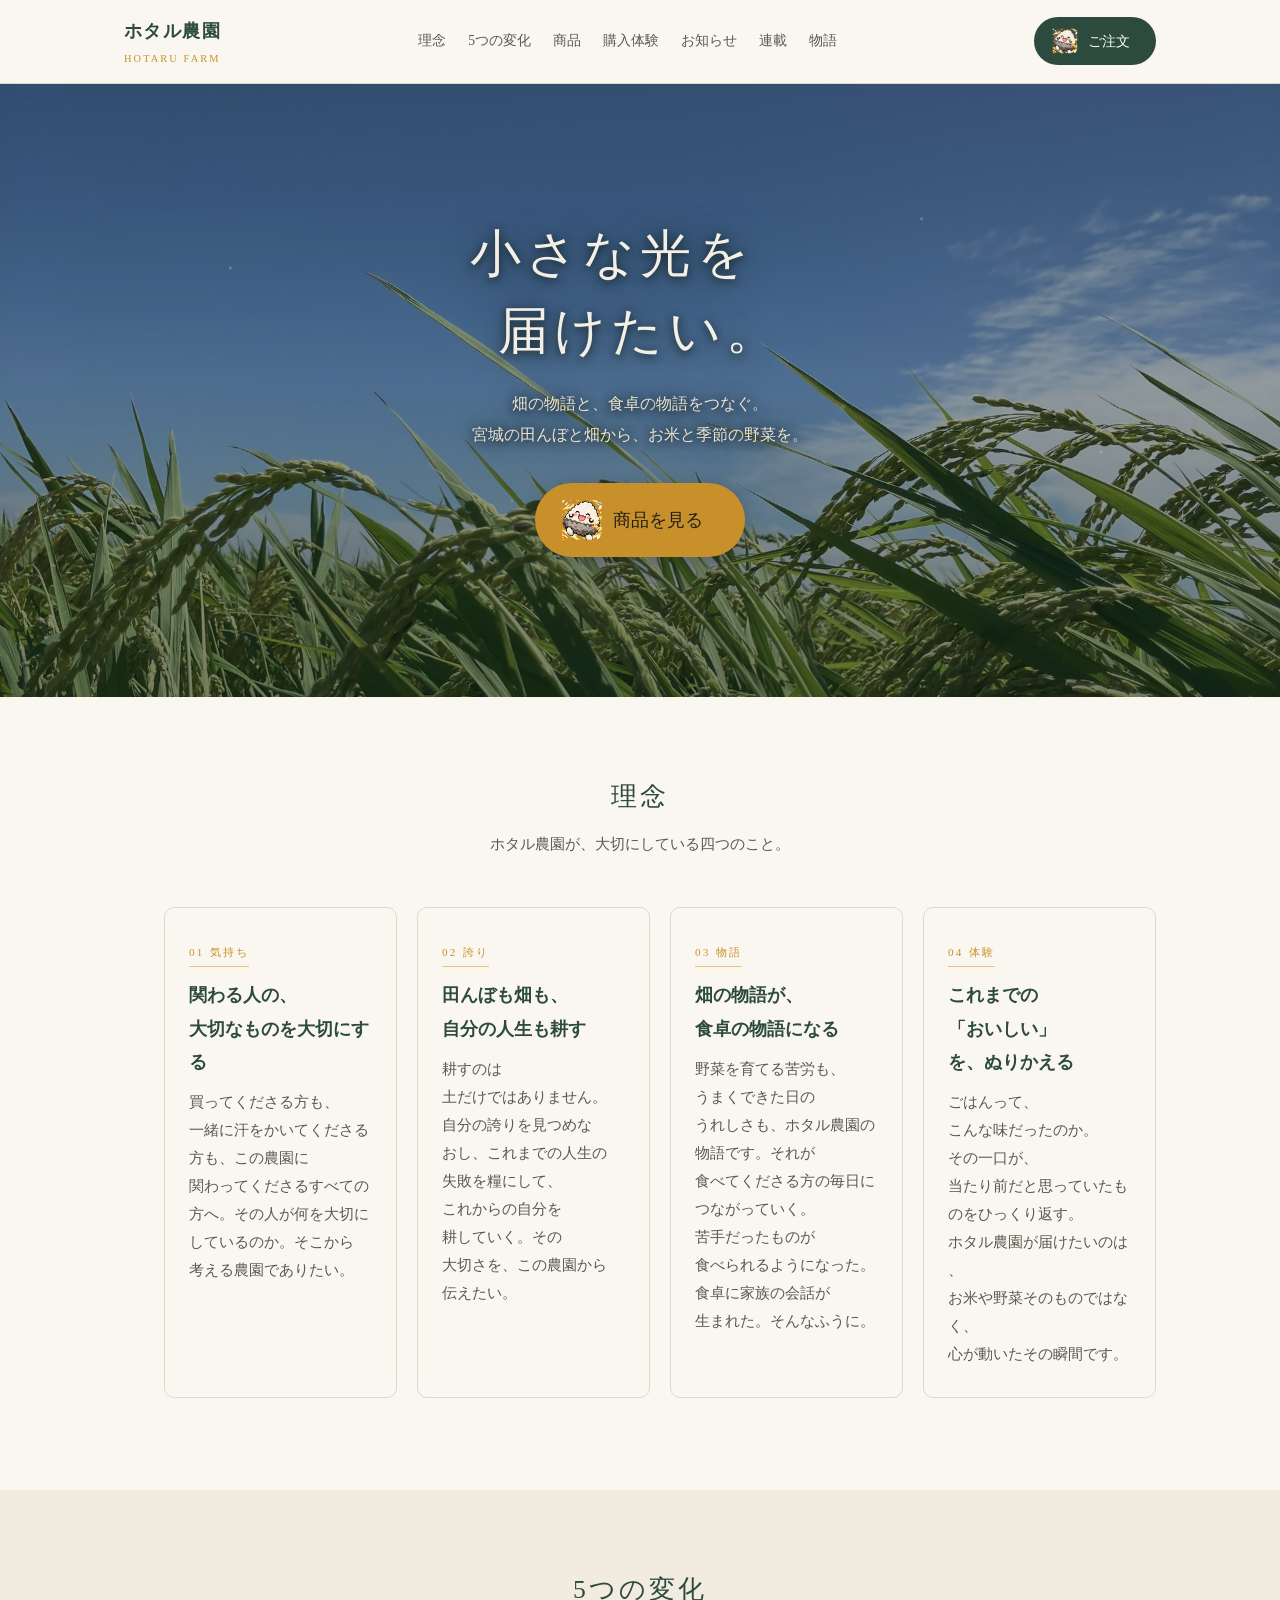
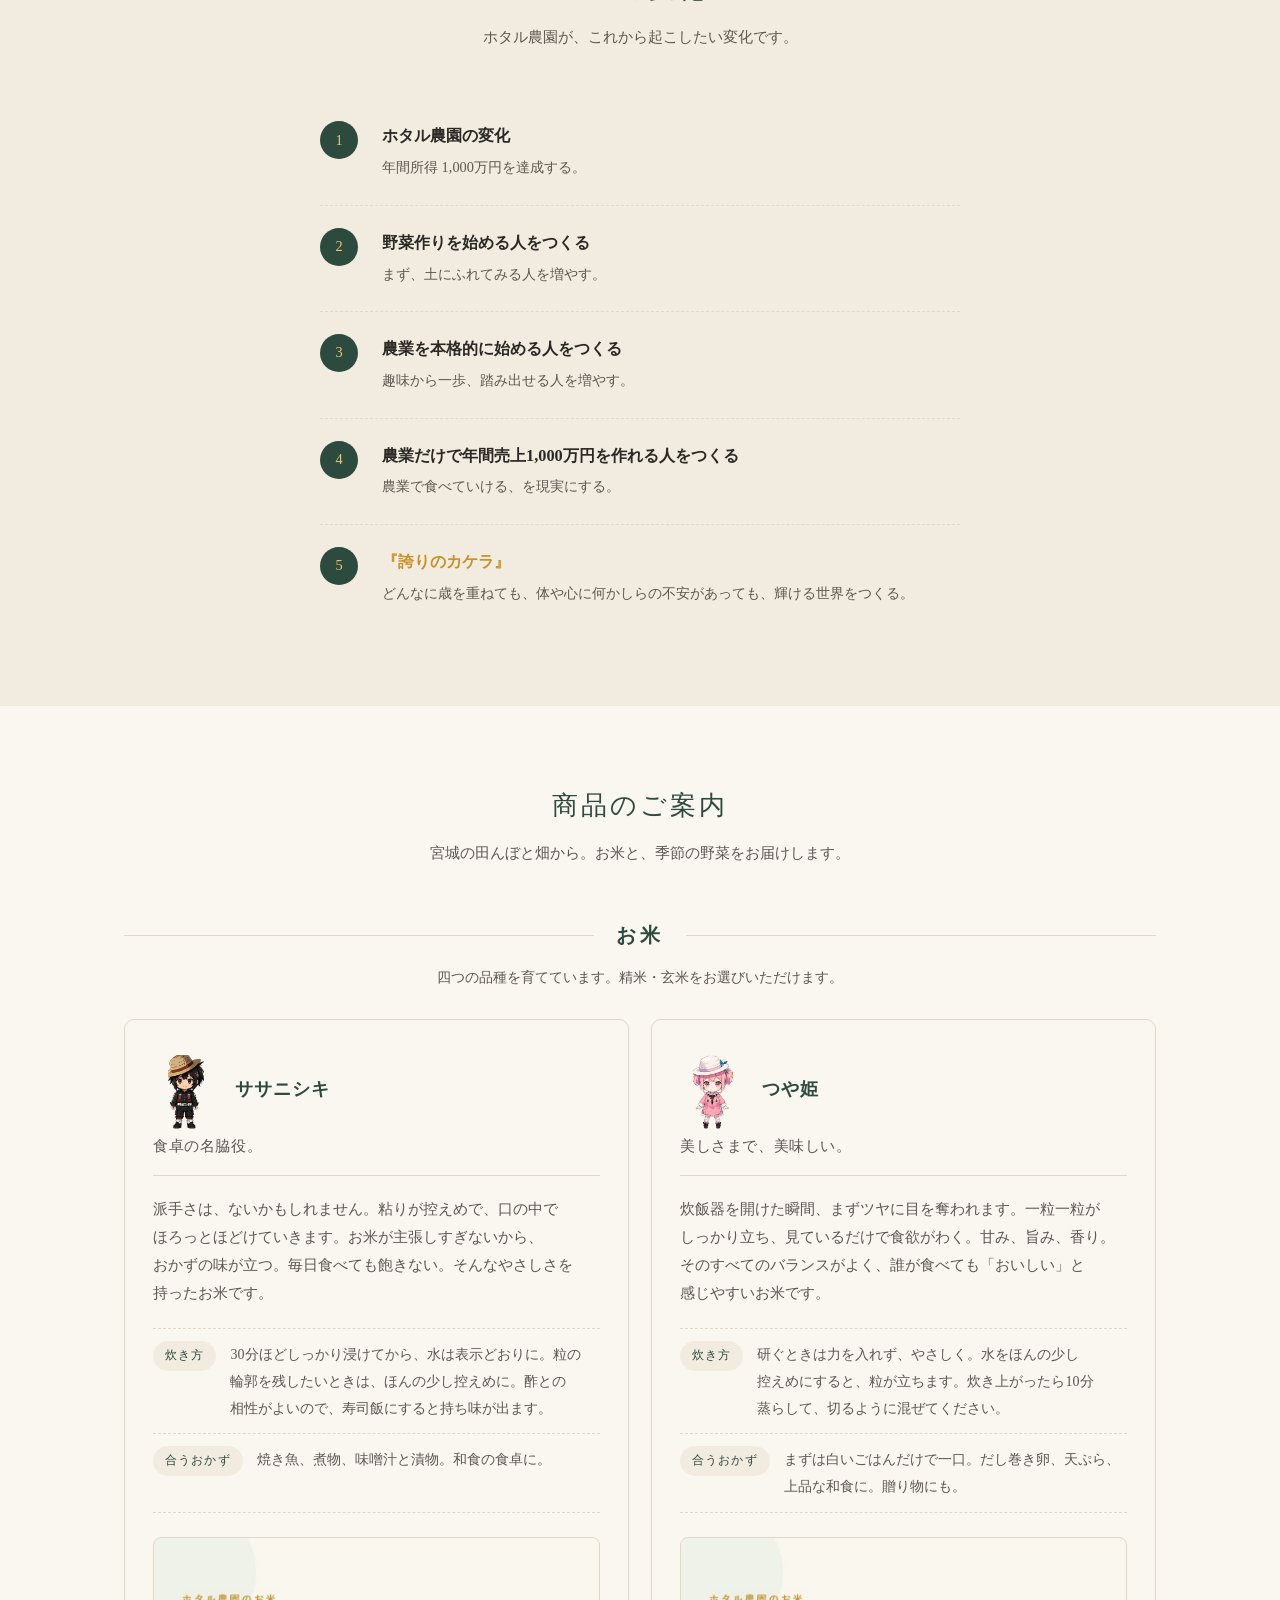
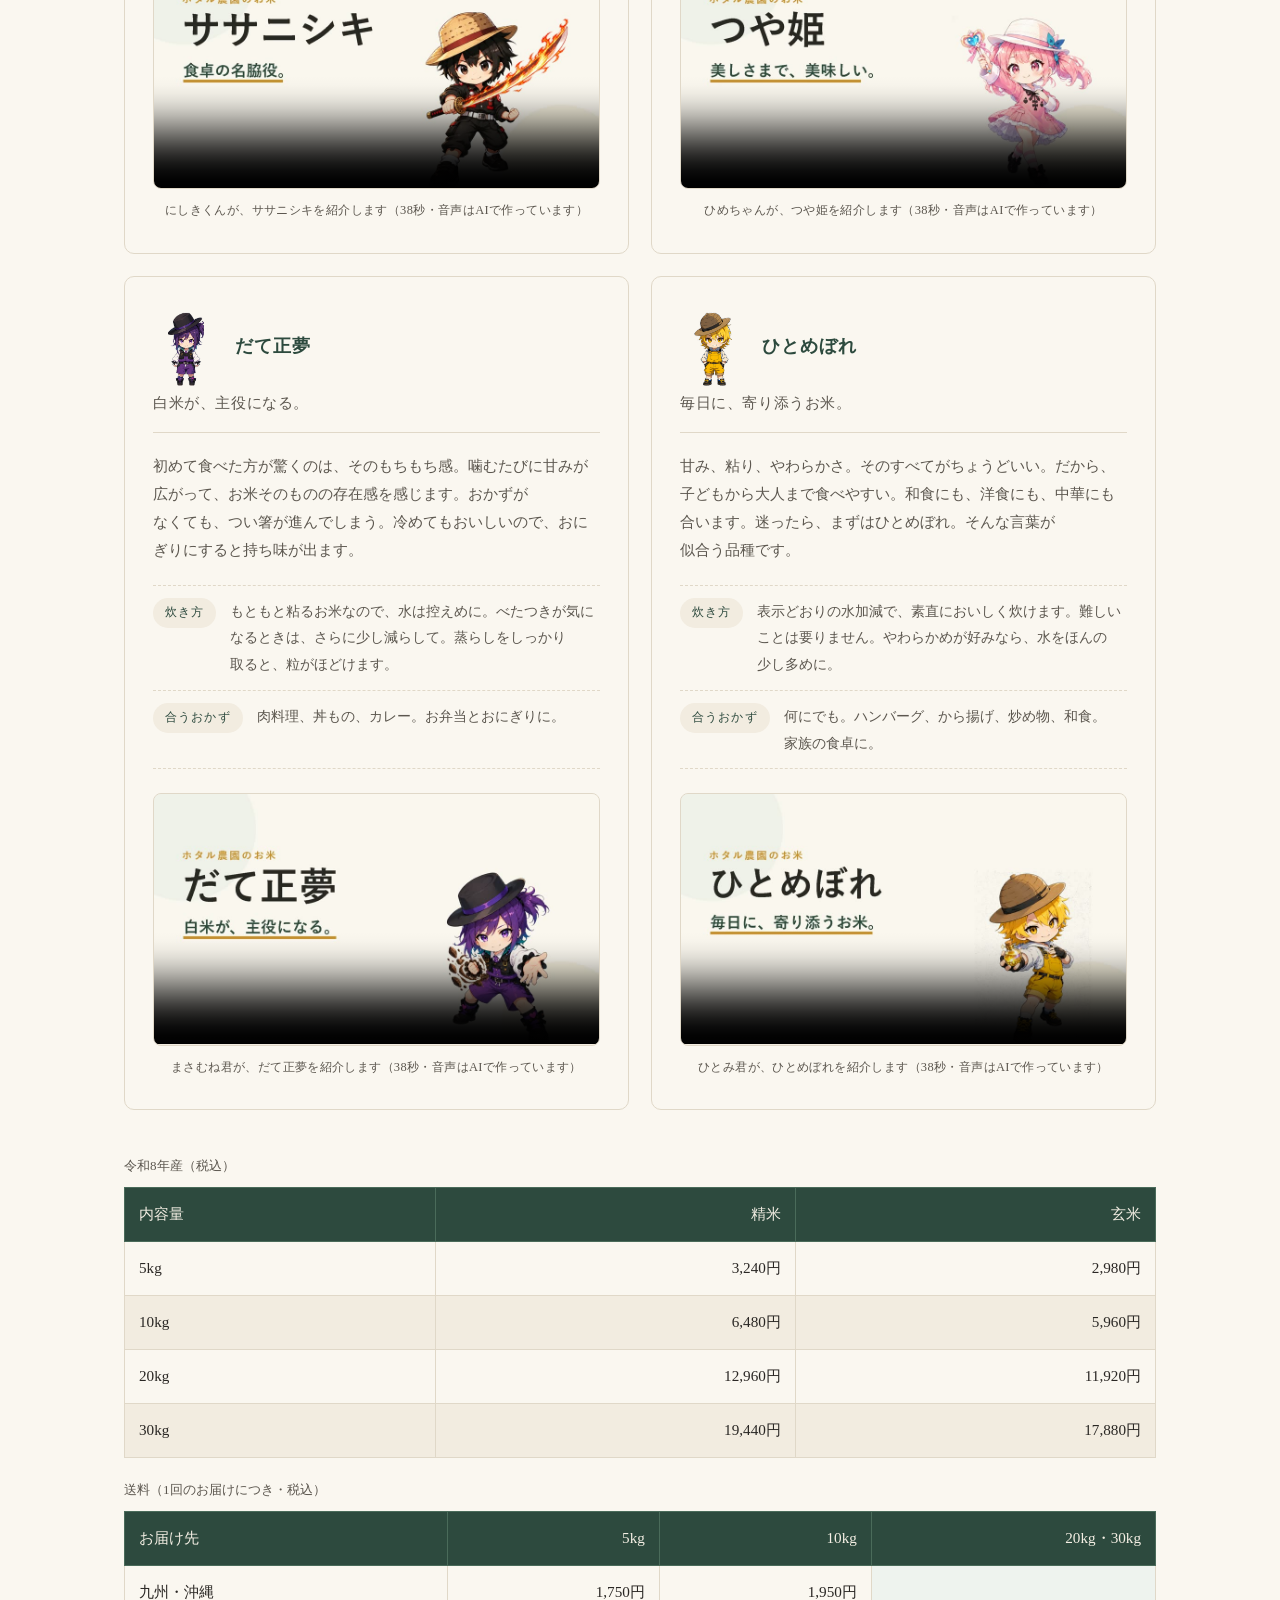
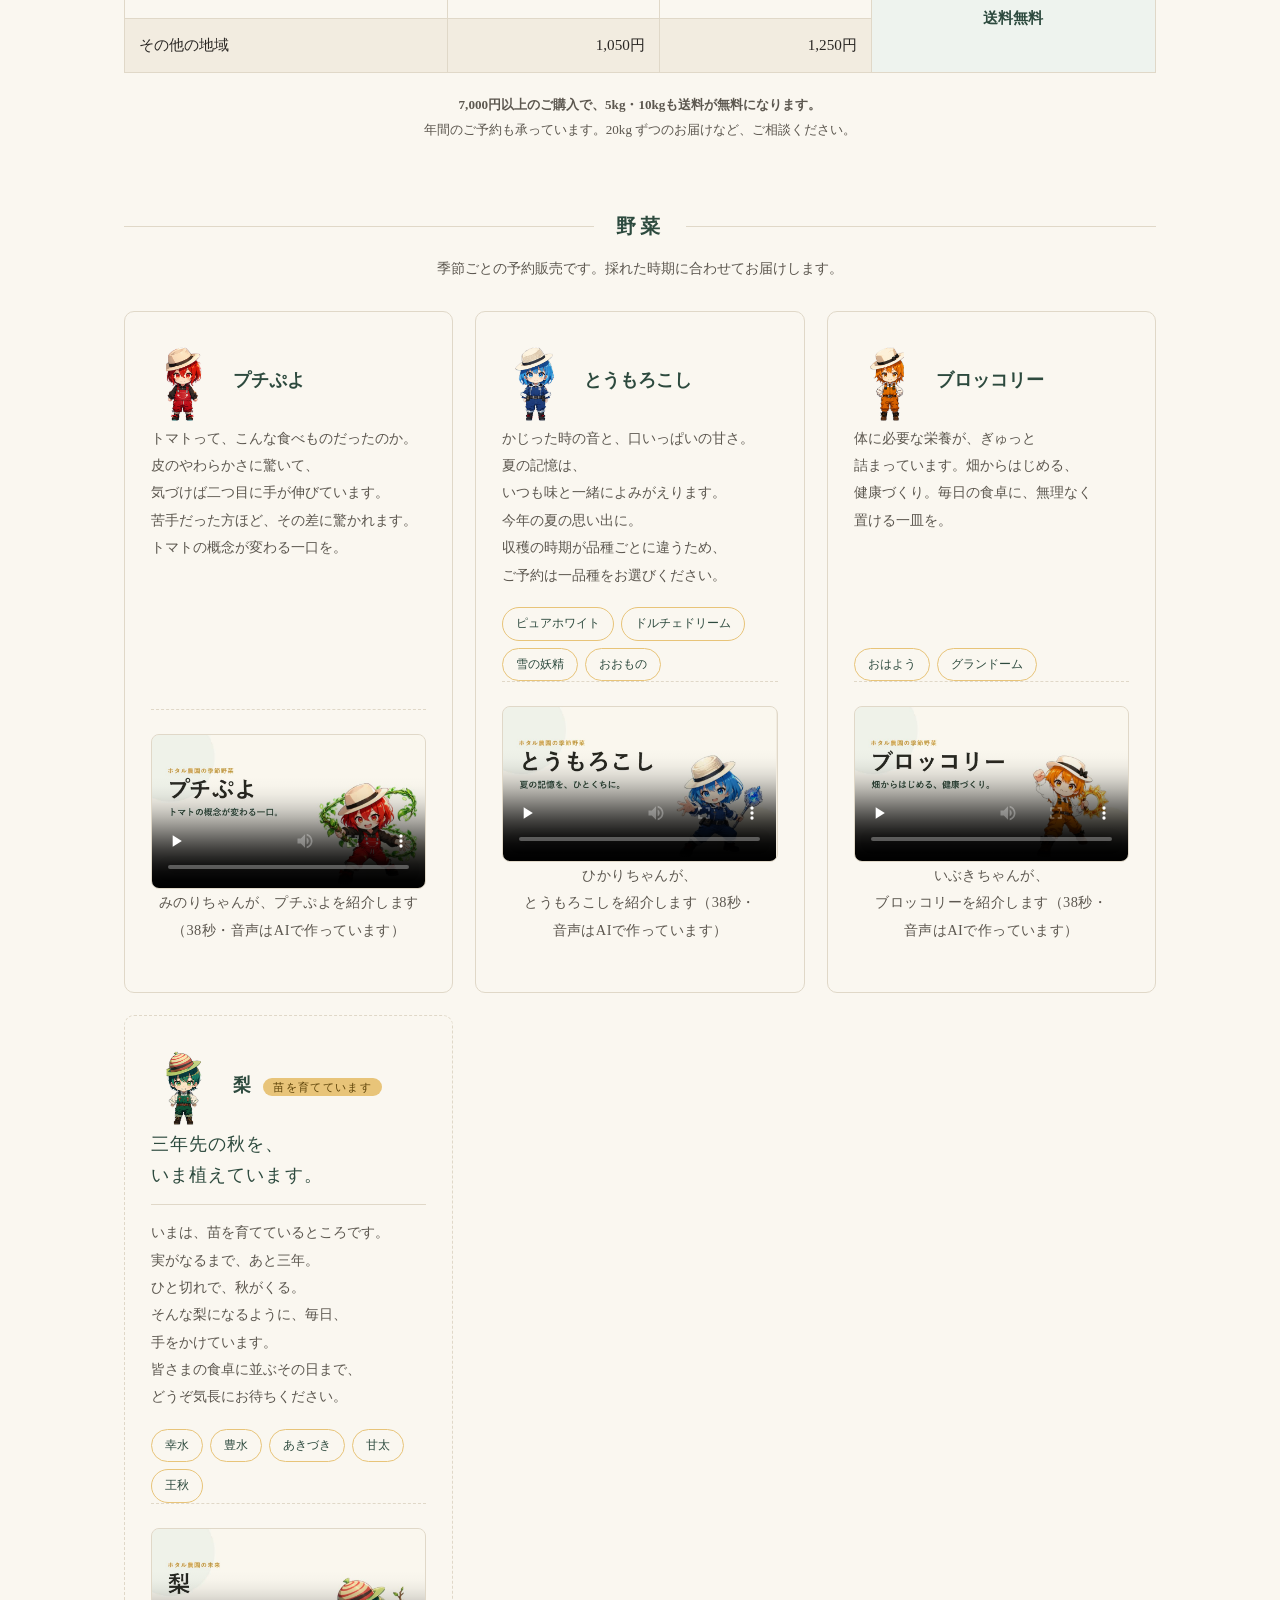
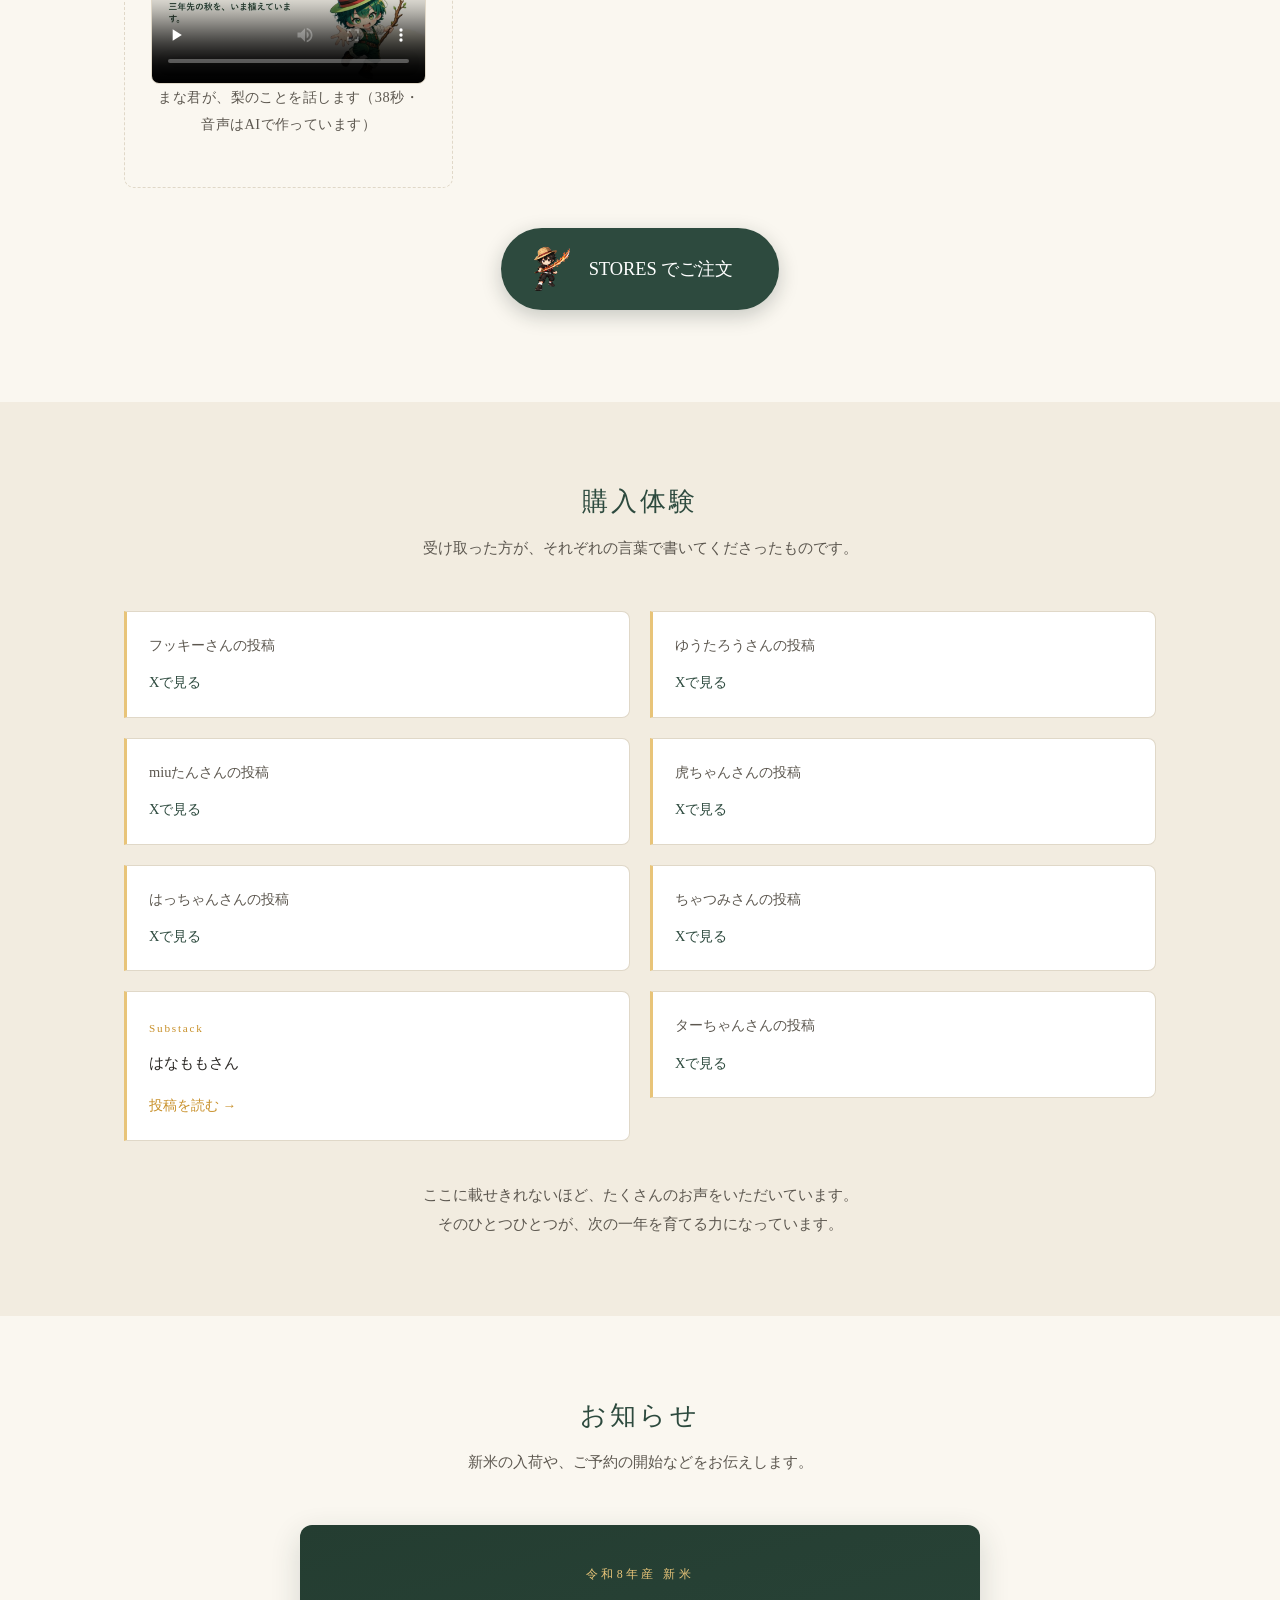
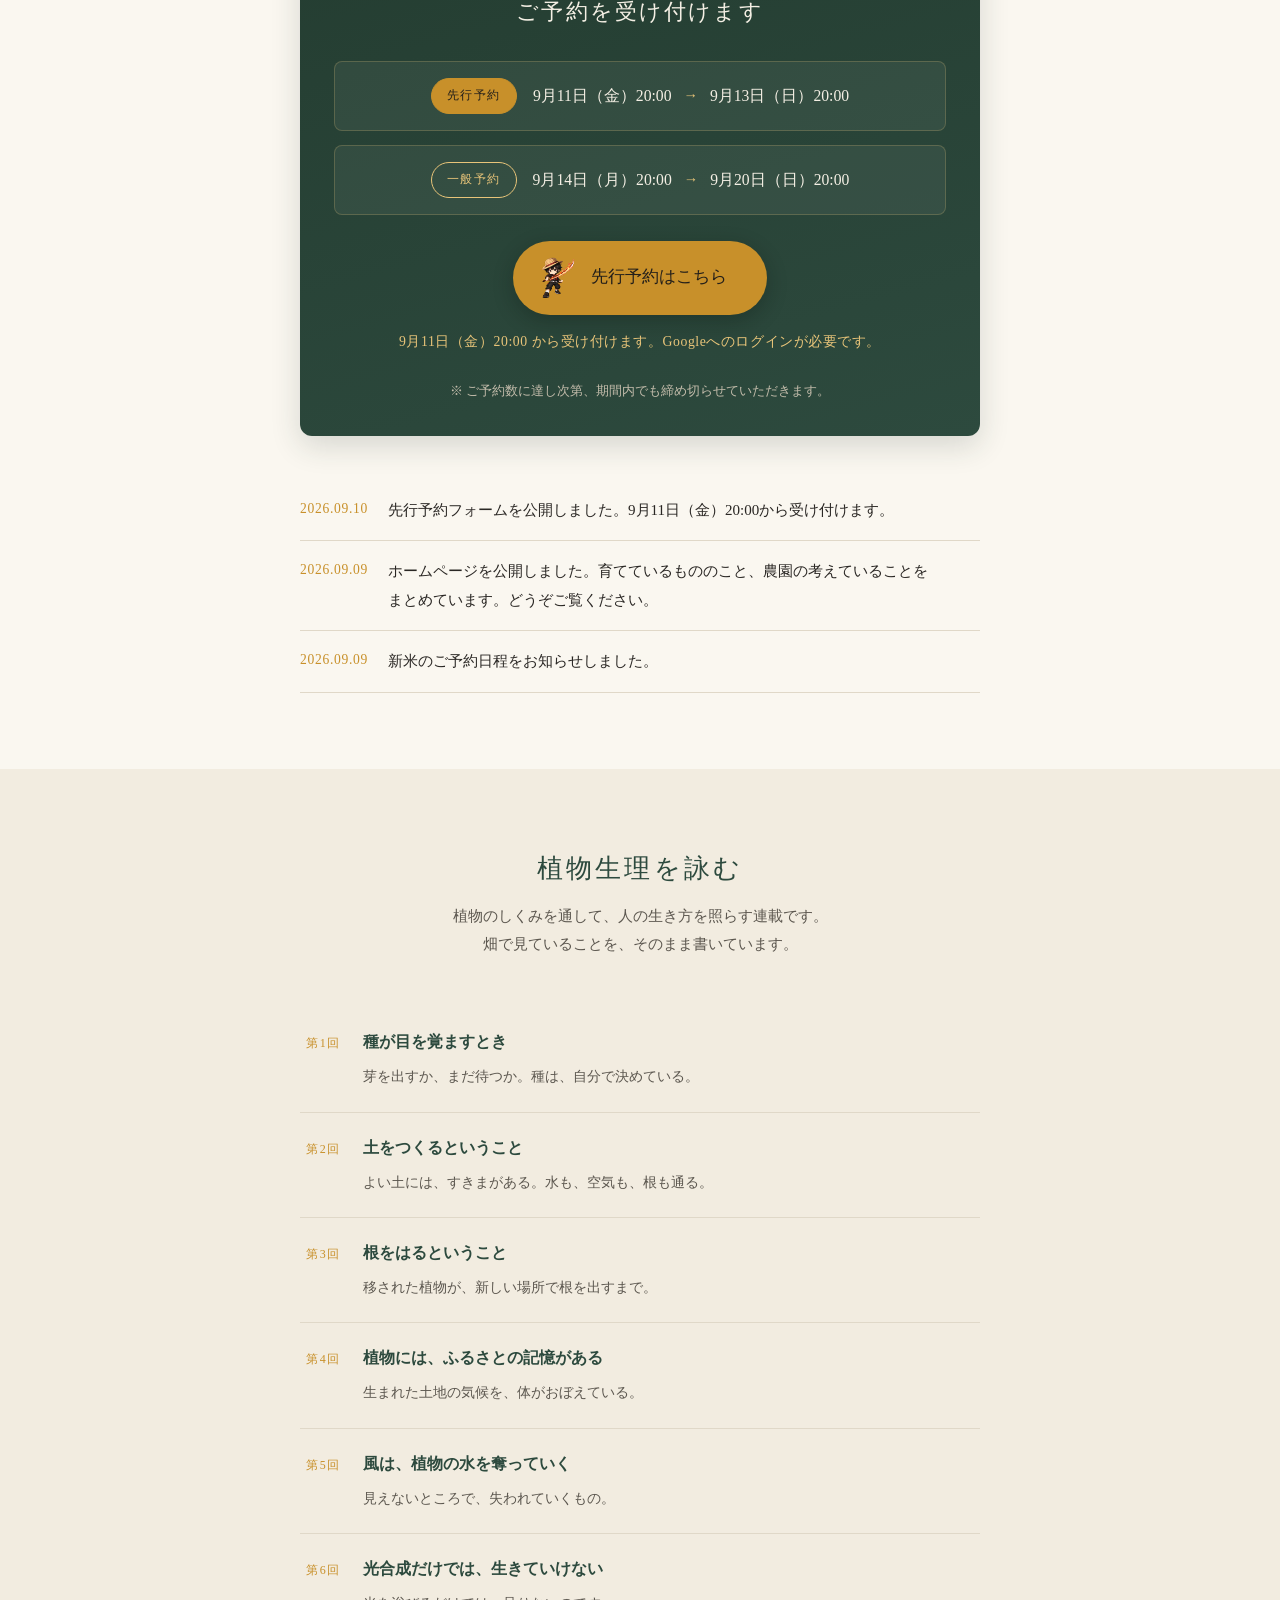
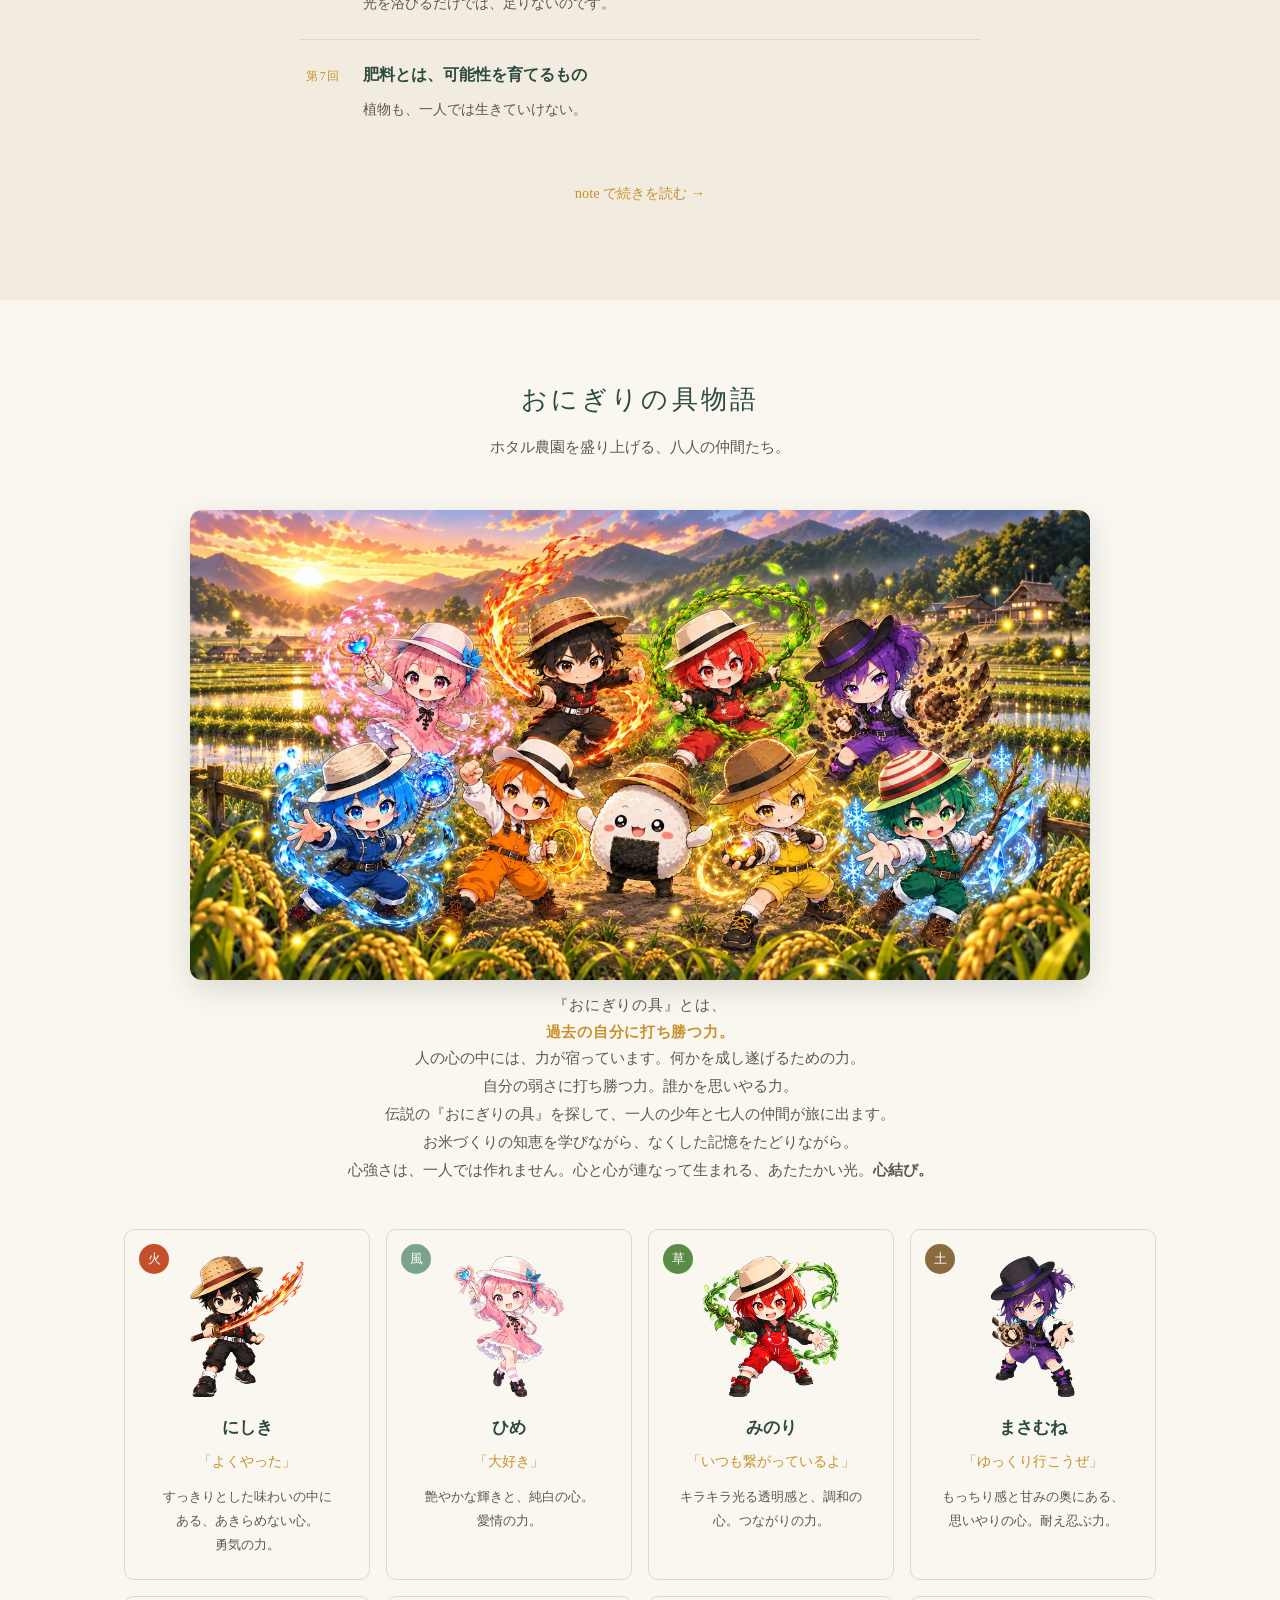
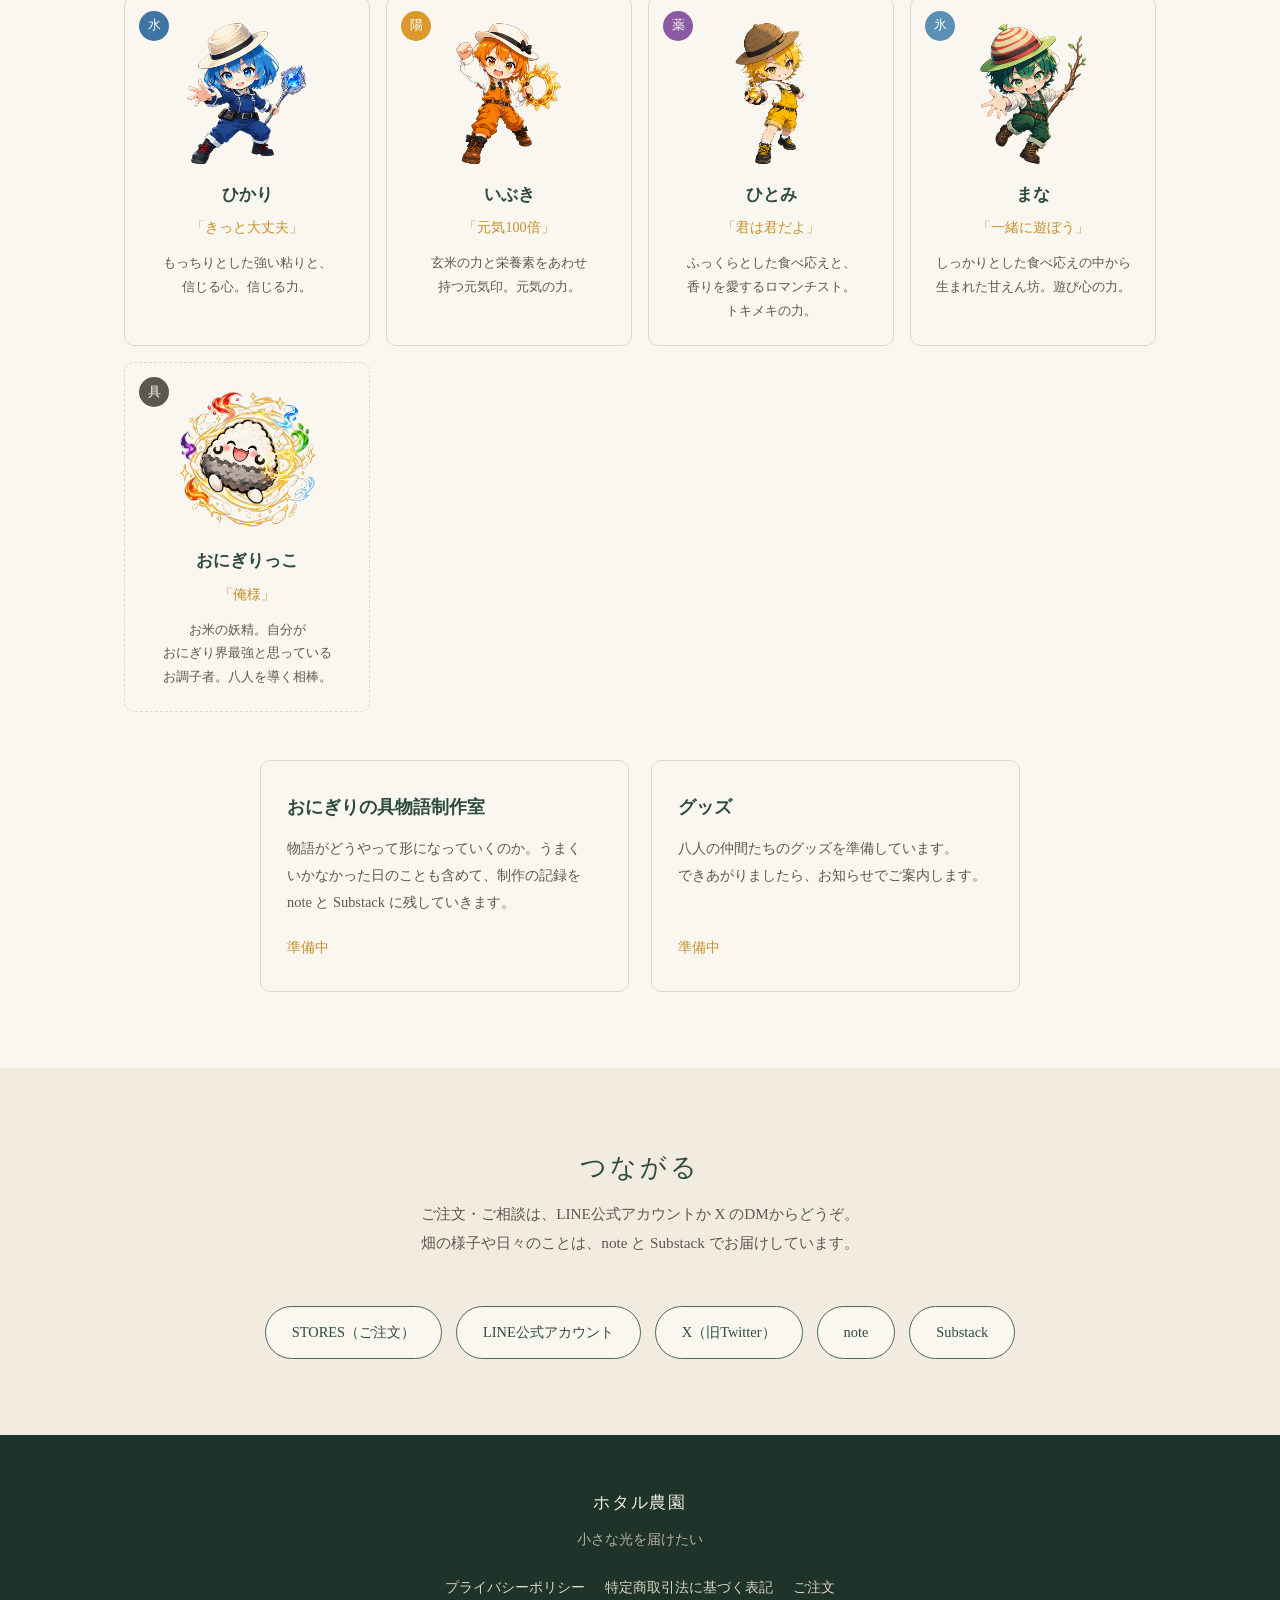
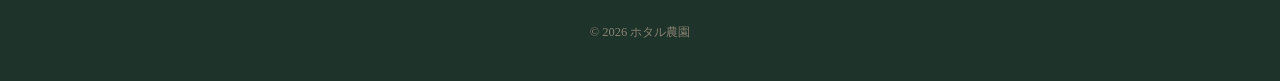
==== index.html @ 4feec62a "野菜と梨の紹介動画4本をホームページに載せた（コーちゃん制作） プチぷよ=みのり、とうもろこし=ひかり、ブロッコリー=いぶき、梨=まな。 4本とも37.6秒・声つき。押したときだけ読み込む形（確認ずみ" ====
<!DOCTYPE html>
<html lang="ja">
<head>
<meta charset="UTF-8">
<meta name="viewport" content="width=device-width, initial-scale=1">
<title>ホタル農園 — 小さな光を届けたい</title>
<meta name="description" content="宮城の田んぼと畑から、お米と季節の野菜をお届けします。畑の物語と食卓の物語をつなぐ、ホタル農園です。">

<!-- SNSに貼ったときに出るカード。画像は必ず「https://」から始まる住所で書く -->
<link rel="canonical" href="https://hotarufarm.github.io/">
<meta property="og:type" content="website">
<meta property="og:site_name" content="ホタル農園">
<meta property="og:locale" content="ja_JP">
<meta property="og:url" content="https://hotarufarm.github.io/">
<meta property="og:title" content="ホタル農園 — 小さな光を届けたい">
<meta property="og:description" content="宮城の田んぼと畑から、お米と季節の野菜をお届けします。畑の物語と食卓の物語をつなぐ、ホタル農園です。">
<meta property="og:image" content="https://hotarufarm.github.io/img/ogp.jpg">
<meta property="og:image:width" content="1200">
<meta property="og:image:height" content="628">
<meta property="og:image:alt" content="田んぼの前に並ぶホタル農園の八人の仲間と、おにぎりっこ">
<meta name="twitter:card" content="summary_large_image">
<meta name="twitter:title" content="ホタル農園 — 小さな光を届けたい">
<meta name="twitter:description" content="宮城の田んぼと畑から、お米と季節の野菜をお届けします。">
<meta name="twitter:image" content="https://hotarufarm.github.io/img/ogp.jpg">
<link rel="icon" href="img/icon.png">
<link rel="apple-touch-icon" href="img/icon.png">
<style>
:root{
  --ink:#2a2724;
  --ink-soft:#5c574f;
  --paper:#faf7f0;
  --paper-2:#f2ece0;
  --green:#2d4a3e;
  --green-soft:#4a6b5a;
  --amber:#c8902a;
  --amber-soft:#e8c479;
  --line:#e0d8c8;
  --max:1080px;
}
*{box-sizing:border-box}
body{
  margin:0;
  background:var(--paper);
  color:var(--ink);
  font-family:"Hiragino Mincho ProN","Yu Mincho",YuMincho,"Noto Serif JP",serif;
  font-size:16px;
  line-height:1.9;
  -webkit-font-smoothing:antialiased;
}
img{max-width:100%;display:block}

/* 日本語が変なところで折り返されないように。
   auto-phrase = 言葉のまとまりで折る／balance・pretty = 行の長さを整える */
h1, h2, h3, h4, .catch, .concept-lead, .notice-title{ text-wrap:balance; }
/* auto-phrase はChromeにしか効かない（iPhoneのSafariでは無視される）。
   どのブラウザでも効かせるため、意味のまとまりを .ph で囲んで
   その中では折り返さないようにする。2026年9月10日、
   スマホで変な位置に折り返すと教えていただいて直した */
/* 日本語の区切り（BudouXで判定）に <wbr> を入れてある。
   keep-all で「区切り以外では折らない」ようにすると、
   どのブラウザでも言葉の途中で切れなくなる。
   長すぎる語がはみ出さないよう anywhere も付ける */
p, dd, dt, li, span, h1, h2, h3, h4, caption, figcaption{
  word-break:keep-all; overflow-wrap:anywhere;
}
/* スマホのときだけ入る改行。最後の行に短い語だけ残る「泣き別れ」を防ぐ */
.sp-br{ display:none; }
@media(max-width:560px){ .sp-br{ display:inline; } }
.kt{ font-style:normal; }
.kt.off{ visibility:hidden; }
.lead, .block-lead, .chara p, .card p, .rice > p, .rice dd,
.series i, .story-concept p, .voices-note, .note{ text-wrap:pretty; }
a{color:var(--green);text-decoration:none}
a:hover{text-decoration:underline}
.wrap{max-width:var(--max);margin:0 auto;padding:0 24px}

/* ── ヘッダー ── */
header{
  position:sticky;top:0;z-index:50;
  background:rgba(250,247,240,.94);
  backdrop-filter:blur(8px);
  border-bottom:1px solid var(--line);
}
.hbar{display:flex;align-items:center;justify-content:space-between;gap:16px;padding:14px 24px;max-width:var(--max);margin:0 auto}
.logo{font-size:1.15rem;font-weight:600;letter-spacing:.08em;color:var(--green);white-space:nowrap}
.logo small{display:block;font-size:.65rem;letter-spacing:.2em;color:var(--amber);font-weight:400}
nav ul{display:flex;gap:22px;list-style:none;margin:0;padding:0;font-size:.85rem;flex-wrap:wrap}
nav a{color:var(--ink-soft)}
.buy-btn{
  background:var(--green);color:#fff;padding:11px 26px 11px 18px;border-radius:999px;
  font-size:.9rem;white-space:nowrap;
  display:inline-flex;align-items:center;justify-content:center;gap:10px;
  line-height:1.2;
}
/* translate3d を最初から掛けておく。これが無いと、環境によっては
   カーソルを乗せるまで絵が描画されないことがある */
.buy-btn img{
  width:26px;height:26px;flex:none;
  transform:translate3d(0,0,0);transition:transform .18s;
}
.buy-btn:hover{background:var(--green-soft);text-decoration:none}
/* カーソルを乗せると、ぴょんぴょん跳ねる。
   大きく跳ねて → 小さく跳ねて → ひと呼吸おく、を繰り返す */
@keyframes oni-hop{
   0%   { transform:translate3d(0,0,0)      scale(1,1); }
   12%  { transform:translate3d(0,0,0)      scale(1.08,0.92); }  /* しゃがむ */
   30%  { transform:translate3d(0,-9px,0)   scale(0.94,1.06); }  /* 跳ぶ */
   45%  { transform:translate3d(0,0,0)      scale(1.05,0.95); }  /* 着地 */
   58%  { transform:translate3d(0,-5px,0)   scale(0.97,1.03); }  /* 小さく2度目 */
   70%  { transform:translate3d(0,0,0)      scale(1,1); }
   100% { transform:translate3d(0,0,0)      scale(1,1); }        /* ひと呼吸 */
}
.buy-btn:hover img{ animation:oni-hop 1.1s ease-in-out infinite; }

/* にしきくんは剣を構えているので、跳ねるより「構え直す」動き。
   ぐっと沈んで、体を傾けながら軽く踏み込む */
@keyframes nishiki-swing{
   0%   { transform:translate3d(0,0,0)    rotate(0deg); }
   15%  { transform:translate3d(0,1px,0)  rotate(-3deg); }   /* 沈む */
   35%  { transform:translate3d(0,-5px,0) rotate(6deg); }    /* 踏み込む */
   55%  { transform:translate3d(0,0,0)    rotate(-2deg); }   /* 戻す */
   70%  { transform:translate3d(0,-2px,0) rotate(2deg); }
   85%  { transform:translate3d(0,0,0)    rotate(0deg); }
   100% { transform:translate3d(0,0,0)    rotate(0deg); }
}
.buy-btn:hover img.swing{ animation:nishiki-swing 1.2s ease-in-out infinite; }

/* 本文のなかの「ご注文」ボタン。ページでいちばん大事なので、いちばん大きくする */
.buy-btn.big{
  font-size:1.15rem;font-weight:500;
  padding:18px 46px 18px 28px;gap:14px;
  box-shadow:0 6px 20px rgba(20,32,26,.22);
}
.buy-btn.big img{width:46px;height:46px}
.buy-btn.big:hover{box-shadow:0 8px 26px rgba(20,32,26,.3)}

/* スマホでは、大きいボタンを画面幅いっぱいに近づけて押しやすくする */
@media(max-width:560px){
  .buy-btn.big, .hero .buy-btn{
    display:flex;width:min(100%,400px);margin-left:auto;margin-right:auto;
  }
}

@media(prefers-reduced-motion:reduce){
  .buy-btn img{transition:none}
  .buy-btn:hover img{animation:none;transform:translate3d(0,0,0)}
}
@media(max-width:820px){ nav{display:none} }

/* ── ヒーロー ── */
.hero{
  position:relative;
  background:#1e3329 url("img/hero-sp.jpg") center/cover no-repeat;
  color:#f4efe4;
  padding:132px 0 140px;
  overflow:hidden;
  text-align:center;
}
@media(min-width:761px){
  .hero{background-image:url("img/hero.jpg")}
}
/* 写真の上に文字を置くための暗がけ。写真は見えたまま、文字だけ読めるようにする */
.hero::before{
  content:"";position:absolute;inset:0;
  background:linear-gradient(180deg,rgba(16,28,22,.5) 0%,rgba(16,28,22,.42) 48%,rgba(16,28,22,.56) 100%);
  pointer-events:none;
}
.hero::after{
  content:"";position:absolute;inset:0;
  background:
    radial-gradient(2px 2px at 18% 30%,var(--amber-soft),transparent),
    radial-gradient(2px 2px at 72% 22%,var(--amber-soft),transparent),
    radial-gradient(1.5px 1.5px at 40% 68%,var(--amber-soft),transparent),
    radial-gradient(2px 2px at 86% 60%,var(--amber-soft),transparent),
    radial-gradient(1.5px 1.5px at 8% 72%,var(--amber-soft),transparent),
    radial-gradient(1.5px 1.5px at 58% 84%,var(--amber-soft),transparent);
  opacity:.55;pointer-events:none;
}
.hero .wrap{position:relative;z-index:1}
.hero h1{
  font-size:clamp(2rem,6vw,3.2rem);
  margin:0 0 20px;letter-spacing:.1em;line-height:1.5;font-weight:500;
  text-shadow:0 2px 10px rgba(12,22,17,.85),0 2px 34px rgba(12,22,17,.6);
}
.hero p{
  max-width:34em;margin:0 auto 32px;color:#ece5d6;font-size:1.02rem;
  text-shadow:0 1px 8px rgba(12,22,17,.9),0 1px 22px rgba(12,22,17,.6);
}
.hero .buy-btn{
  background:var(--amber);color:#231f1a;font-size:1.1rem;font-weight:500;
  padding:16px 42px 16px 26px;box-shadow:0 6px 20px rgba(20,32,26,.28);
}
.hero .buy-btn img{width:42px;height:42px}
.hero .buy-btn:hover{background:var(--amber-soft)}

/* ── 共通セクション ── */
section{padding:76px 0}
section:nth-of-type(even){background:var(--paper-2)}
h2{
  font-size:1.6rem;font-weight:500;letter-spacing:.12em;
  color:var(--green);margin:0 0 8px;text-align:center;
}
.lead{text-align:center;color:var(--ink-soft);margin:0 auto 48px;max-width:38em;font-size:.95rem}
h3{font-size:1.1rem;font-weight:600;margin:0 0 10px;color:var(--green)}

/* ── 理念 ── */
.creed{display:grid;grid-template-columns:repeat(auto-fit,minmax(230px,1fr));gap:20px}
.creed li{
  list-style:none;background:var(--paper);border:1px solid var(--line);
  border-radius:10px;padding:28px 24px;
}
section:nth-of-type(even) .creed li{background:#fff}
.creed .num{
  display:inline-block;font-size:.7rem;letter-spacing:.2em;color:var(--amber);
  border-bottom:1px solid var(--amber-soft);padding-bottom:3px;margin-bottom:12px;
}
.creed p{margin:0;font-size:.92rem;color:var(--ink-soft)}
.creed ul{margin:0;padding:0}

/* ── 5つの変化 ── */
.changes{list-style:none;margin:0 auto;padding:0;max-width:640px;counter-reset:ch}
.changes li{
  counter-increment:ch;position:relative;
  padding:22px 0 22px 62px;border-bottom:1px dashed var(--line);
}
.changes li:last-child{border-bottom:none}
.changes li::before{
  content:counter(ch);position:absolute;left:0;top:22px;
  width:38px;height:38px;border-radius:50%;
  background:var(--green);color:var(--amber-soft);
  display:grid;place-items:center;font-size:.9rem;
}
.changes strong{display:block;font-weight:600;font-size:1.02rem}
.changes span{font-size:.9rem;color:var(--ink-soft)}
.changes .final strong{color:var(--amber)}

/* ── 商品 ── */
.product-block{margin-bottom:64px}
.product-block:last-of-type{margin-bottom:40px}
.block-title{
  text-align:center;font-size:1.25rem;letter-spacing:.18em;color:var(--green);
  margin:0 0 10px;position:relative;
}
.block-title span{
  background:var(--paper);padding:0 22px;position:relative;z-index:1;
}
section:nth-of-type(even) .block-title span{background:var(--paper-2)}
.block-title::before{
  content:"";position:absolute;left:0;right:0;top:50%;height:1px;background:var(--line);
}
.block-lead{text-align:center;color:var(--ink-soft);font-size:.9rem;margin:0 0 28px}
.varieties{display:flex;flex-wrap:wrap;gap:10px;justify-content:center;margin:0 0 36px;padding:0;list-style:none}
.varieties.small{margin:0;justify-content:flex-start;gap:7px}
.varieties.small li{font-size:.78rem;padding:4px 13px}
.card.coming{border-style:dashed;background:transparent}
.catch{
  font-size:1.12rem !important;color:var(--green) !important;
  letter-spacing:.06em;line-height:1.7;margin:0 0 14px !important;flex:none !important;
  padding-bottom:14px;border-bottom:1px solid var(--line);
}
section:nth-of-type(even) .card.coming{background:transparent}
.badge{
  font-size:.68rem;letter-spacing:.12em;vertical-align:middle;
  background:var(--amber-soft);color:#5c4208;
  padding:3px 10px;border-radius:999px;margin-left:8px;font-weight:400;
}
.varieties li{
  border:1px solid var(--amber-soft);color:var(--green);
  border-radius:999px;padding:6px 18px;font-size:.88rem;background:var(--paper);
}
/* ── お米の品種 ── */
.rice-list{
  display:grid;grid-template-columns:repeat(auto-fit,minmax(min(430px,100%),1fr));
  gap:22px;margin:0 0 44px;
}
.rice{
  background:var(--paper);border:1px solid var(--line);
  border-radius:10px;padding:30px 28px;
  /* 説明の長さが品種ごとに違うので、動画だけは下端に揃える */
  display:flex;flex-direction:column;
}
section:nth-of-type(even) .rice{background:#fff}
.rice h4{
  font-size:1.15rem;font-weight:600;color:var(--green);
  margin:0 0 4px;letter-spacing:.06em;
}
/* 品種・野菜のカードに立つキャラクター */
.rice-head{display:flex;align-items:center;gap:16px;margin-bottom:4px}
.rice-head h3,.rice-head h4{margin:0}
.pin{width:66px;flex:none}
@media(max-width:400px){ .pin{width:54px} }
.rice-catch{
  font-size:.9rem;color:var(--amber);margin:0 0 16px;letter-spacing:.04em;
  padding-bottom:14px;border-bottom:1px solid var(--line);
}
.rice > p{font-size:.92rem;color:var(--ink-soft);margin:0 0 20px}
.rice dl{margin:0}
.rice dl > div{
  display:flex;gap:14px;align-items:baseline;
  padding:12px 0;border-top:1px dashed var(--line);
}
.rice dt{
  font-size:.72rem;letter-spacing:.1em;color:var(--green);
  background:var(--paper-2);border-radius:999px;padding:4px 12px;
  white-space:nowrap;flex:none;
}
section:nth-of-type(even) .rice dt{background:var(--paper)}
.rice dd{margin:0;font-size:.88rem;color:var(--ink-soft)}
/* 品種ごとの紹介動画。押したときだけ読み込む（preload="none"）ので、
   ページを開いただけでは通信が発生しない */
.rice-video{margin-top:auto;padding-top:24px;border-top:1px dashed var(--line)}
.rice-video video{
  width:100%;display:block;border-radius:8px;
  background:var(--paper-2);border:1px solid var(--line);
}
.video-cap{
  font-size:.78rem;color:var(--ink-soft);margin:10px 0 0;text-align:center;
  letter-spacing:.03em;
}
@media(max-width:480px){
  .rice{padding:26px 22px}
  .rice dl > div{flex-direction:column;gap:7px}
}

.table-scroll{overflow-x:auto;-webkit-overflow-scrolling:touch;margin:0 0 20px}
table{border-collapse:collapse;width:100%;min-width:380px;background:var(--paper);font-size:.95rem}
caption{caption-side:top;text-align:left;font-size:.82rem;color:var(--ink-soft);padding-bottom:8px}
th,td{border:1px solid var(--line);padding:12px 14px;text-align:right}
th:first-child,td:first-child{text-align:left}
thead th{background:var(--green);color:#f4efe4;font-weight:500;border-color:var(--green-soft)}
tbody tr:nth-child(even){background:var(--paper-2)}
td.free{text-align:center;color:var(--green);font-weight:600;background:#eef3ee}
.note{font-size:.82rem;color:var(--ink-soft);text-align:center;margin:0 0 32px}
.center{text-align:center}

/* ── お知らせ ── */
.notice{
  max-width:680px;margin:0 auto 44px;
  background:linear-gradient(165deg,#243d31,#2d4a3e);
  color:#f4efe4;border-radius:12px;padding:38px 34px 32px;text-align:center;
  box-shadow:0 10px 30px rgba(30,51,41,.16);
}
.notice-eyebrow{
  font-size:.75rem;letter-spacing:.28em;color:var(--amber-soft);
  margin:0 0 6px;
}
.notice-title{
  font-size:1.35rem;font-weight:500;letter-spacing:.1em;color:#f4efe4;
  margin:0 0 28px;
}
.schedule{list-style:none;margin:0;padding:0;display:grid;gap:14px}
.schedule li{
  display:flex;align-items:center;gap:16px;flex-wrap:wrap;justify-content:center;
  background:rgba(255,255,255,.06);border:1px solid rgba(232,196,121,.22);
  border-radius:8px;padding:16px 20px;
}
.tag{
  font-size:.78rem;letter-spacing:.12em;padding:5px 15px;border-radius:999px;
  border:1px solid var(--amber-soft);color:var(--amber-soft);white-space:nowrap;
}
.tag-first{background:var(--amber);border-color:var(--amber);color:#231f1a}
.when{display:flex;align-items:center;gap:12px;flex-wrap:wrap;justify-content:center}
.when b{font-weight:500;font-size:.98rem;white-space:nowrap}
.when i{font-style:normal;color:var(--amber-soft);font-size:.9rem}
/* お知らせの中の予約ボタン。緑地の上に置くので、金色にして目立たせる */
.notice-btn{
  display:inline-flex;align-items:center;justify-content:center;gap:12px;
  margin:26px auto 0;padding:16px 40px 16px 24px;border-radius:999px;
  background:var(--amber);color:#231f1a;font-size:1.05rem;font-weight:500;
  white-space:nowrap;line-height:1.2;text-decoration:none;
  box-shadow:0 6px 20px rgba(12,22,17,.3);
}
.notice-btn img{width:42px;height:42px;flex:none;transform:translate3d(0,0,0);transition:transform .18s}
.notice-btn:hover{background:var(--amber-soft);text-decoration:none}
.notice-btn:hover img{animation:nishiki-swing 1.2s ease-in-out infinite}
.notice-when{font-size:.86rem;color:var(--amber-soft);margin:14px 0 0;letter-spacing:.04em}
@media(max-width:520px){
  .notice-btn{display:flex;width:100%;font-size:1rem;padding:15px 24px}
}
@media(prefers-reduced-motion:reduce){
  .notice-btn:hover img{animation:none}
}
.notice-note{font-size:.82rem;color:#c3bcab;margin:24px 0 0}
@media(max-width:520px){
  .notice{padding:30px 20px 26px}
  .when{flex-direction:column;gap:4px}
  .when i{transform:rotate(90deg)}
}
.news{list-style:none;margin:0 auto;padding:0;max-width:680px}
.news li{display:flex;gap:20px;padding:16px 0;border-bottom:1px solid var(--line);font-size:.94rem}
.news time{color:var(--amber);font-size:.85rem;white-space:nowrap;letter-spacing:.05em}
@media(max-width:560px){ .news li{flex-direction:column;gap:4px} }

/* ── おにぎりの具物語 ── */
.chara-hero{
  /* height:auto を書かないと、幅だけ縮んで高さが元のまま残り、
     スマホで縦に引き伸ばされる（2026年9月10日にそうなっていた） */
  display:block;width:100%;height:auto;max-width:900px;margin:0 auto;
  border-radius:12px;box-shadow:0 10px 30px rgba(30,51,41,.14);
  cursor:zoom-in;
}
.chara-hero-wrap{margin:0 0 12px;padding:0;border:0;background:none;display:block;width:100%}
.chara-hero-hint{
  font-size:.8rem;color:var(--ink-soft);text-align:center;margin:0 0 40px;
  letter-spacing:.04em;
}
/* 押したときに開く大きい表示。横長の絵なので、指で横になぞって見てもらう */
/* hidden より display:flex のほうが強いので、消す指定を必ず書く。
   これが無いと最初から開いたままになる（2026年9月10日にそうなった） */
.lightbox[hidden]{display:none}
.lightbox{
  position:fixed;inset:0;z-index:100;
  background:rgba(18,28,23,.94);
  display:flex;align-items:center;justify-content:flex-start;
  overflow:auto;-webkit-overflow-scrolling:touch;
  padding:0;
}
.lightbox img{
  height:62vh;width:auto;max-width:none;display:block;margin:auto;
  border-radius:6px;
}
.lightbox-close{
  position:fixed;top:14px;right:14px;z-index:101;
  width:46px;height:46px;border-radius:50%;border:0;
  background:rgba(250,247,240,.92);color:#2a2724;
  font-size:1.4rem;line-height:1;cursor:pointer;
}
.lightbox-tip{
  position:fixed;left:0;right:0;bottom:18px;z-index:101;text-align:center;
  color:#f4efe4;font-size:.82rem;letter-spacing:.06em;
  text-shadow:0 1px 6px rgba(0,0,0,.8);pointer-events:none;
}
@media(min-width:761px){
  .lightbox{align-items:center;justify-content:center;padding:30px}
  .lightbox img{height:auto;width:auto;max-width:92vw;max-height:86vh}
  .lightbox-tip{display:none}
  .chara-hero-hint{display:none}
}
.story-concept{
  max-width:620px;margin:0 auto 44px;text-align:center;
}
.concept-lead{
  font-size:1.25rem;line-height:1.8;color:var(--green);margin:0 0 20px;letter-spacing:.05em;
}
.concept-lead b{color:var(--amber)}
.story-concept p{font-size:.92rem;color:var(--ink-soft);margin:0}
.chara-grid{
  display:grid;grid-template-columns:repeat(auto-fill,minmax(220px,1fr));
  gap:16px;margin:0 0 48px;
}
.chara{
  background:var(--paper);border:1px solid var(--line);border-radius:10px;
  padding:22px 20px;position:relative;
}
section:nth-of-type(even) .chara{background:#fff}
.chara.buddy{border-style:dashed}
.el{
  display:inline-grid;place-items:center;width:30px;height:30px;border-radius:50%;
  font-size:.8rem;color:#fff;margin-bottom:10px;
}
.el-fire{background:#c4502a}.el-wind{background:#7aa38c}.el-grass{background:#5b8c46}
.el-earth{background:#8a6a3f}.el-water{background:#3f74a3}.el-sun{background:#d99a2b}
.el-med{background:#8a5ba3}.el-ice{background:#5b8fb5}.el-rice{background:#5c574f}
.chara{text-align:center}
.chara .el{position:absolute;top:14px;left:14px;margin:0}
.face{width:150px;margin:0 auto 10px}
.chara h4{font-size:1.05rem;font-weight:600;color:var(--green);margin:0 0 4px}
.chara .word{font-size:.88rem;color:var(--amber);margin:0 0 10px}
.chara p:last-child{font-size:.83rem;color:var(--ink-soft);margin:0;line-height:1.8}
.story-cards{max-width:760px;margin:0 auto}
.story-cards .more{color:var(--amber);font-size:.85rem}

/* ── 連載 ── */
.series{list-style:none;margin:0 auto;padding:0;max-width:680px}
.series li{border-bottom:1px solid var(--line)}
.series li:last-child{border-bottom:none}
.series a{
  display:flex;gap:22px;align-items:baseline;padding:20px 6px;
  text-decoration:none;transition:background .15s;
}
.series a:hover{background:rgba(200,144,42,.07);text-decoration:none}
.series .ep{
  font-size:.75rem;letter-spacing:.14em;color:var(--amber);
  white-space:nowrap;padding-top:3px;
}
.series .body{display:block}
.series b{display:block;font-weight:600;font-size:1.02rem;color:var(--green);margin-bottom:3px}
.series i{font-style:normal;font-size:.88rem;color:var(--ink-soft)}
.series-more{margin-top:34px}
.series-more a{font-size:.9rem;color:var(--amber)}
@media(max-width:520px){
  .series a{flex-direction:column;gap:6px;padding:18px 4px}
  .series .ep{padding-top:0}
}

/* ── カード（商品等） ── */
.cards{display:grid;grid-template-columns:repeat(auto-fit,minmax(260px,1fr));gap:22px}
.card{
  background:var(--paper);border:1px solid var(--line);border-radius:10px;
  padding:30px 26px;display:flex;flex-direction:column;
}
section:nth-of-type(even) .card{background:#fff}
.card p{font-size:.9rem;color:var(--ink-soft);flex:1;margin:0 0 18px}
.block-img{
  width:100%;max-width:680px;height:280px;object-fit:cover;
  margin:0 auto 30px;border-radius:10px;display:block;
}
@media(max-width:560px){ .block-img{height:200px} }
.card .more{font-size:.85rem;color:var(--amber);align-self:flex-start}

/* ── 声 ── */
/* 投稿は高さがあとから決まる。段組み（column）だと途中で切れ、
   grid だと行の高さが揃って大きな空きが出る。
   なので、縦に流れる列を2本ならべて、それぞれ独立して積み上げる */
.voices{display:flex;gap:20px;align-items:flex-start;justify-content:center;margin-bottom:8px}
.vcol{flex:1 1 0;min-width:0;max-width:560px;display:flex;flex-direction:column;gap:20px}
.vcol > *{margin:0;width:100%}
.vcol iframe{margin:0 auto !important}
@media(max-width:720px){ .voices{flex-direction:column;align-items:stretch} }
.voices blockquote{
  background:var(--paper);border:1px solid var(--line);border-left:3px solid var(--amber-soft);
  padding:20px 22px;font-size:.9rem;color:var(--ink-soft);border-radius:0 8px 8px 0;
}
section:nth-of-type(even) .voices blockquote{background:#fff}
.voices blockquote p{margin:0 0 10px;font-size:.9rem}
.voice-link{
  background:var(--paper);border:1px solid var(--line);border-left:3px solid var(--amber-soft);
  padding:20px 22px;border-radius:0 8px 8px 0;
}
section:nth-of-type(even) .voice-link{background:#fff}
.voice-src{font-size:.7rem;letter-spacing:.16em;color:var(--amber)}
.voice-link p{margin:6px 0 12px;font-size:.95rem;color:var(--ink)}
.voice-link a{font-size:.85rem;color:var(--amber)}
.voices-note{
  text-align:center;margin:40px auto 0;max-width:32em;
  font-size:.92rem;color:var(--ink-soft);line-height:2;
}

/* ── つながる ── */
.links{display:flex;flex-wrap:wrap;gap:14px;justify-content:center}
.links a{
  border:1px solid var(--green-soft);color:var(--green);
  padding:12px 26px;border-radius:999px;font-size:.9rem;background:var(--paper);
}
.links a:hover{background:var(--green);color:#fff;text-decoration:none}

/* ── フッター ── */
footer{background:#1e3329;color:#b8b0a0;padding:52px 0 36px;font-size:.85rem;text-align:center}
footer a{color:#dcd4c2}
footer .flogo{color:#f4efe4;font-size:1.05rem;letter-spacing:.1em;margin-bottom:8px}
footer nav{margin:22px 0 18px}
footer ul{display:flex;gap:20px;justify-content:center;flex-wrap:wrap;list-style:none;padding:0;margin:0}
.copy{font-size:.78rem;color:#8a8375;margin-top:20px}

/* ── 未確定マーク（公開前に消す） ── */
.todo{
  background:#fff6dd;border:1px dashed var(--amber);color:#7a5a10;
  font-family:system-ui,sans-serif;font-size:.8rem;line-height:1.7;
  padding:10px 14px;border-radius:6px;margin:14px auto;max-width:640px;
}
.todo b{color:#5c4208}
</style>
</head>
<body>

<header>
  <div class="hbar">
    <a class="logo" href="#top">ホタル農園<small>HOTARU FARM</small></a>
    <nav>
      <ul>
        <li><a href="#creed">理念</a></li>
        <li><a href="#changes">5つの変化</a></li>
        <li><a href="#products">商品</a></li>
        <li><a href="#voices">購入体験</a></li>
        <li><a href="#news">お知らせ</a></li>
        <li><a href="#read">連載</a></li>
        <li><a href="#story">物語</a></li>
      </ul>
    </nav>
    <a class="buy-btn" href="https://hotarufarm.stores.jp/" target="_blank" rel="noopener"><img src="[data-uri]" alt="" aria-hidden="true">ご注文</a>
  </div>
</header>

<main id="top">

  <!-- ヒーロー -->
  <div class="hero">
    <div class="wrap">
      <h1>小さな光を<i class="kt">、</i><wbr><br>届けたい。</h1>
      <p>畑の<wbr>物語と<i class="kt">、</i><wbr>食卓の<wbr>物語を<wbr>つなぐ。<br>宮城の<wbr>田んぼと<wbr>畑から<i class="kt">、</i><wbr><br class="sp-br">お米と<wbr>季節の<wbr>野菜を。</p>
      <a class="buy-btn" href="https://hotarufarm.stores.jp/" target="_blank" rel="noopener"><img src="[data-uri]" alt="" aria-hidden="true">商品を見る</a>
    </div>
  </div>

  <!-- 理念 -->
  <section id="creed">
    <div class="wrap">
      <h2>理念</h2>
      <p class="lead">ホタル農園が<i class="kt">、</i><wbr>大切に<wbr>している<wbr>四つの<wbr>こと。</p>
      <ul class="creed">
        <li>
          <span class="num">01 気持ち</span>
          <h3>関わる人の、大切なものを大切にする</h3>
          <p>買ってくださる<wbr>方も、<wbr>一緒に<wbr>汗を<wbr>かいてくださる<wbr>方も、<wbr>この<wbr>農園に<wbr>関わってくださる<wbr>すべての<wbr>方へ。<wbr>その<wbr>人が<wbr>何を<wbr>大切に<wbr>しているのか。<wbr>そこから<wbr>考える<wbr>農園でありたい。</p>
        </li>
        <li>
          <span class="num">02 誇り</span>
          <h3>田んぼも畑も、自分の人生も耕す</h3>
          <p>耕すのは<wbr>土だけではありません。<wbr>自分の<wbr>誇りを<wbr>見つめな<wbr>おし、<wbr>これまでの<wbr>人生の<wbr>失敗を<wbr>糧に<wbr>して、<wbr>これからの<wbr>自分を<wbr>耕していく。<wbr>その<wbr>大切さを、<wbr>この<wbr>農園から<wbr>伝えたい。</p>
        </li>
        <li>
          <span class="num">03 物語</span>
          <h3>畑の物語が、食卓の物語になる</h3>
          <p>野菜を<wbr>育てる<wbr>苦労も、<wbr>うまく<wbr>できた<wbr>日の<wbr>うれしさも、<wbr>ホタル農園の<wbr>物語です。<wbr>それが<wbr>食べてくださる<wbr>方の<wbr>毎日に<wbr>つながっていく。<wbr>苦手だった<wbr>ものが<wbr>食べられるようになった。<wbr>食卓に<wbr>家族の<wbr>会話が<wbr>生まれた。<wbr>そんな<wbr>ふうに。</p>
        </li>
        <li>
          <span class="num">04 体験</span>
          <h3>これまでの「おいしい」を、ぬりかえる</h3>
          <p>ごはんって、こんな味だったのか。<br>その一口が、当たり前だと思っていたものをひっくり返す。ホタル農園が届けたいのは、お米や野菜そのものではなく、心が動いたその瞬間です。</p>
        </li>
      </ul>
    </div>
  </section>

  <!-- 5つの変化 -->
  <section id="changes">
    <div class="wrap">
      <h2>5つの変化</h2>
      <p class="lead">ホタル農園が<i class="kt">、</i><wbr>これから<wbr>起こしたい<wbr>変化です。</p>
      <ol class="changes">
        <li>
          <strong>ホタル農園の変化</strong>
          <span>年間所得 1,000万円を<wbr>達成する。</span>
        </li>
        <li>
          <strong>野菜作りを始める人をつくる</strong>
          <span>まず、<wbr>土に<wbr>ふれてみる<wbr>人を<wbr>増やす。</span>
        </li>
        <li>
          <strong>農業を本格的に始める人をつくる</strong>
          <span>趣味から<wbr>一歩、<wbr>踏み出せる<wbr>人を<wbr>増やす。</span>
        </li>
        <li>
          <strong>農業だけで年間売上1,000万円を作れる人をつくる</strong>
          <span>農業で<wbr>食べていける、を<wbr>現実に<wbr>する。</span>
        </li>
        <li class="final">
          <strong>『誇りのカケラ』</strong>
          <span>どんなに<wbr>歳を<wbr>重ねても、<wbr>体や<wbr>心に<wbr>何かしらの<wbr>不安が<wbr>あっても、<wbr>輝ける<wbr>世界を<wbr>つくる。</span>
        </li>
      </ol>
    </div>
  </section>

  <!-- 商品 -->
  <section id="products">
    <div class="wrap">
      <h2>商品のご案内</h2>
      <p class="lead">宮城の<wbr>田んぼと<wbr>畑から。<wbr>お米と<i class="kt">、</i><wbr>季節の<wbr>野菜を<wbr>お届けします。</p>

      <!-- お米 -->
      <div class="product-block">
        <h3 class="block-title"><span>お米</span></h3>
        <p class="block-lead">四つの<wbr>品種を<wbr>育てています。<wbr>精米・玄米を<wbr>お選びいただけます。</p>

        <div class="rice-list">

          <article class="rice">
            <div class="rice-head">
              <img class="pin" src="img/c-nishiki.png" alt="ササニシキのにしき" loading="lazy">
              <h4>ササニシキ</h4>
            </div>
            <p class="rice-catch">食卓の名脇役。</p>
            <p>派手さは、<wbr>ないかもしれません。<wbr>粘りが<wbr>控えめで、<wbr>口の<wbr>中で<wbr>ほろっと<wbr>ほどけて<wbr>いきます。<wbr>お米が<wbr>主張しすぎないから、<wbr>おかずの<wbr>味が<wbr>立つ。<wbr>毎日<wbr>食べても<wbr>飽きない。<wbr>そんな<wbr>やさしさを<wbr>持った<wbr>お米です。</p>
            <dl>
              <div><dt>炊き方</dt><dd>30分ほど<wbr>しっかり<wbr>浸けてから、<wbr>水は<wbr>表示どおりに。<wbr>粒の<wbr>輪郭を<wbr>残したい<wbr>ときは、<wbr>ほんの<wbr>少し<wbr>控えめに。<wbr>酢との<wbr>相性が<wbr>よいので、<wbr>寿司飯に<wbr>すると<wbr>持ち味が<wbr>出ます。</dd></div>
              <div><dt>合うおかず</dt><dd>焼き魚、<wbr>煮物、<wbr>味噌汁と<wbr>漬物。<wbr>和食の<wbr>食卓に。</dd></div>
            </dl>
          
            <div class="rice-video">
              <video controls preload="none" playsinline poster="img/v-nishiki.jpg">
                <source src="video/nishiki.mp4" type="video/mp4">
              </video>
              <p class="video-cap">に<wbr>しきくんが、<wbr>ササニシキを<wbr>紹介します<wbr>（38秒・<wbr>音声は<wbr>AIで<wbr>作っています）</p>
            </div>
          </article>

          <article class="rice">
            <div class="rice-head">
              <img class="pin" src="img/c-hime.png" alt="つや姫のひめ" loading="lazy">
              <h4>つや姫</h4>
            </div>
            <p class="rice-catch">美しさまで<i class="kt">、</i><wbr>美味しい。</p>
            <p>炊飯器を<wbr>開けた<wbr>瞬間、<wbr>まず<wbr>ツヤに<wbr>目を<wbr>奪われます。<wbr>一粒<wbr>一粒が<wbr>しっかり<wbr>立ち、<wbr>見ているだけで<wbr>食欲が<wbr>わく。<wbr>甘み、<wbr>旨み、<wbr>香り。<wbr>その<wbr>すべての<wbr>バランスが<wbr>よく、<wbr>誰が<wbr>食べても<wbr>「おいしい」と<wbr>感じやすい<wbr>お米です。</p>
            <dl>
              <div><dt>炊き方</dt><dd>研ぐ<wbr>ときは<wbr>力を<wbr>入れず、<wbr>やさしく。<wbr>水を<wbr>ほんの<wbr>少し<wbr>控えめに<wbr>すると、<wbr>粒が<wbr>立ちます。<wbr>炊き<wbr>上がったら<wbr>10分<wbr>蒸らして、<wbr>切るように<wbr>混ぜてください。</dd></div>
              <div><dt>合うおかず</dt><dd>まずは<wbr>白い<wbr>ごはんだけで<wbr>一口。<wbr>だし<wbr>巻き卵、<wbr>天ぷら、<wbr>上品な<wbr>和食に。<wbr>贈り物にも。</dd></div>
            </dl>
          
            <div class="rice-video">
              <video controls preload="none" playsinline poster="img/v-hime.jpg">
                <source src="video/hime.mp4" type="video/mp4">
              </video>
              <p class="video-cap">ひめちゃんが、<wbr>つや姫を<wbr>紹介します<wbr>（38秒・<wbr>音声は<wbr>AIで<wbr>作っています）</p>
            </div>
          </article>

          <article class="rice">
            <div class="rice-head">
              <img class="pin" src="img/c-masamune.png" alt="だて正夢のまさむね" loading="lazy">
              <h4>だて正夢</h4>
            </div>
            <p class="rice-catch">白米が<i class="kt">、</i><wbr>主役に<wbr>なる。</p>
            <p>初めて<wbr>食べた<wbr>方が<wbr>驚くのは、<wbr>そのもちもち感。<wbr>噛むたびに<wbr>甘みが<wbr>広がって、<wbr>お米その<wbr>ものの<wbr>存在感を<wbr>感じます。<wbr>おかずが<wbr>なくても、<wbr>つい箸が<wbr>進んでしまう。<wbr>冷めても<wbr>おいしいので、<wbr>おに<wbr>ぎりに<wbr>すると<wbr>持ち味が<wbr>出ます。</p>
            <dl>
              <div><dt>炊き方</dt><dd>もともと<wbr>粘る<wbr>お米なので、<wbr>水は<wbr>控えめに。<wbr>べた<wbr>つきが<wbr>気に<wbr>なる<wbr>ときは、<wbr>さらに<wbr>少し<wbr>減らして。<wbr>蒸らしを<wbr>しっかり<wbr>取ると、<wbr>粒が<wbr>ほどけます。</dd></div>
              <div><dt>合うおかず</dt><dd>肉料理、<wbr>丼もの、<wbr>カレー。<wbr>お弁当とおに<wbr>ぎりに。</dd></div>
            </dl>
          
            <div class="rice-video">
              <video controls preload="none" playsinline poster="img/v-masamune.jpg">
                <source src="video/masamune.mp4" type="video/mp4">
              </video>
              <p class="video-cap">まさむね君が、<wbr>だて<wbr>正夢を<wbr>紹介します<wbr>（38秒・<wbr>音声は<wbr>AIで<wbr>作っています）</p>
            </div>
          </article>

          <article class="rice">
            <div class="rice-head">
              <img class="pin" src="img/c-hitomi.png" alt="ひとめぼれのひとみ" loading="lazy">
              <h4>ひとめぼれ</h4>
            </div>
            <p class="rice-catch">毎日に<i class="kt">、</i><wbr>寄り添う<wbr>お米。</p>
            <p>甘み、<wbr>粘り、<wbr>やわらかさ。<wbr>その<wbr>すべてが<wbr>ちょうどいい。<wbr>だから、<wbr>子どもから<wbr>大人まで<wbr>食べやすい。<wbr>和食にも、<wbr>洋食にも、<wbr>中華にも<wbr>合います。<wbr>迷ったら、<wbr>まずは<wbr>ひとめぼれ。<wbr>そんな<wbr>言葉が<wbr>似合う<wbr>品種です。</p>
            <dl>
              <div><dt>炊き方</dt><dd>表示ど<wbr>おりの<wbr>水加減で、<wbr>素直に<wbr>おいしく<wbr>炊けます。<wbr>難しい<wbr>ことは<wbr>要りません。<wbr>やわらかめが<wbr>好みなら、<wbr>水を<wbr>ほんの<wbr>少し<wbr>多めに。</dd></div>
              <div><dt>合うおかず</dt><dd>何に<wbr>でも。<wbr>ハンバーグ、から<wbr>揚げ、<wbr>炒め物、<wbr>和食。<wbr>家族の<wbr>食卓に。</dd></div>
            </dl>
          
            <div class="rice-video">
              <video controls preload="none" playsinline poster="img/v-hitomi.jpg">
                <source src="video/hitomi.mp4" type="video/mp4">
              </video>
              <p class="video-cap">ひとみ君が、<wbr>ひとめぼれを<wbr>紹介します<wbr>（38秒・<wbr>音声は<wbr>AIで<wbr>作っています）</p>
            </div>
          </article>

        </div>

        <div class="table-scroll">
          <table>
            <caption>令和8年産（税込）</caption>
            <thead>
              <tr><th>内容量</th><th>精米</th><th>玄米</th></tr>
            </thead>
            <tbody>
              <tr><td>5kg</td><td>3,240円</td><td>2,980円</td></tr>
              <tr><td>10kg</td><td>6,480円</td><td>5,960円</td></tr>
              <tr><td>20kg</td><td>12,960円</td><td>11,920円</td></tr>
              <tr><td>30kg</td><td>19,440円</td><td>17,880円</td></tr>
            </tbody>
          </table>
        </div>
        <div class="table-scroll">
          <table>
            <caption>送料（1回のお届けにつき・税込）</caption>
            <thead>
              <tr><th>お届け先</th><th>5kg</th><th>10kg</th><th>20kg・30kg</th></tr>
            </thead>
            <tbody>
              <tr><td>九州・沖縄</td><td>1,750円</td><td>1,950円</td><td rowspan="2" class="free">送料無料</td></tr>
              <tr><td>その他の地域</td><td>1,050円</td><td>1,250円</td></tr>
            </tbody>
          </table>
        </div>
        <p class="note">
          <b>7,000円以上のご購入で、5kg・10kgも送料が無料になります。</b><br>
          年間のご予約も承っています。20kg ずつのお届けなど、ご相談ください。
        </p>

      </div>

      <!-- 野菜 -->
      <div class="product-block">
        <h3 class="block-title"><span>野菜</span></h3>
        <p class="block-lead">季節ごとの<wbr>予約販売です。<wbr>採れた<wbr>時期に<wbr>合わせてお届けします。</p>

        <div class="cards">
          <div class="card">
            <div class="rice-head">
              <img class="pin" src="img/c-minori.png" alt="みのり" loading="lazy">
              <h3>プチぷよ</h3>
            </div>
            <p>トマトって、こんな食べものだったのか。<br>皮のやわらかさに驚いて、気づけば二つ目に手が伸びています。苦手だった方ほど、その差に驚かれます。トマトの概念が変わる一口を。</p>
          <div class="rice-video">
              <video controls preload="none" playsinline poster="img/v-minori.jpg">
                <source src="video/minori.mp4" type="video/mp4">
              </video>
              <p class="video-cap">みのりちゃんが、プチぷよを紹介します（38秒・音声はAIで作っています）</p>
            </div>
          </div>
          <div class="card">
            <div class="rice-head">
              <img class="pin" src="img/c-hikari.png" alt="ひかり" loading="lazy">
              <h3>とうもろこし</h3>
            </div>
            <p>かじった時の音と、口いっぱいの甘さ。夏の記憶は、いつも味と一緒によみがえります。今年の夏の思い出に。<br>収穫の時期が品種ごとに違うため、ご予約は一品種をお選びください。</p>
            <ul class="varieties small">
              <li>ピュアホワイト</li>
              <li>ドルチェドリーム</li>
              <li>雪の妖精</li>
              <li>おおもの</li>
            </ul>
          <div class="rice-video">
              <video controls preload="none" playsinline poster="img/v-hikari.jpg">
                <source src="video/hikari.mp4" type="video/mp4">
              </video>
              <p class="video-cap">ひかりちゃんが、とうもろこしを紹介します（38秒・音声はAIで作っています）</p>
            </div>
          </div>
          <div class="card">
            <div class="rice-head">
              <img class="pin" src="img/c-ibuki.png" alt="いぶき" loading="lazy">
              <h3>ブロッコリー</h3>
            </div>
            <p>体に<wbr>必要な<wbr>栄養が、<wbr>ぎゅっと<wbr>詰まっています。<wbr>畑から<wbr>はじめる、<wbr>健康づくり。<wbr>毎日の<wbr>食卓に、<wbr>無理なく<wbr>置ける<wbr>一皿を。</p>
            <ul class="varieties small">
              <li>おはよう</li>
              <li>グランドーム</li>
            </ul>
          <div class="rice-video">
              <video controls preload="none" playsinline poster="img/v-ibuki.jpg">
                <source src="video/ibuki.mp4" type="video/mp4">
              </video>
              <p class="video-cap">いぶきちゃんが、ブロッコリーを紹介します（38秒・音声はAIで作っています）</p>
            </div>
          </div>
          <div class="card coming">
            <div class="rice-head">
              <img class="pin" src="img/c-mana.png" alt="まな" loading="lazy">
              <h3>梨 <span class="badge">苗を育てています</span></h3>
            </div>
            <p class="catch">三年先の秋を、<br>いま植えています。</p>
            <p>いまは、苗を育てているところです。実がなるまで、あと三年。<br>ひと切れで、秋がくる。そんな梨になるように、毎日、手をかけています。<br>皆さまの食卓に並ぶその日まで、どうぞ気長にお待ちください。</p>
            <ul class="varieties small">
              <li>幸水</li>
              <li>豊水</li>
              <li>あきづき</li>
              <li>甘太</li>
              <li>王秋</li>
            </ul>
            <div class="rice-video">
              <video controls preload="none" playsinline poster="img/v-mana.jpg">
                <source src="video/mana.mp4" type="video/mp4">
              </video>
              <p class="video-cap">まな君が、梨のことを話します（38秒・音声はAIで作っています）</p>
            </div>
          </div>
        </div>

      </div>

      <p class="center">
        <a class="buy-btn big" href="https://hotarufarm.stores.jp/" target="_blank" rel="noopener"><img class="swing" src="[data-uri]" alt="" aria-hidden="true">STORES でご注文</a>
      </p>
    </div>
  </section>

  <!-- 購入体験 -->
  <section id="voices">
    <div class="wrap">
      <h2>購入体験</h2>
      <p class="lead">受け取った<wbr>方が<i class="kt">、</i><wbr>それぞれの<wbr>言葉で<wbr>書いてくださった<wbr>ものです。</p>

      <div class="voices">
        <div class="vcol">
          <blockquote class="twitter-tweet"><p lang="ja" dir="ltr">フッキーさんの投稿</p><a href="https://twitter.com/ken_myself_ken/status/2096093365146419560">Xで見る</a></blockquote>
          <blockquote class="twitter-tweet"><p lang="ja" dir="ltr">miuたんさんの投稿</p><a href="https://twitter.com/miumiu_nft/status/2090768139978264933">Xで見る</a></blockquote>
          <blockquote class="twitter-tweet"><p lang="ja" dir="ltr">はっちゃんさんの投稿</p><a href="https://twitter.com/hata0811wanwan/status/2086403635274256516">Xで見る</a></blockquote>

          <div class="voice-link">
            <span class="voice-src">Substack</span>
            <p>はなももさん</p>
            <a href="https://substack.com/@hanamomototonoeru/note/c-312527053" target="_blank" rel="noopener">投稿を読む →</a>
          </div>
        </div>

        <div class="vcol">
          <blockquote class="twitter-tweet"><p lang="ja" dir="ltr">ゆうたろうさんの投稿</p><a href="https://twitter.com/kma4w7hayke7ovw/status/2082415706415784258">Xで見る</a></blockquote>
          <blockquote class="twitter-tweet"><p lang="ja" dir="ltr">虎ちゃんさんの投稿</p><a href="https://twitter.com/toratora202501/status/2086276481429410051">Xで見る</a></blockquote>
          <blockquote class="twitter-tweet"><p lang="ja" dir="ltr">ちゃつみさんの投稿</p><a href="https://twitter.com/chatsumi897/status/2083092703265640906">Xで見る</a></blockquote>
          <blockquote class="twitter-tweet"><p lang="ja" dir="ltr">ターちゃんさんの投稿</p><a href="https://twitter.com/naonaotti/status/2082044737067033054">Xで見る</a></blockquote>
        </div>
      </div>

      <p class="voices-note">
        ここに載せきれないほど、たくさんのお声をいただいています。<br>
        そのひとつひとつが、次の一年を育てる力になっています。
      </p>

    </div>
  </section>

  <!-- お知らせ -->
  <section id="news">
    <div class="wrap">
      <h2>お知らせ</h2>
      <p class="lead">新米の<wbr>入荷や<i class="kt">、</i><wbr>ご予約の<wbr>開始などを<wbr>お伝えします。</p>

      <!-- 新米予約 -->
      <div class="notice">
        <p class="notice-eyebrow">令和8年産 新米</p>
        <h3 class="notice-title">ご予約を<wbr>受け付けます</h3>

        <ol class="schedule">
          <li>
            <span class="tag tag-first">先行予約</span>
            <span class="when">
              <b>9月11日（金）20:00</b>
              <i>→</i>
              <b>9月13日（日）20:00</b>
            </span>
          </li>
          <li>
            <span class="tag">一般予約</span>
            <span class="when">
              <b>9月14日（月）20:00</b>
              <i>→</i>
              <b>9月20日（日）20:00</b>
            </span>
          </li>
        </ol>

        <a class="notice-btn" href="https://docs.google.com/forms/d/e/1FAIpQLSf2KV2rl5uVMGT14zDY3ZvAK51r1RXcnZHvi18IJThL0VQPSw/viewform" target="_blank" rel="noopener"><img class="swing" src="[data-uri]" alt="" aria-hidden="true">先行予約はこちら</a>
        <p class="notice-when">9月11日<wbr>（金）<wbr>20:00 から<wbr>受け付けます。<wbr>Googleへの<wbr>ログインが<wbr>必要です。</p>
        <p class="notice-note">※ ご予約数に<wbr>達し次第、<wbr>期間内でも<wbr>締め切らせていただきます。</p>
      </div>

      <ul class="news">
        <li><time datetime="2026-09-10">2026.09.10</time><span>先行予約フォームを<wbr>公開しました。<wbr>9月11日<wbr>（金）<wbr>20:00から<wbr>受け付けます。</span></li>
        <li><time datetime="2026-09-09">2026.09.09</time><span>ホームページを<wbr>公開しました。<wbr>育てている<wbr>ものの<wbr>こと、<wbr>農園の<wbr>考えている<wbr>ことを<wbr>まとめています。<wbr>どうぞご覧ください。</span></li>
        <li><time datetime="2026-09-09">2026.09.09</time><span>新米の<wbr>ご予約日程を<wbr>お知らせしました。</span></li>
      </ul>

    </div>
  </section>

  <!-- 読み物・活動 -->
  <section id="read">
    <div class="wrap">
      <h2>植物生理を詠む</h2>
      <p class="lead">植物のしくみを通して、人の生き方を照らす連載です。<br>畑で見ていることを、そのまま書いています。</p>

      <ol class="series">
        <li>
          <a href="https://note.com/quiet_newt7726/n/n943a83c1babd" target="_blank" rel="noopener">
            <span class="ep">第1回</span>
            <span class="body">
              <b>種が目を覚ますとき</b>
              <i>芽を出すか、まだ待つか。種は、自分で決めている。</i>
            </span>
          </a>
        </li>
        <li>
          <a href="https://note.com/quiet_newt7726/n/nef54e1ace648" target="_blank" rel="noopener">
            <span class="ep">第2回</span>
            <span class="body">
              <b>土をつくるということ</b>
              <i>よい土には、すきまがある。水も、空気も、根も通る。</i>
            </span>
          </a>
        </li>
        <li>
          <a href="https://note.com/quiet_newt7726/n/n83b688132cb6" target="_blank" rel="noopener">
            <span class="ep">第3回</span>
            <span class="body">
              <b>根をはるということ</b>
              <i>移された植物が、新しい場所で根を出すまで。</i>
            </span>
          </a>
        </li>
        <li>
          <a href="https://note.com/quiet_newt7726/n/nca1ea20b4e12" target="_blank" rel="noopener">
            <span class="ep">第4回</span>
            <span class="body">
              <b>植物には、ふるさとの記憶がある</b>
              <i>生まれた土地の気候を、体がおぼえている。</i>
            </span>
          </a>
        </li>
        <li>
          <a href="https://note.com/quiet_newt7726/n/n37a8308f478e" target="_blank" rel="noopener">
            <span class="ep">第5回</span>
            <span class="body">
              <b>風は、植物の水を奪っていく</b>
              <i>見えないところで、失われていくもの。</i>
            </span>
          </a>
        </li>
        <li>
          <a href="https://note.com/quiet_newt7726/n/nb705521a2465" target="_blank" rel="noopener">
            <span class="ep">第6回</span>
            <span class="body">
              <b>光合成だけでは、生きていけない</b>
              <i>光を浴びるだけでは、足りないのです。</i>
            </span>
          </a>
        </li>
        <li>
          <a href="https://note.com/quiet_newt7726/n/n308b821b1415" target="_blank" rel="noopener">
            <span class="ep">第7回</span>
            <span class="body">
              <b>肥料とは、可能性を育てるもの</b>
              <i>植物も、一人では生きていけない。</i>
            </span>
          </a>
        </li>
      </ol>

      <p class="center series-more">
        <a href="https://note.com/quiet_newt7726" target="_blank" rel="noopener">note で続きを読む →</a>
      </p>

    </div>
  </section>

  <!-- おにぎりの具物語 -->
  <section id="story">
    <div class="wrap">
      <h2>おにぎりの具物語</h2>
      <p class="lead">ホタル農園を<wbr>盛り上げる<i class="kt">、</i><wbr>八人の<wbr>仲間たち。</p>

      <button type="button" class="chara-hero-wrap" id="charaOpen" aria-label="全員集合の絵を大きく見る">
        <img class="chara-hero" src="img/chara.jpg" alt="夕暮れの田んぼで、それぞれの力を放つ八人とおにぎりっこ" loading="lazy" width="1400" height="732">
      </button>
      <p class="chara-hero-hint">絵を<wbr>押すと<i class="kt">、</i><wbr>大きく<wbr>見られます</p>

      <div class="story-concept">
        <p class="concept-lead">『おにぎりの具』とは、<br><b>過去の自分に打ち勝つ力。</b></p>
        <p>人の心の中には、力が宿っています。何かを成し遂げるための力。自分の弱さに打ち勝つ力。誰かを思いやる力。<br>
        伝説の『おにぎりの具』を探して、一人の少年と七人の仲間が旅に出ます。お米づくりの知恵を学びながら、なくした記憶をたどりながら。<br>
        心強さは、一人では作れません。心と心が連なって生まれる、あたたかい光。<b>心結び。</b></p>
      </div>

      <div class="chara-grid">
        <div class="chara"><span class="el el-fire">火</span><img class="face" src="img/f-nishiki.png" alt="にしき" loading="lazy"><h4>にしき</h4><p class="word">「よくやった」</p><p>すっきりとした<wbr>味わいの<wbr>中に<wbr>ある、<wbr>あきらめない心。<wbr>勇気の<wbr>力。</p></div>
        <div class="chara"><span class="el el-wind">風</span><img class="face" src="img/f-hime.png" alt="ひめ" loading="lazy"><h4>ひめ</h4><p class="word">「大好き」</p><p>艶やかな<wbr>輝きと、<wbr>純白の<wbr>心。<wbr>愛情の<wbr>力。</p></div>
        <div class="chara"><span class="el el-grass">草</span><img class="face" src="img/f-minori.png" alt="みのり" loading="lazy"><h4>みのり</h4><p class="word">「いつも繋がっているよ」</p><p>キラキラ光る<wbr>透明感と、<wbr>調和の<wbr>心。<wbr>つながりの力。</p></div>
        <div class="chara"><span class="el el-earth">土</span><img class="face" src="img/f-masamune.png" alt="まさむね" loading="lazy"><h4>まさむね</h4><p class="word">「ゆっくり行こうぜ」</p><p>もっちり感と<wbr>甘みの<wbr>奥に<wbr>ある、<wbr>思いやりの<wbr>心。<wbr>耐え忍ぶ力。</p></div>
        <div class="chara"><span class="el el-water">水</span><img class="face" src="img/f-hikari.png" alt="ひかり" loading="lazy"><h4>ひかり</h4><p class="word">「きっと大丈夫」</p><p>もっちりとした<wbr>強い<wbr>粘りと、<wbr>信じる心。<wbr>信じる力。</p></div>
        <div class="chara"><span class="el el-sun">陽</span><img class="face" src="img/f-ibuki.png" alt="いぶき" loading="lazy"><h4>いぶき</h4><p class="word">「元気100倍」</p><p>玄米の<wbr>力と<wbr>栄養素を<wbr>あわせ<wbr>持つ元気印。<wbr>元気の<wbr>力。</p></div>
        <div class="chara"><span class="el el-med">薬</span><img class="face" src="img/f-hitomi.png" alt="ひとみ" loading="lazy"><h4>ひとみ</h4><p class="word">「君は君だよ」</p><p>ふっくらとした<wbr>食べ応えと、<wbr>香りを<wbr>愛する<wbr>ロマンチスト。<wbr>トキメキの<wbr>力。</p></div>
        <div class="chara"><span class="el el-ice">氷</span><img class="face" src="img/f-mana.png" alt="まな" loading="lazy"><h4>まな</h4><p class="word">「一緒に遊ぼう」</p><p>しっかりとした<wbr>食べ応えの<wbr>中から<wbr>生まれた<wbr>甘えん坊。<wbr>遊び心の<wbr>力。</p></div>
        <div class="chara buddy"><span class="el el-rice">具</span><img class="face" src="img/f-onigirikko.png" alt="おにぎりっこ" loading="lazy"><h4>おにぎりっこ</h4><p class="word">「俺様」</p><p>お米の<wbr>妖精。<wbr>自分が<wbr>おにぎり界最強と<wbr>思っている<wbr>お調子者。<wbr>八人を<wbr>導く<wbr>相棒。</p></div>
      </div>

      <div class="cards story-cards">
        <div class="card">
          <h3>おにぎりの具物語制作室</h3>
          <p>物語が<wbr>どうやって<wbr>形に<wbr>なっていくのか。<wbr>うまく<wbr>いかなかった<wbr>日の<wbr>ことも<wbr>含めて、<wbr>制作の<wbr>記録を<wbr> note と<wbr> Substack に<wbr>残していきます。</p>
          <span class="more">準備中</span>
        </div>
        <div class="card">
          <h3>グッズ</h3>
          <p>八人の<wbr>仲間たちの<wbr>グッズを<wbr>準備しています。<wbr>できあがりましたら、<wbr>お知らせで<wbr>ご案内します。</p>
          <span class="more">準備中</span>
        </div>
      </div>

    </div>
  </section>

  <!-- つながる -->
  <section id="contact">
    <div class="wrap">
      <h2>つながる</h2>
      <p class="lead">ご注文・ご相談は、LINE公式アカウントか X のDMからどうぞ。<br>畑の様子や日々のことは、note と Substack でお届けしています。</p>
      <div class="links">
        <a href="https://hotarufarm.stores.jp/" target="_blank" rel="noopener">STORES（ご注文）</a>
        <a href="https://lin.ee/ZSRq8Va" target="_blank" rel="noopener">LINE公式アカウント</a>
        <a href="https://x.com/chosen_2022" target="_blank" rel="noopener">X（旧Twitter）</a>
        <a href="https://note.com/quiet_newt7726" target="_blank" rel="noopener">note</a>
        <a href="https://hotarufarm.substack.com/" target="_blank" rel="noopener">Substack</a>
      </div>
    </div>
  </section>

</main>

<footer>
  <div class="wrap">
    <div class="flogo">ホタル農園</div>
    <div>小さな光を届けたい</div>
    <nav>
      <ul>
        <li><a href="privacy.html">プライバシーポリシー</a></li>
        <li><a href="tokushoho.html">特定商取引法に基づく表記</a></li>
        <li><a href="https://hotarufarm.stores.jp/" target="_blank" rel="noopener">ご注文</a></li>
      </ul>
    </nav>
    <div class="copy">© 2026 ホタル農園</div>
  </div>
</footer>

<script async src="https://platform.twitter.com/widgets.js" charset="utf-8"></script>

<div class="lightbox" id="charaBox" hidden>
  <button type="button" class="lightbox-close" id="charaClose" aria-label="閉じる">&times;</button>
  <img alt="夕暮れの田んぼで、それぞれの力を放つ八人とおにぎりっこ">
  <p class="lightbox-tip">指で横になぞると、みんなが見られます</p>
</div>
<script>
/* 行の終わりに来た「、」を見えなくする。改行そのものが間になるので、
   点が残ると重なって見える。
   注意: ページを開いた直後は、まだ文字の位置が決まっていない。
   そこで測ると「全部が行末」と誤判定する（2026年9月10日にそうなった）。
   だから、写真や書体が出そろってから何度か測り直す */
(function () {
  var marks = [].slice.call(document.querySelectorAll(".kt"));
  if (!marks.length) return;

  /* 「、」の次に来る文字が、どの行にあるかを測る。
     ・数値 … その文字の高さの真ん中
     ・null … 後ろに文字が無い（＝行の終わり）
     ・NaN  … まだ測れない（＝何もしない） */
  function nextCharCenter(el) {
    var block = el.closest("p,h1,h2,h3,h4,dd,dt,li,span,figcaption");
    if (!block) return NaN;
    var walker = document.createTreeWalker(block, NodeFilter.SHOW_TEXT);
    var passed = false, node;
    while ((node = walker.nextNode())) {
      if (!passed) { if (el.contains(node)) passed = true; continue; }
      if (!node.data.trim()) continue;
      var r = document.createRange();
      r.setStart(node, 0); r.setEnd(node, 1);
      var box = r.getBoundingClientRect();
      return box.height ? box.top + box.height / 2 : NaN;
    }
    return null;
  }

  function update() {
    marks.forEach(function (m) { m.classList.remove("off"); });
    marks.forEach(function (m) {
      var a = m.getBoundingClientRect();
      if (!a.height || !a.width) return;          /* まだ描かれていない。触らない */
      var next = nextCharCenter(m);
      if (next === null) { m.classList.add("off"); return; }
      if (isNaN(next)) return;                    /* まだ測れない。触らない */
      var lh = parseFloat(getComputedStyle(m.parentElement).lineHeight);
      if (!lh) lh = a.height * 1.6;
      if (next - (a.top + a.height / 2) > lh * 0.5) {
        m.classList.add("off");                   /* 次の文字が下の行にある */
      }
    });
  }

  var timer;
  function later() { clearTimeout(timer); timer = setTimeout(update, 120); }

  update();                                        /* とりあえず一度 */
  window.addEventListener("load", update);         /* 写真が出そろったら */
  window.addEventListener("resize", later);
  window.addEventListener("orientationchange", later);
  setTimeout(update, 300);                         /* 念のため2回 */
  setTimeout(update, 1200);
  if (document.fonts && document.fonts.ready) document.fonts.ready.then(update);
})();
(function () {
  var open = document.getElementById("charaOpen");
  var box  = document.getElementById("charaBox");
  if (!open || !box) return;
  var big = box.querySelector("img");
  var close = document.getElementById("charaClose");
  var thumb = open.querySelector("img");

  function show() {
    if (!big.src) big.src = thumb.currentSrc || thumb.src;   /* 押されるまで読み込まない */
    box.hidden = false;
    document.body.style.overflow = "hidden";
    close.focus();
  }
  function hide() {
    box.hidden = true;
    document.body.style.overflow = "";
    open.focus();
  }
  open.addEventListener("click", show);
  close.addEventListener("click", hide);
  box.addEventListener("click", function (e) { if (e.target !== big) hide(); });
  document.addEventListener("keydown", function (e) {
    if (e.key === "Escape" && !box.hidden) hide();
  });
})();
</script>
</body>
</html>
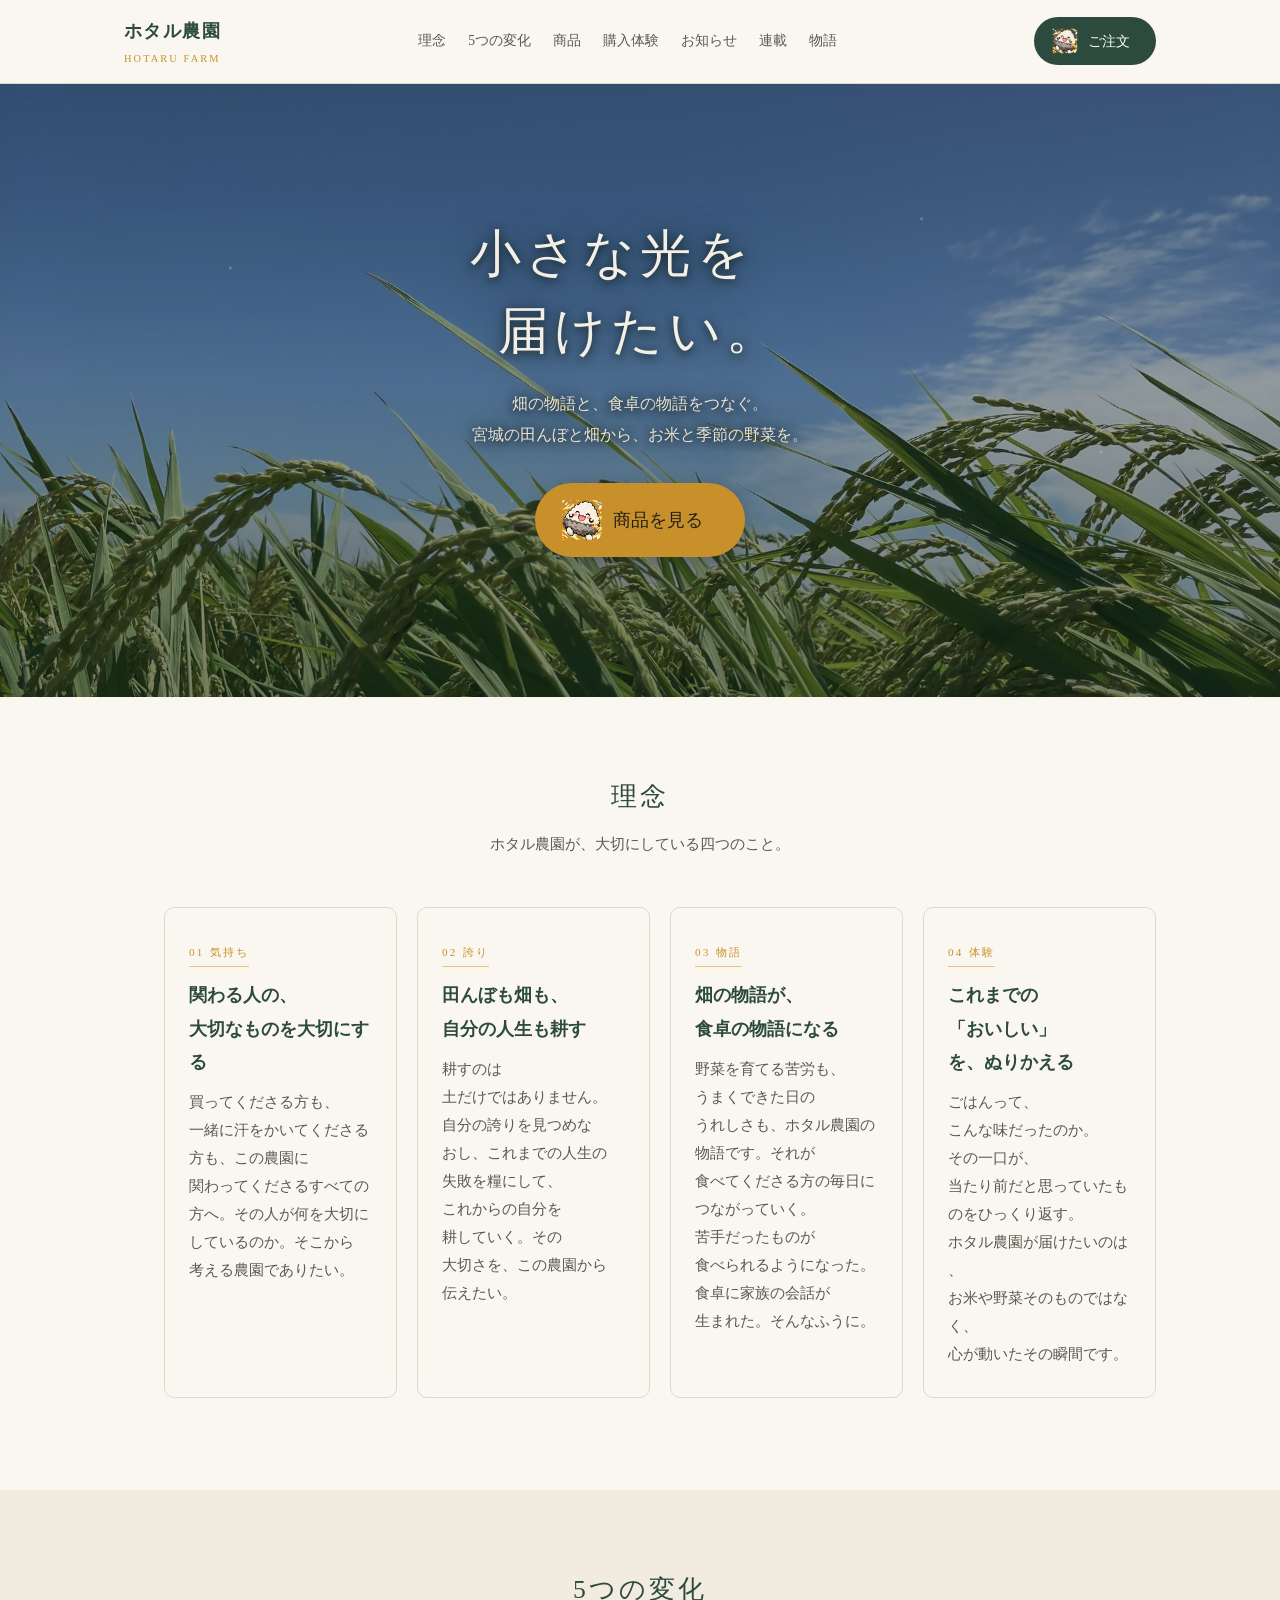
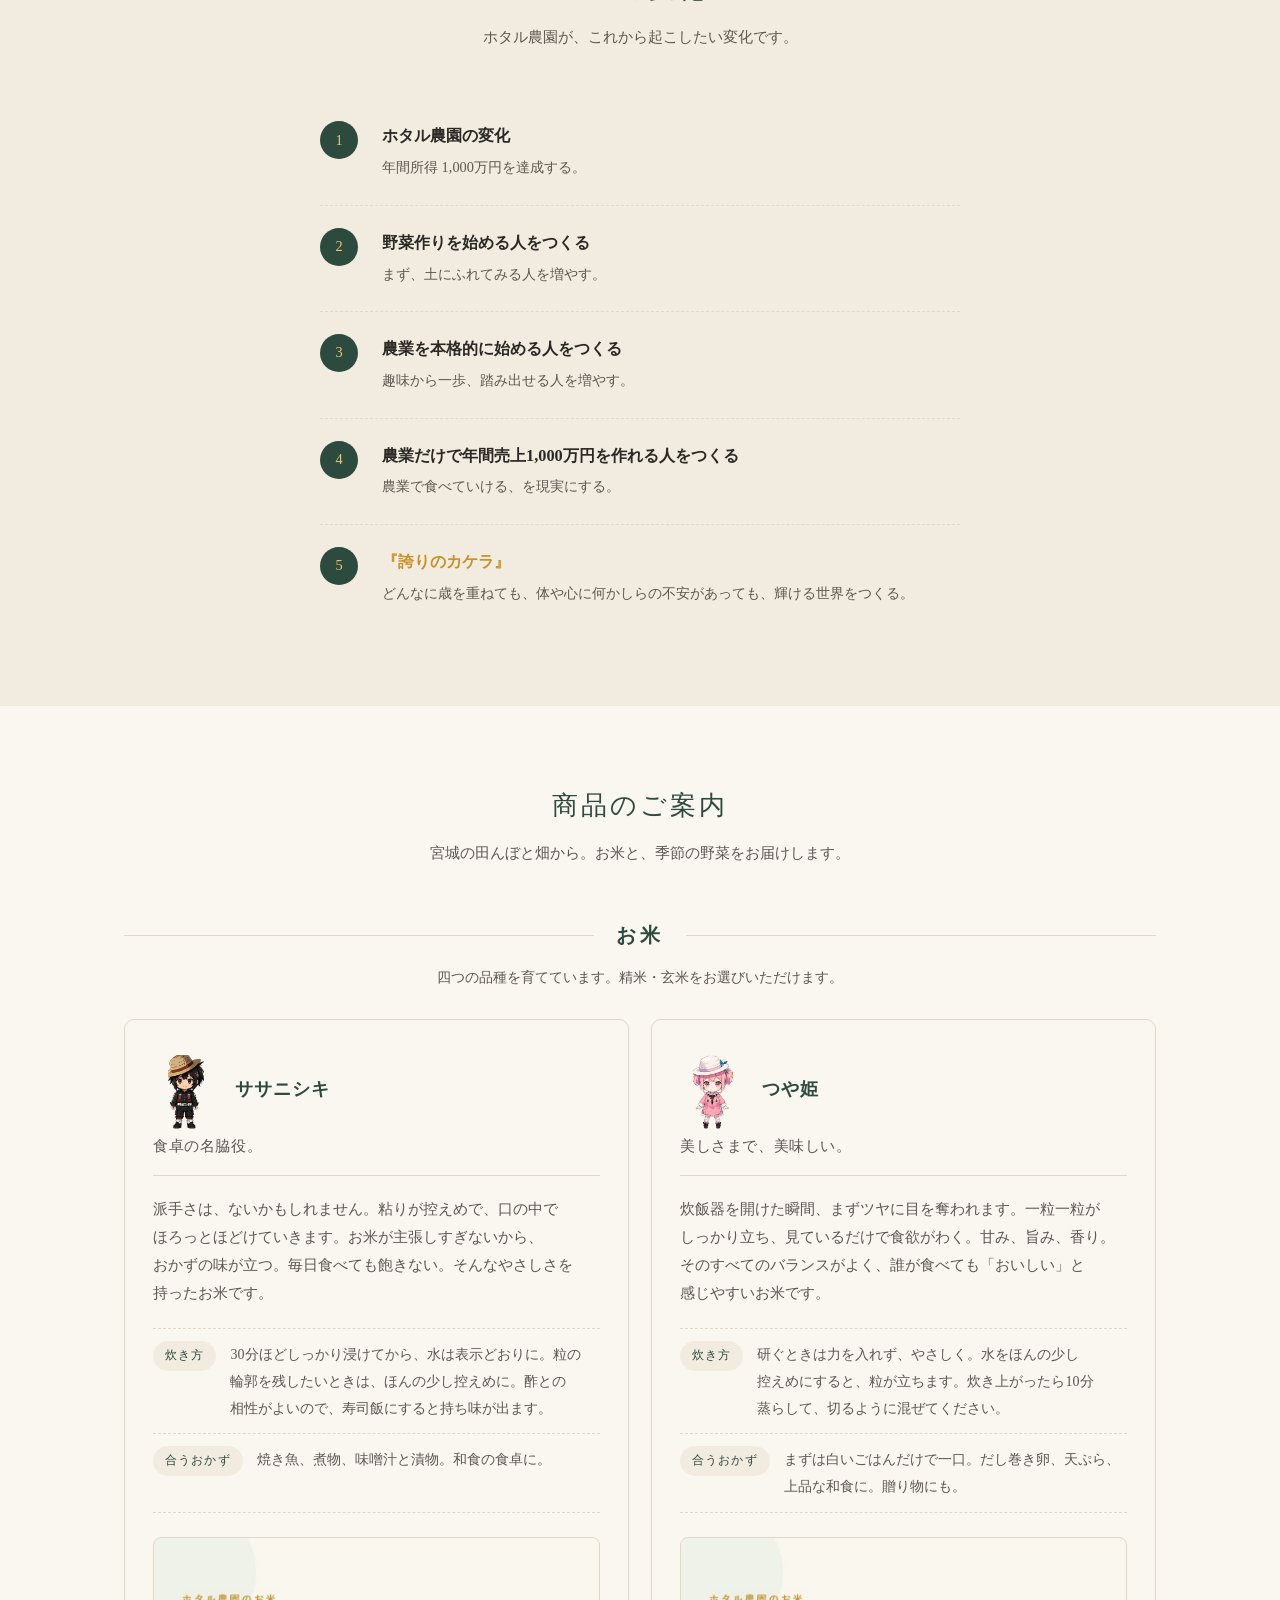
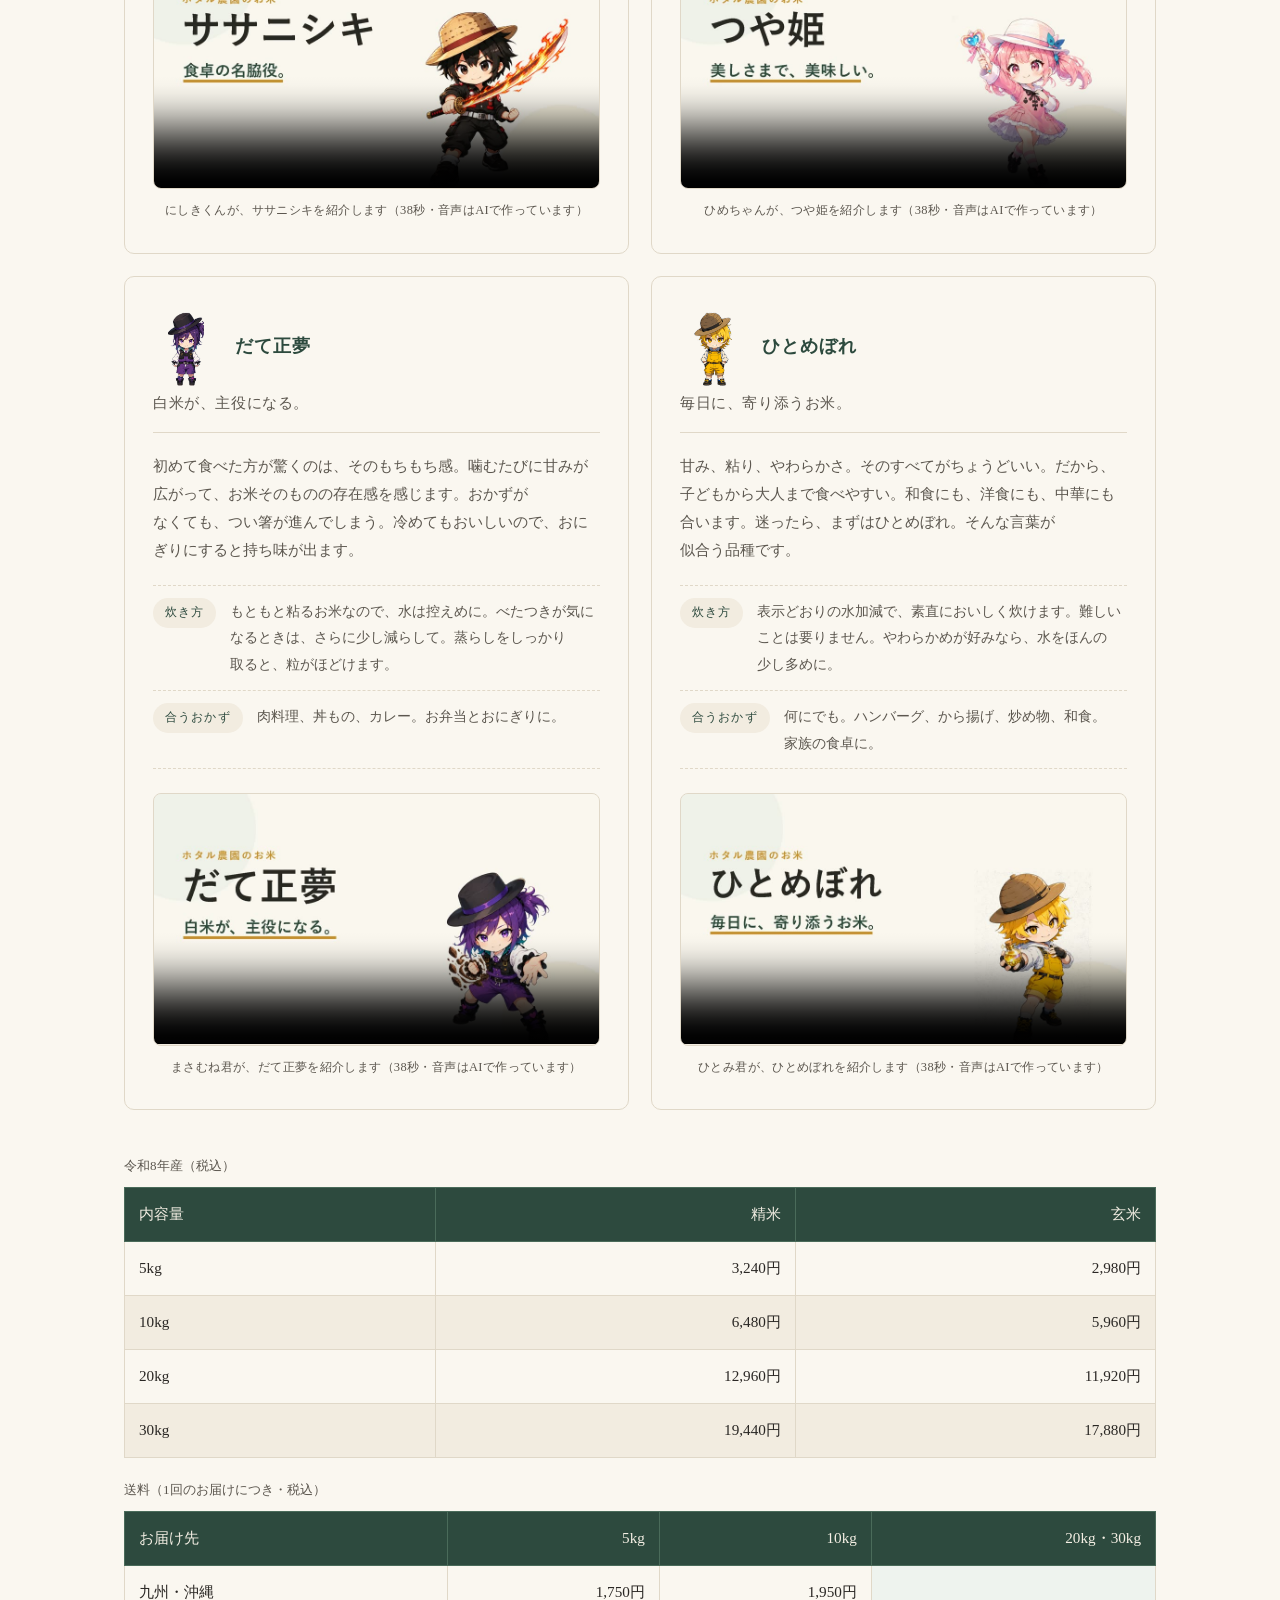
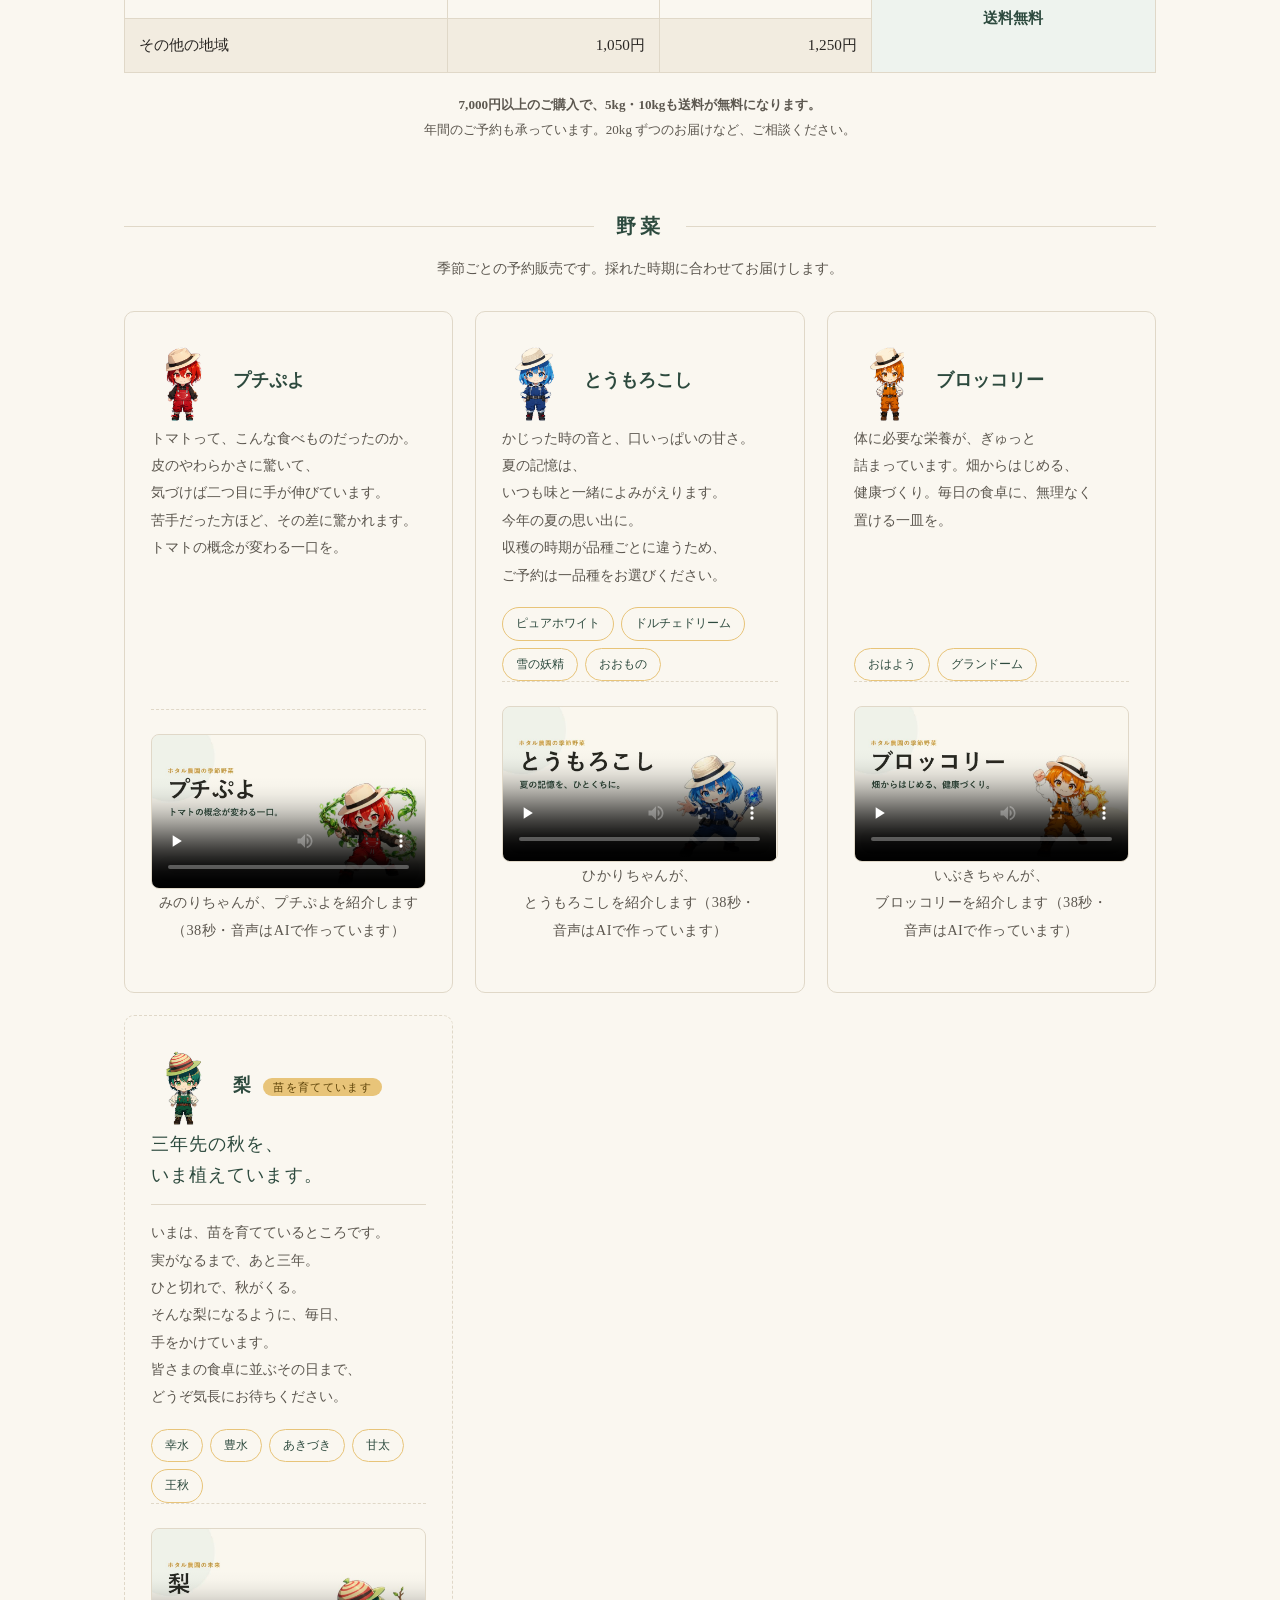
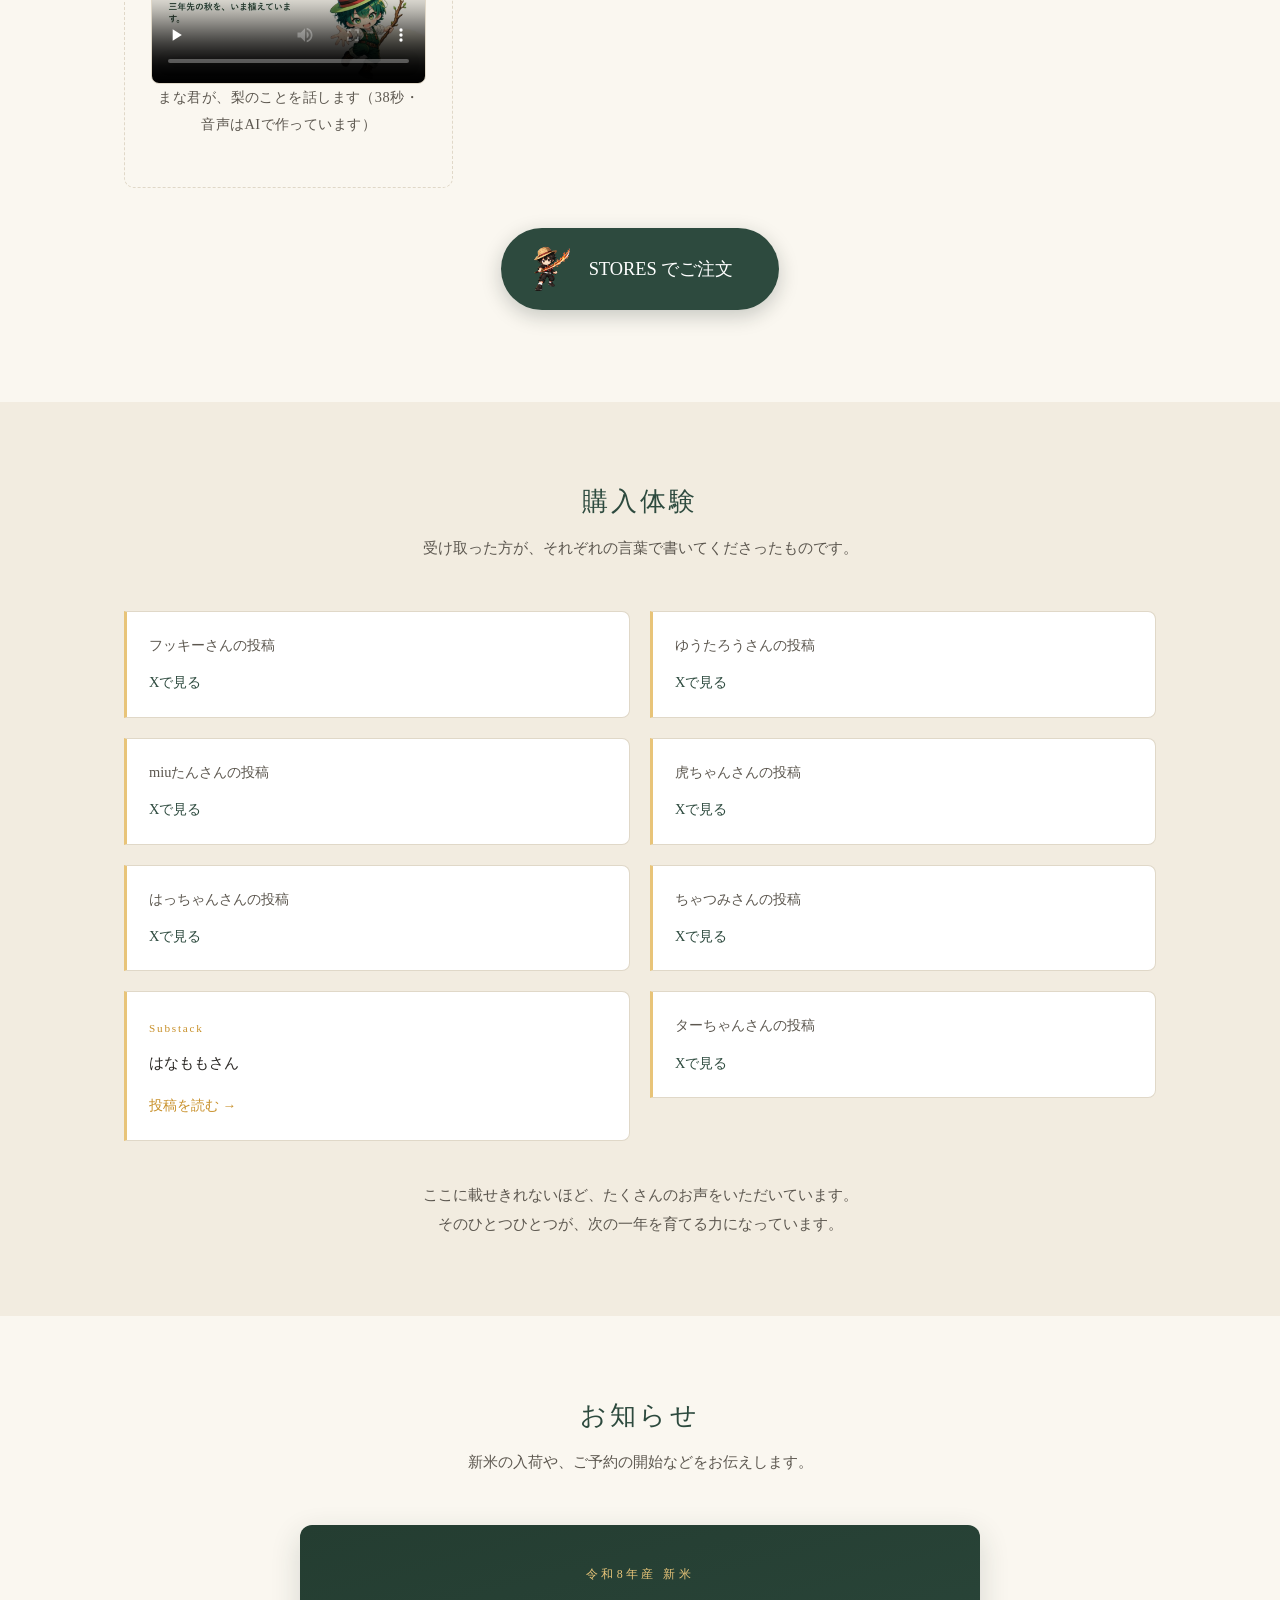
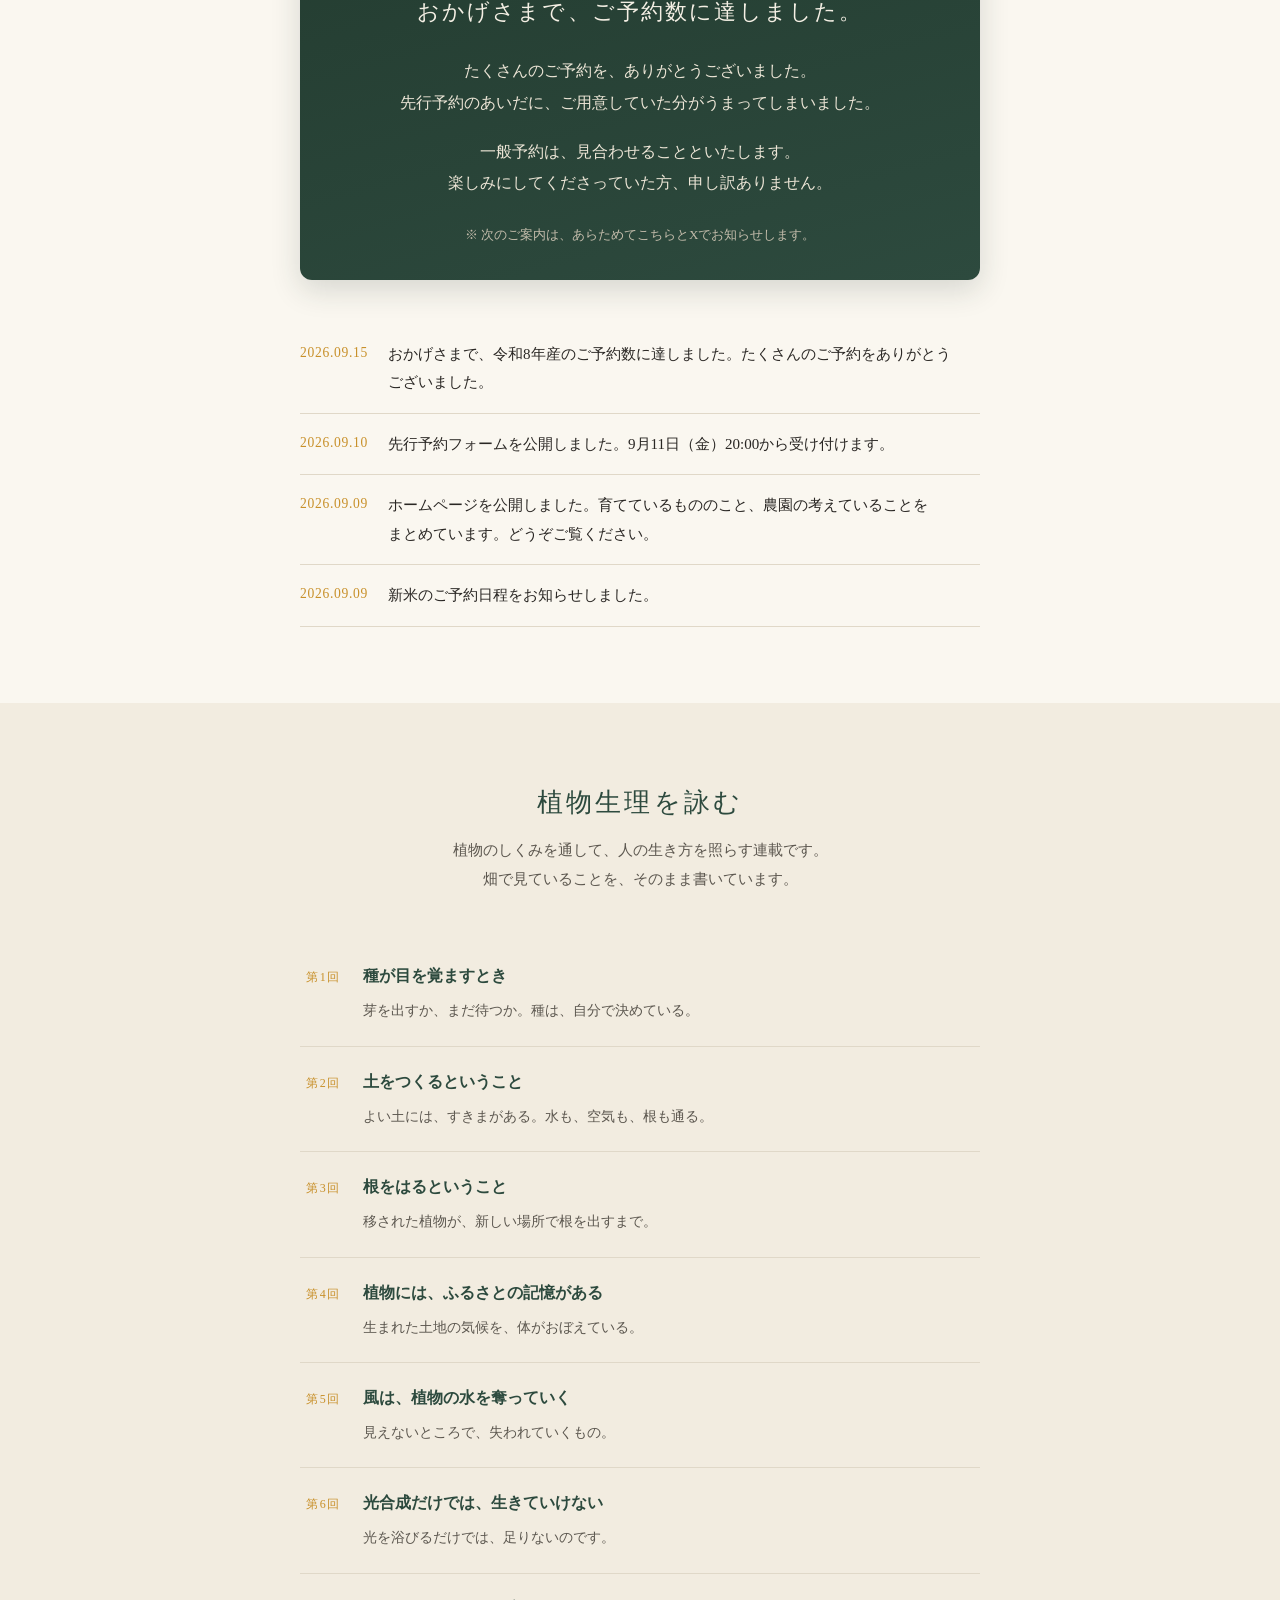
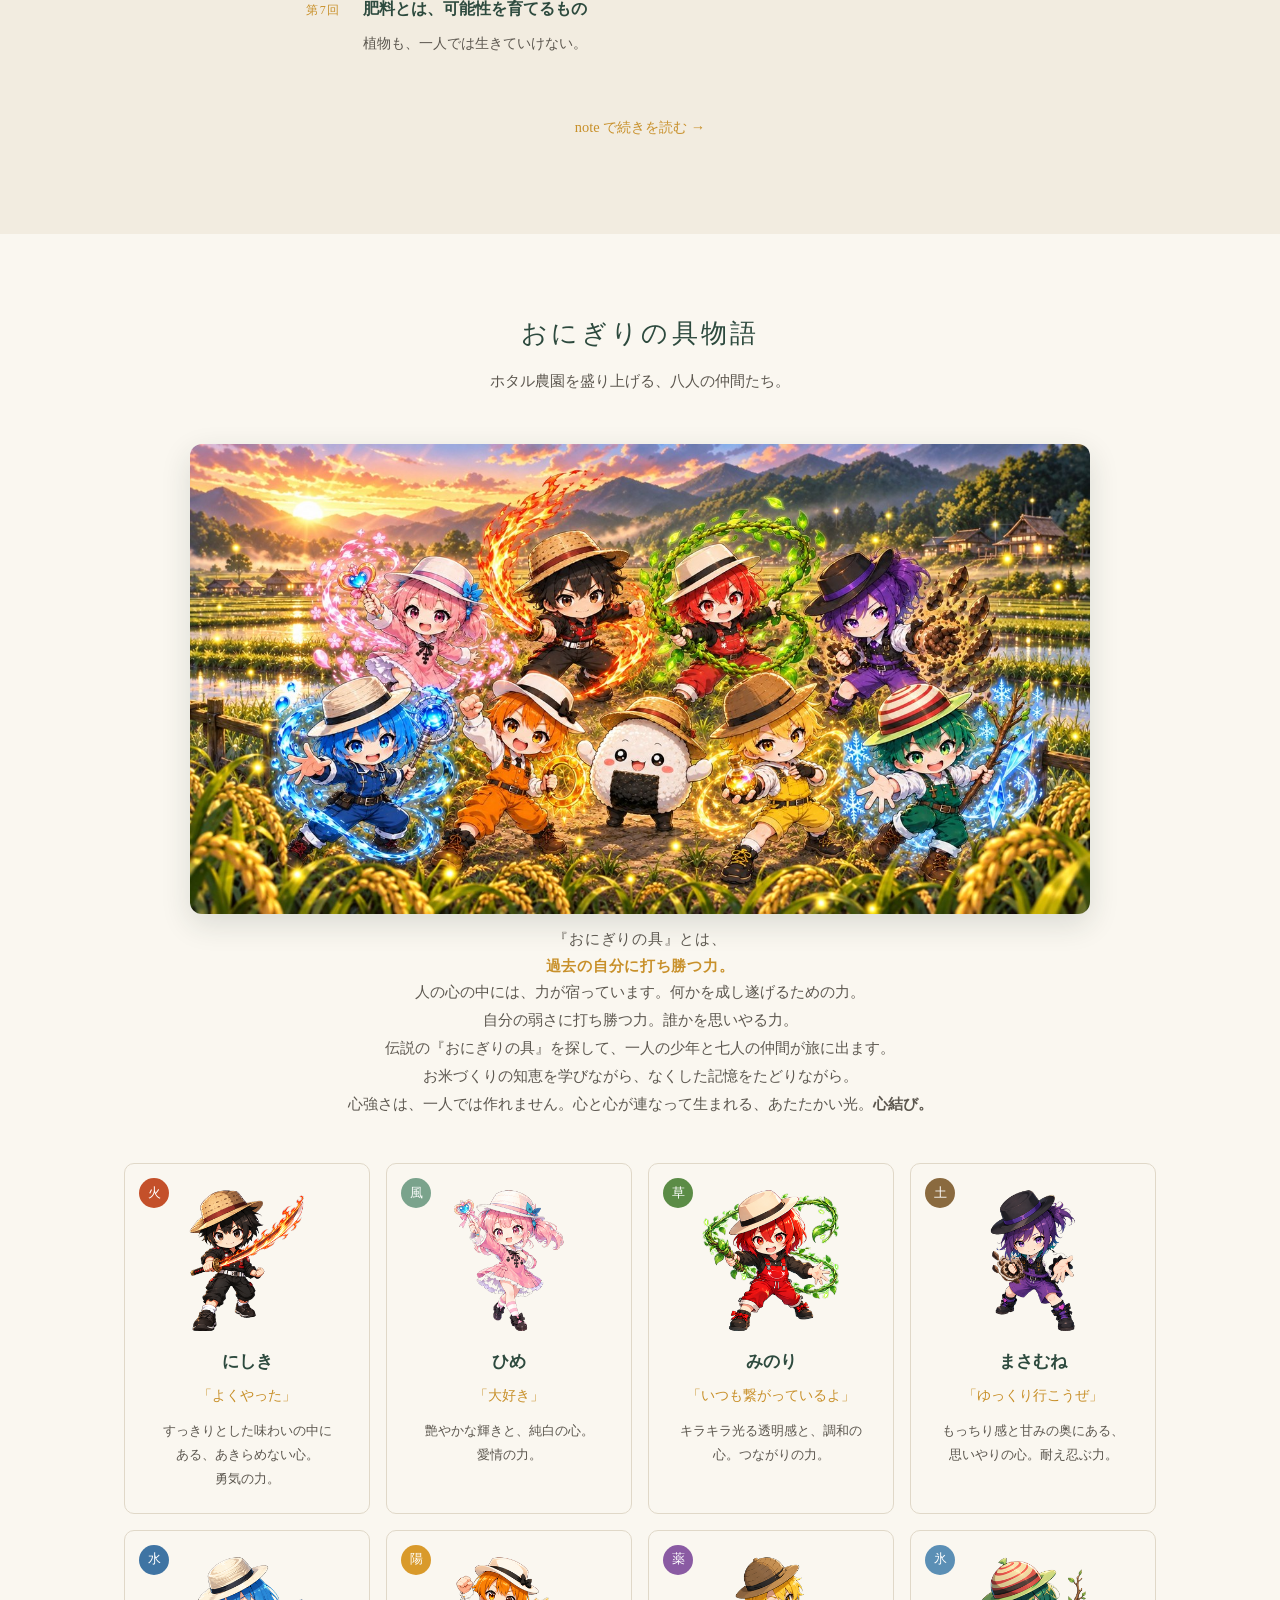
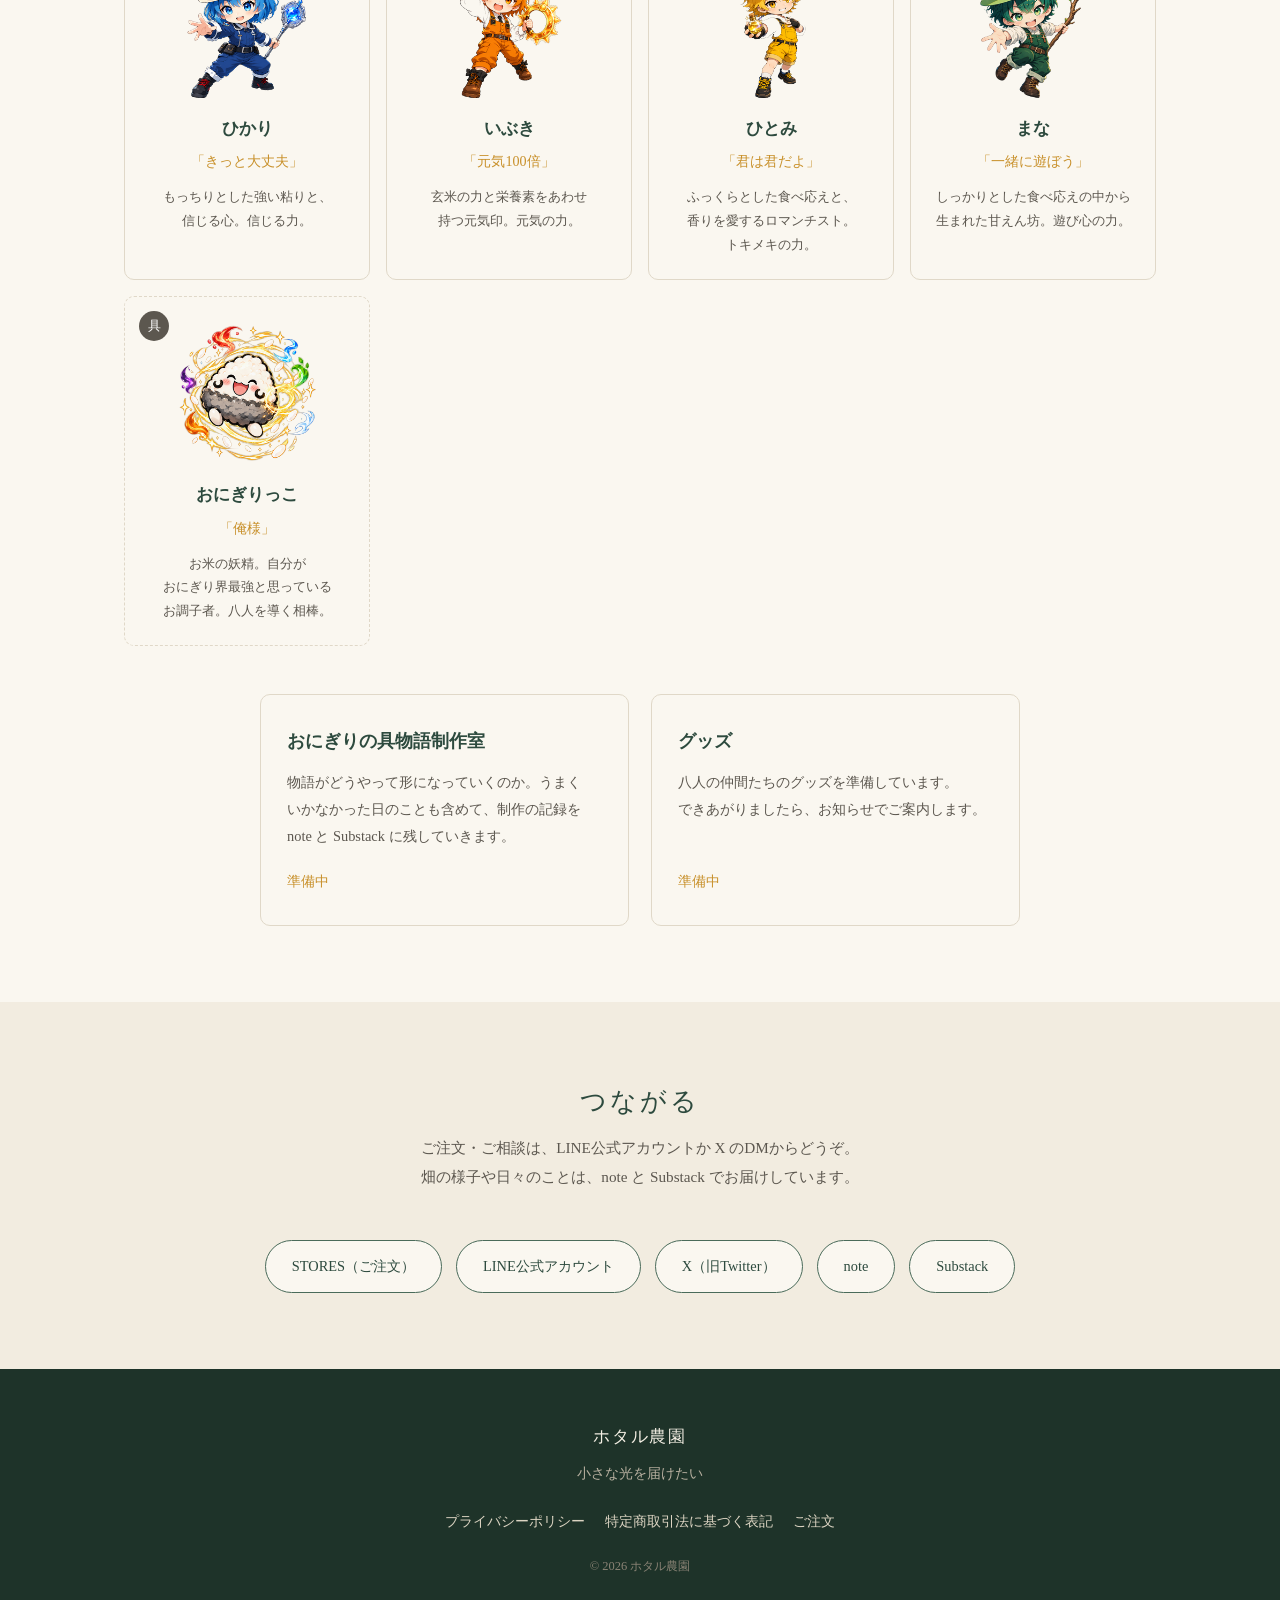
==== commit c9eb8807: "完売のお知らせに差し替えた 先行予約だけでご予約数に達したため、一般予約は見合わせ。  - 予約日程の表と「先行予約はこちら」ボタンを外した - 「おかげさまで、ご予約数に達しました。」の枠に - お" ====
--- a/index.html
+++ b/index.html
@@ -381,6 +381,12 @@
   .notice-btn:hover img{animation:none}
 }
 .notice-note{font-size:.82rem;color:#c3bcab;margin:24px 0 0}
+/* 完売のお知らせ。飾りを減らして、言葉だけで伝える */
+.notice-soldout .notice-title{margin-bottom:22px}
+.soldout-lead{
+  font-size:.98rem;line-height:2;color:#ece5d6;margin:0 0 18px;
+}
+.soldout-lead:last-of-type{margin-bottom:0}
 @media(max-width:520px){
   .notice{padding:30px 20px 26px}
   .when{flex-direction:column;gap:4px}
@@ -907,36 +913,17 @@
       <h2>お知らせ</h2>
       <p class="lead">新米の<wbr>入荷や<i class="kt">、</i><wbr>ご予約の<wbr>開始などを<wbr>お伝えします。</p>
 
-      <!-- 新米予約 -->
-      <div class="notice">
+      <!-- 新米予約 ── 完売 -->
+      <div class="notice notice-soldout">
         <p class="notice-eyebrow">令和8年産 新米</p>
-        <h3 class="notice-title">ご予約を<wbr>受け付けます</h3>
-
-        <ol class="schedule">
-          <li>
-            <span class="tag tag-first">先行予約</span>
-            <span class="when">
-              <b>9月11日（金）20:00</b>
-              <i>→</i>
-              <b>9月13日（日）20:00</b>
-            </span>
-          </li>
-          <li>
-            <span class="tag">一般予約</span>
-            <span class="when">
-              <b>9月14日（月）20:00</b>
-              <i>→</i>
-              <b>9月20日（日）20:00</b>
-            </span>
-          </li>
-        </ol>
-
-        <a class="notice-btn" href="https://docs.google.com/forms/d/e/1FAIpQLSf2KV2rl5uVMGT14zDY3ZvAK51r1RXcnZHvi18IJThL0VQPSw/viewform" target="_blank" rel="noopener"><img class="swing" src="[data-uri]" alt="" aria-hidden="true">先行予約はこちら</a>
-        <p class="notice-when">9月11日<wbr>（金）<wbr>20:00 から<wbr>受け付けます。<wbr>Googleへの<wbr>ログインが<wbr>必要です。</p>
-        <p class="notice-note">※ ご予約数に<wbr>達し次第、<wbr>期間内でも<wbr>締め切らせていただきます。</p>
+        <h3 class="notice-title">おかげさまで<i class="kt">、</i><wbr>ご予約数に<wbr>達しました。</h3>
+        <p class="soldout-lead">たくさんの<wbr>ご予約を<i class="kt">、</i><wbr>ありがとう<wbr>ございました。<br>先行予約の<wbr>あいだに<i class="kt">、</i><wbr>ご用意していた<wbr>分が<wbr>うまってしまいました。</p>
+        <p class="soldout-lead">一般予約は<i class="kt">、</i><wbr>見合わせる<wbr>ことと<wbr>いたします。<br>楽しみに<wbr>してくださっていた方<i class="kt">、</i><wbr>申し訳ありません。</p>
+        <p class="notice-note">※ 次の<wbr>ご案内は、<wbr>あらためて<wbr>こちらと<wbr>Xで<wbr>お知らせします。</p>
       </div>
 
       <ul class="news">
+        <li><time datetime="2026-09-15">2026.09.15</time><span>おかげさまで<i class="kt">、</i><wbr>令和8年産の<wbr>ご予約数に<wbr>達しました。<wbr>たくさんの<wbr>ご予約を<wbr>ありがとう<wbr>ございました。</span></li>
         <li><time datetime="2026-09-10">2026.09.10</time><span>先行予約フォームを<wbr>公開しました。<wbr>9月11日<wbr>（金）<wbr>20:00から<wbr>受け付けます。</span></li>
         <li><time datetime="2026-09-09">2026.09.09</time><span>ホームページを<wbr>公開しました。<wbr>育てている<wbr>ものの<wbr>こと、<wbr>農園の<wbr>考えている<wbr>ことを<wbr>まとめています。<wbr>どうぞご覧ください。</span></li>
         <li><time datetime="2026-09-09">2026.09.09</time><span>新米の<wbr>ご予約日程を<wbr>お知らせしました。</span></li>
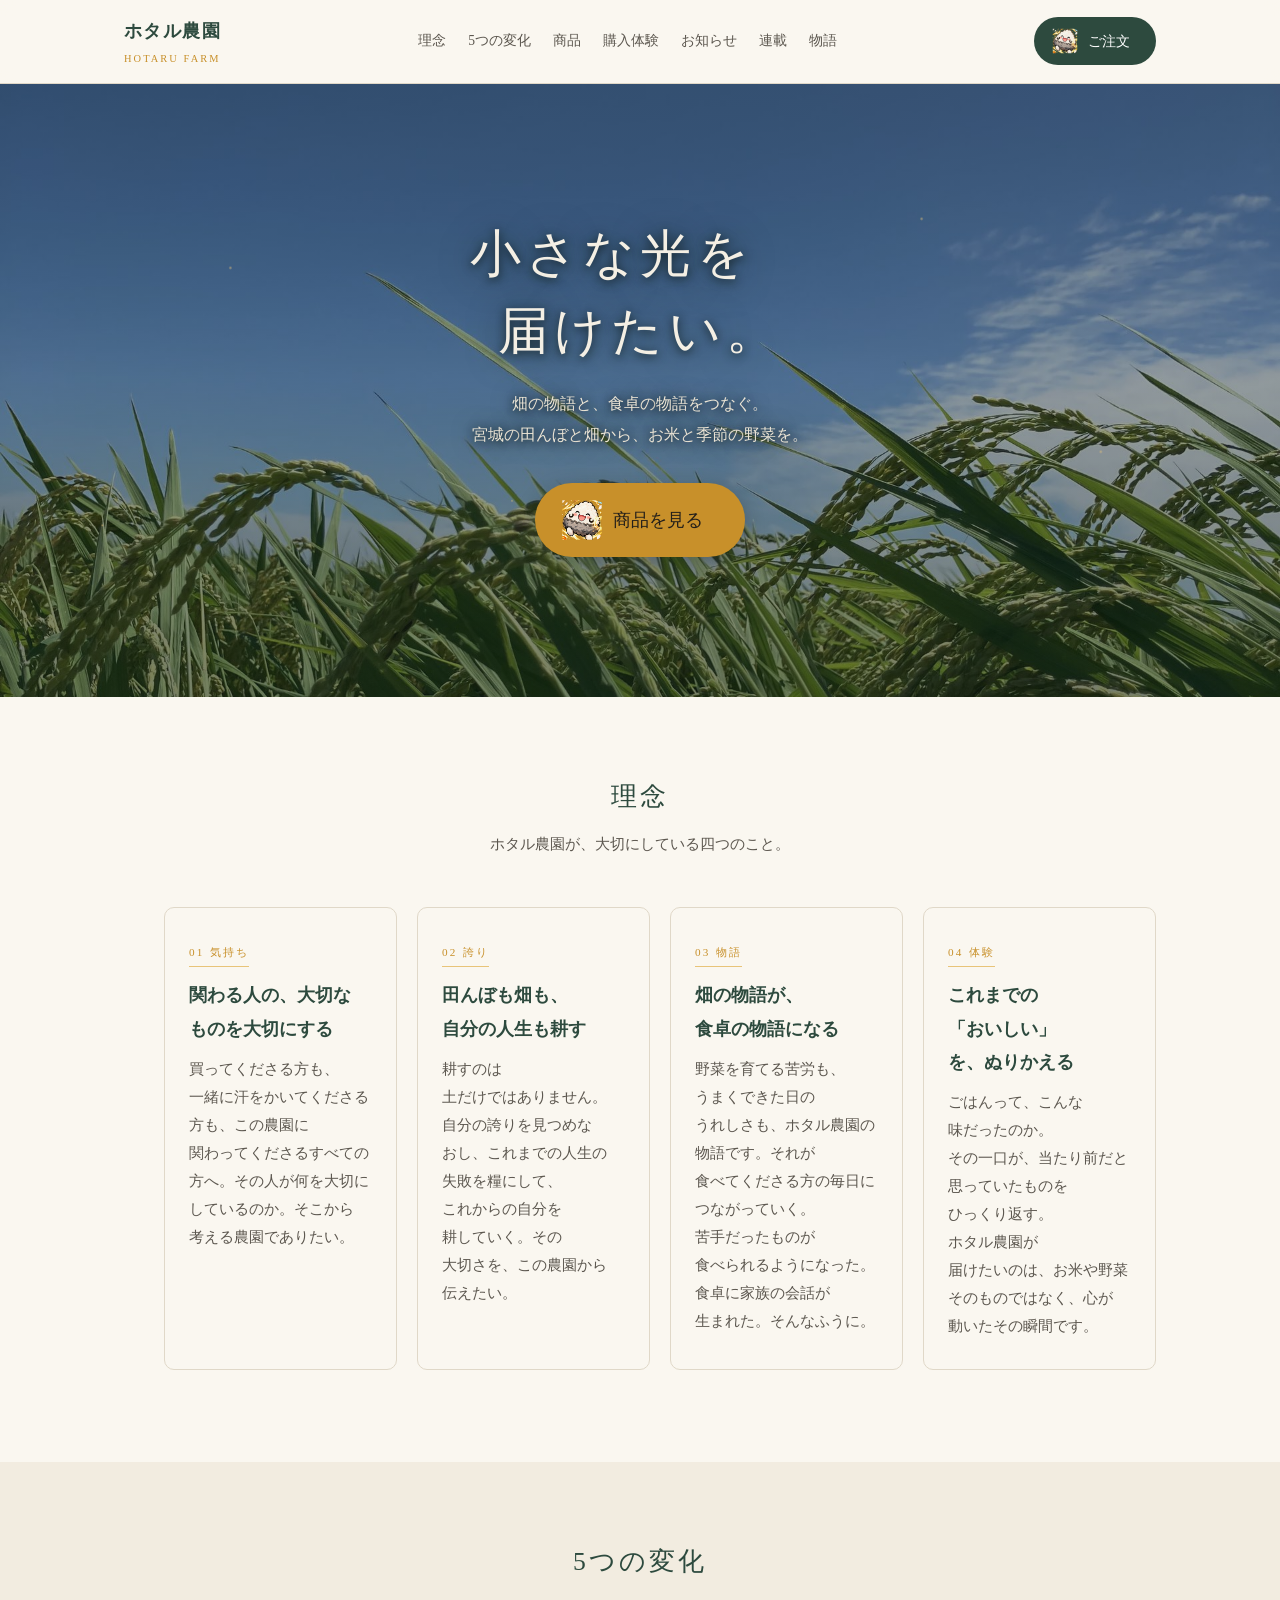
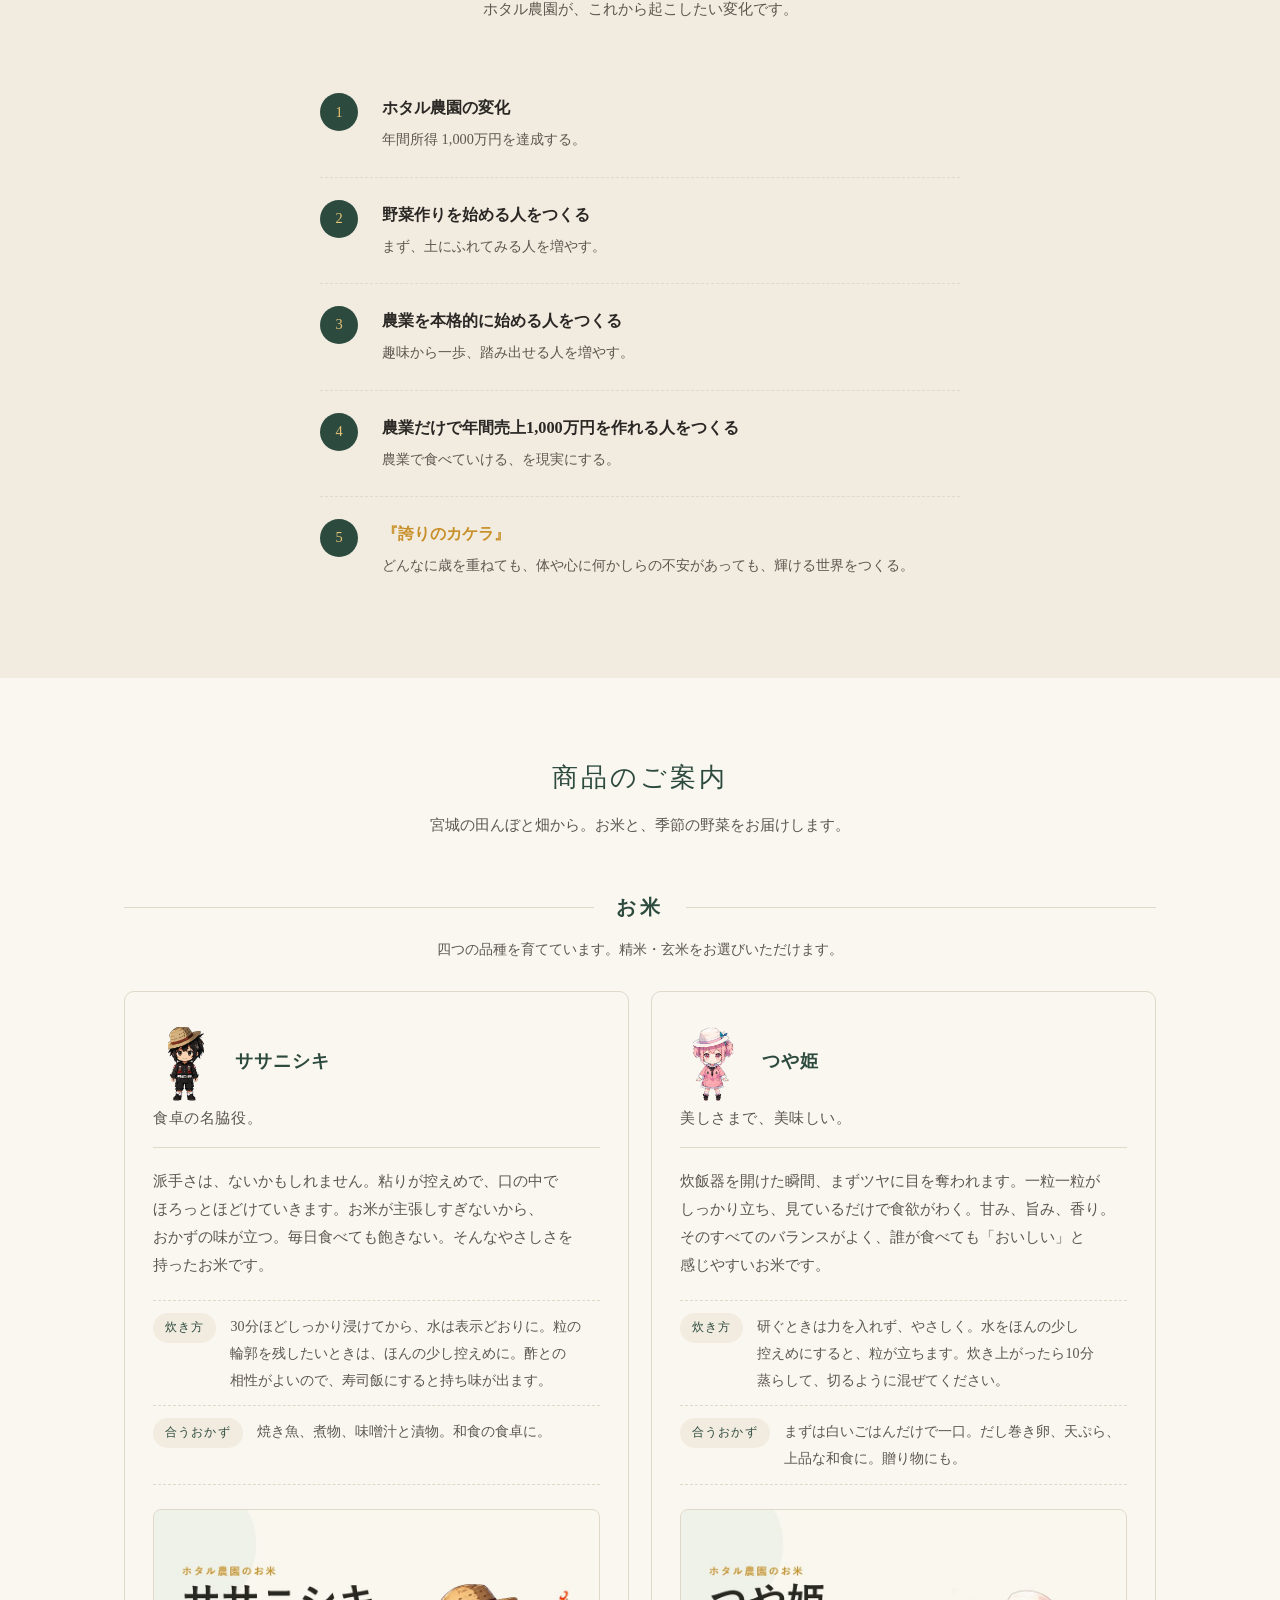
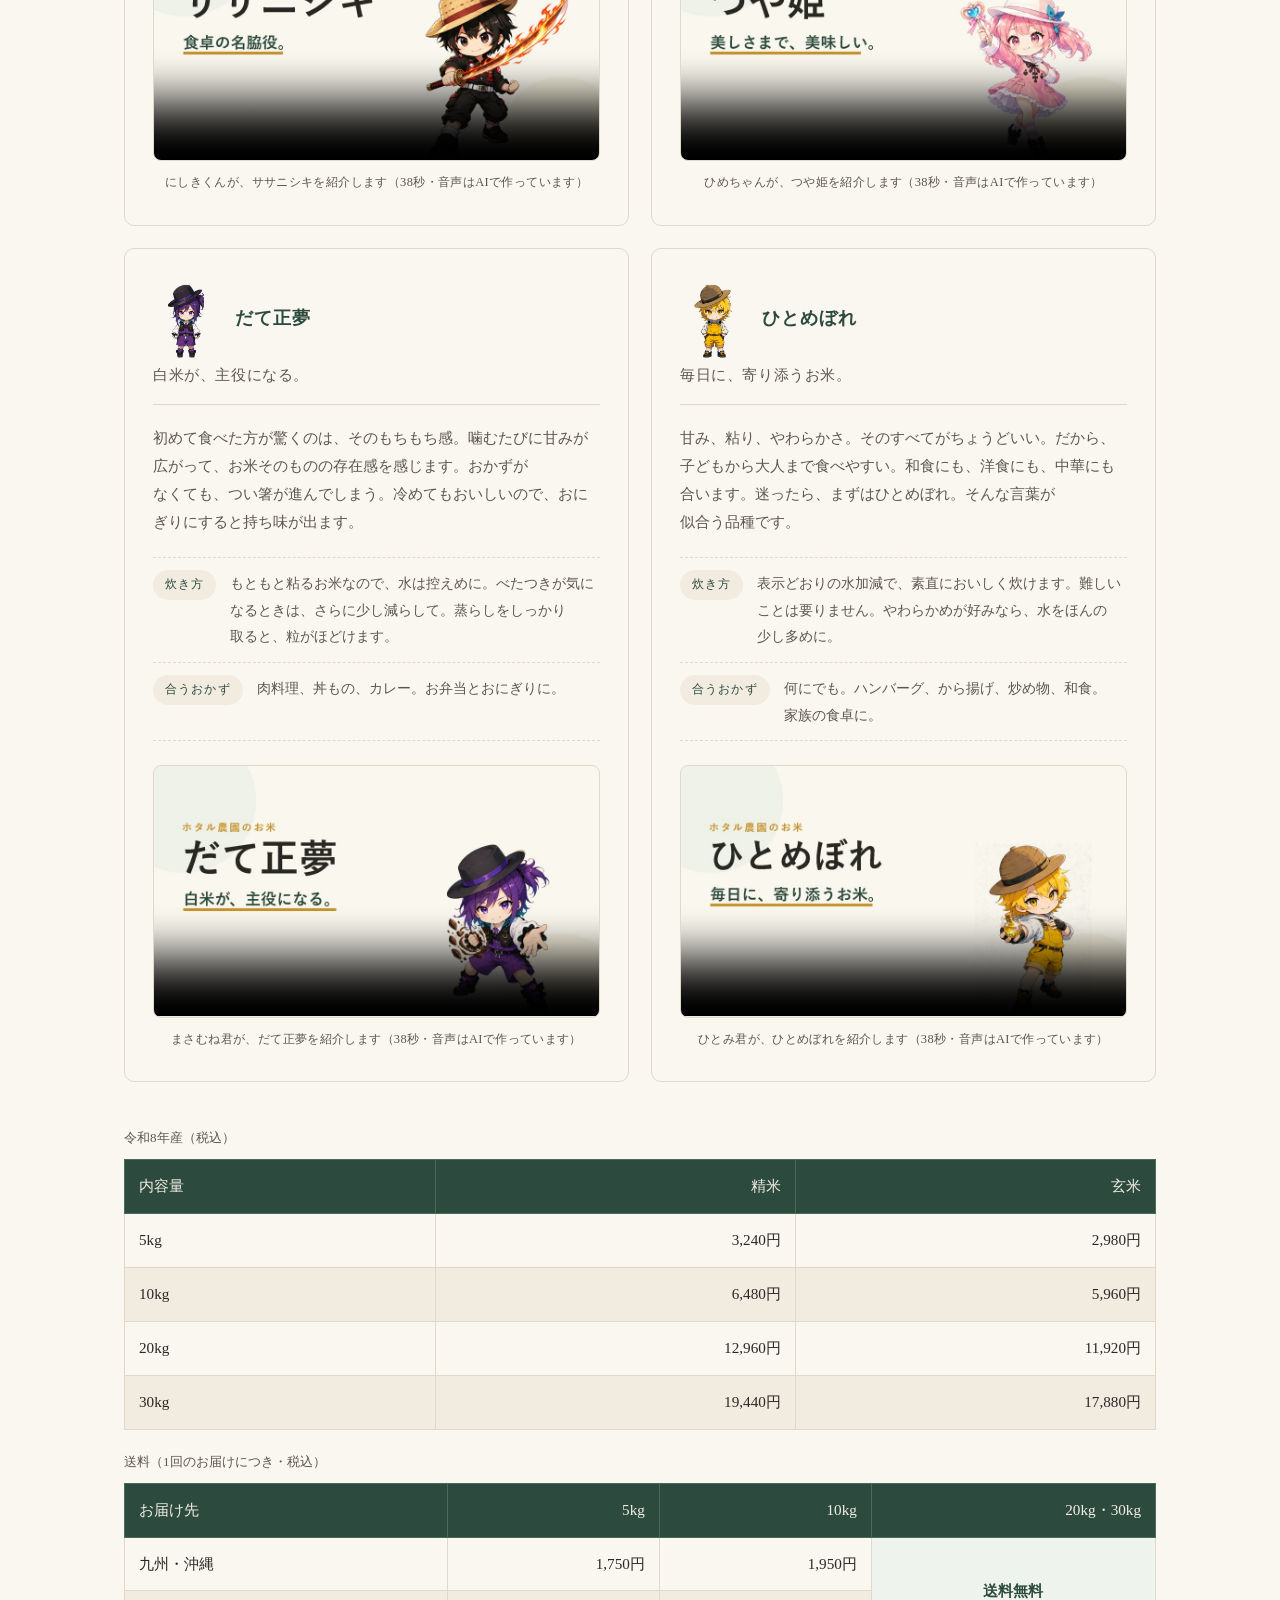
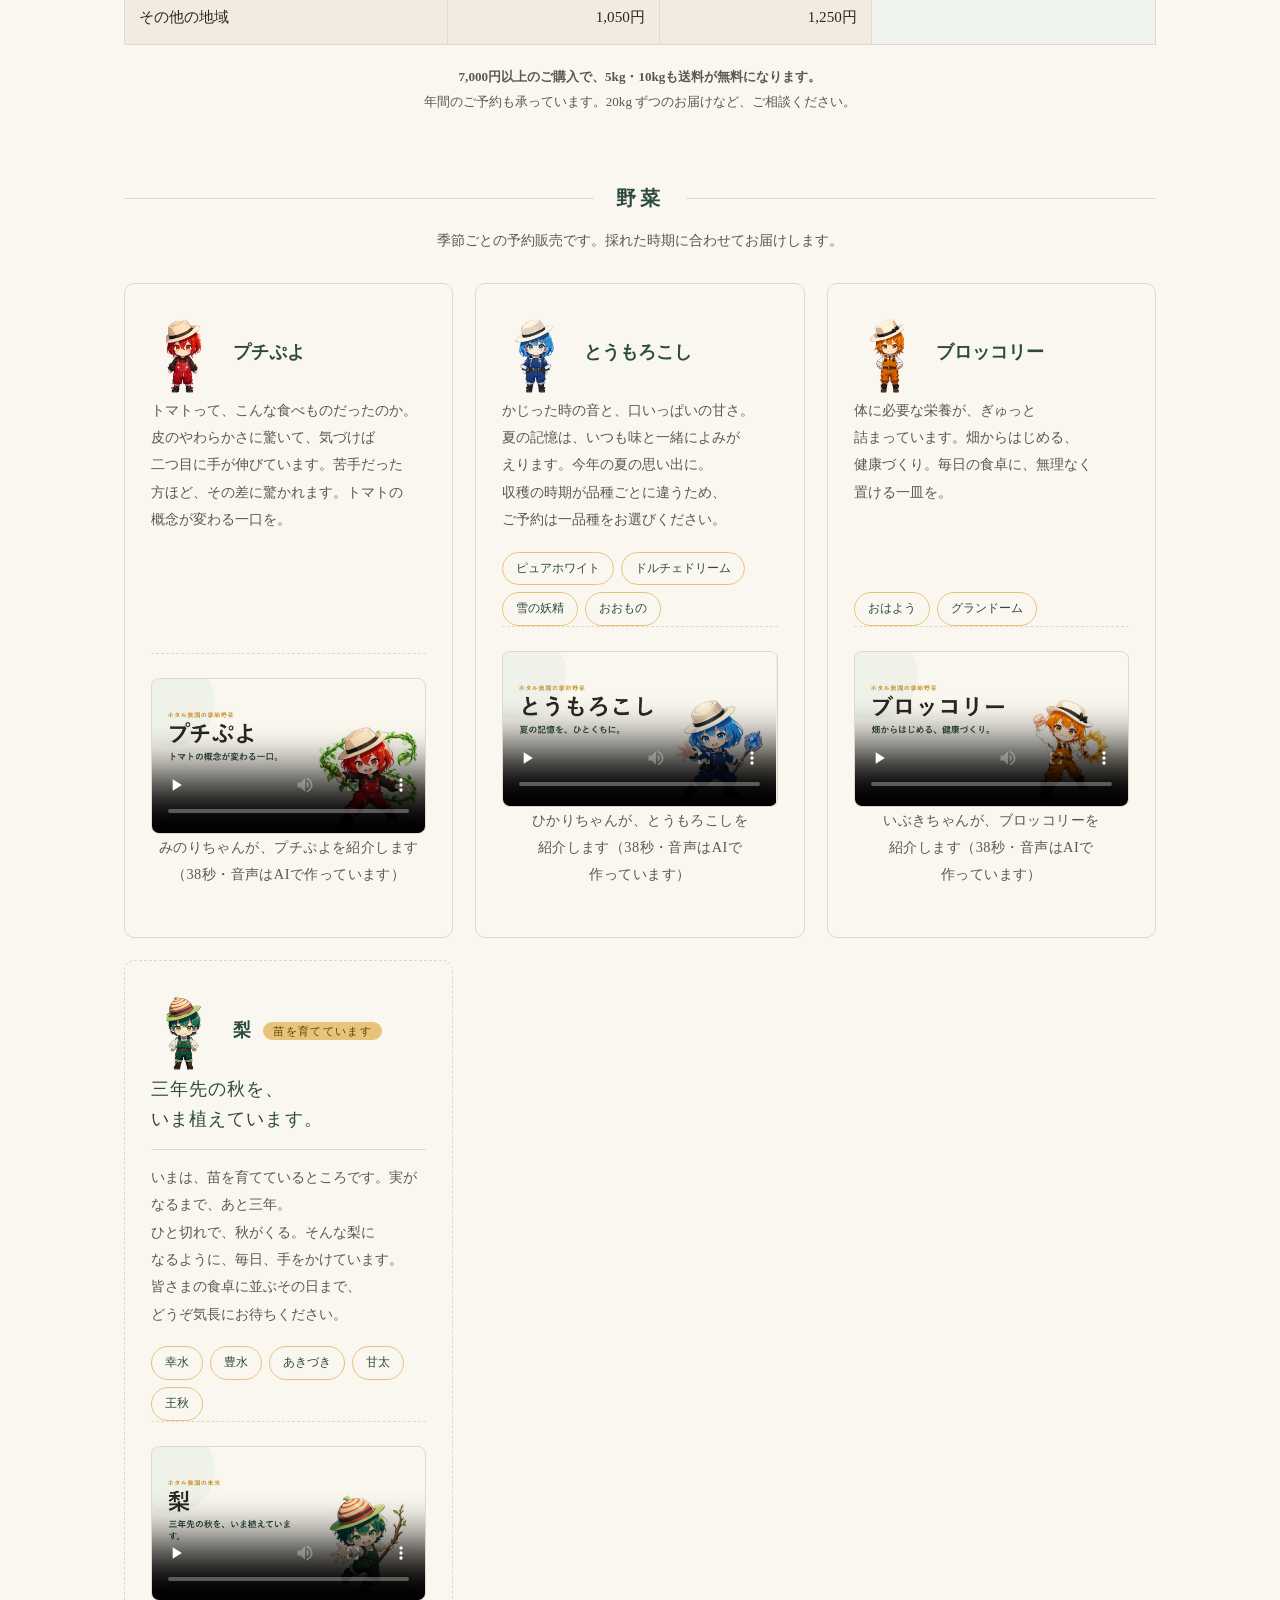
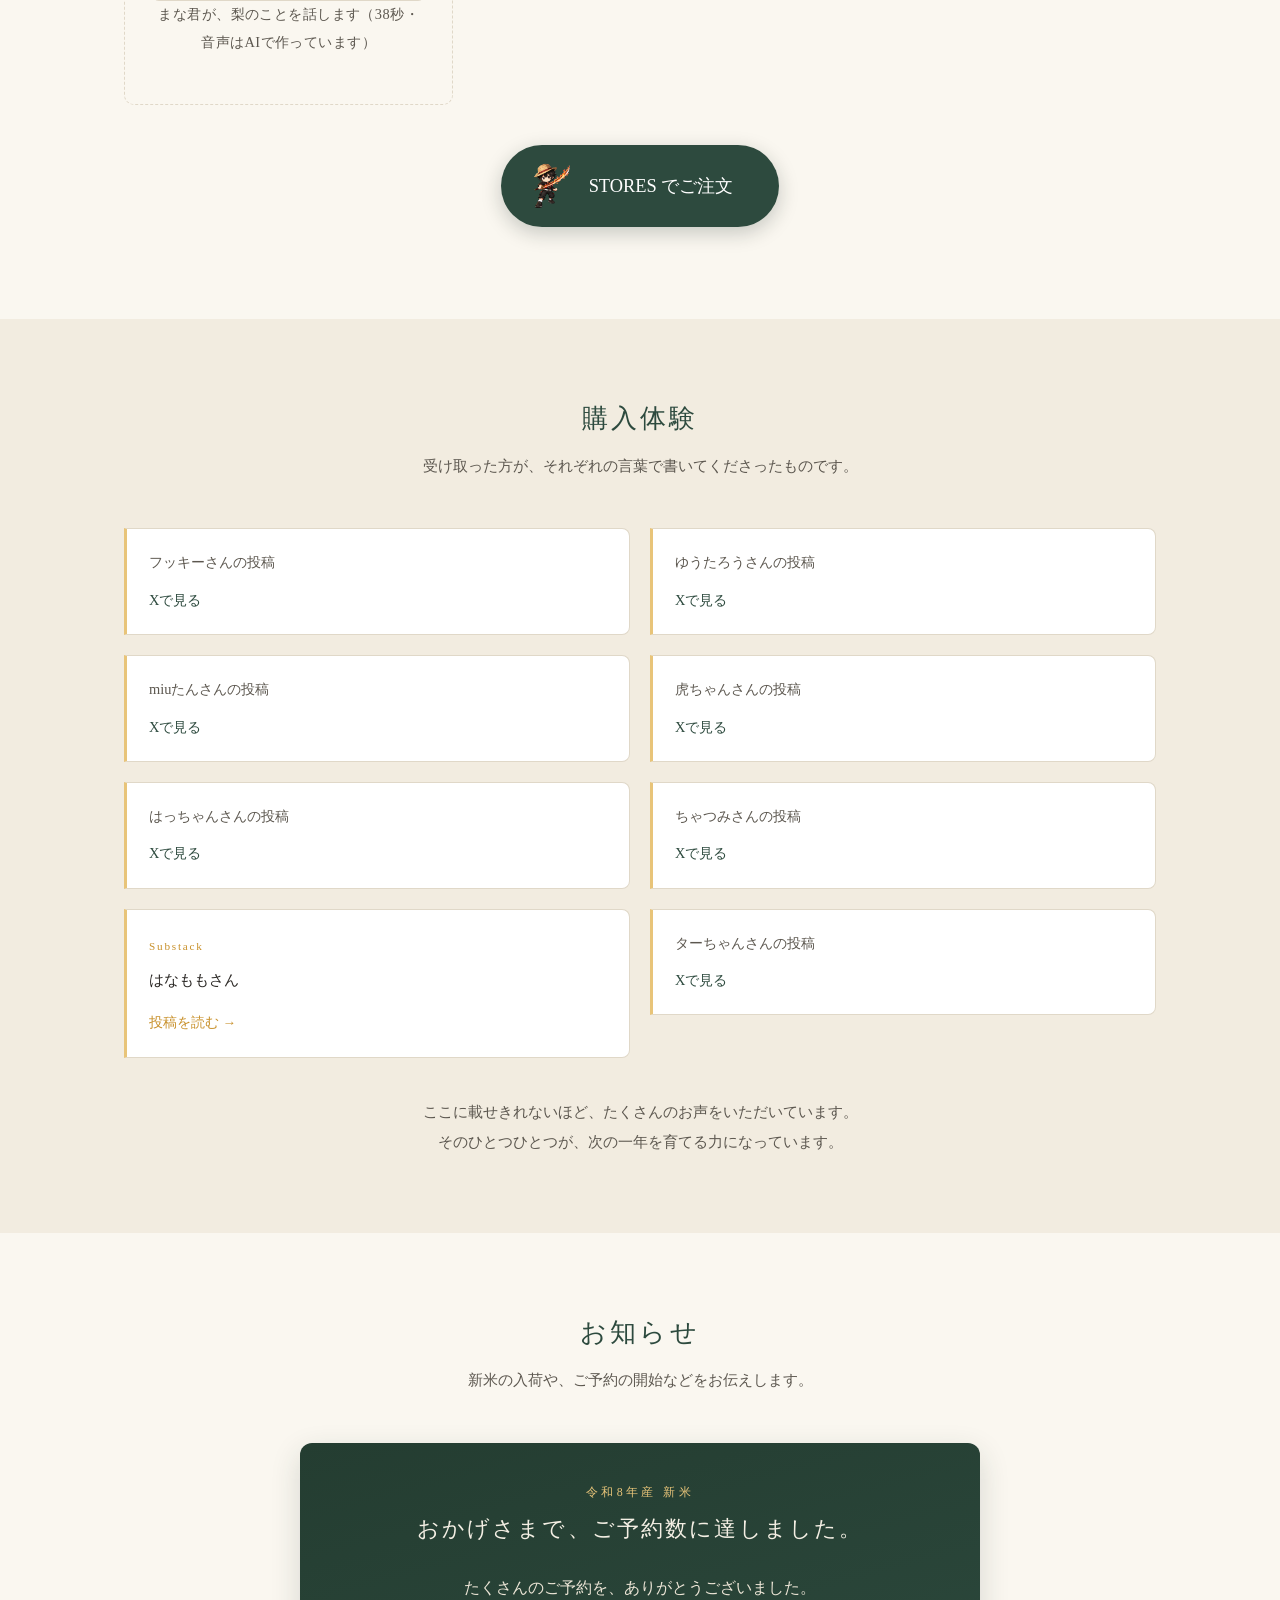
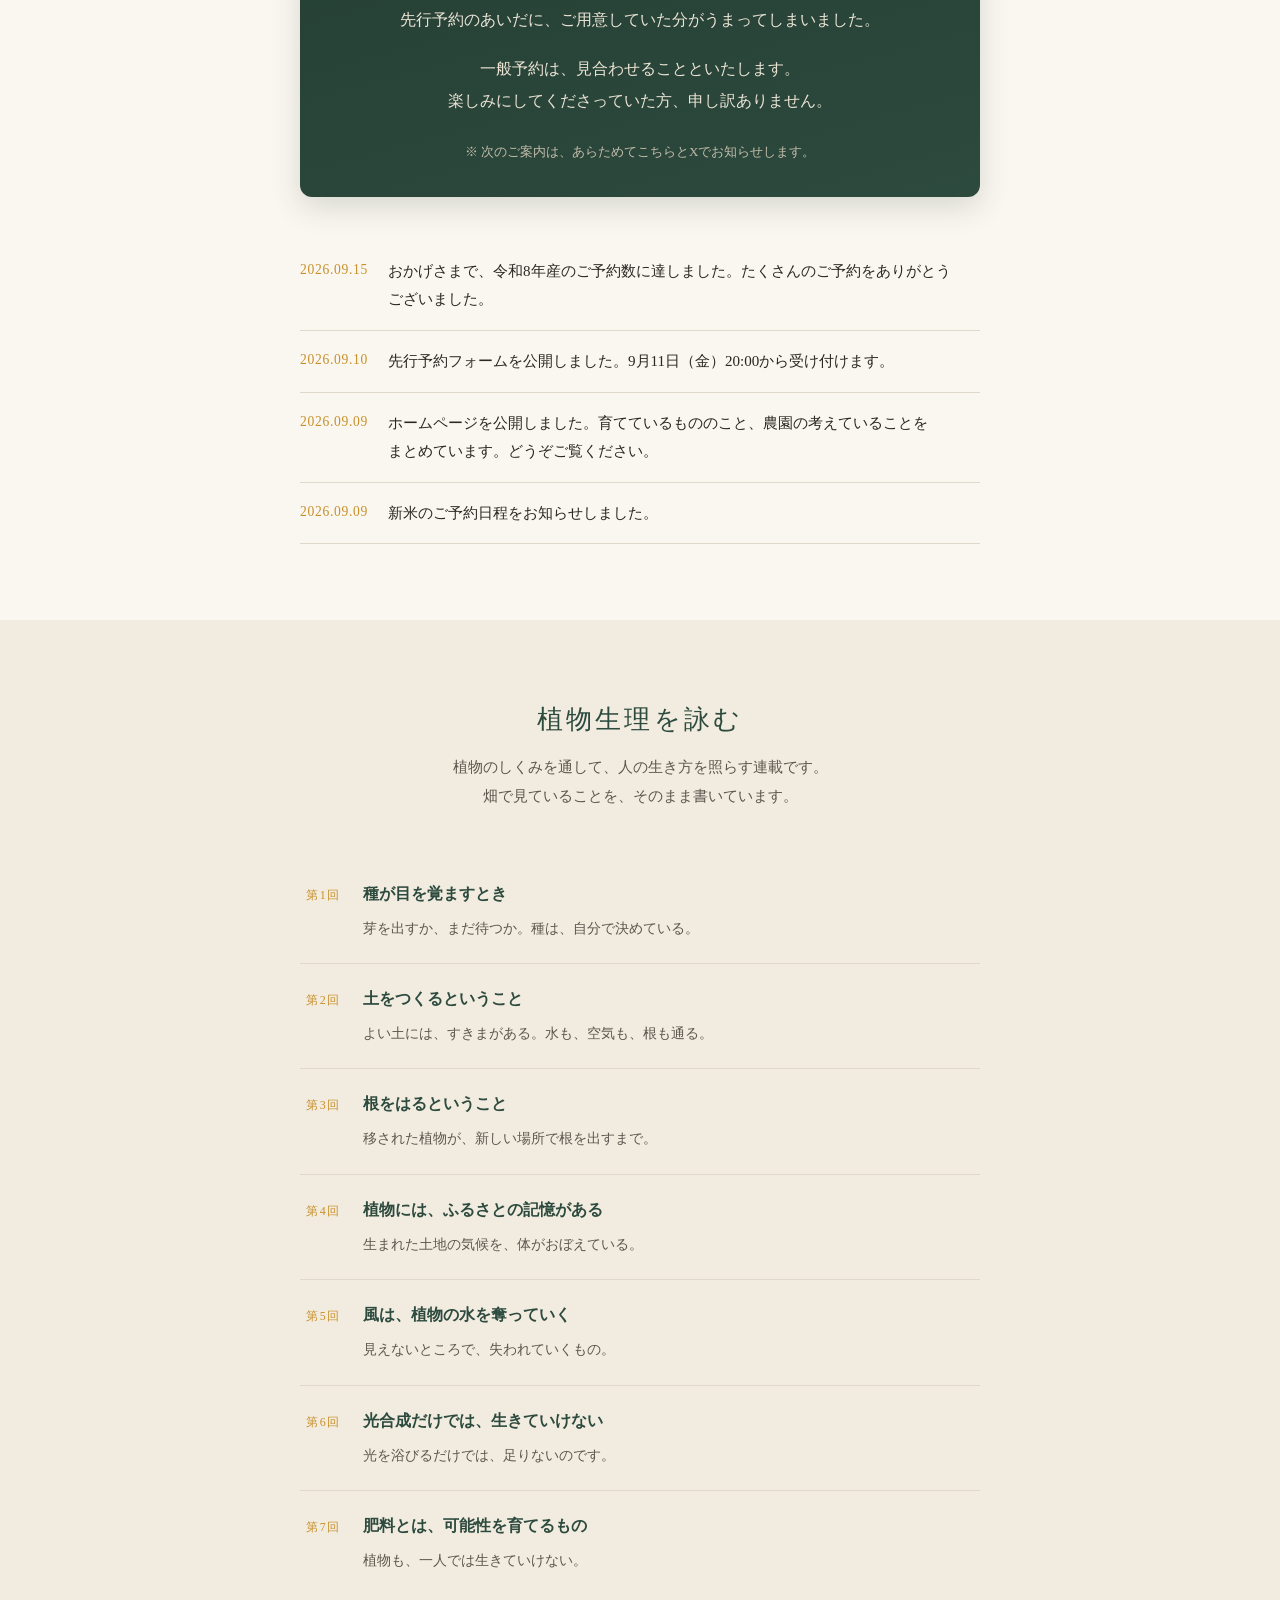
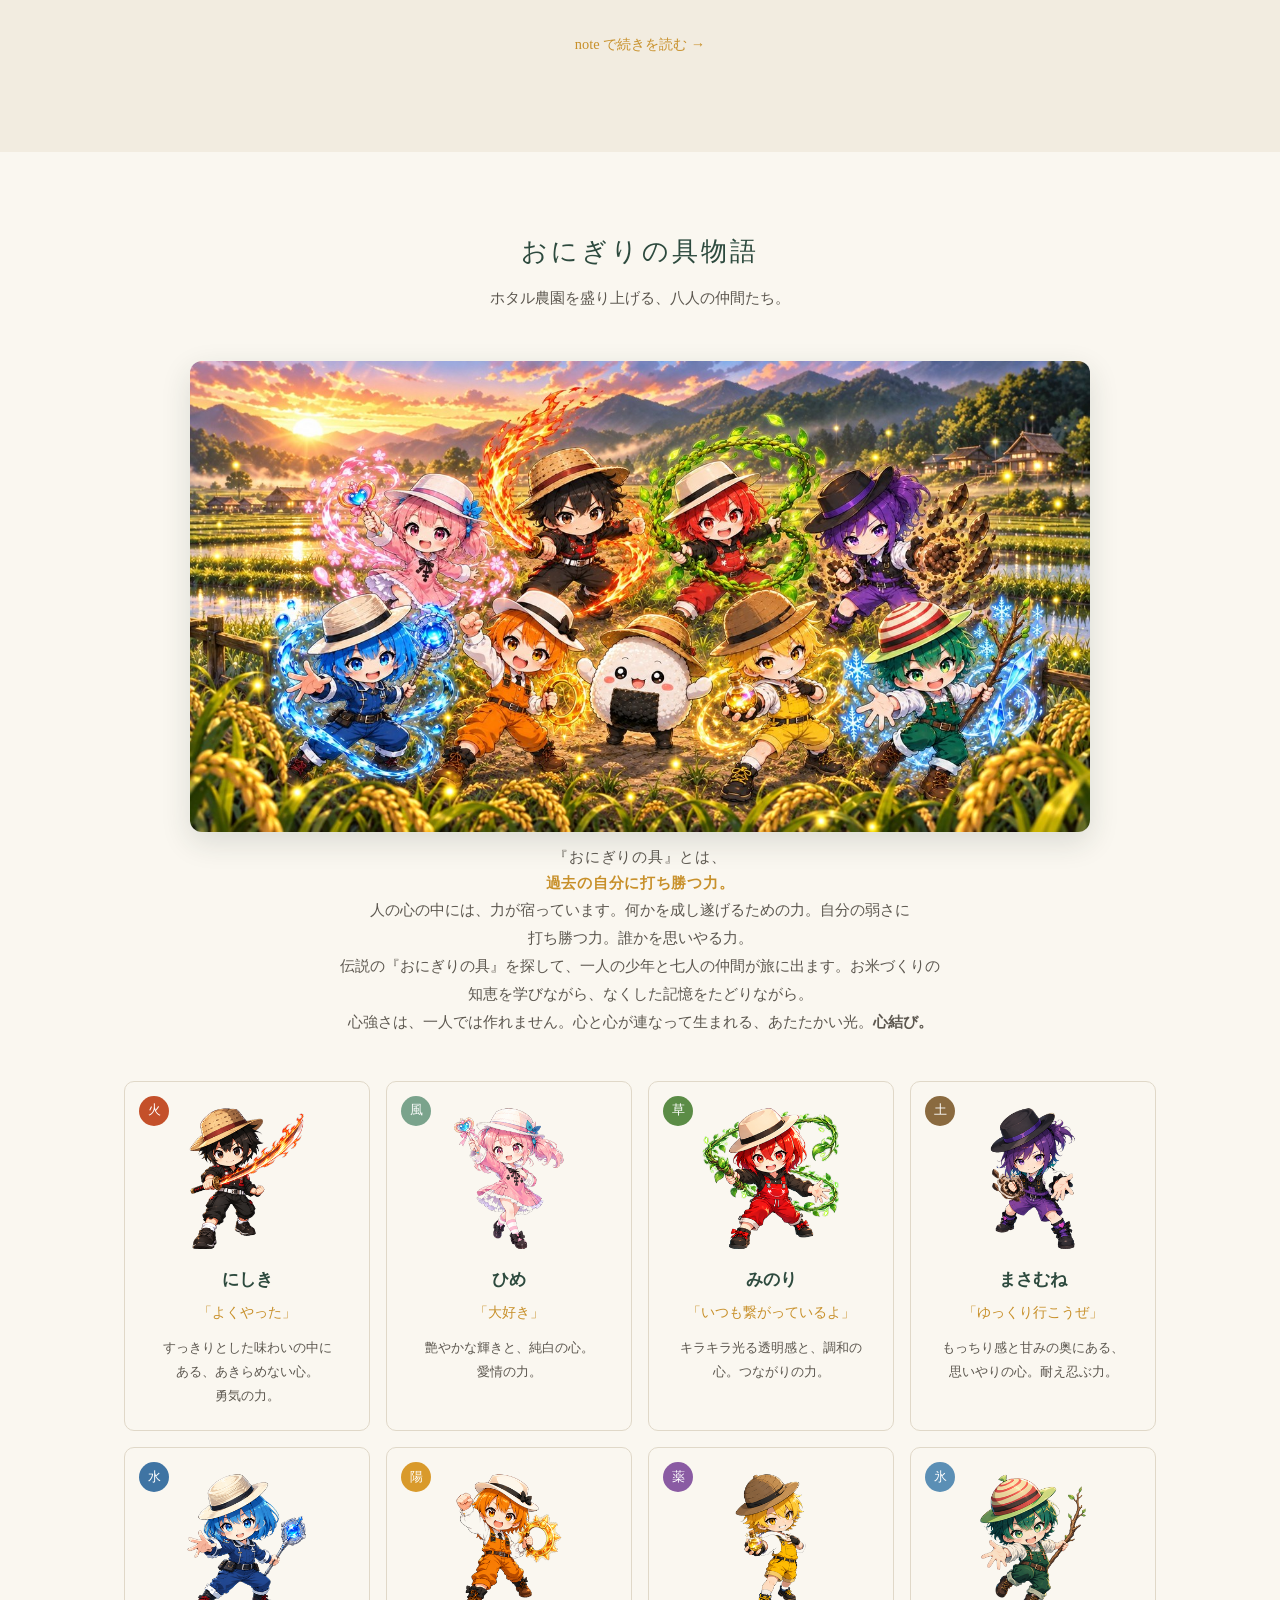
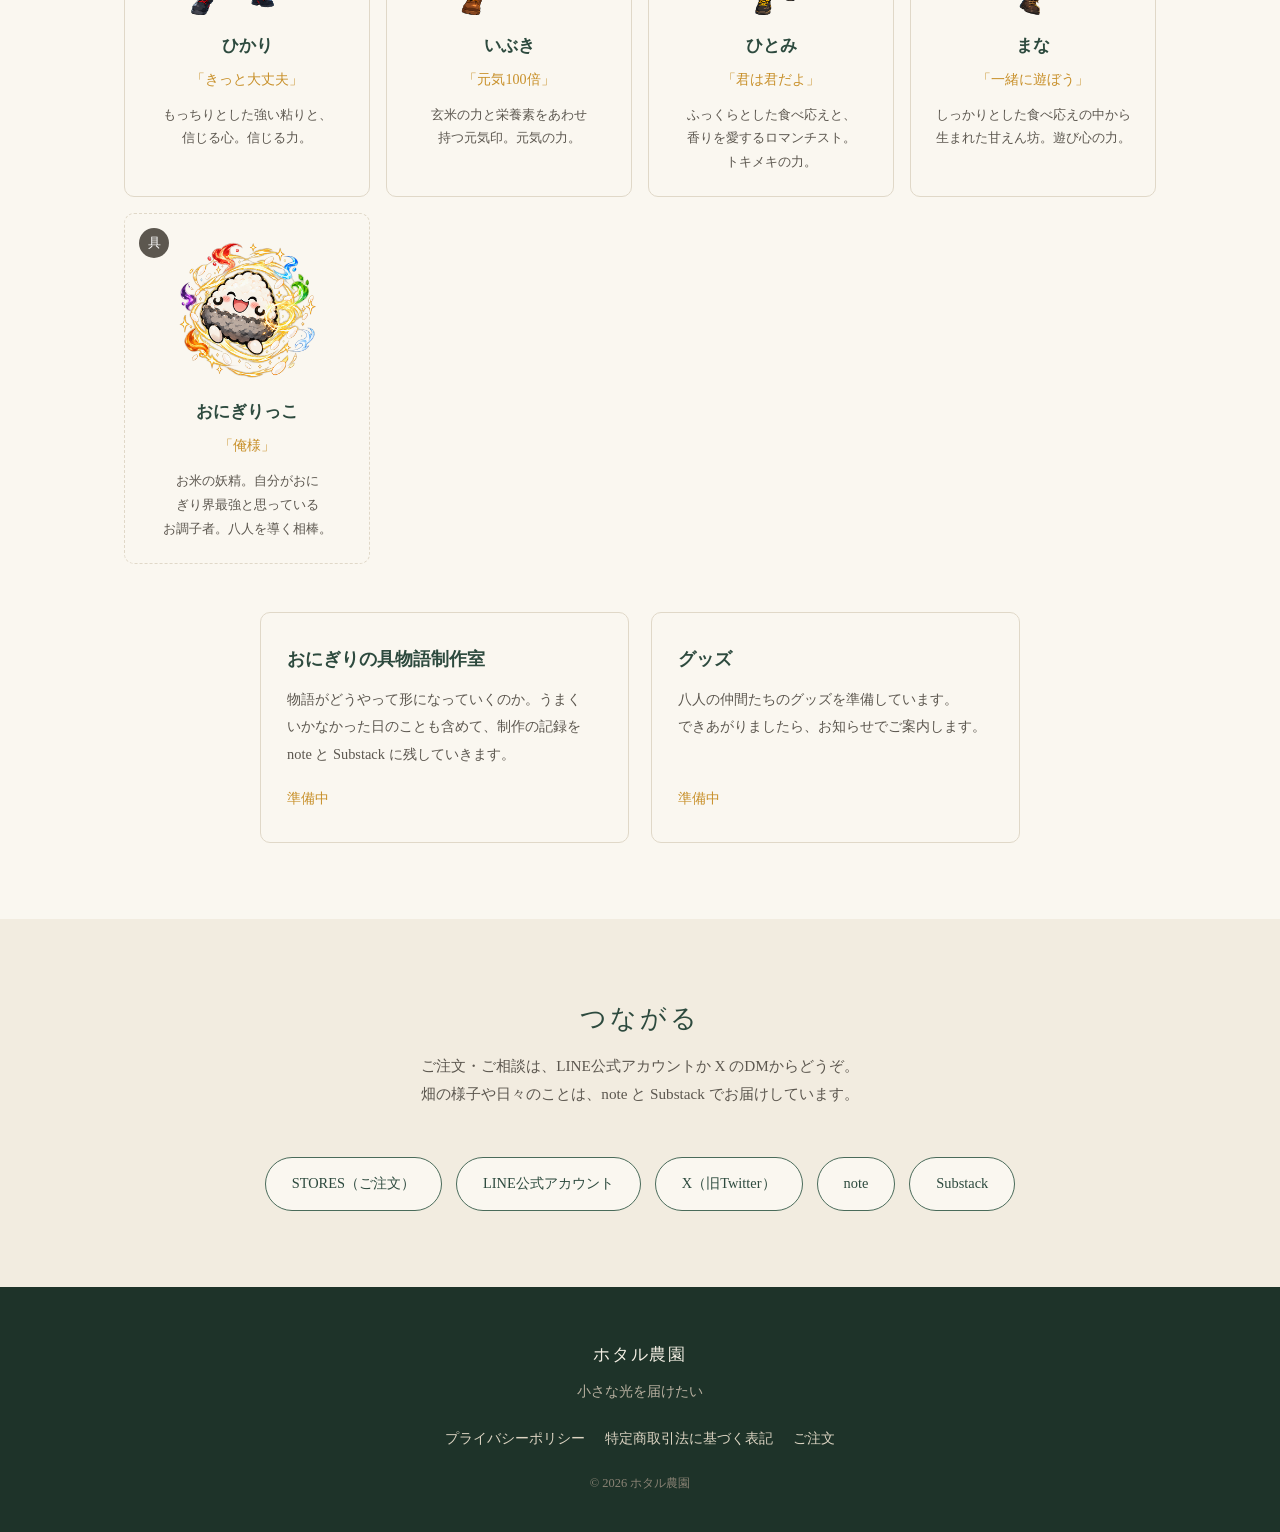
==== commit 7583fb65: "携帯で文字を大きくすると「、」が行頭に落ちていたのを直した／ リード文を「、」で改行するようにした 見てくださっている方から、画像10枚に紫のペンで印をつけていただいた。  1. 行頭の「、」「。」（" ====
--- a/index.html
+++ b/index.html
@@ -61,7 +61,14 @@
    どのブラウザでも言葉の途中で切れなくなる。
    長すぎる語がはみ出さないよう anywhere も付ける */
 p, dd, dt, li, span, h1, h2, h3, h4, caption, figcaption{
-  word-break:keep-all; overflow-wrap:anywhere;
+  word-break:keep-all;
+  /* overflow-wrap は指定しない。
+     anywhere も break-word も、入りきらないときに日本語の決まり
+     （行頭に「、」「。」を置かない）を無視して折ってしまう。
+     文字を大きくして読む方の画面で、「、」が行頭に落ちていた
+     （2026年9月15日に教えていただいた）。
+     区切り（wbr）は全部の文章に入れてあるので、これで足りる */
+  line-break:strict;          /* 日本語の行頭・行末の決まりを守る */
 }
 /* スマホのときだけ入る改行。最後の行に短い語だけ残る「泣き別れ」を防ぐ */
 .sp-br{ display:none; }
@@ -593,7 +600,7 @@
   <div class="hero">
     <div class="wrap">
       <h1>小さな光を<i class="kt">、</i><wbr><br>届けたい。</h1>
-      <p>畑の<wbr>物語と<i class="kt">、</i><wbr>食卓の<wbr>物語を<wbr>つなぐ。<br>宮城の<wbr>田んぼと<wbr>畑から<i class="kt">、</i><wbr><br class="sp-br">お米と<wbr>季節の<wbr>野菜を。</p>
+      <p>畑の<wbr>物語と<i class="kt">、</i><br class="sp-br">食卓の<wbr>物語を<wbr>つなぐ。<br>宮城の<wbr>田んぼと<wbr>畑から<i class="kt">、</i><br class="sp-br"><wbr><br class="sp-br">お米と<wbr>季節の<wbr>野菜を。</p>
       <a class="buy-btn" href="https://hotarufarm.stores.jp/" target="_blank" rel="noopener"><img src="[data-uri]" alt="" aria-hidden="true">商品を見る</a>
     </div>
   </div>
@@ -602,27 +609,27 @@
   <section id="creed">
     <div class="wrap">
       <h2>理念</h2>
-      <p class="lead">ホタル農園が<i class="kt">、</i><wbr>大切に<wbr>している<wbr>四つの<wbr>こと。</p>
+      <p class="lead">ホタル農園が<i class="kt">、</i><br class="sp-br">大切に<wbr>している<wbr>四つの<wbr>こと。</p>
       <ul class="creed">
         <li>
           <span class="num">01 気持ち</span>
-          <h3>関わる人の、大切なものを大切にする</h3>
+          <h3>関わる<wbr>人の、<wbr>大切な<wbr>ものを<wbr>大切に<wbr>する</h3>
           <p>買ってくださる<wbr>方も、<wbr>一緒に<wbr>汗を<wbr>かいてくださる<wbr>方も、<wbr>この<wbr>農園に<wbr>関わってくださる<wbr>すべての<wbr>方へ。<wbr>その<wbr>人が<wbr>何を<wbr>大切に<wbr>しているのか。<wbr>そこから<wbr>考える<wbr>農園でありたい。</p>
         </li>
         <li>
           <span class="num">02 誇り</span>
-          <h3>田んぼも畑も、自分の人生も耕す</h3>
+          <h3>田んぼも<wbr>畑も、<wbr>自分の<wbr>人生も<wbr>耕す</h3>
           <p>耕すのは<wbr>土だけではありません。<wbr>自分の<wbr>誇りを<wbr>見つめな<wbr>おし、<wbr>これまでの<wbr>人生の<wbr>失敗を<wbr>糧に<wbr>して、<wbr>これからの<wbr>自分を<wbr>耕していく。<wbr>その<wbr>大切さを、<wbr>この<wbr>農園から<wbr>伝えたい。</p>
         </li>
         <li>
           <span class="num">03 物語</span>
-          <h3>畑の物語が、食卓の物語になる</h3>
+          <h3>畑の<wbr>物語が、<wbr>食卓の<wbr>物語に<wbr>なる</h3>
           <p>野菜を<wbr>育てる<wbr>苦労も、<wbr>うまく<wbr>できた<wbr>日の<wbr>うれしさも、<wbr>ホタル農園の<wbr>物語です。<wbr>それが<wbr>食べてくださる<wbr>方の<wbr>毎日に<wbr>つながっていく。<wbr>苦手だった<wbr>ものが<wbr>食べられるようになった。<wbr>食卓に<wbr>家族の<wbr>会話が<wbr>生まれた。<wbr>そんな<wbr>ふうに。</p>
         </li>
         <li>
           <span class="num">04 体験</span>
-          <h3>これまでの「おいしい」を、ぬりかえる</h3>
-          <p>ごはんって、こんな味だったのか。<br>その一口が、当たり前だと思っていたものをひっくり返す。ホタル農園が届けたいのは、お米や野菜そのものではなく、心が動いたその瞬間です。</p>
+          <h3>これまでの<wbr>「おいしい」を、<wbr>ぬりかえる</h3>
+          <p>ごはんって、<wbr>こんな<wbr>味だったのか。<br>その<wbr>一口が、<wbr>当たり前だと<wbr>思っていた<wbr>ものを<wbr>ひっくり返す。<wbr>ホタル農園が<wbr>届けたいのは、<wbr>お米や<wbr>野菜<wbr>その<wbr>ものではなく、<wbr>心が<wbr>動いた<wbr>その<wbr>瞬間です。</p>
         </li>
       </ul>
     </div>
@@ -632,26 +639,26 @@
   <section id="changes">
     <div class="wrap">
       <h2>5つの変化</h2>
-      <p class="lead">ホタル農園が<i class="kt">、</i><wbr>これから<wbr>起こしたい<wbr>変化です。</p>
+      <p class="lead">ホタル農園が<i class="kt">、</i><br class="sp-br">これから<wbr>起こしたい<wbr>変化です。</p>
       <ol class="changes">
         <li>
-          <strong>ホタル農園の変化</strong>
+          <strong>ホタル農園の<wbr>変化</strong>
           <span>年間所得 1,000万円を<wbr>達成する。</span>
         </li>
         <li>
-          <strong>野菜作りを始める人をつくる</strong>
+          <strong>野<wbr>菜作りを<wbr>始める<wbr>人を<wbr>つくる</strong>
           <span>まず、<wbr>土に<wbr>ふれてみる<wbr>人を<wbr>増やす。</span>
         </li>
         <li>
-          <strong>農業を本格的に始める人をつくる</strong>
+          <strong>農業を<wbr>本格的に<wbr>始める<wbr>人を<wbr>つくる</strong>
           <span>趣味から<wbr>一歩、<wbr>踏み出せる<wbr>人を<wbr>増やす。</span>
         </li>
         <li>
-          <strong>農業だけで年間売上1,000万円を作れる人をつくる</strong>
+          <strong>農業だけで<wbr>年間売上1,000万円を<wbr>作れる<wbr>人を<wbr>つくる</strong>
           <span>農業で<wbr>食べていける、を<wbr>現実に<wbr>する。</span>
         </li>
         <li class="final">
-          <strong>『誇りのカケラ』</strong>
+          <strong>『誇りの<wbr>カケラ』</strong>
           <span>どんなに<wbr>歳を<wbr>重ねても、<wbr>体や<wbr>心に<wbr>何かしらの<wbr>不安が<wbr>あっても、<wbr>輝ける<wbr>世界を<wbr>つくる。</span>
         </li>
       </ol>
@@ -661,8 +668,8 @@
   <!-- 商品 -->
   <section id="products">
     <div class="wrap">
-      <h2>商品のご案内</h2>
-      <p class="lead">宮城の<wbr>田んぼと<wbr>畑から。<wbr>お米と<i class="kt">、</i><wbr>季節の<wbr>野菜を<wbr>お届けします。</p>
+      <h2>商品の<wbr>ご案内</h2>
+      <p class="lead">宮城の<wbr>田んぼと<wbr>畑から。<wbr>お米と<i class="kt">、</i><br class="sp-br">季節の<wbr>野菜を<wbr>お届けします。</p>
 
       <!-- お米 -->
       <div class="product-block">
@@ -676,7 +683,7 @@
               <img class="pin" src="img/c-nishiki.png" alt="ササニシキのにしき" loading="lazy">
               <h4>ササニシキ</h4>
             </div>
-            <p class="rice-catch">食卓の名脇役。</p>
+            <p class="rice-catch">食卓の<wbr>名脇役。</p>
             <p>派手さは、<wbr>ないかもしれません。<wbr>粘りが<wbr>控えめで、<wbr>口の<wbr>中で<wbr>ほろっと<wbr>ほどけて<wbr>いきます。<wbr>お米が<wbr>主張しすぎないから、<wbr>おかずの<wbr>味が<wbr>立つ。<wbr>毎日<wbr>食べても<wbr>飽きない。<wbr>そんな<wbr>やさしさを<wbr>持った<wbr>お米です。</p>
             <dl>
               <div><dt>炊き方</dt><dd>30分ほど<wbr>しっかり<wbr>浸けてから、<wbr>水は<wbr>表示どおりに。<wbr>粒の<wbr>輪郭を<wbr>残したい<wbr>ときは、<wbr>ほんの<wbr>少し<wbr>控えめに。<wbr>酢との<wbr>相性が<wbr>よいので、<wbr>寿司飯に<wbr>すると<wbr>持ち味が<wbr>出ます。</dd></div>
@@ -696,7 +703,7 @@
               <img class="pin" src="img/c-hime.png" alt="つや姫のひめ" loading="lazy">
               <h4>つや姫</h4>
             </div>
-            <p class="rice-catch">美しさまで<i class="kt">、</i><wbr>美味しい。</p>
+            <p class="rice-catch">美しさまで<i class="kt">、</i><br class="sp-br">美味しい。</p>
             <p>炊飯器を<wbr>開けた<wbr>瞬間、<wbr>まず<wbr>ツヤに<wbr>目を<wbr>奪われます。<wbr>一粒<wbr>一粒が<wbr>しっかり<wbr>立ち、<wbr>見ているだけで<wbr>食欲が<wbr>わく。<wbr>甘み、<wbr>旨み、<wbr>香り。<wbr>その<wbr>すべての<wbr>バランスが<wbr>よく、<wbr>誰が<wbr>食べても<wbr>「おいしい」と<wbr>感じやすい<wbr>お米です。</p>
             <dl>
               <div><dt>炊き方</dt><dd>研ぐ<wbr>ときは<wbr>力を<wbr>入れず、<wbr>やさしく。<wbr>水を<wbr>ほんの<wbr>少し<wbr>控えめに<wbr>すると、<wbr>粒が<wbr>立ちます。<wbr>炊き<wbr>上がったら<wbr>10分<wbr>蒸らして、<wbr>切るように<wbr>混ぜてください。</dd></div>
@@ -716,7 +723,7 @@
               <img class="pin" src="img/c-masamune.png" alt="だて正夢のまさむね" loading="lazy">
               <h4>だて正夢</h4>
             </div>
-            <p class="rice-catch">白米が<i class="kt">、</i><wbr>主役に<wbr>なる。</p>
+            <p class="rice-catch">白米が<i class="kt">、</i><br class="sp-br">主役に<wbr>なる。</p>
             <p>初めて<wbr>食べた<wbr>方が<wbr>驚くのは、<wbr>そのもちもち感。<wbr>噛むたびに<wbr>甘みが<wbr>広がって、<wbr>お米その<wbr>ものの<wbr>存在感を<wbr>感じます。<wbr>おかずが<wbr>なくても、<wbr>つい箸が<wbr>進んでしまう。<wbr>冷めても<wbr>おいしいので、<wbr>おに<wbr>ぎりに<wbr>すると<wbr>持ち味が<wbr>出ます。</p>
             <dl>
               <div><dt>炊き方</dt><dd>もともと<wbr>粘る<wbr>お米なので、<wbr>水は<wbr>控えめに。<wbr>べた<wbr>つきが<wbr>気に<wbr>なる<wbr>ときは、<wbr>さらに<wbr>少し<wbr>減らして。<wbr>蒸らしを<wbr>しっかり<wbr>取ると、<wbr>粒が<wbr>ほどけます。</dd></div>
@@ -736,7 +743,7 @@
               <img class="pin" src="img/c-hitomi.png" alt="ひとめぼれのひとみ" loading="lazy">
               <h4>ひとめぼれ</h4>
             </div>
-            <p class="rice-catch">毎日に<i class="kt">、</i><wbr>寄り添う<wbr>お米。</p>
+            <p class="rice-catch">毎日に<i class="kt">、</i><br class="sp-br">寄り添う<wbr>お米。</p>
             <p>甘み、<wbr>粘り、<wbr>やわらかさ。<wbr>その<wbr>すべてが<wbr>ちょうどいい。<wbr>だから、<wbr>子どもから<wbr>大人まで<wbr>食べやすい。<wbr>和食にも、<wbr>洋食にも、<wbr>中華にも<wbr>合います。<wbr>迷ったら、<wbr>まずは<wbr>ひとめぼれ。<wbr>そんな<wbr>言葉が<wbr>似合う<wbr>品種です。</p>
             <dl>
               <div><dt>炊き方</dt><dd>表示ど<wbr>おりの<wbr>水加減で、<wbr>素直に<wbr>おいしく<wbr>炊けます。<wbr>難しい<wbr>ことは<wbr>要りません。<wbr>やわらかめが<wbr>好みなら、<wbr>水を<wbr>ほんの<wbr>少し<wbr>多めに。</dd></div>
@@ -755,7 +762,7 @@
 
         <div class="table-scroll">
           <table>
-            <caption>令和8年産（税込）</caption>
+            <caption>令和8年産<wbr>（税込）</caption>
             <thead>
               <tr><th>内容量</th><th>精米</th><th>玄米</th></tr>
             </thead>
@@ -769,19 +776,19 @@
         </div>
         <div class="table-scroll">
           <table>
-            <caption>送料（1回のお届けにつき・税込）</caption>
+            <caption>送料（1回の<wbr>お届けに<wbr>つき・<wbr>税込）</caption>
             <thead>
               <tr><th>お届け先</th><th>5kg</th><th>10kg</th><th>20kg・30kg</th></tr>
             </thead>
             <tbody>
               <tr><td>九州・沖縄</td><td>1,750円</td><td>1,950円</td><td rowspan="2" class="free">送料無料</td></tr>
-              <tr><td>その他の地域</td><td>1,050円</td><td>1,250円</td></tr>
+              <tr><td>その<wbr>他の<wbr>地域</td><td>1,050円</td><td>1,250円</td></tr>
             </tbody>
           </table>
         </div>
         <p class="note">
-          <b>7,000円以上のご購入で、5kg・10kgも送料が無料になります。</b><br>
-          年間のご予約も承っています。20kg ずつのお届けなど、ご相談ください。
+          <b>7,000円以上の<wbr>ご購入で、<wbr>5kg・10kgも<wbr>送料が<wbr>無料に<wbr>なります。</b><br>
+          年間の<wbr>ご予約も<wbr>承っています。<wbr>20kg<wbr> ずつの<wbr>お届けなど、<wbr>ご相談ください。<wbr>
         </p>
 
       </div>
@@ -797,12 +804,12 @@
               <img class="pin" src="img/c-minori.png" alt="みのり" loading="lazy">
               <h3>プチぷよ</h3>
             </div>
-            <p>トマトって、こんな食べものだったのか。<br>皮のやわらかさに驚いて、気づけば二つ目に手が伸びています。苦手だった方ほど、その差に驚かれます。トマトの概念が変わる一口を。</p>
+            <p>トマトって、<wbr>こんな<wbr>食べものだったのか。<br>皮の<wbr>やわらかさに<wbr>驚いて、<wbr>気づけば<wbr>二つ目に<wbr>手が<wbr>伸びています。<wbr>苦手だった<wbr>方ほど、<wbr>その<wbr>差に<wbr>驚かれます。<wbr>トマトの<wbr>概念が<wbr>変わる<wbr>一口を。</p>
           <div class="rice-video">
               <video controls preload="none" playsinline poster="img/v-minori.jpg">
                 <source src="video/minori.mp4" type="video/mp4">
               </video>
-              <p class="video-cap">みのりちゃんが、プチぷよを紹介します（38秒・音声はAIで作っています）</p>
+              <p class="video-cap">みのりちゃんが、<wbr>プチぷよを<wbr>紹介します<wbr>（38秒・<wbr>音声は<wbr>AIで<wbr>作っています）</p>
             </div>
           </div>
           <div class="card">
@@ -810,7 +817,7 @@
               <img class="pin" src="img/c-hikari.png" alt="ひかり" loading="lazy">
               <h3>とうもろこし</h3>
             </div>
-            <p>かじった時の音と、口いっぱいの甘さ。夏の記憶は、いつも味と一緒によみがえります。今年の夏の思い出に。<br>収穫の時期が品種ごとに違うため、ご予約は一品種をお選びください。</p>
+            <p>かじった<wbr>時の<wbr>音と、<wbr>口<wbr>いっぱいの<wbr>甘さ。<wbr>夏の<wbr>記憶は、<wbr>いつも<wbr>味と<wbr>一緒に<wbr>よみが<wbr>えります。<wbr>今年の<wbr>夏の<wbr>思い出に。<br>収穫の<wbr>時期が<wbr>品種ごとに<wbr>違うため、<wbr>ご予約は<wbr>一品種を<wbr>お選びください。</p>
             <ul class="varieties small">
               <li>ピュアホワイト</li>
               <li>ドルチェドリーム</li>
@@ -821,7 +828,7 @@
               <video controls preload="none" playsinline poster="img/v-hikari.jpg">
                 <source src="video/hikari.mp4" type="video/mp4">
               </video>
-              <p class="video-cap">ひかりちゃんが、とうもろこしを紹介します（38秒・音声はAIで作っています）</p>
+              <p class="video-cap">ひかりちゃんが、<wbr>とうもろこしを<wbr>紹介します<wbr>（38秒・<wbr>音声は<wbr>AIで<wbr>作っています）</p>
             </div>
           </div>
           <div class="card">
@@ -838,16 +845,16 @@
               <video controls preload="none" playsinline poster="img/v-ibuki.jpg">
                 <source src="video/ibuki.mp4" type="video/mp4">
               </video>
-              <p class="video-cap">いぶきちゃんが、ブロッコリーを紹介します（38秒・音声はAIで作っています）</p>
+              <p class="video-cap">い<wbr>ぶきちゃんが、<wbr>ブロッコリーを<wbr>紹介します<wbr>（38秒・<wbr>音声は<wbr>AIで<wbr>作っています）</p>
             </div>
           </div>
           <div class="card coming">
             <div class="rice-head">
               <img class="pin" src="img/c-mana.png" alt="まな" loading="lazy">
-              <h3>梨 <span class="badge">苗を育てています</span></h3>
-            </div>
-            <p class="catch">三年先の秋を、<br>いま植えています。</p>
-            <p>いまは、苗を育てているところです。実がなるまで、あと三年。<br>ひと切れで、秋がくる。そんな梨になるように、毎日、手をかけています。<br>皆さまの食卓に並ぶその日まで、どうぞ気長にお待ちください。</p>
+              <h3>梨 <span class="badge">苗を<wbr>育てています</span></h3>
+            </div>
+            <p class="catch">三年先の<wbr>秋を、<br>いま植えています。</p>
+            <p>いまは、<wbr>苗を<wbr>育てている<wbr>ところです。<wbr>実が<wbr>なるまで、<wbr>あと<wbr>三年。<br>ひと<wbr>切れで、<wbr>秋が<wbr>くる。<wbr>そんな<wbr>梨に<wbr>なるように、<wbr>毎日、<wbr>手を<wbr>かけています。<br>皆さまの<wbr>食卓に<wbr>並ぶ<wbr>その<wbr>日まで、<wbr>どうぞ気長に<wbr>お待ちください。</p>
             <ul class="varieties small">
               <li>幸水</li>
               <li>豊水</li>
@@ -859,7 +866,7 @@
               <video controls preload="none" playsinline poster="img/v-mana.jpg">
                 <source src="video/mana.mp4" type="video/mp4">
               </video>
-              <p class="video-cap">まな君が、梨のことを話します（38秒・音声はAIで作っています）</p>
+              <p class="video-cap">まな<wbr>君が、<wbr>梨の<wbr>ことを<wbr>話します<wbr>（38秒・<wbr>音声は<wbr>AIで<wbr>作っています）</p>
             </div>
           </div>
         </div>
@@ -867,7 +874,7 @@
       </div>
 
       <p class="center">
-        <a class="buy-btn big" href="https://hotarufarm.stores.jp/" target="_blank" rel="noopener"><img class="swing" src="[data-uri]" alt="" aria-hidden="true">STORES でご注文</a>
+        <a class="buy-btn big" href="https://hotarufarm.stores.jp/" target="_blank" rel="noopener"><img class="swing" src="[data-uri]" alt="" aria-hidden="true">STORES で<wbr>ご注文</a>
       </p>
     </div>
   </section>
@@ -876,32 +883,32 @@
   <section id="voices">
     <div class="wrap">
       <h2>購入体験</h2>
-      <p class="lead">受け取った<wbr>方が<i class="kt">、</i><wbr>それぞれの<wbr>言葉で<wbr>書いてくださった<wbr>ものです。</p>
+      <p class="lead">受け取った<wbr>方が<i class="kt">、</i><br class="sp-br">それぞれの<wbr>言葉で<wbr>書いてくださった<wbr>ものです。</p>
 
       <div class="voices">
         <div class="vcol">
-          <blockquote class="twitter-tweet"><p lang="ja" dir="ltr">フッキーさんの投稿</p><a href="https://twitter.com/ken_myself_ken/status/2096093365146419560">Xで見る</a></blockquote>
-          <blockquote class="twitter-tweet"><p lang="ja" dir="ltr">miuたんさんの投稿</p><a href="https://twitter.com/miumiu_nft/status/2090768139978264933">Xで見る</a></blockquote>
-          <blockquote class="twitter-tweet"><p lang="ja" dir="ltr">はっちゃんさんの投稿</p><a href="https://twitter.com/hata0811wanwan/status/2086403635274256516">Xで見る</a></blockquote>
+          <blockquote class="twitter-tweet"><p lang="ja" dir="ltr">フッキーさんの<wbr>投稿</p><a href="https://twitter.com/ken_myself_ken/status/2096093365146419560">Xで見る</a></blockquote>
+          <blockquote class="twitter-tweet"><p lang="ja" dir="ltr">miuたんさんの<wbr>投稿</p><a href="https://twitter.com/miumiu_nft/status/2090768139978264933">Xで見る</a></blockquote>
+          <blockquote class="twitter-tweet"><p lang="ja" dir="ltr">はっちゃんさんの<wbr>投稿</p><a href="https://twitter.com/hata0811wanwan/status/2086403635274256516">Xで見る</a></blockquote>
 
           <div class="voice-link">
             <span class="voice-src">Substack</span>
-            <p>はなももさん</p>
-            <a href="https://substack.com/@hanamomototonoeru/note/c-312527053" target="_blank" rel="noopener">投稿を読む →</a>
+            <p>は<wbr>なももさん</p>
+            <a href="https://substack.com/@hanamomototonoeru/note/c-312527053" target="_blank" rel="noopener">投稿を<wbr>読む →</a>
           </div>
         </div>
 
         <div class="vcol">
-          <blockquote class="twitter-tweet"><p lang="ja" dir="ltr">ゆうたろうさんの投稿</p><a href="https://twitter.com/kma4w7hayke7ovw/status/2082415706415784258">Xで見る</a></blockquote>
-          <blockquote class="twitter-tweet"><p lang="ja" dir="ltr">虎ちゃんさんの投稿</p><a href="https://twitter.com/toratora202501/status/2086276481429410051">Xで見る</a></blockquote>
-          <blockquote class="twitter-tweet"><p lang="ja" dir="ltr">ちゃつみさんの投稿</p><a href="https://twitter.com/chatsumi897/status/2083092703265640906">Xで見る</a></blockquote>
-          <blockquote class="twitter-tweet"><p lang="ja" dir="ltr">ターちゃんさんの投稿</p><a href="https://twitter.com/naonaotti/status/2082044737067033054">Xで見る</a></blockquote>
+          <blockquote class="twitter-tweet"><p lang="ja" dir="ltr">ゆう<wbr>たろうさんの<wbr>投稿</p><a href="https://twitter.com/kma4w7hayke7ovw/status/2082415706415784258">Xで見る</a></blockquote>
+          <blockquote class="twitter-tweet"><p lang="ja" dir="ltr">虎ちゃんさんの<wbr>投稿</p><a href="https://twitter.com/toratora202501/status/2086276481429410051">Xで見る</a></blockquote>
+          <blockquote class="twitter-tweet"><p lang="ja" dir="ltr">ちゃつみさんの<wbr>投稿</p><a href="https://twitter.com/chatsumi897/status/2083092703265640906">Xで見る</a></blockquote>
+          <blockquote class="twitter-tweet"><p lang="ja" dir="ltr">ターちゃんさんの<wbr>投稿</p><a href="https://twitter.com/naonaotti/status/2082044737067033054">Xで見る</a></blockquote>
         </div>
       </div>
 
       <p class="voices-note">
-        ここに載せきれないほど、たくさんのお声をいただいています。<br>
-        そのひとつひとつが、次の一年を育てる力になっています。
+        ここに<wbr>載せきれない<wbr>ほど、<wbr>たくさんの<wbr>お声を<wbr>いただいています。<br>
+        <wbr>その<wbr>ひとつ<wbr>ひとつが、<wbr>次の<wbr>一年を<wbr>育てる<wbr>力に<wbr>なっています。<wbr>
       </p>
 
     </div>
@@ -911,14 +918,14 @@
   <section id="news">
     <div class="wrap">
       <h2>お知らせ</h2>
-      <p class="lead">新米の<wbr>入荷や<i class="kt">、</i><wbr>ご予約の<wbr>開始などを<wbr>お伝えします。</p>
+      <p class="lead">新米の<wbr>入荷や<i class="kt">、</i><br class="sp-br">ご予約の<wbr>開始などを<wbr>お伝えします。</p>
 
       <!-- 新米予約 ── 完売 -->
       <div class="notice notice-soldout">
         <p class="notice-eyebrow">令和8年産 新米</p>
-        <h3 class="notice-title">おかげさまで<i class="kt">、</i><wbr>ご予約数に<wbr>達しました。</h3>
-        <p class="soldout-lead">たくさんの<wbr>ご予約を<i class="kt">、</i><wbr>ありがとう<wbr>ございました。<br>先行予約の<wbr>あいだに<i class="kt">、</i><wbr>ご用意していた<wbr>分が<wbr>うまってしまいました。</p>
-        <p class="soldout-lead">一般予約は<i class="kt">、</i><wbr>見合わせる<wbr>ことと<wbr>いたします。<br>楽しみに<wbr>してくださっていた方<i class="kt">、</i><wbr>申し訳ありません。</p>
+        <h3 class="notice-title">おかげさまで<i class="kt">、</i><br class="sp-br">ご予約数に<wbr>達しました。</h3>
+        <p class="soldout-lead">たくさんの<wbr>ご予約を<i class="kt">、</i><br class="sp-br">ありがとう<wbr>ございました。<br>先行予約の<wbr>あいだに<i class="kt">、</i><br class="sp-br">ご用意していた<wbr>分が<wbr>うまってしまいました。</p>
+        <p class="soldout-lead">一般予約は<i class="kt">、</i><br class="sp-br">見合わせる<wbr>ことと<wbr>いたします。<br>楽しみに<wbr>してくださっていた<wbr>方<i class="kt">、</i><br class="sp-br">申し訳ありません。</p>
         <p class="notice-note">※ 次の<wbr>ご案内は、<wbr>あらためて<wbr>こちらと<wbr>Xで<wbr>お知らせします。</p>
       </div>
 
@@ -935,16 +942,16 @@
   <!-- 読み物・活動 -->
   <section id="read">
     <div class="wrap">
-      <h2>植物生理を詠む</h2>
-      <p class="lead">植物のしくみを通して、人の生き方を照らす連載です。<br>畑で見ていることを、そのまま書いています。</p>
+      <h2>植物生理を<wbr>詠む</h2>
+      <p class="lead">植物の<wbr>しくみを<wbr>通して、<br class="sp-br">人の<wbr>生き方を<wbr>照らす連載です。<br>畑で<wbr>見ている<wbr>ことを、<br class="sp-br">そのまま<wbr>書いています。</p>
 
       <ol class="series">
         <li>
           <a href="https://note.com/quiet_newt7726/n/n943a83c1babd" target="_blank" rel="noopener">
             <span class="ep">第1回</span>
             <span class="body">
-              <b>種が目を覚ますとき</b>
-              <i>芽を出すか、まだ待つか。種は、自分で決めている。</i>
+              <b>種が<wbr>目を<wbr>覚ますと<wbr>き</b>
+              <i>芽を<wbr>出すか、<wbr>まだ<wbr>待つか。<wbr>種は、<wbr>自分で<wbr>決めている。</i>
             </span>
           </a>
         </li>
@@ -952,8 +959,8 @@
           <a href="https://note.com/quiet_newt7726/n/nef54e1ace648" target="_blank" rel="noopener">
             <span class="ep">第2回</span>
             <span class="body">
-              <b>土をつくるということ</b>
-              <i>よい土には、すきまがある。水も、空気も、根も通る。</i>
+              <b>土を<wbr>つくると<wbr>いう<wbr>こと</b>
+              <i>よい土には、<wbr>すきまが<wbr>ある。<wbr>水も、<wbr>空気も、<wbr>根も<wbr>通る。</i>
             </span>
           </a>
         </li>
@@ -961,8 +968,8 @@
           <a href="https://note.com/quiet_newt7726/n/n83b688132cb6" target="_blank" rel="noopener">
             <span class="ep">第3回</span>
             <span class="body">
-              <b>根をはるということ</b>
-              <i>移された植物が、新しい場所で根を出すまで。</i>
+              <b>根を<wbr>はると<wbr>いう<wbr>こと</b>
+              <i>移された<wbr>植物が、<wbr>新しい<wbr>場所で<wbr>根を<wbr>出すまで。</i>
             </span>
           </a>
         </li>
@@ -970,8 +977,8 @@
           <a href="https://note.com/quiet_newt7726/n/nca1ea20b4e12" target="_blank" rel="noopener">
             <span class="ep">第4回</span>
             <span class="body">
-              <b>植物には、ふるさとの記憶がある</b>
-              <i>生まれた土地の気候を、体がおぼえている。</i>
+              <b>植物には、<wbr>ふるさとの<wbr>記憶が<wbr>ある</b>
+              <i>生まれた<wbr>土地の<wbr>気候を、体が<wbr>おぼえている。</i>
             </span>
           </a>
         </li>
@@ -979,8 +986,8 @@
           <a href="https://note.com/quiet_newt7726/n/n37a8308f478e" target="_blank" rel="noopener">
             <span class="ep">第5回</span>
             <span class="body">
-              <b>風は、植物の水を奪っていく</b>
-              <i>見えないところで、失われていくもの。</i>
+              <b>風は、<wbr>植物の<wbr>水を<wbr>奪っていく</b>
+              <i>見えない<wbr>ところで、<wbr>失われていく<wbr>もの。</i>
             </span>
           </a>
         </li>
@@ -988,8 +995,8 @@
           <a href="https://note.com/quiet_newt7726/n/nb705521a2465" target="_blank" rel="noopener">
             <span class="ep">第6回</span>
             <span class="body">
-              <b>光合成だけでは、生きていけない</b>
-              <i>光を浴びるだけでは、足りないのです。</i>
+              <b>光合成だけでは、<wbr>生きていけない</b>
+              <i>光を<wbr>浴びるだけでは、<wbr>足りないのです。</i>
             </span>
           </a>
         </li>
@@ -997,15 +1004,15 @@
           <a href="https://note.com/quiet_newt7726/n/n308b821b1415" target="_blank" rel="noopener">
             <span class="ep">第7回</span>
             <span class="body">
-              <b>肥料とは、可能性を育てるもの</b>
-              <i>植物も、一人では生きていけない。</i>
+              <b>肥料とは、<wbr>可能性を<wbr>育てる<wbr>もの</b>
+              <i>植物も、<wbr>一人では<wbr>生きていけない。</i>
             </span>
           </a>
         </li>
       </ol>
 
       <p class="center series-more">
-        <a href="https://note.com/quiet_newt7726" target="_blank" rel="noopener">note で続きを読む →</a>
+        <a href="https://note.com/quiet_newt7726" target="_blank" rel="noopener">note で<wbr>続きを<wbr>読む →</a>
       </p>
 
     </div>
@@ -1014,8 +1021,8 @@
   <!-- おにぎりの具物語 -->
   <section id="story">
     <div class="wrap">
-      <h2>おにぎりの具物語</h2>
-      <p class="lead">ホタル農園を<wbr>盛り上げる<i class="kt">、</i><wbr>八人の<wbr>仲間たち。</p>
+      <h2>おに<wbr>ぎりの<wbr>具物語</h2>
+      <p class="lead">ホタル農園を<wbr>盛り上げる<i class="kt">、</i><br class="sp-br">八人の<wbr>仲間たち。</p>
 
       <button type="button" class="chara-hero-wrap" id="charaOpen" aria-label="全員集合の絵を大きく見る">
         <img class="chara-hero" src="img/chara.jpg" alt="夕暮れの田んぼで、それぞれの力を放つ八人とおにぎりっこ" loading="lazy" width="1400" height="732">
@@ -1023,27 +1030,27 @@
       <p class="chara-hero-hint">絵を<wbr>押すと<i class="kt">、</i><wbr>大きく<wbr>見られます</p>
 
       <div class="story-concept">
-        <p class="concept-lead">『おにぎりの具』とは、<br><b>過去の自分に打ち勝つ力。</b></p>
-        <p>人の心の中には、力が宿っています。何かを成し遂げるための力。自分の弱さに打ち勝つ力。誰かを思いやる力。<br>
-        伝説の『おにぎりの具』を探して、一人の少年と七人の仲間が旅に出ます。お米づくりの知恵を学びながら、なくした記憶をたどりながら。<br>
-        心強さは、一人では作れません。心と心が連なって生まれる、あたたかい光。<b>心結び。</b></p>
+        <p class="concept-lead">『おにぎりの<wbr>具』とは、<br><b>過去の<wbr>自分に<wbr>打ち勝つ力。</b></p>
+        <p>人の<wbr>心の<wbr>中には、<wbr>力が<wbr>宿っています。<wbr>何かを<wbr>成し遂げる<wbr>ための<wbr>力。<wbr>自分の<wbr>弱さに<wbr>打ち勝つ力。<wbr>誰かを<wbr>思いやる力。<br>
+        伝説の<wbr>『おにぎりの<wbr>具』を<wbr>探して、<wbr>一人の<wbr>少年と<wbr>七人の<wbr>仲間が<wbr>旅に<wbr>出ます。<wbr>お米づくりの<wbr>知恵を<wbr>学びながら、<wbr>なくした<wbr>記憶を<wbr>たどりながら。<br>
+        心強さは、<wbr>一人では<wbr>作れません。<wbr>心と<wbr>心が<wbr>連なって<wbr>生まれる、<wbr>あたたかい光。<b>心結び。</b></p>
       </div>
 
       <div class="chara-grid">
-        <div class="chara"><span class="el el-fire">火</span><img class="face" src="img/f-nishiki.png" alt="にしき" loading="lazy"><h4>にしき</h4><p class="word">「よくやった」</p><p>すっきりとした<wbr>味わいの<wbr>中に<wbr>ある、<wbr>あきらめない心。<wbr>勇気の<wbr>力。</p></div>
+        <div class="chara"><span class="el el-fire">火</span><img class="face" src="img/f-nishiki.png" alt="にしき" loading="lazy"><h4>にしき</h4><p class="word">「よく<wbr>やった」</p><p>すっきりとした<wbr>味わいの<wbr>中に<wbr>ある、<wbr>あきらめない心。<wbr>勇気の<wbr>力。</p></div>
         <div class="chara"><span class="el el-wind">風</span><img class="face" src="img/f-hime.png" alt="ひめ" loading="lazy"><h4>ひめ</h4><p class="word">「大好き」</p><p>艶やかな<wbr>輝きと、<wbr>純白の<wbr>心。<wbr>愛情の<wbr>力。</p></div>
-        <div class="chara"><span class="el el-grass">草</span><img class="face" src="img/f-minori.png" alt="みのり" loading="lazy"><h4>みのり</h4><p class="word">「いつも繋がっているよ」</p><p>キラキラ光る<wbr>透明感と、<wbr>調和の<wbr>心。<wbr>つながりの力。</p></div>
+        <div class="chara"><span class="el el-grass">草</span><img class="face" src="img/f-minori.png" alt="みのり" loading="lazy"><h4>みのり</h4><p class="word">「いつも<wbr>繋がっているよ」</p><p>キラキラ光る<wbr>透明感と、<wbr>調和の<wbr>心。<wbr>つながりの力。</p></div>
         <div class="chara"><span class="el el-earth">土</span><img class="face" src="img/f-masamune.png" alt="まさむね" loading="lazy"><h4>まさむね</h4><p class="word">「ゆっくり行こうぜ」</p><p>もっちり感と<wbr>甘みの<wbr>奥に<wbr>ある、<wbr>思いやりの<wbr>心。<wbr>耐え忍ぶ力。</p></div>
-        <div class="chara"><span class="el el-water">水</span><img class="face" src="img/f-hikari.png" alt="ひかり" loading="lazy"><h4>ひかり</h4><p class="word">「きっと大丈夫」</p><p>もっちりとした<wbr>強い<wbr>粘りと、<wbr>信じる心。<wbr>信じる力。</p></div>
+        <div class="chara"><span class="el el-water">水</span><img class="face" src="img/f-hikari.png" alt="ひかり" loading="lazy"><h4>ひかり</h4><p class="word">「きっと<wbr>大丈夫」</p><p>もっちりとした<wbr>強い<wbr>粘りと、<wbr>信じる心。<wbr>信じる力。</p></div>
         <div class="chara"><span class="el el-sun">陽</span><img class="face" src="img/f-ibuki.png" alt="いぶき" loading="lazy"><h4>いぶき</h4><p class="word">「元気100倍」</p><p>玄米の<wbr>力と<wbr>栄養素を<wbr>あわせ<wbr>持つ元気印。<wbr>元気の<wbr>力。</p></div>
-        <div class="chara"><span class="el el-med">薬</span><img class="face" src="img/f-hitomi.png" alt="ひとみ" loading="lazy"><h4>ひとみ</h4><p class="word">「君は君だよ」</p><p>ふっくらとした<wbr>食べ応えと、<wbr>香りを<wbr>愛する<wbr>ロマンチスト。<wbr>トキメキの<wbr>力。</p></div>
-        <div class="chara"><span class="el el-ice">氷</span><img class="face" src="img/f-mana.png" alt="まな" loading="lazy"><h4>まな</h4><p class="word">「一緒に遊ぼう」</p><p>しっかりとした<wbr>食べ応えの<wbr>中から<wbr>生まれた<wbr>甘えん坊。<wbr>遊び心の<wbr>力。</p></div>
-        <div class="chara buddy"><span class="el el-rice">具</span><img class="face" src="img/f-onigirikko.png" alt="おにぎりっこ" loading="lazy"><h4>おにぎりっこ</h4><p class="word">「俺様」</p><p>お米の<wbr>妖精。<wbr>自分が<wbr>おにぎり界最強と<wbr>思っている<wbr>お調子者。<wbr>八人を<wbr>導く<wbr>相棒。</p></div>
+        <div class="chara"><span class="el el-med">薬</span><img class="face" src="img/f-hitomi.png" alt="ひとみ" loading="lazy"><h4>ひとみ</h4><p class="word">「君は<wbr>君だよ」</p><p>ふっくらとした<wbr>食べ応えと、<wbr>香りを<wbr>愛する<wbr>ロマンチスト。<wbr>トキメキの<wbr>力。</p></div>
+        <div class="chara"><span class="el el-ice">氷</span><img class="face" src="img/f-mana.png" alt="まな" loading="lazy"><h4>まな</h4><p class="word">「一緒に<wbr>遊ぼう」</p><p>しっかりとした<wbr>食べ応えの<wbr>中から<wbr>生まれた<wbr>甘えん坊。<wbr>遊び心の<wbr>力。</p></div>
+        <div class="chara buddy"><span class="el el-rice">具</span><img class="face" src="img/f-onigirikko.png" alt="おにぎりっこ" loading="lazy"><h4>おに<wbr>ぎりっこ</h4><p class="word">「俺様」</p><p>お米の<wbr>妖精。<wbr>自分が<wbr>おに<wbr>ぎり界最強と<wbr>思っている<wbr>お調子者。<wbr>八人を<wbr>導く<wbr>相棒。</p></div>
       </div>
 
       <div class="cards story-cards">
         <div class="card">
-          <h3>おにぎりの具物語制作室</h3>
+          <h3>おに<wbr>ぎりの<wbr>具物語<wbr>制作室</h3>
           <p>物語が<wbr>どうやって<wbr>形に<wbr>なっていくのか。<wbr>うまく<wbr>いかなかった<wbr>日の<wbr>ことも<wbr>含めて、<wbr>制作の<wbr>記録を<wbr> note と<wbr> Substack に<wbr>残していきます。</p>
           <span class="more">準備中</span>
         </div>
@@ -1061,11 +1068,11 @@
   <section id="contact">
     <div class="wrap">
       <h2>つながる</h2>
-      <p class="lead">ご注文・ご相談は、LINE公式アカウントか X のDMからどうぞ。<br>畑の様子や日々のことは、note と Substack でお届けしています。</p>
+      <p class="lead">ご注文・<wbr>ご相談は、<br class="sp-br">LINE公式アカウントか<wbr> X の<wbr>DMから<wbr>どうぞ。<br>畑の<wbr>様子や<wbr>日々の<wbr>ことは、<br class="sp-br">note と<wbr> Substack で<wbr>お届けしています。</p>
       <div class="links">
-        <a href="https://hotarufarm.stores.jp/" target="_blank" rel="noopener">STORES（ご注文）</a>
+        <a href="https://hotarufarm.stores.jp/" target="_blank" rel="noopener">STORES<wbr>（ご注文）</a>
         <a href="https://lin.ee/ZSRq8Va" target="_blank" rel="noopener">LINE公式アカウント</a>
-        <a href="https://x.com/chosen_2022" target="_blank" rel="noopener">X（旧Twitter）</a>
+        <a href="https://x.com/chosen_2022" target="_blank" rel="noopener">X<wbr>（旧Twitter）</a>
         <a href="https://note.com/quiet_newt7726" target="_blank" rel="noopener">note</a>
         <a href="https://hotarufarm.substack.com/" target="_blank" rel="noopener">Substack</a>
       </div>
@@ -1077,11 +1084,11 @@
 <footer>
   <div class="wrap">
     <div class="flogo">ホタル農園</div>
-    <div>小さな光を届けたい</div>
+    <div>小さな<wbr>光を<wbr>届けたい</div>
     <nav>
       <ul>
         <li><a href="privacy.html">プライバシーポリシー</a></li>
-        <li><a href="tokushoho.html">特定商取引法に基づく表記</a></li>
+        <li><a href="tokushoho.html">特定商取引法に<wbr>基づく<wbr>表記</a></li>
         <li><a href="https://hotarufarm.stores.jp/" target="_blank" rel="noopener">ご注文</a></li>
       </ul>
     </nav>
@@ -1094,7 +1101,7 @@
 <div class="lightbox" id="charaBox" hidden>
   <button type="button" class="lightbox-close" id="charaClose" aria-label="閉じる">&times;</button>
   <img alt="夕暮れの田んぼで、それぞれの力を放つ八人とおにぎりっこ">
-  <p class="lightbox-tip">指で横になぞると、みんなが見られます</p>
+  <p class="lightbox-tip">指で<wbr>横に<wbr>なぞると、<wbr>みんなが<wbr>見られます</p>
 </div>
 <script>
 /* 行の終わりに来た「、」を見えなくする。改行そのものが間になるので、
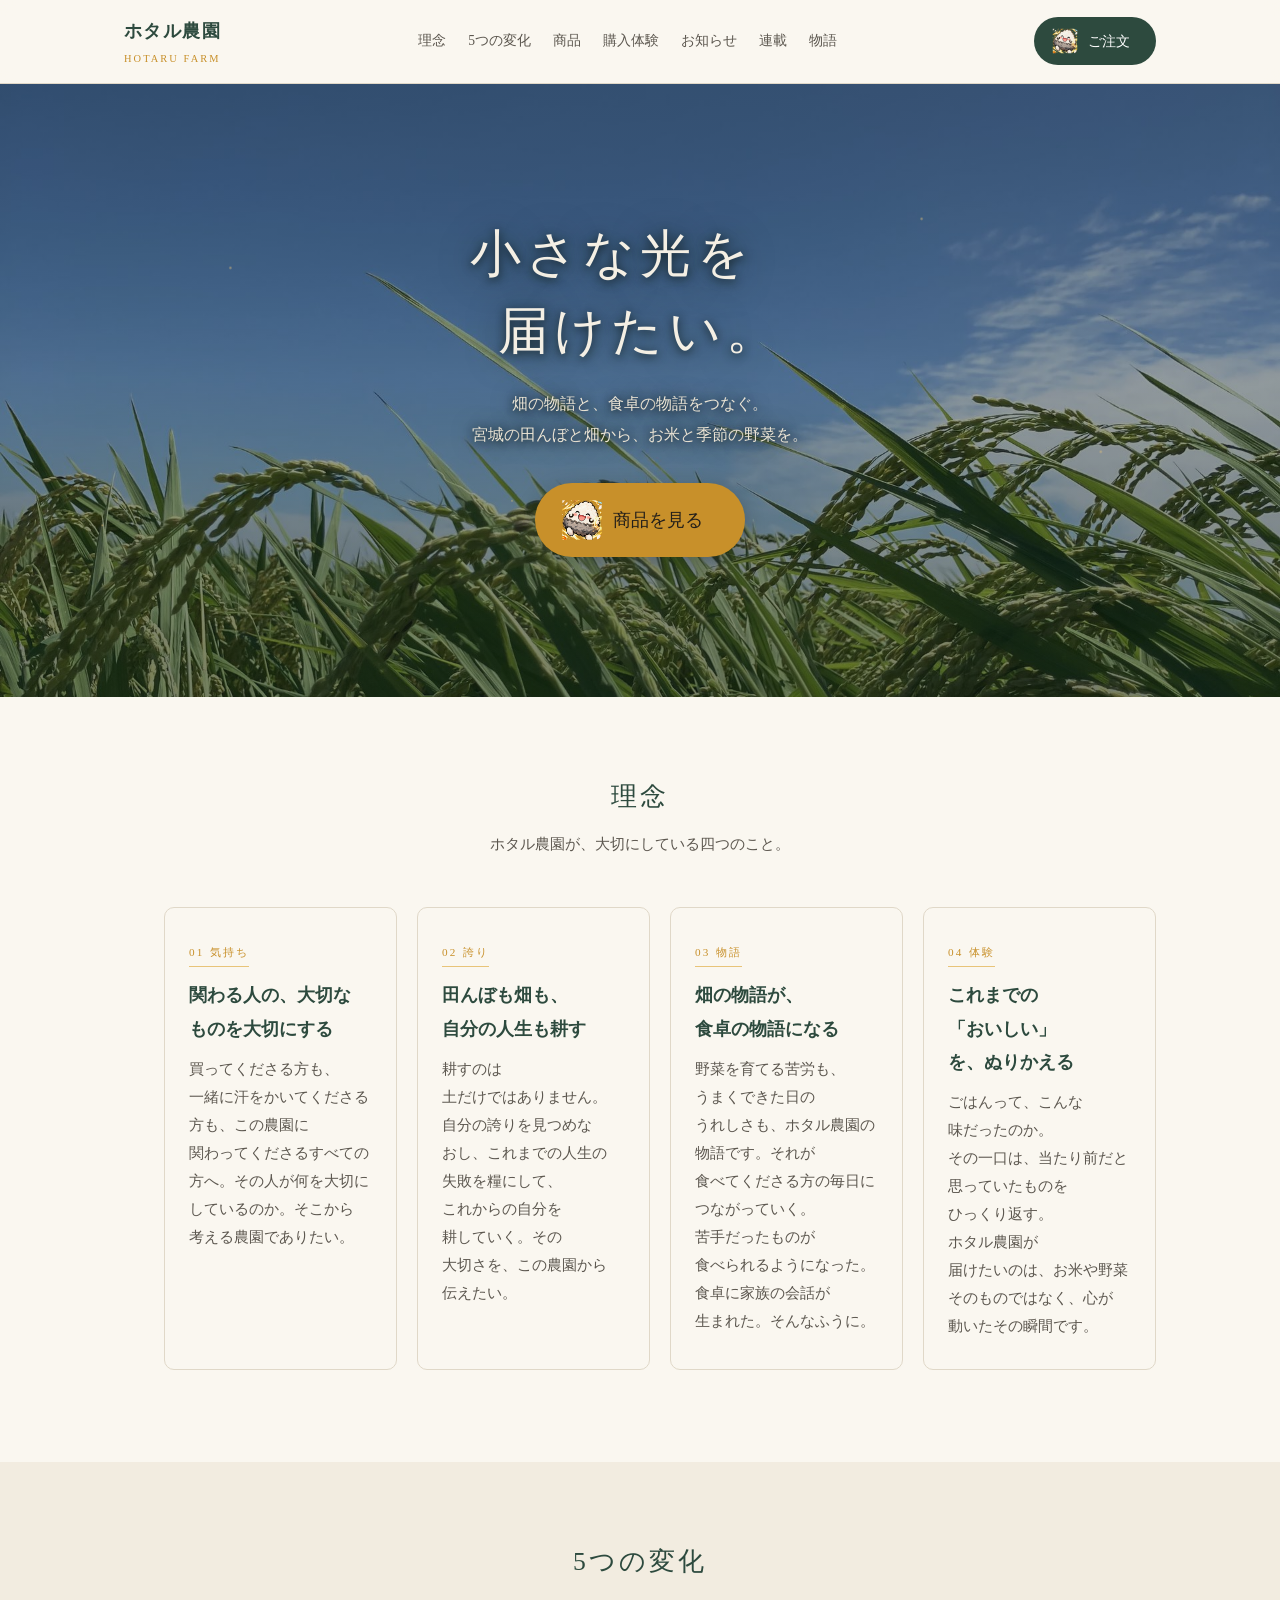
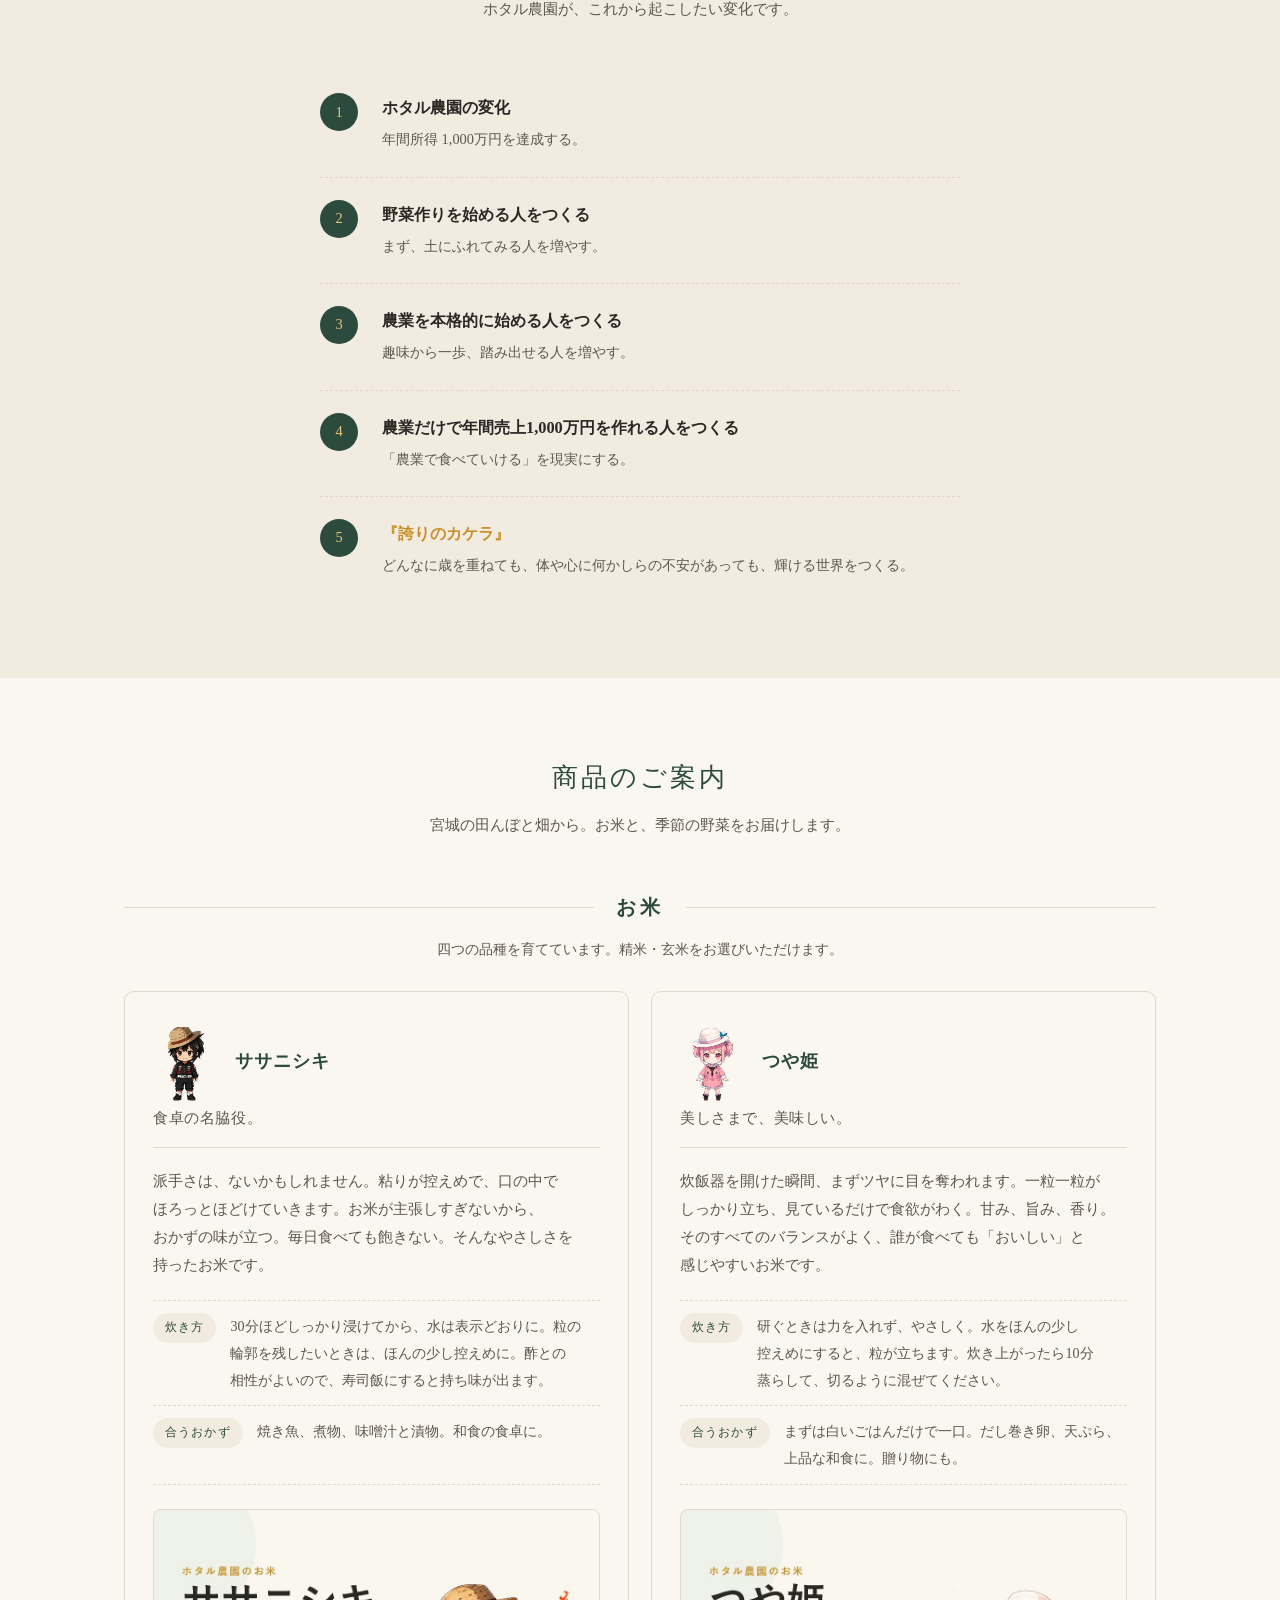
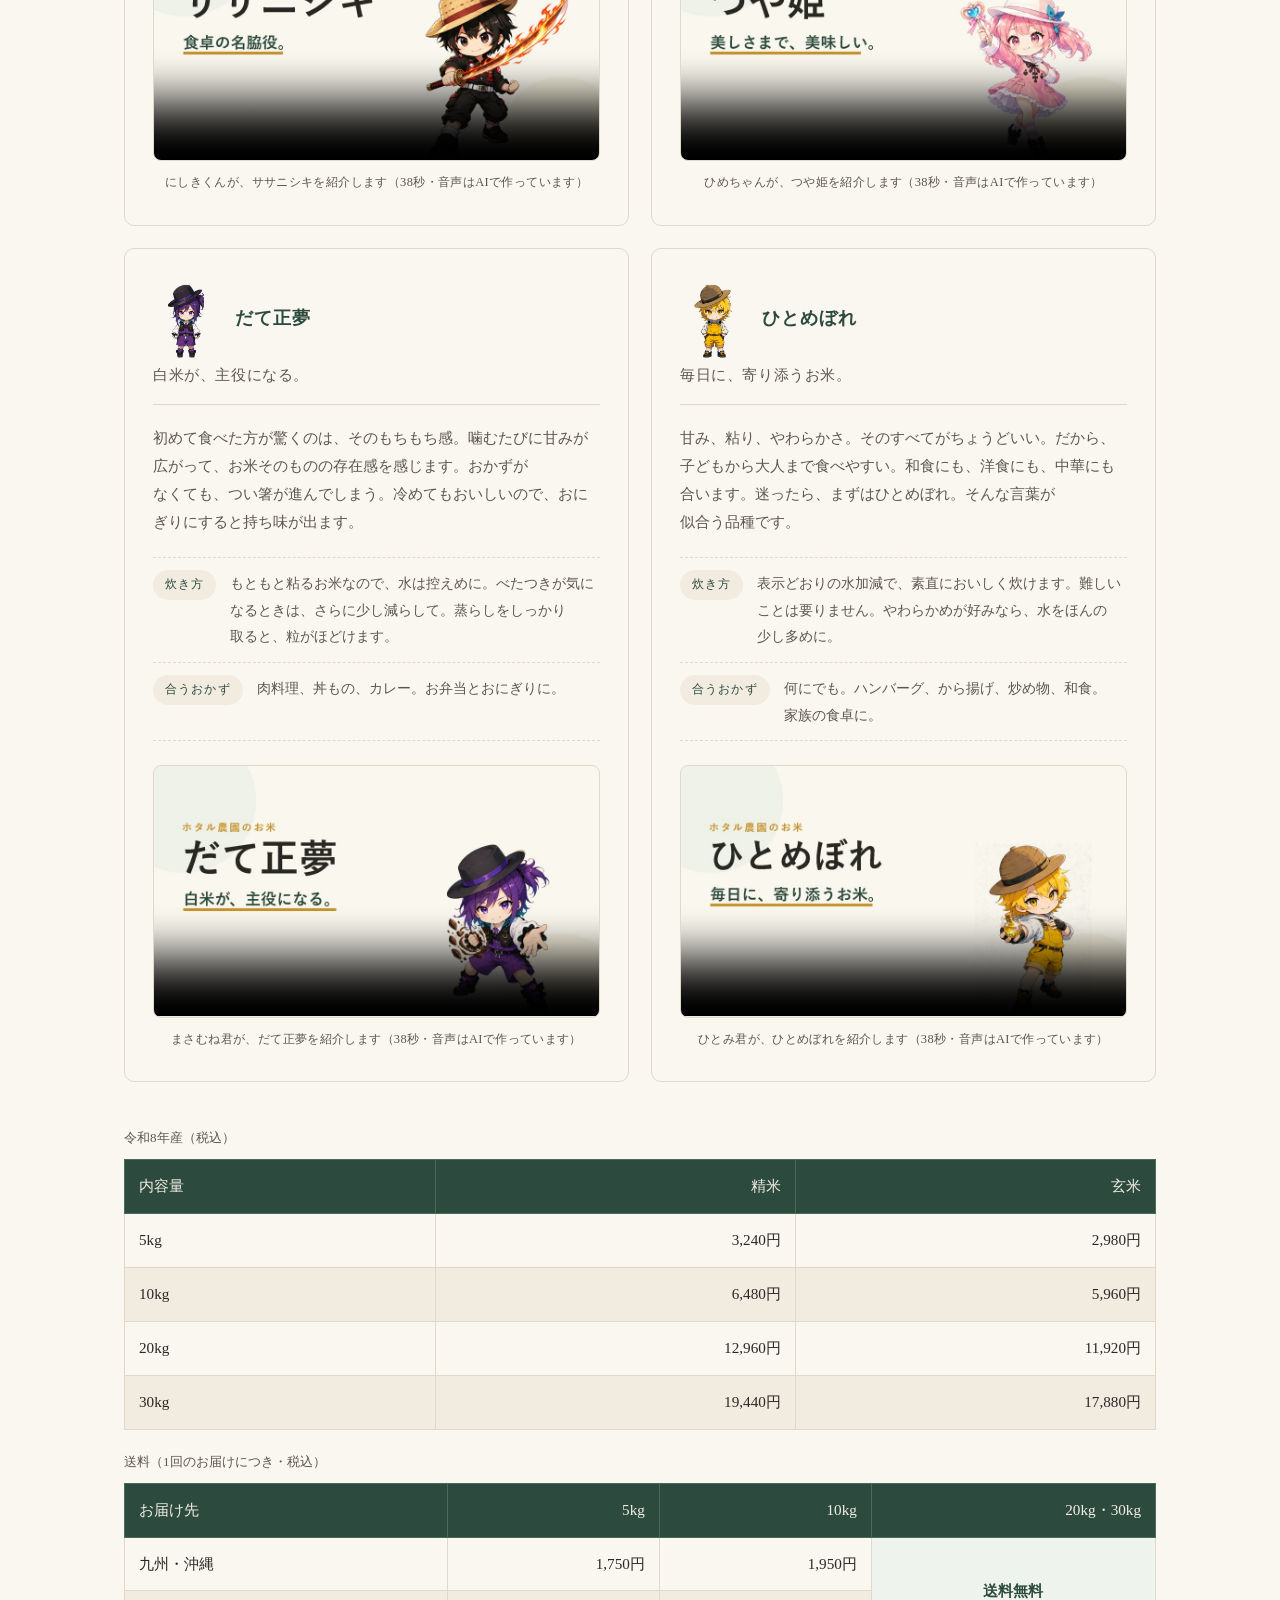
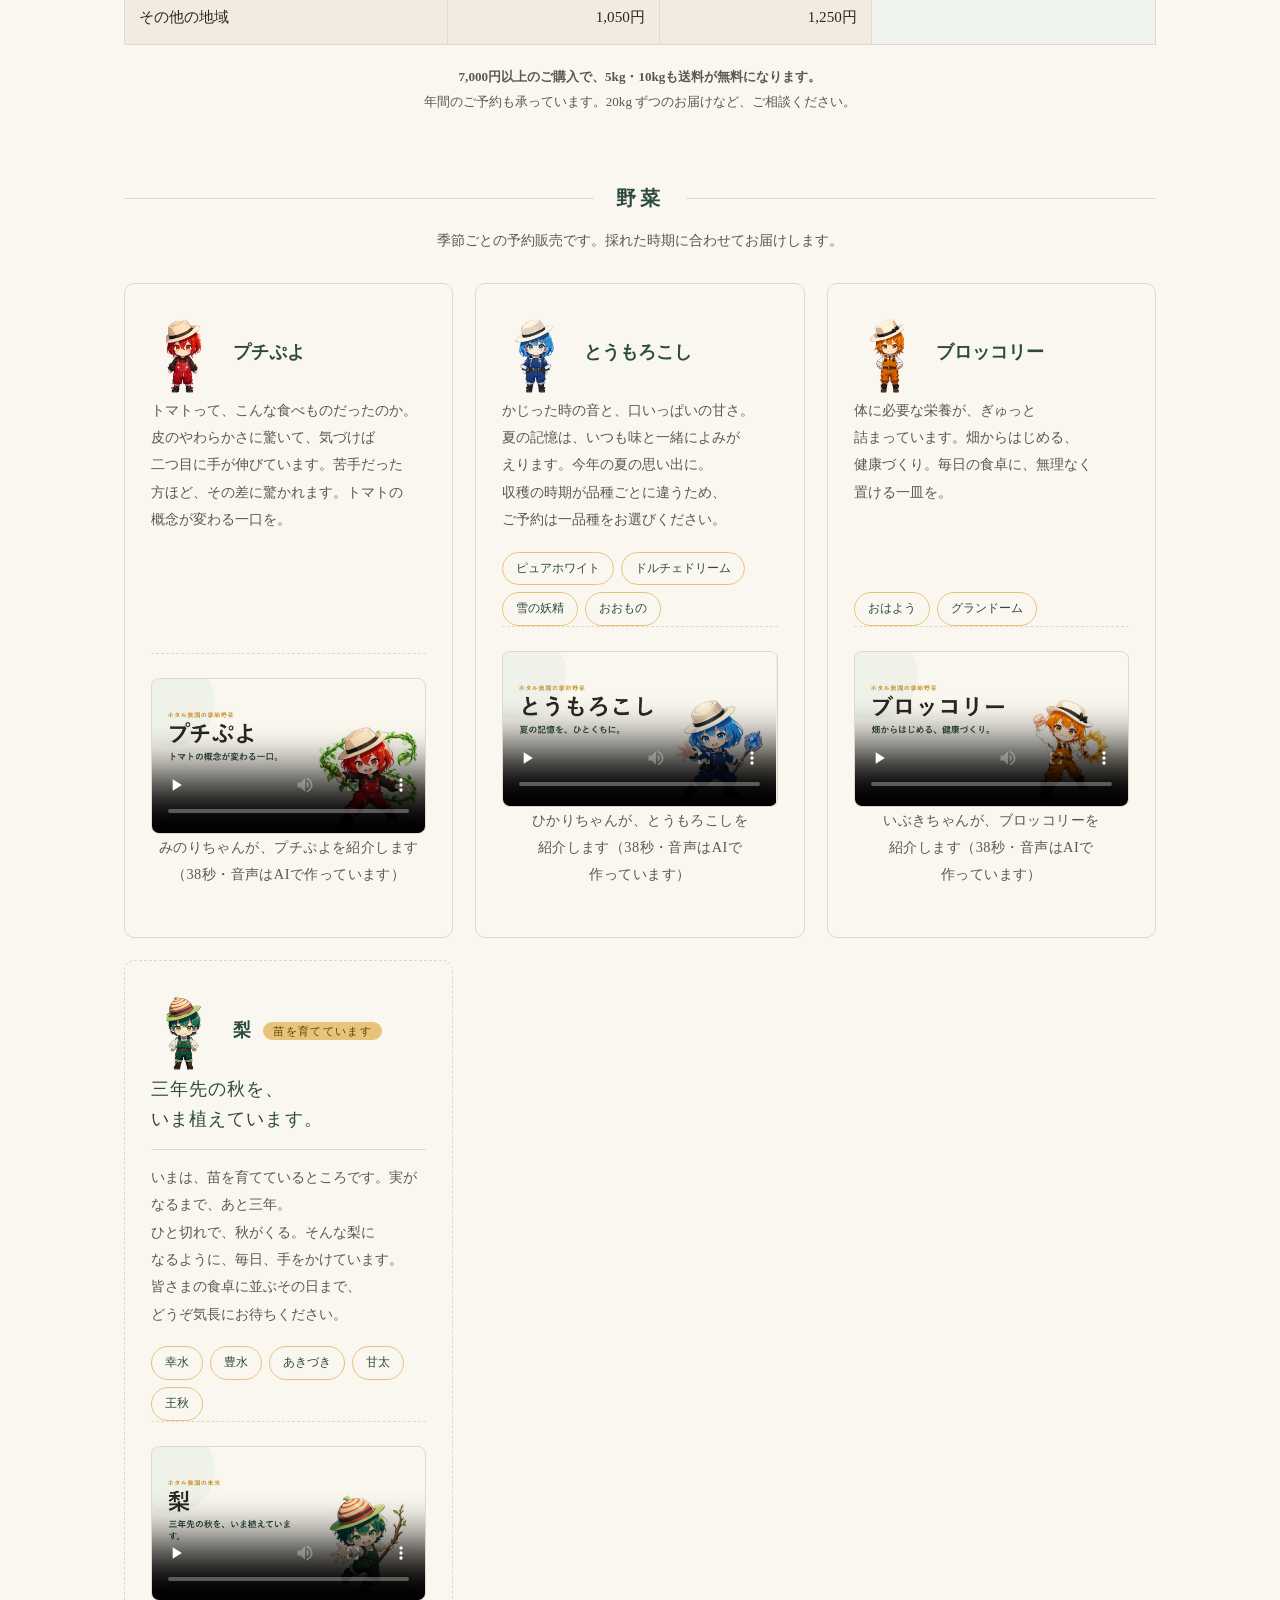
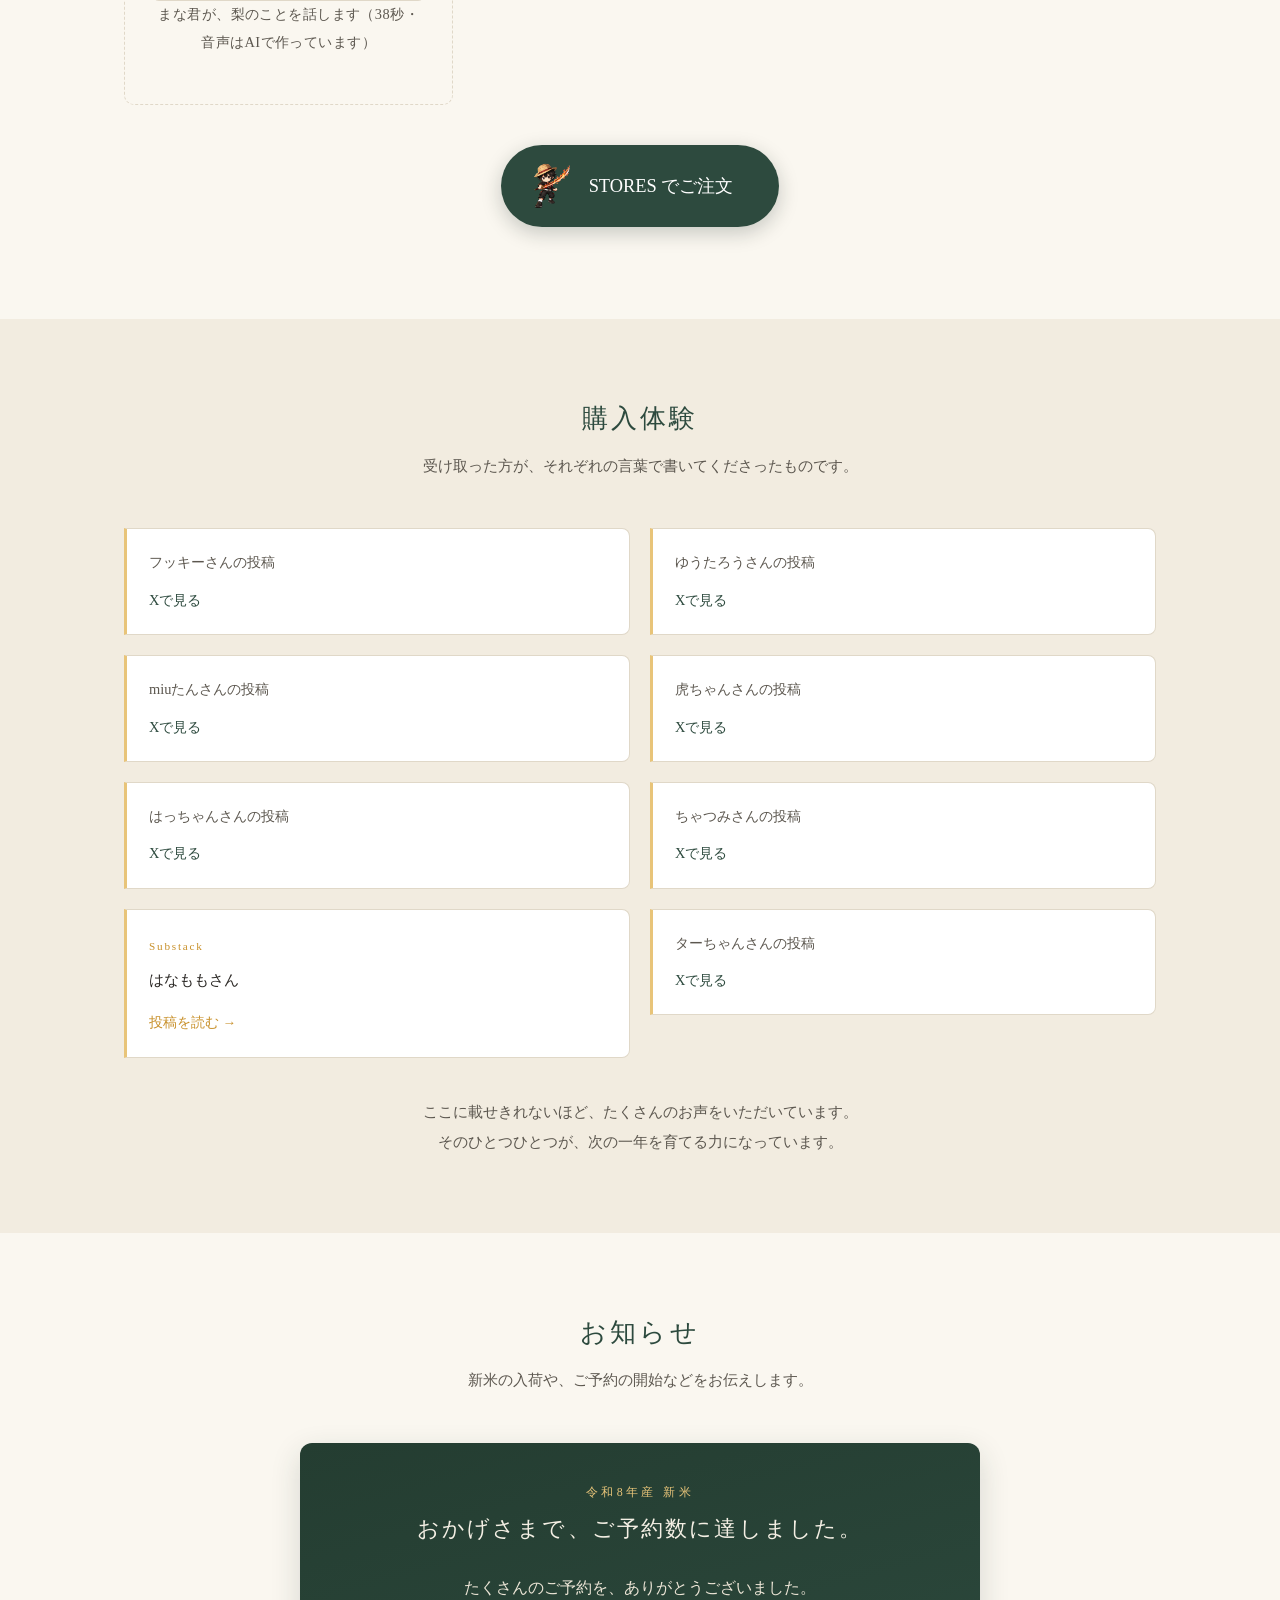
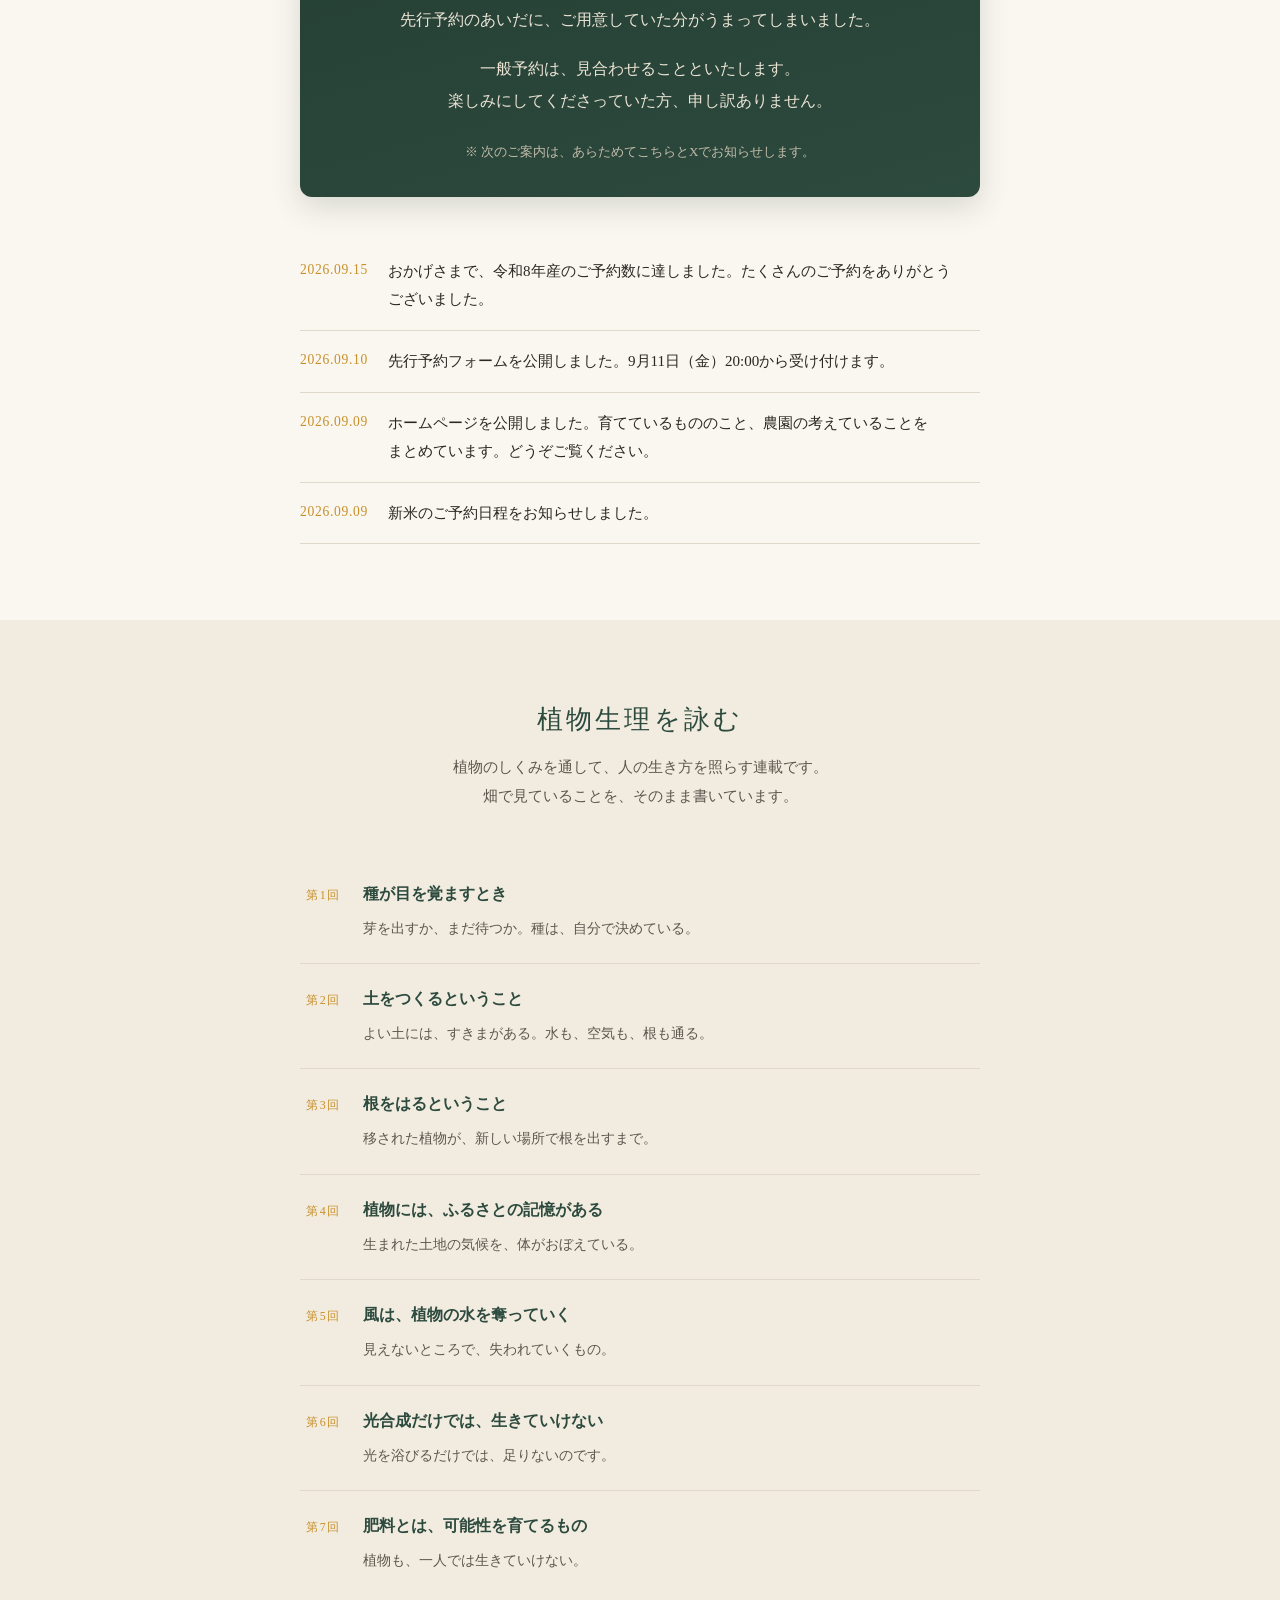
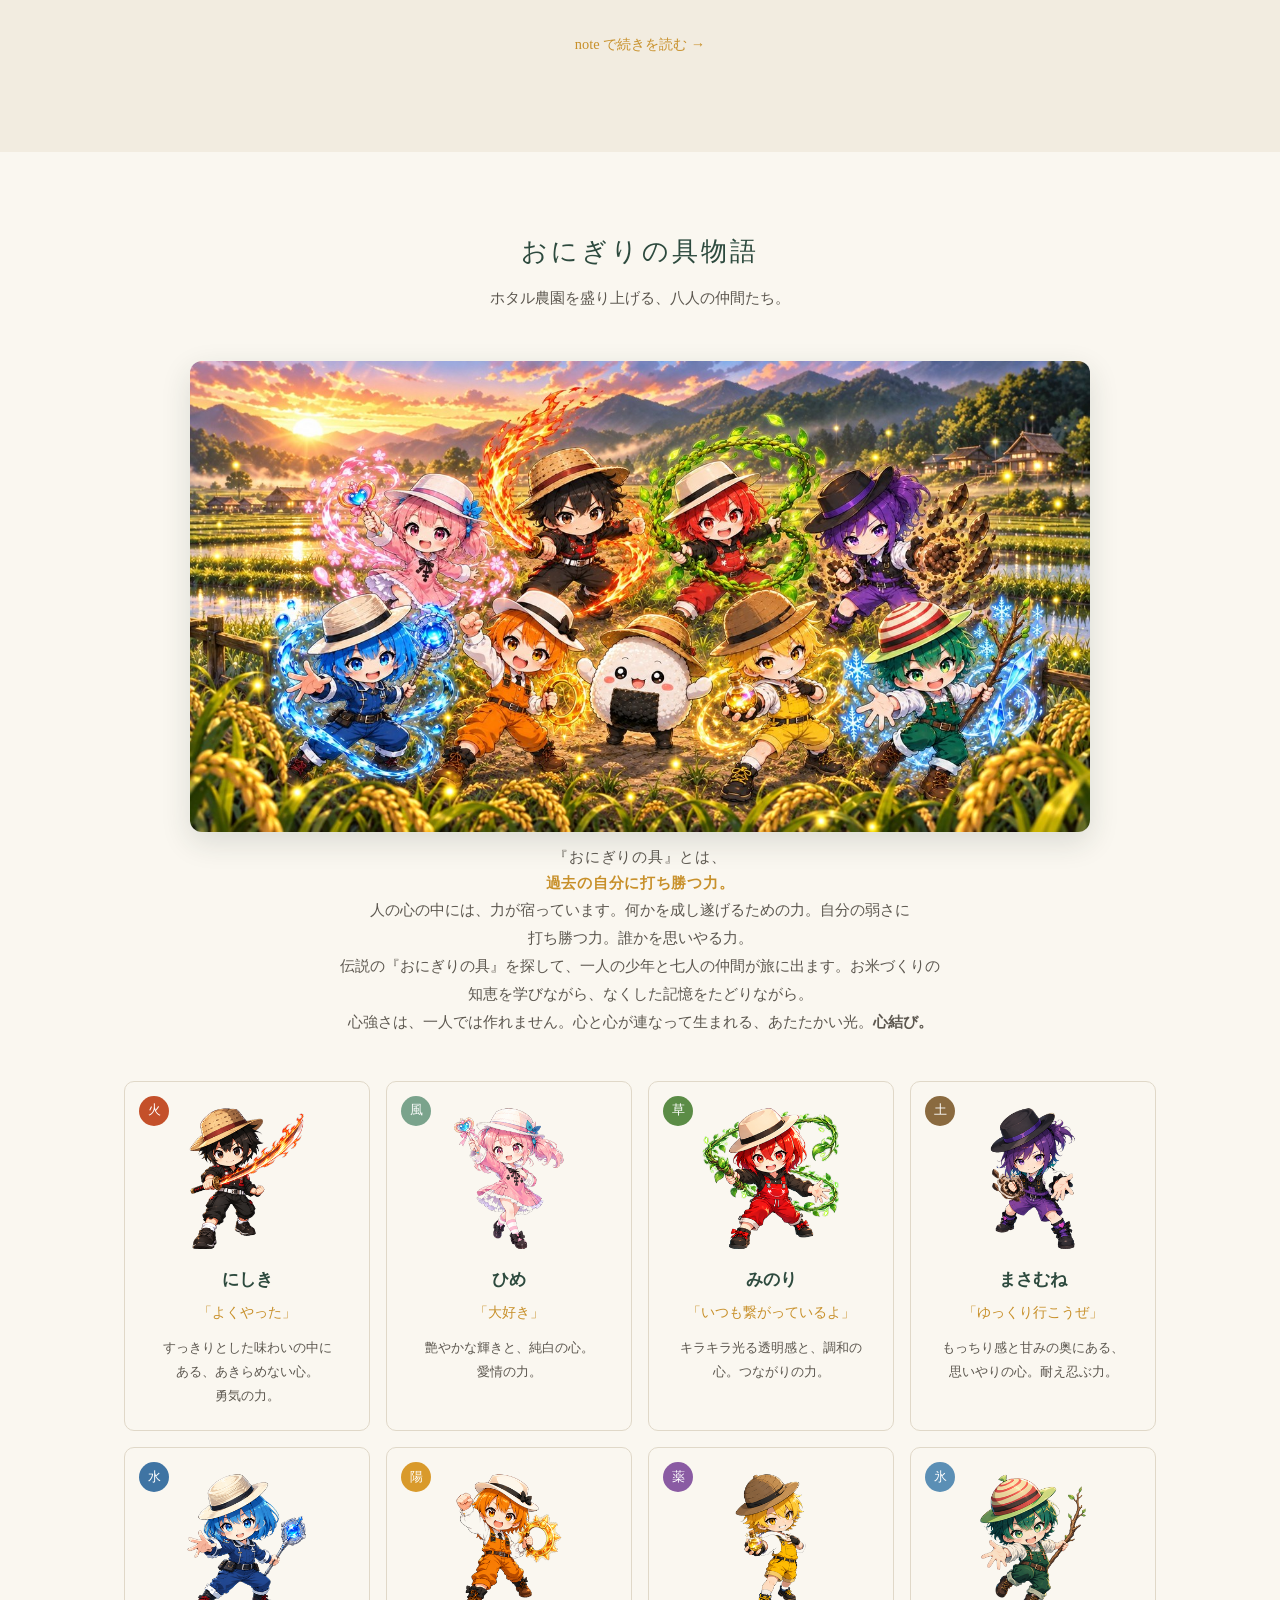
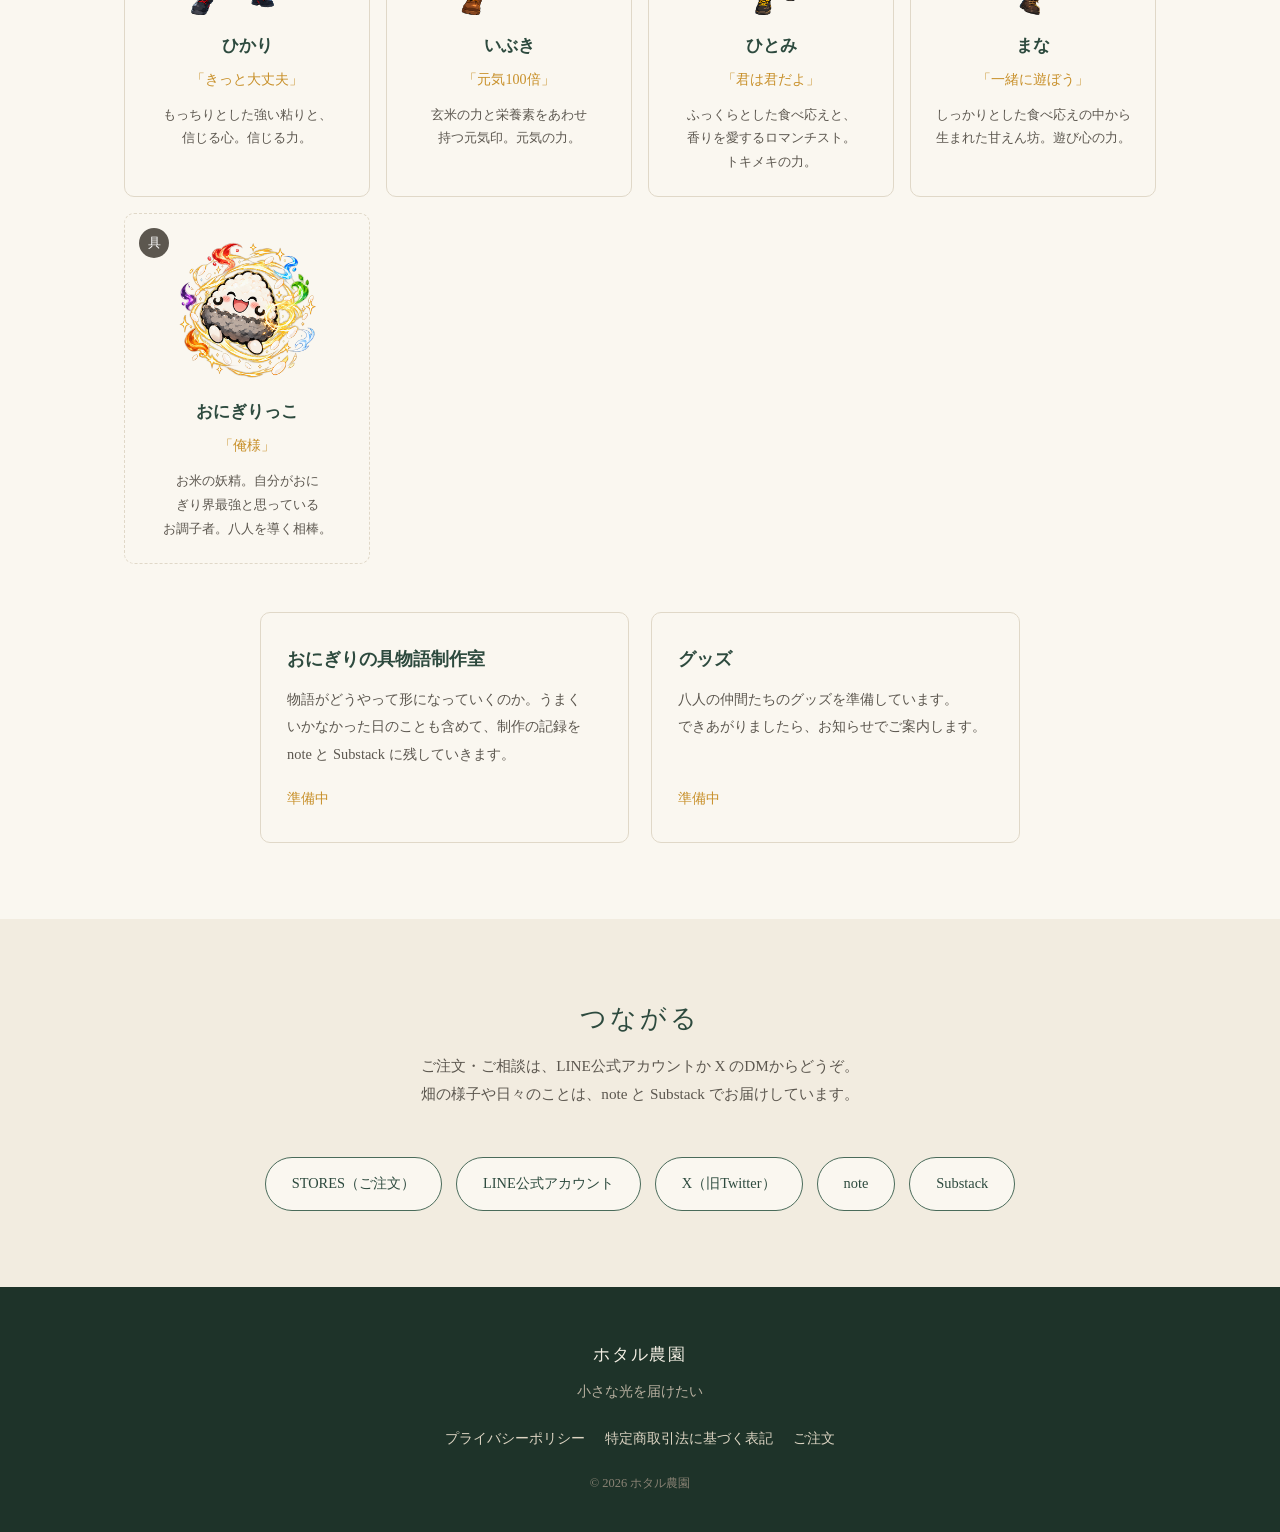
==== commit 10c4164f: "いただいた声の3と4を直した - 「農業で食べていける、を現実にする。」→   「農業で食べていける」を現実にする。（カギかっこ） - 「その一口が、」→「その一口は、」  Co-Authored-B" ====
--- a/index.html
+++ b/index.html
@@ -629,7 +629,7 @@
         <li>
           <span class="num">04 体験</span>
           <h3>これまでの<wbr>「おいしい」を、<wbr>ぬりかえる</h3>
-          <p>ごはんって、<wbr>こんな<wbr>味だったのか。<br>その<wbr>一口が、<wbr>当たり前だと<wbr>思っていた<wbr>ものを<wbr>ひっくり返す。<wbr>ホタル農園が<wbr>届けたいのは、<wbr>お米や<wbr>野菜<wbr>その<wbr>ものではなく、<wbr>心が<wbr>動いた<wbr>その<wbr>瞬間です。</p>
+          <p>ごはんって、<wbr>こんな<wbr>味だったのか。<br>その一口は、<wbr>当たり前だと<wbr>思っていた<wbr>ものを<wbr>ひっくり返す。<wbr>ホタル農園が<wbr>届けたいのは、<wbr>お米や<wbr>野菜<wbr>その<wbr>ものではなく、<wbr>心が<wbr>動いた<wbr>その<wbr>瞬間です。</p>
         </li>
       </ul>
     </div>
@@ -655,7 +655,7 @@
         </li>
         <li>
           <strong>農業だけで<wbr>年間売上1,000万円を<wbr>作れる<wbr>人を<wbr>つくる</strong>
-          <span>農業で<wbr>食べていける、を<wbr>現実に<wbr>する。</span>
+          <span>「農業で<wbr>食べていける」を<wbr>現実に<wbr>する。</span>
         </li>
         <li class="final">
           <strong>『誇りの<wbr>カケラ』</strong>
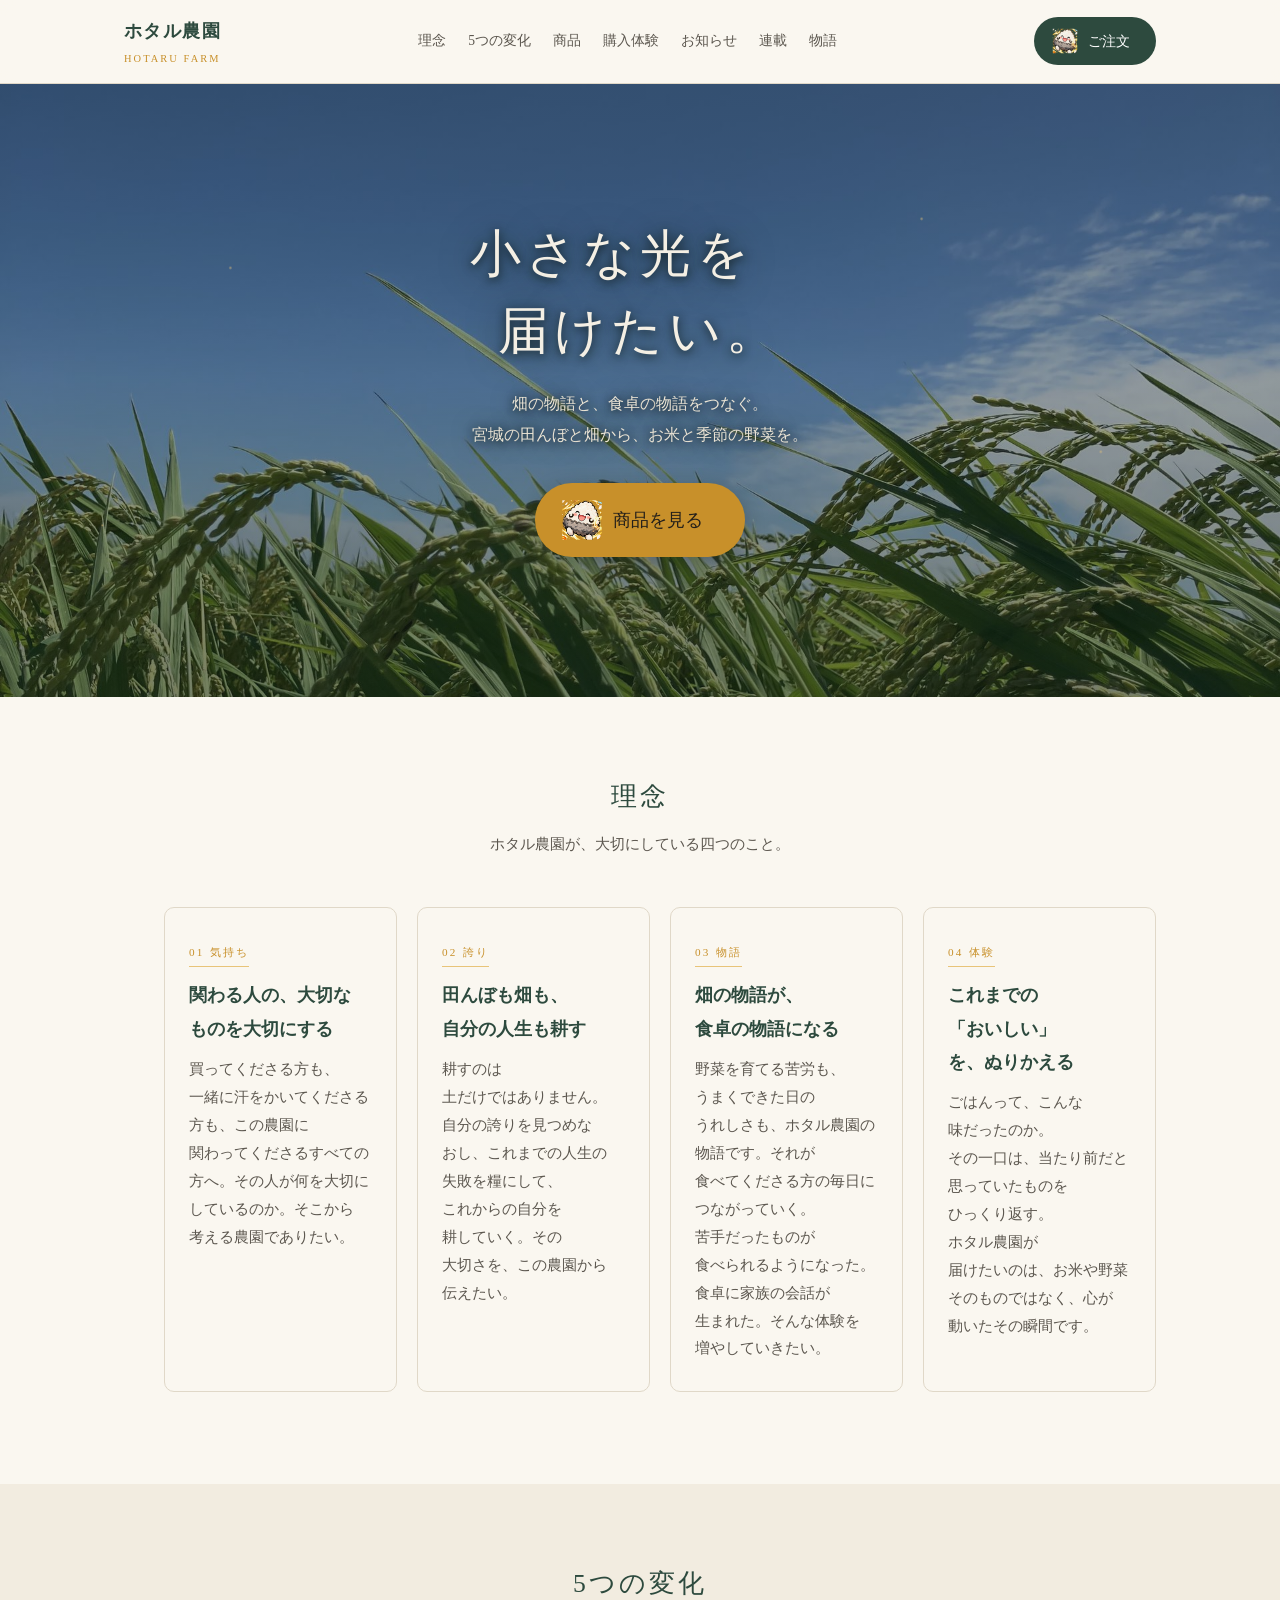
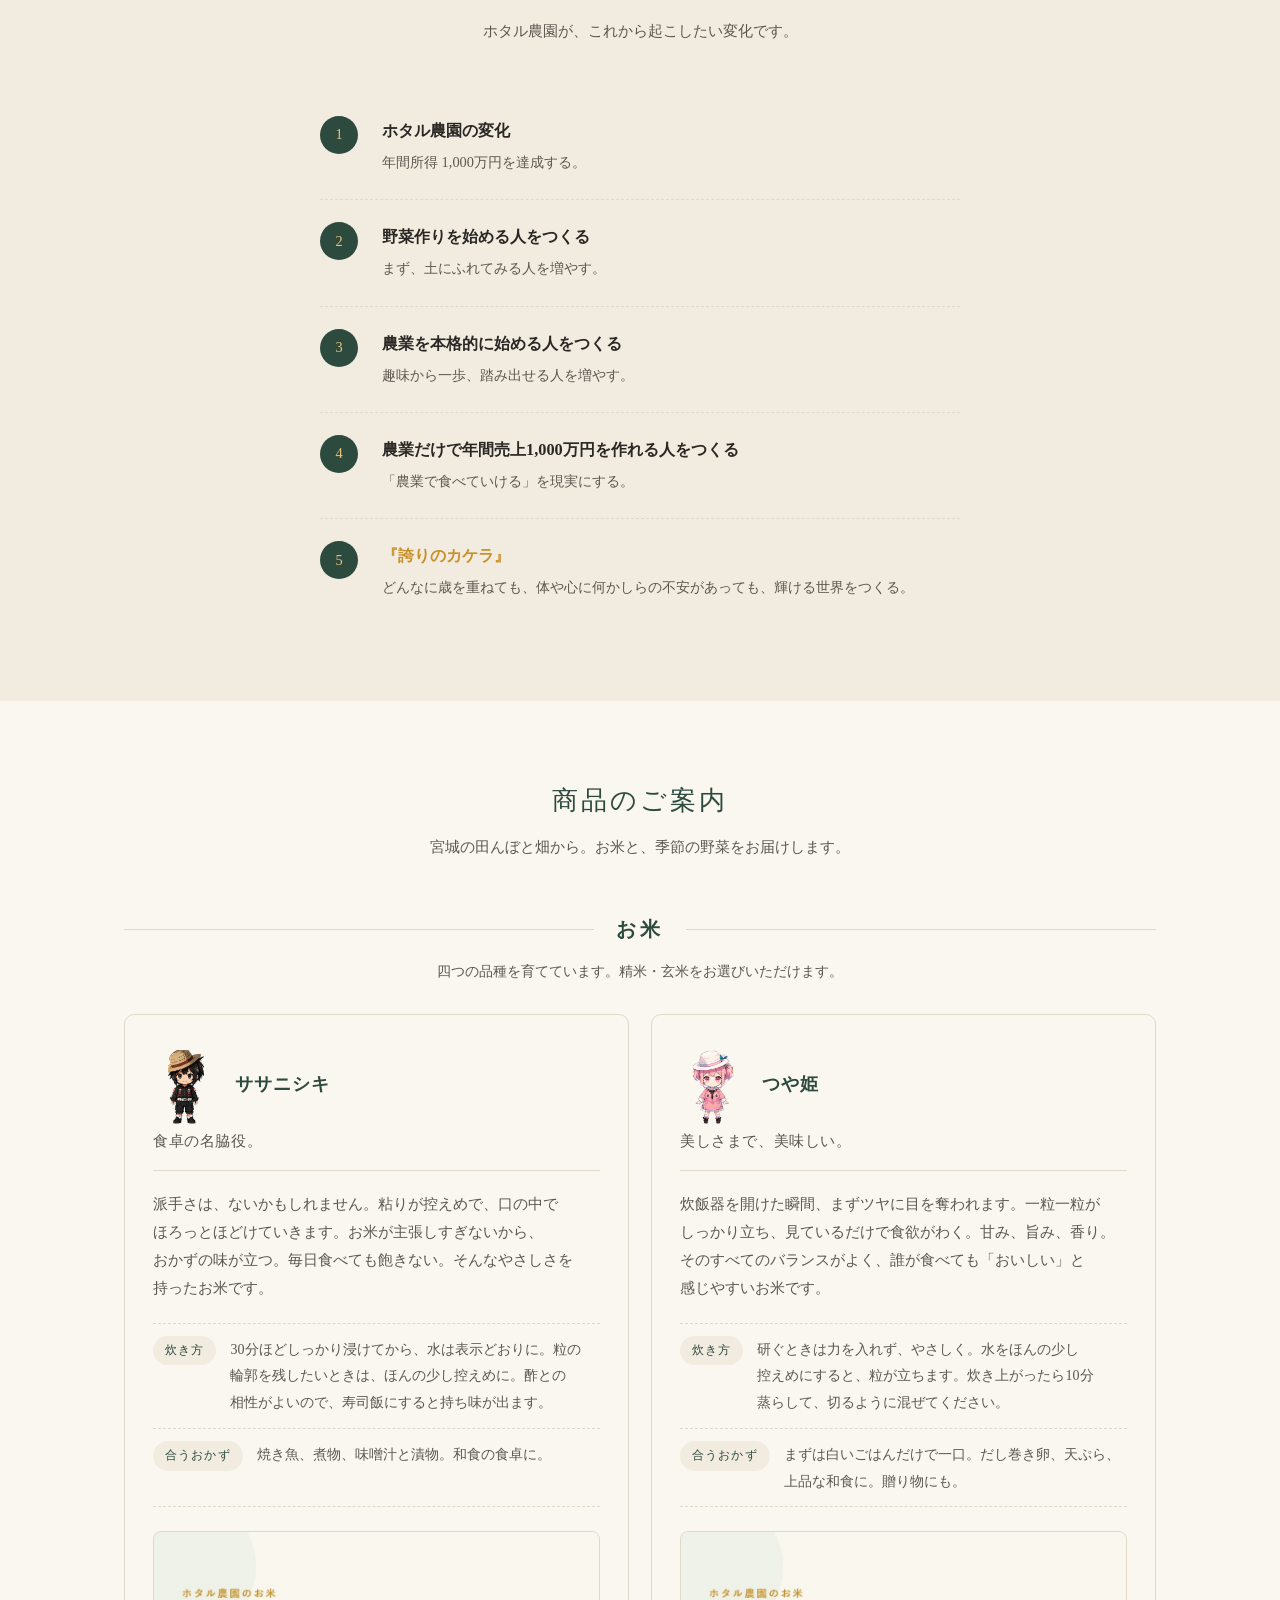
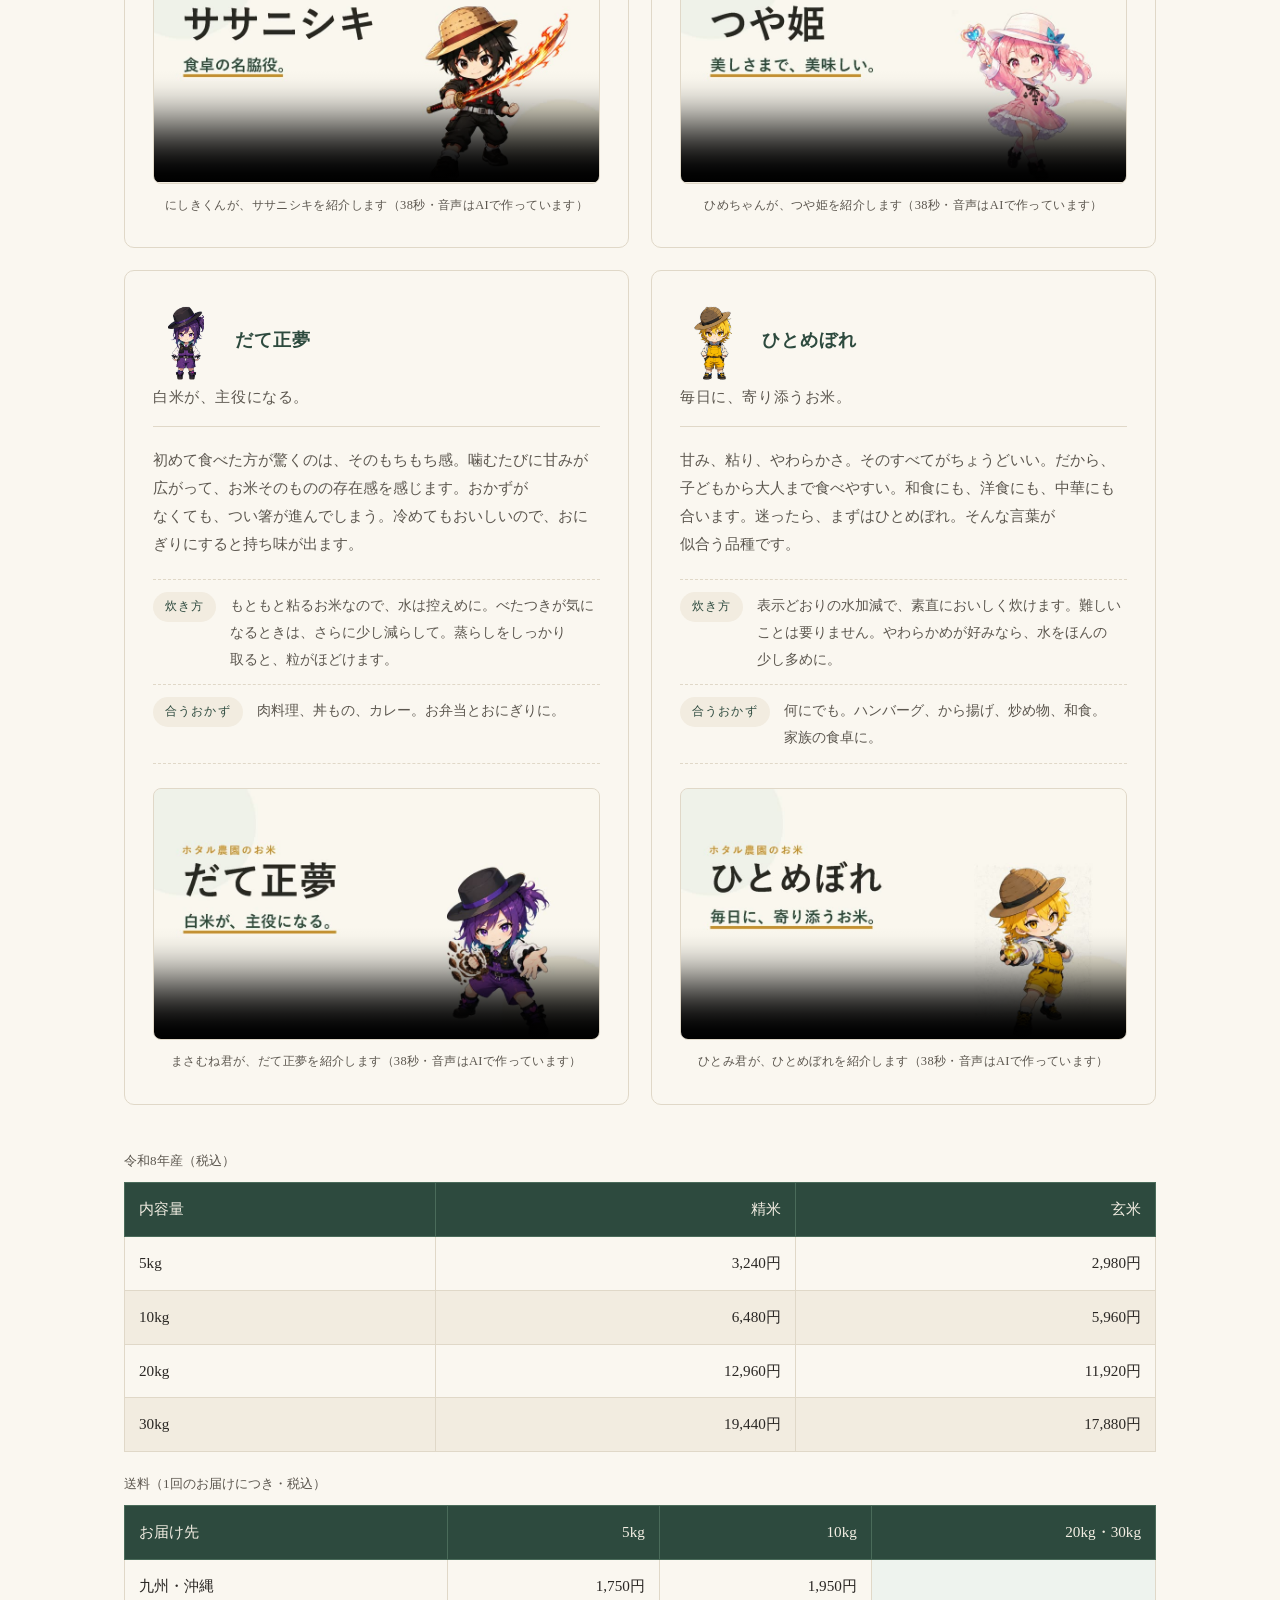
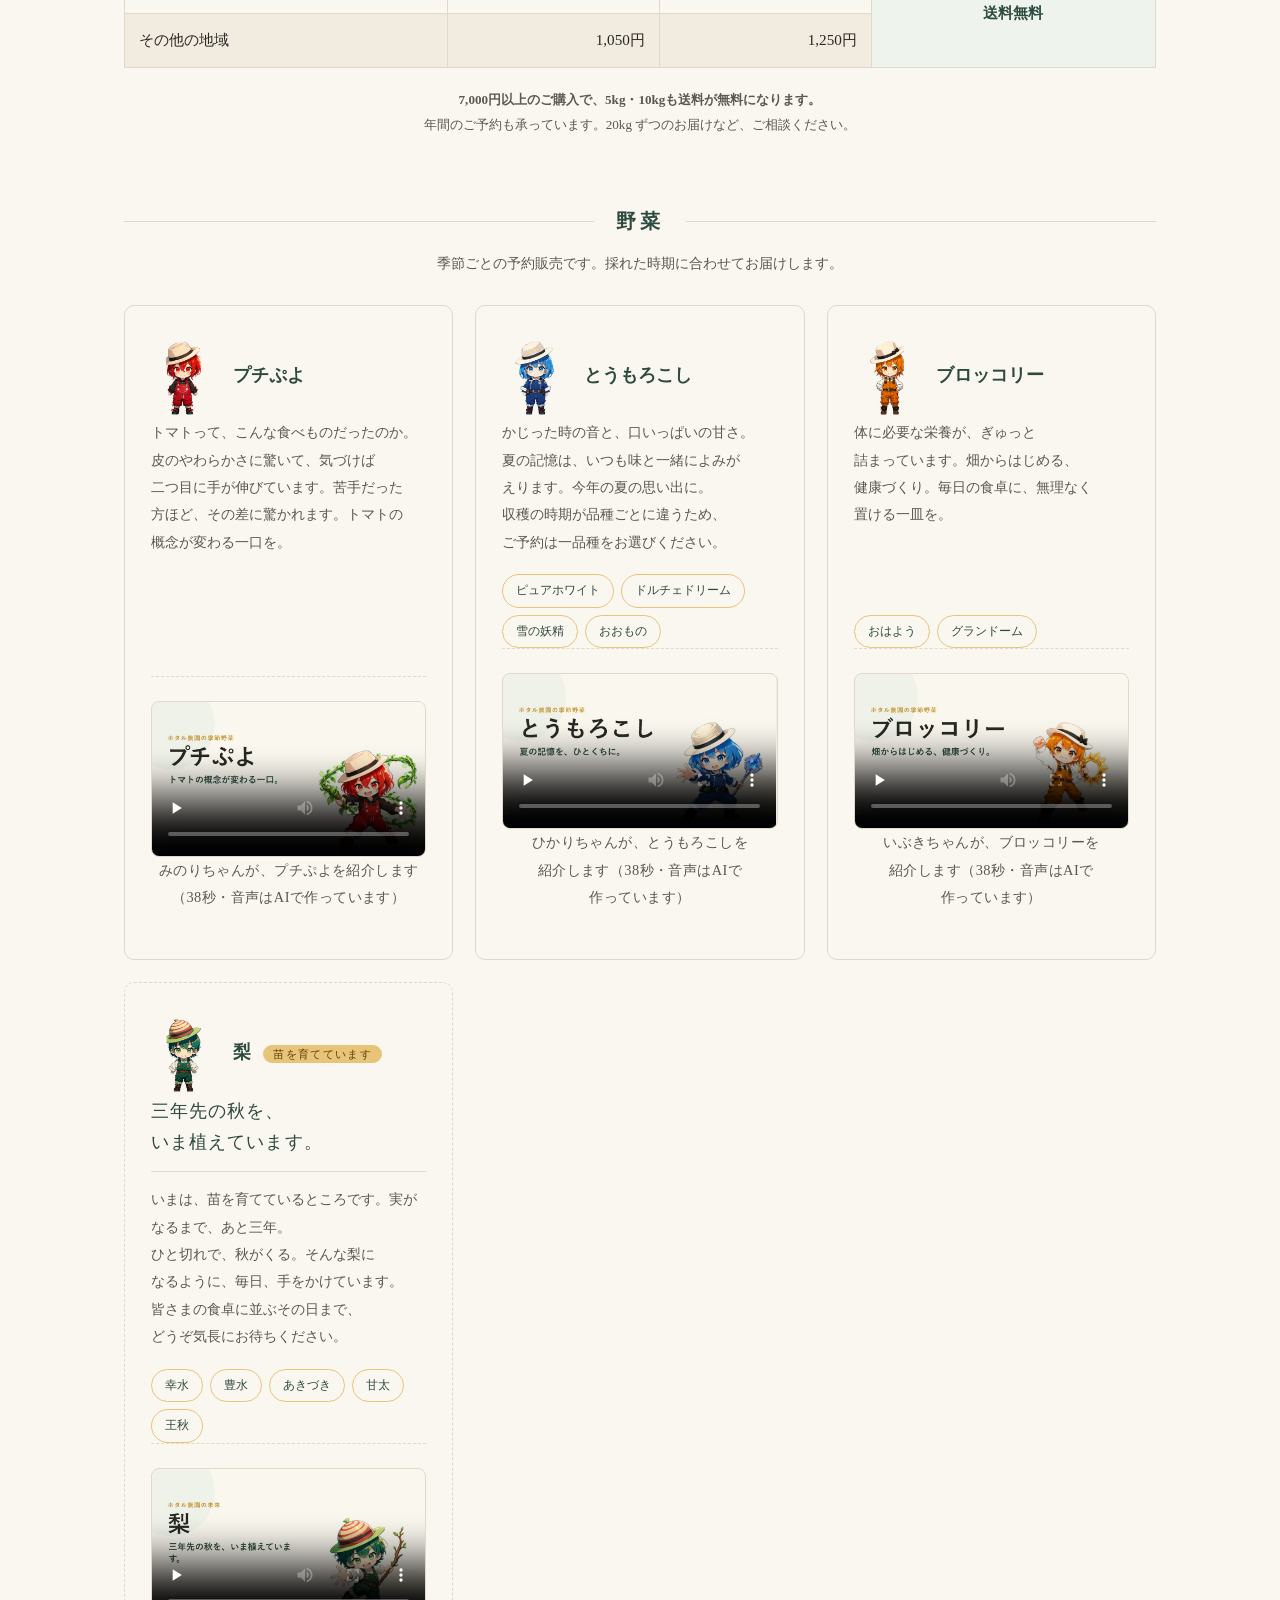
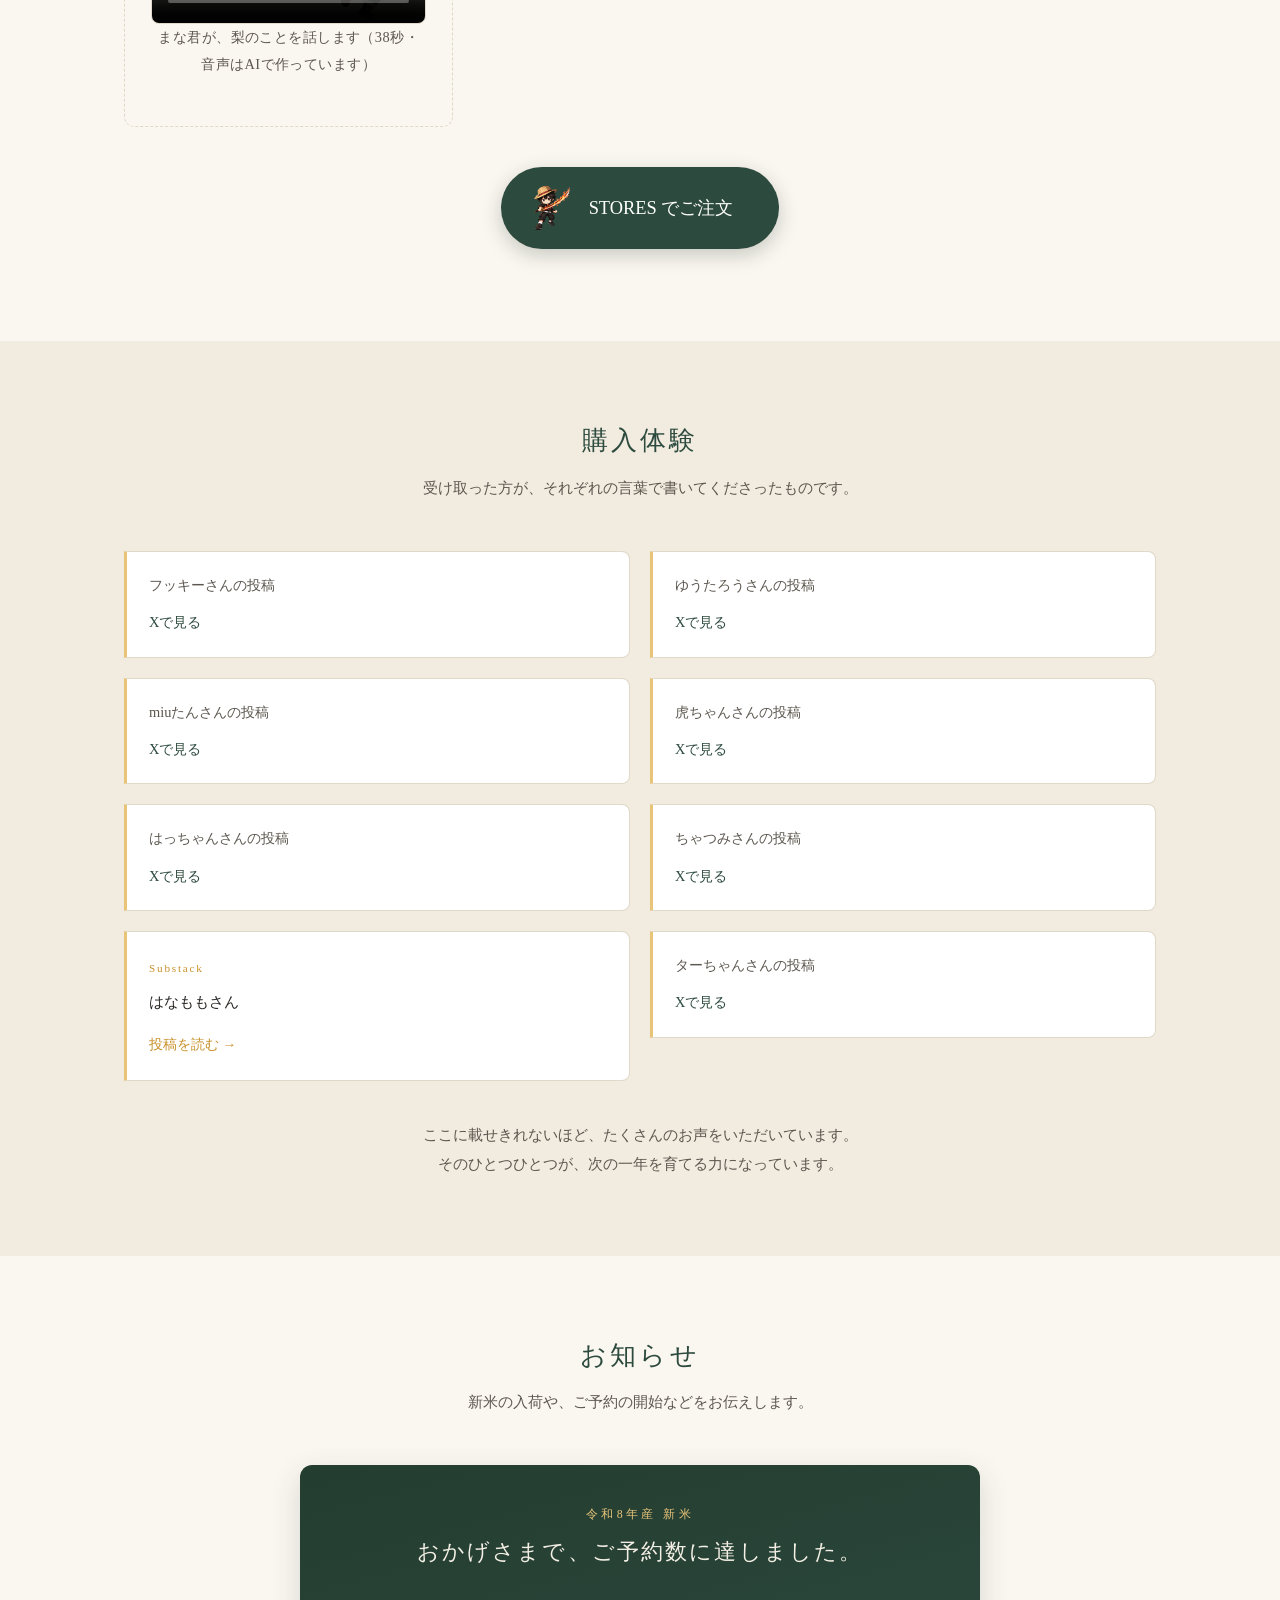
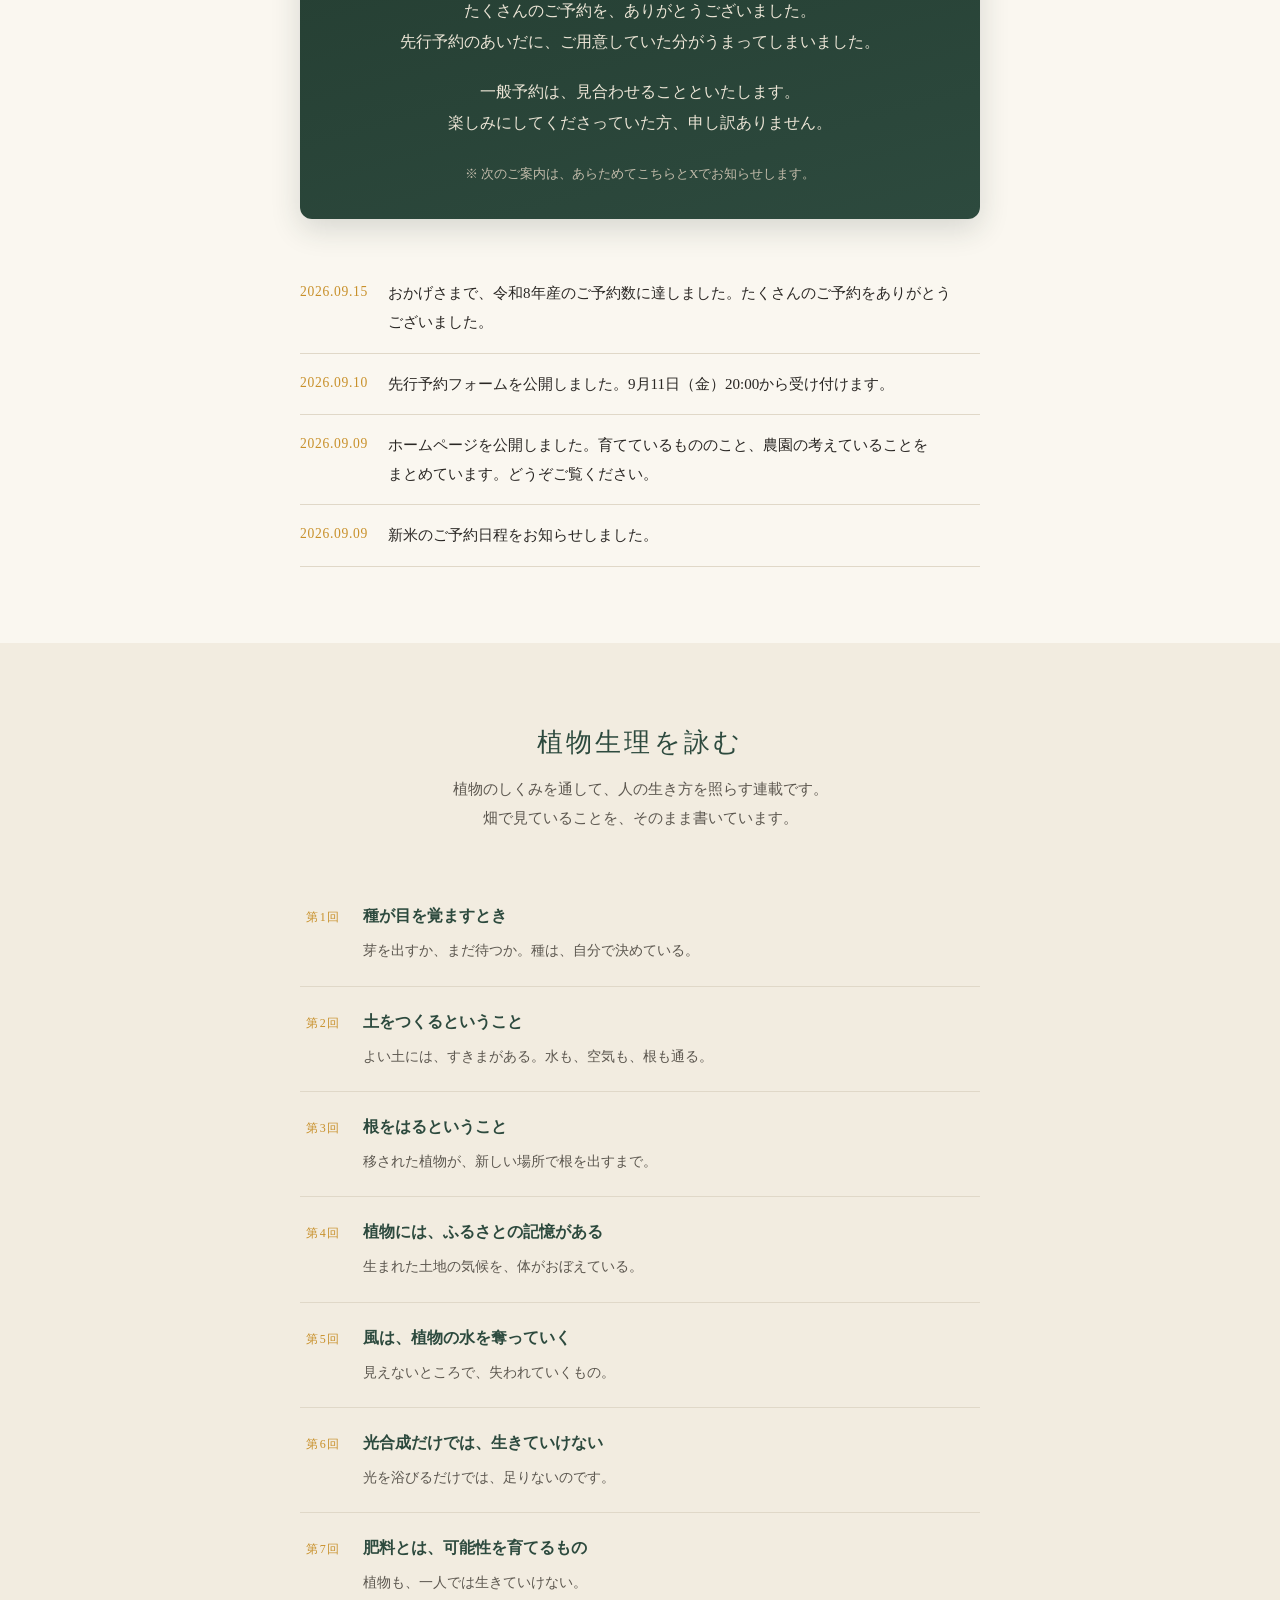
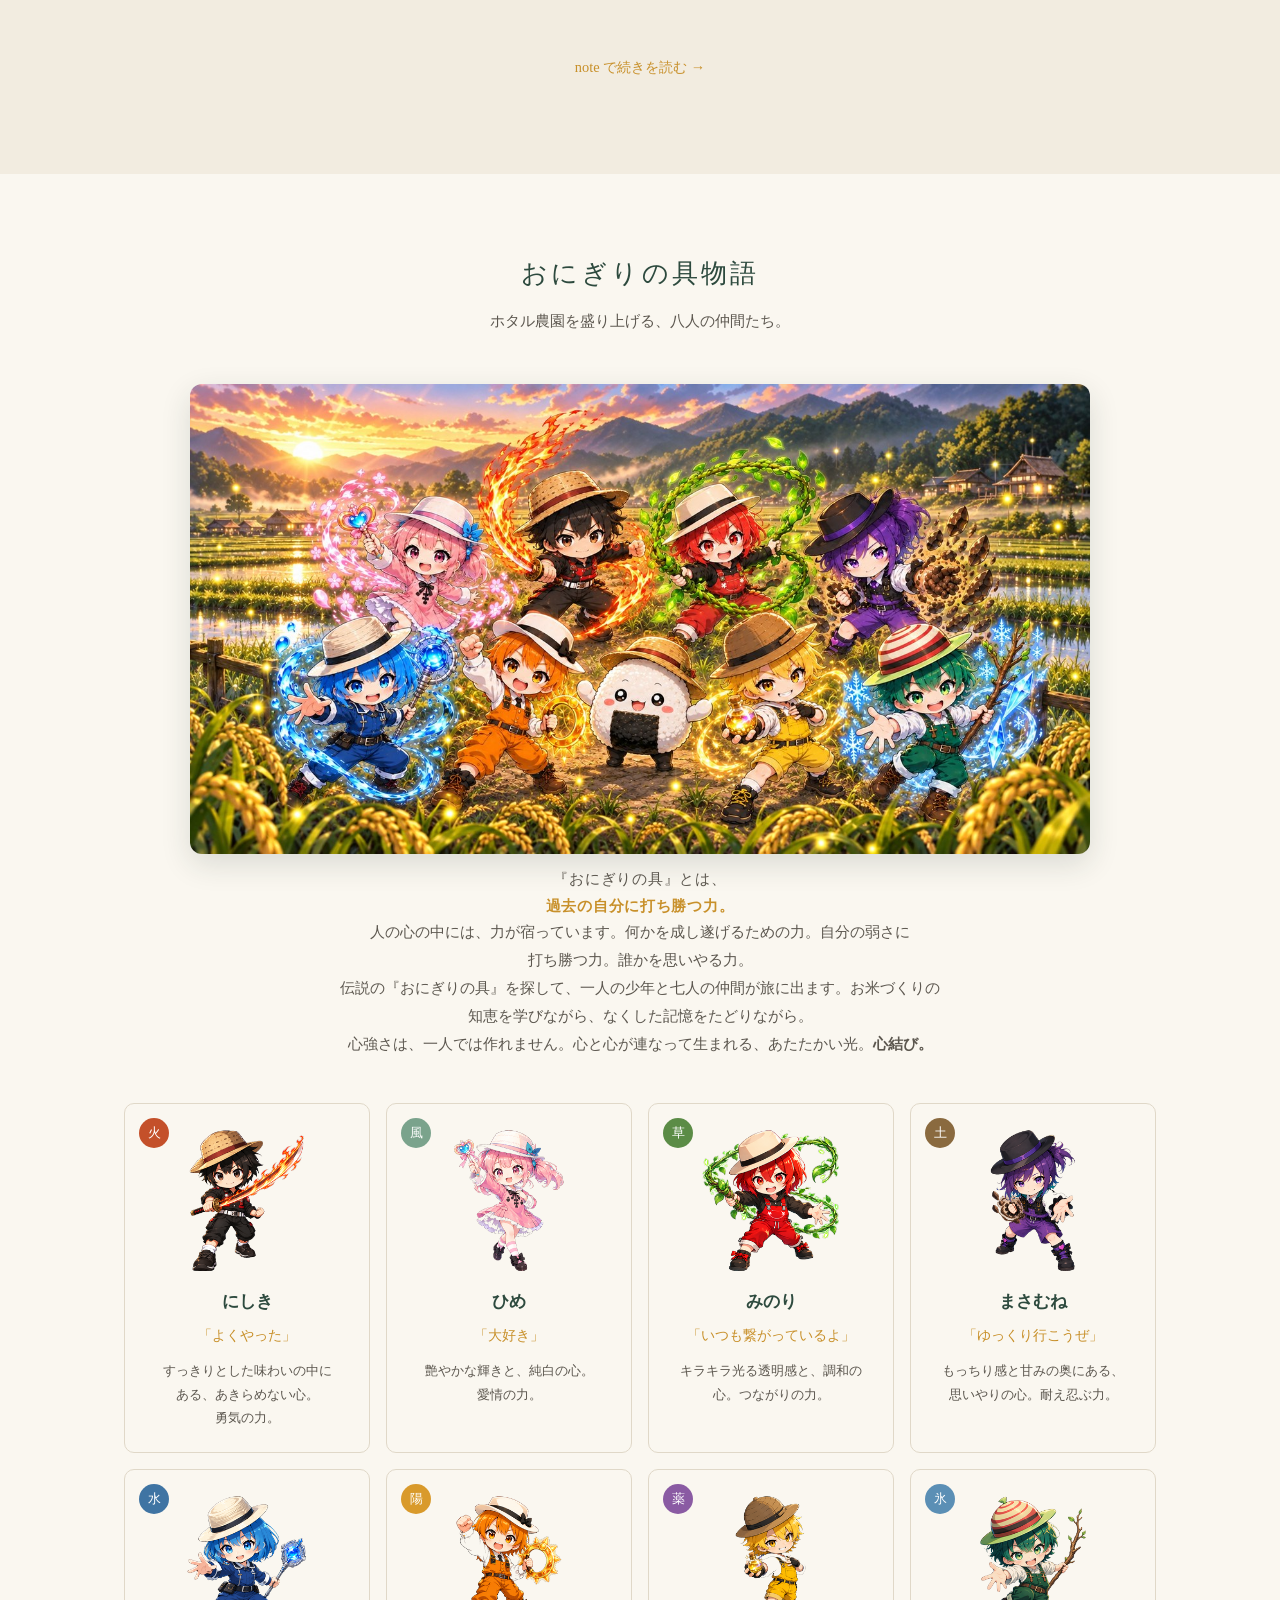
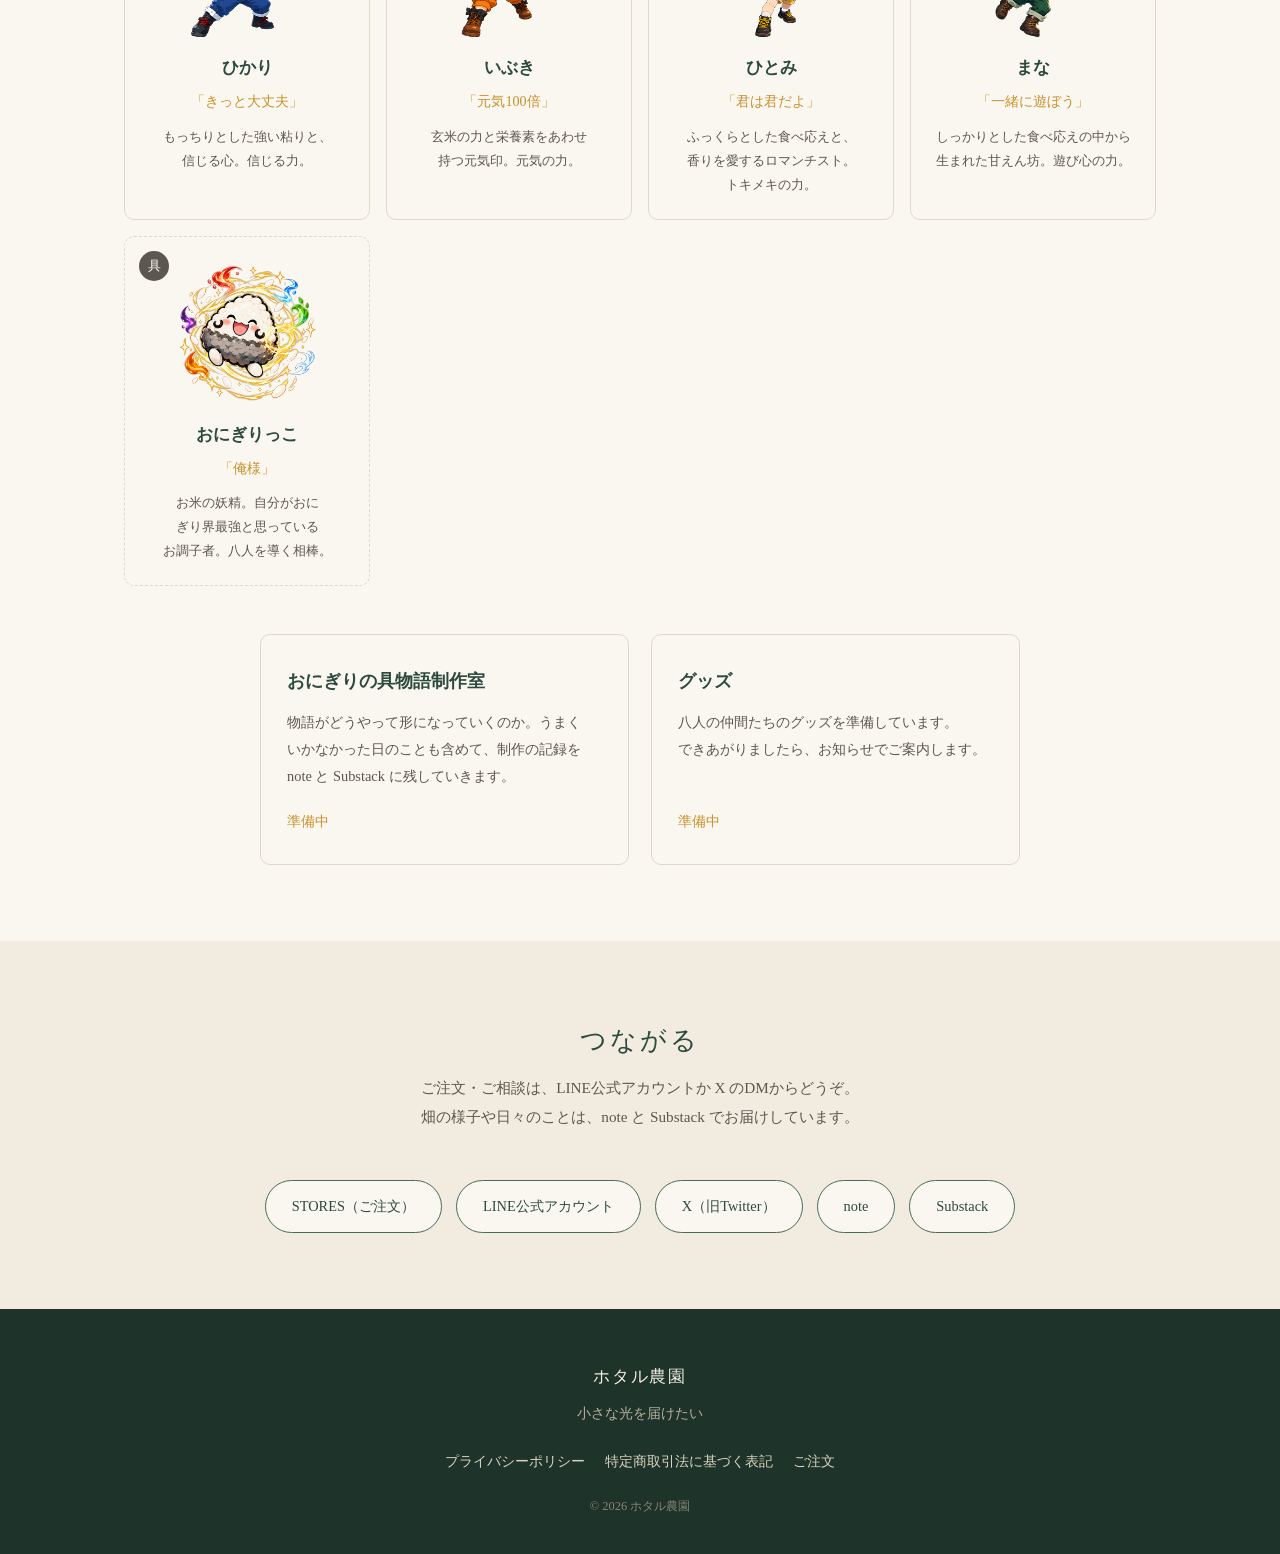
==== commit 429cf6cb: "「そんなふうに。」を「そんな体験を増やしていきたい。」に 言いかけて終わっていた（「あとがない」とご指摘）。 ホタルさんが考えた言葉。  Co-Authored-By: Claude Opus 5 <" ====
--- a/index.html
+++ b/index.html
@@ -624,7 +624,7 @@
         <li>
           <span class="num">03 物語</span>
           <h3>畑の<wbr>物語が、<wbr>食卓の<wbr>物語に<wbr>なる</h3>
-          <p>野菜を<wbr>育てる<wbr>苦労も、<wbr>うまく<wbr>できた<wbr>日の<wbr>うれしさも、<wbr>ホタル農園の<wbr>物語です。<wbr>それが<wbr>食べてくださる<wbr>方の<wbr>毎日に<wbr>つながっていく。<wbr>苦手だった<wbr>ものが<wbr>食べられるようになった。<wbr>食卓に<wbr>家族の<wbr>会話が<wbr>生まれた。<wbr>そんな<wbr>ふうに。</p>
+          <p>野菜を<wbr>育てる<wbr>苦労も、<wbr>うまく<wbr>できた<wbr>日の<wbr>うれしさも、<wbr>ホタル農園の<wbr>物語です。<wbr>それが<wbr>食べてくださる<wbr>方の<wbr>毎日に<wbr>つながっていく。<wbr>苦手だった<wbr>ものが<wbr>食べられるようになった。<wbr>食卓に<wbr>家族の<wbr>会話が<wbr>生まれた。<wbr>そんな<wbr>体験を<wbr>増やしていきたい。</p>
         </li>
         <li>
           <span class="num">04 体験</span>
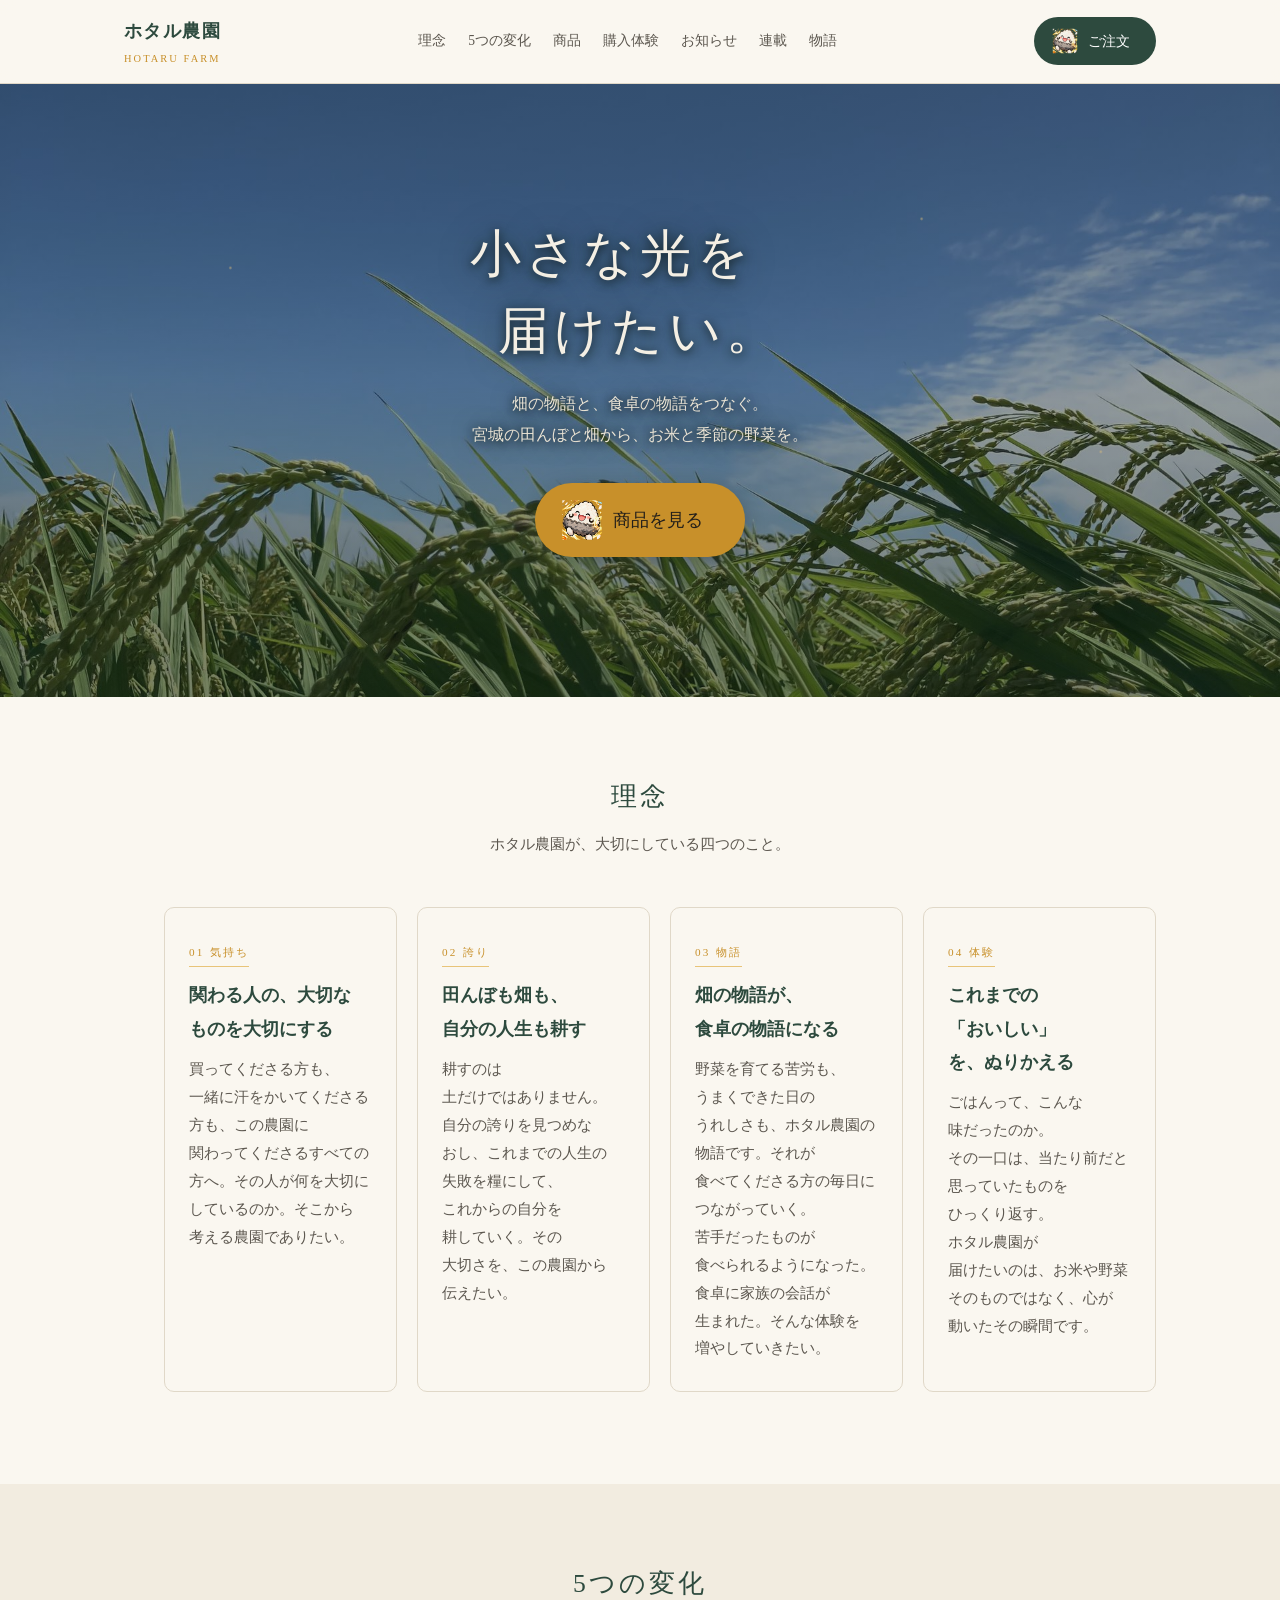
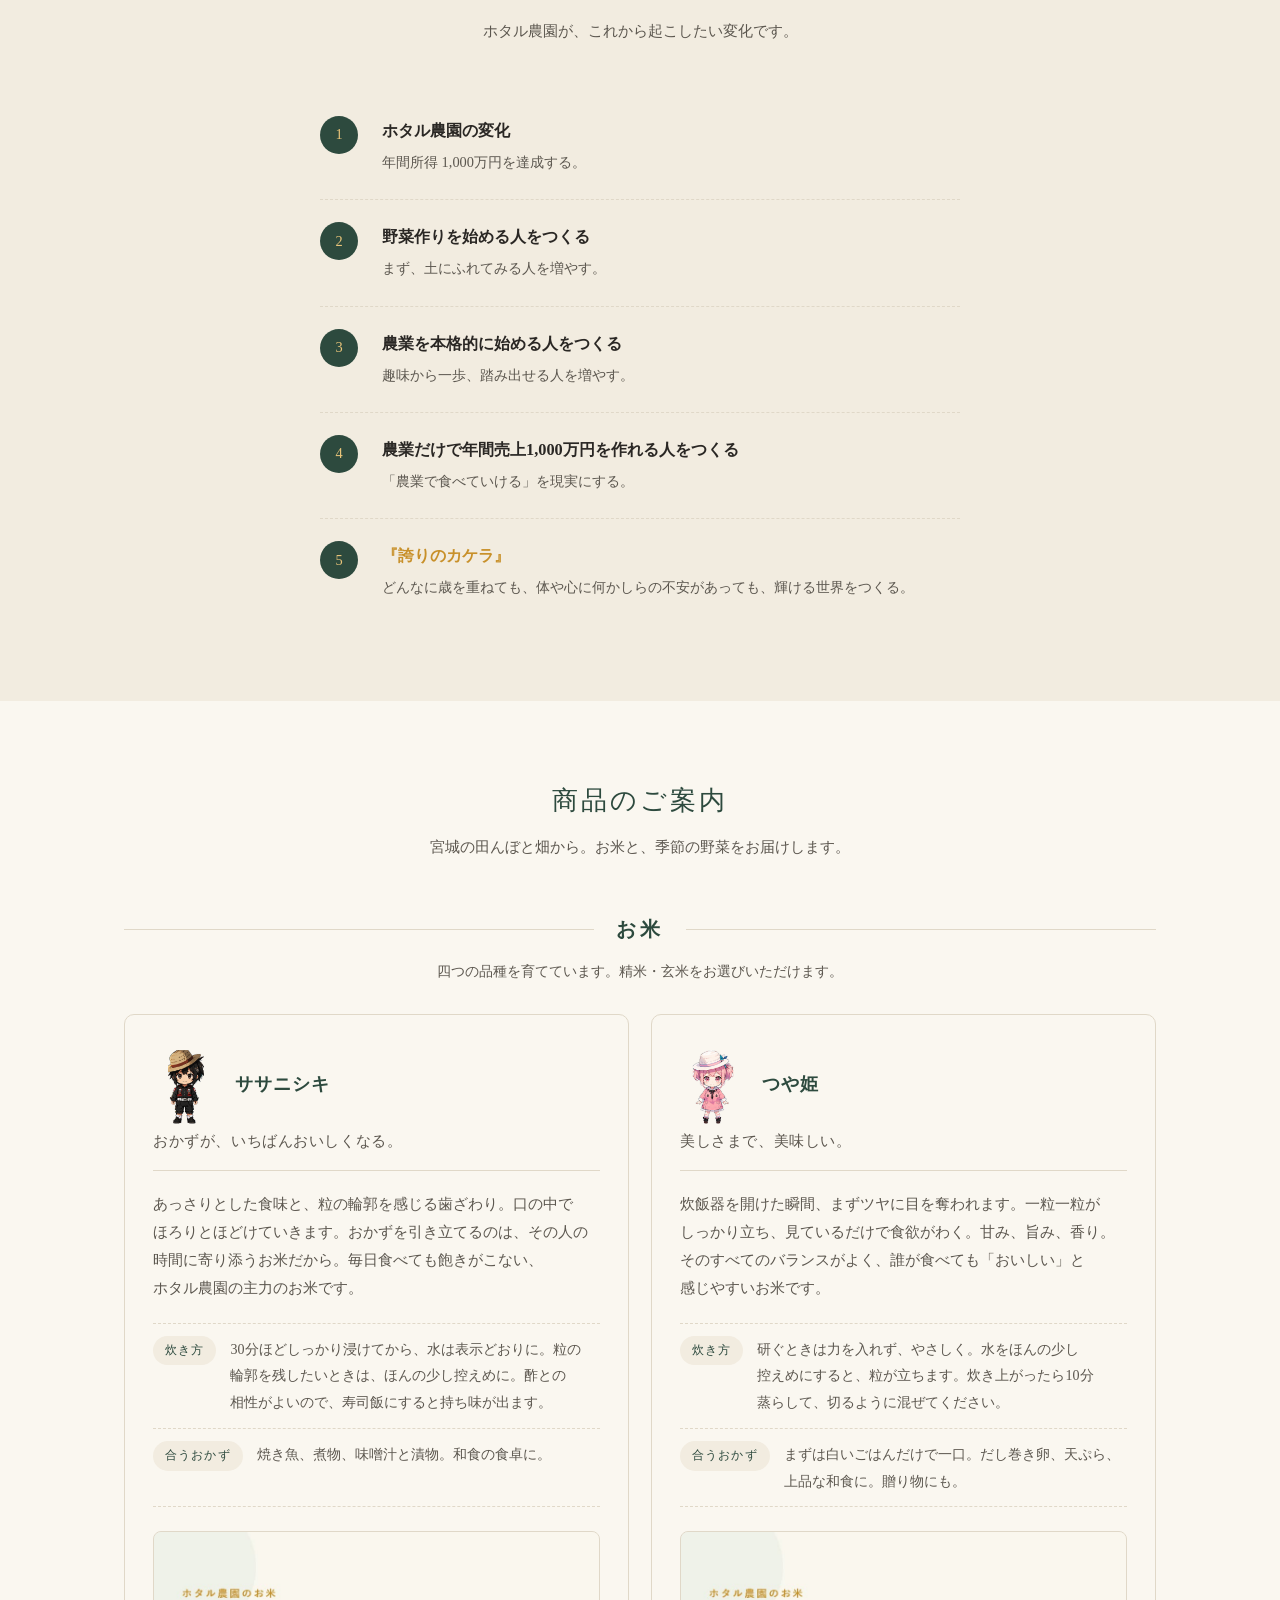
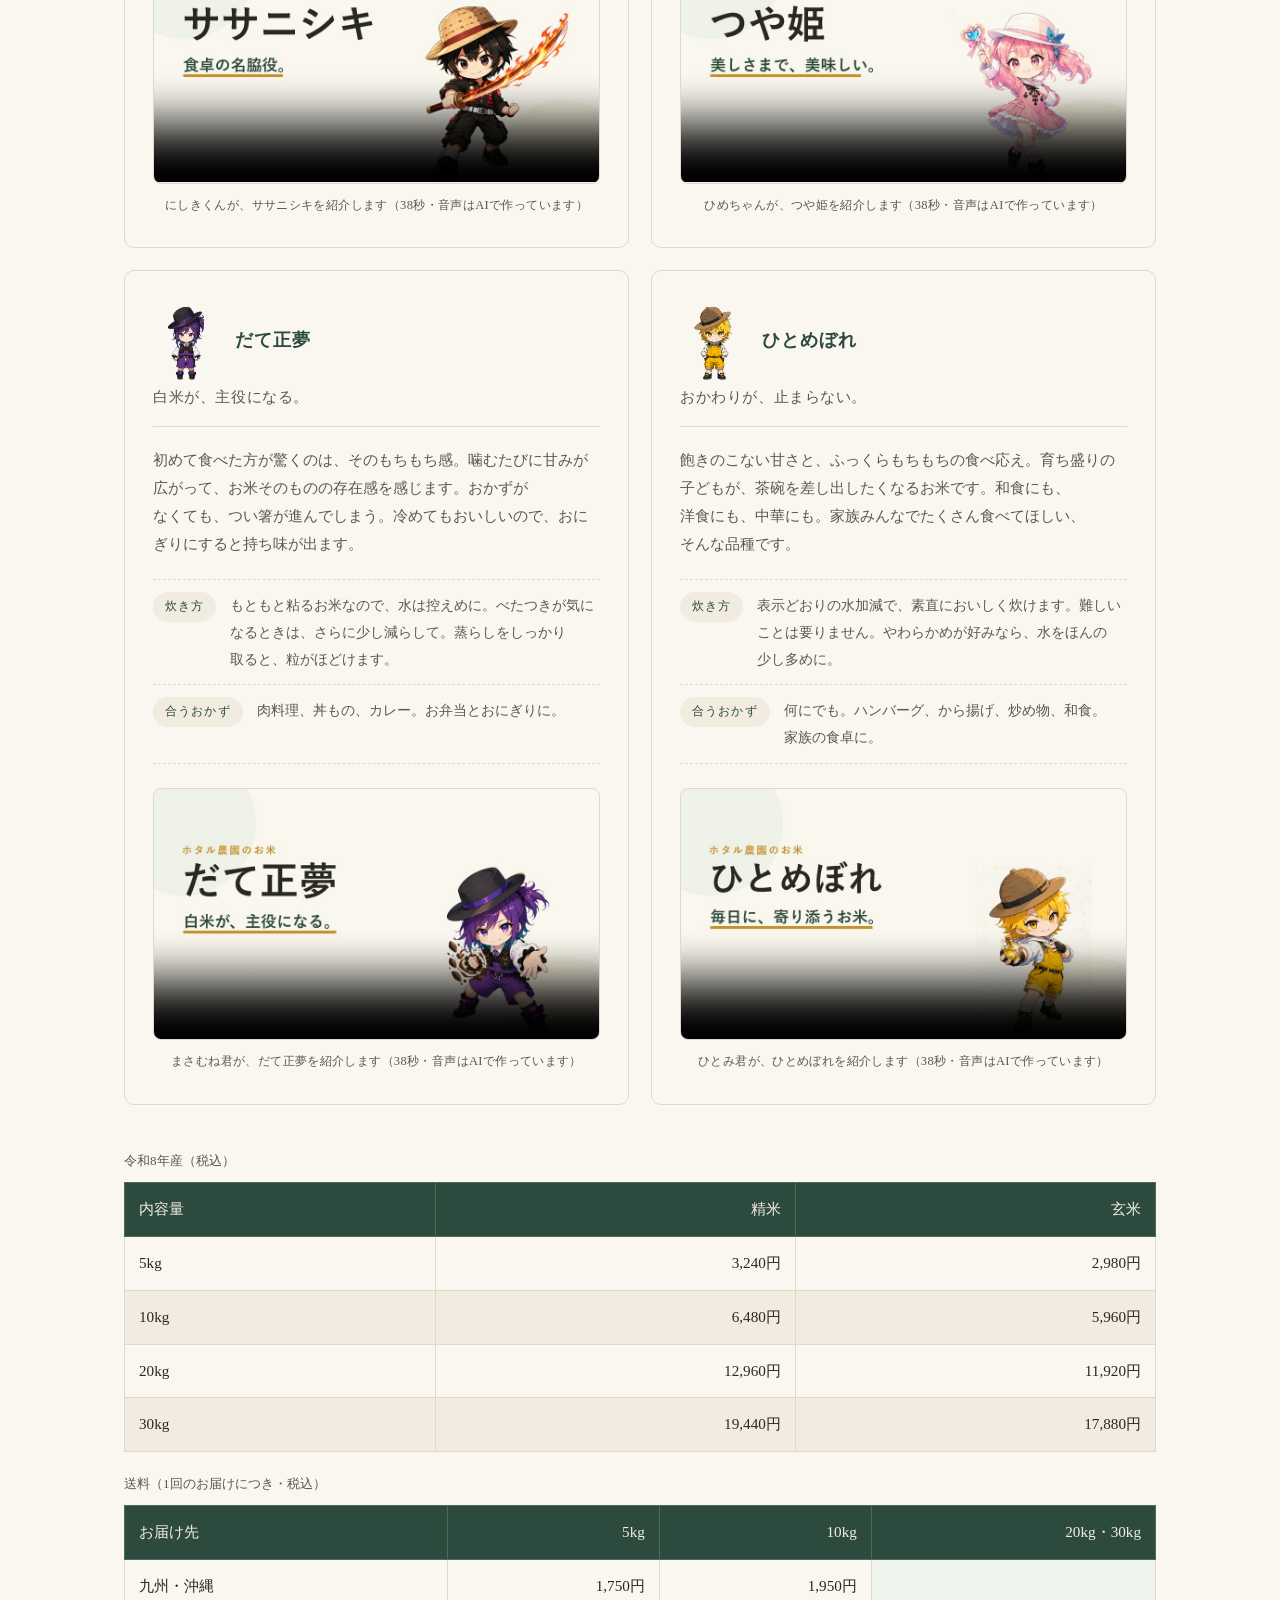
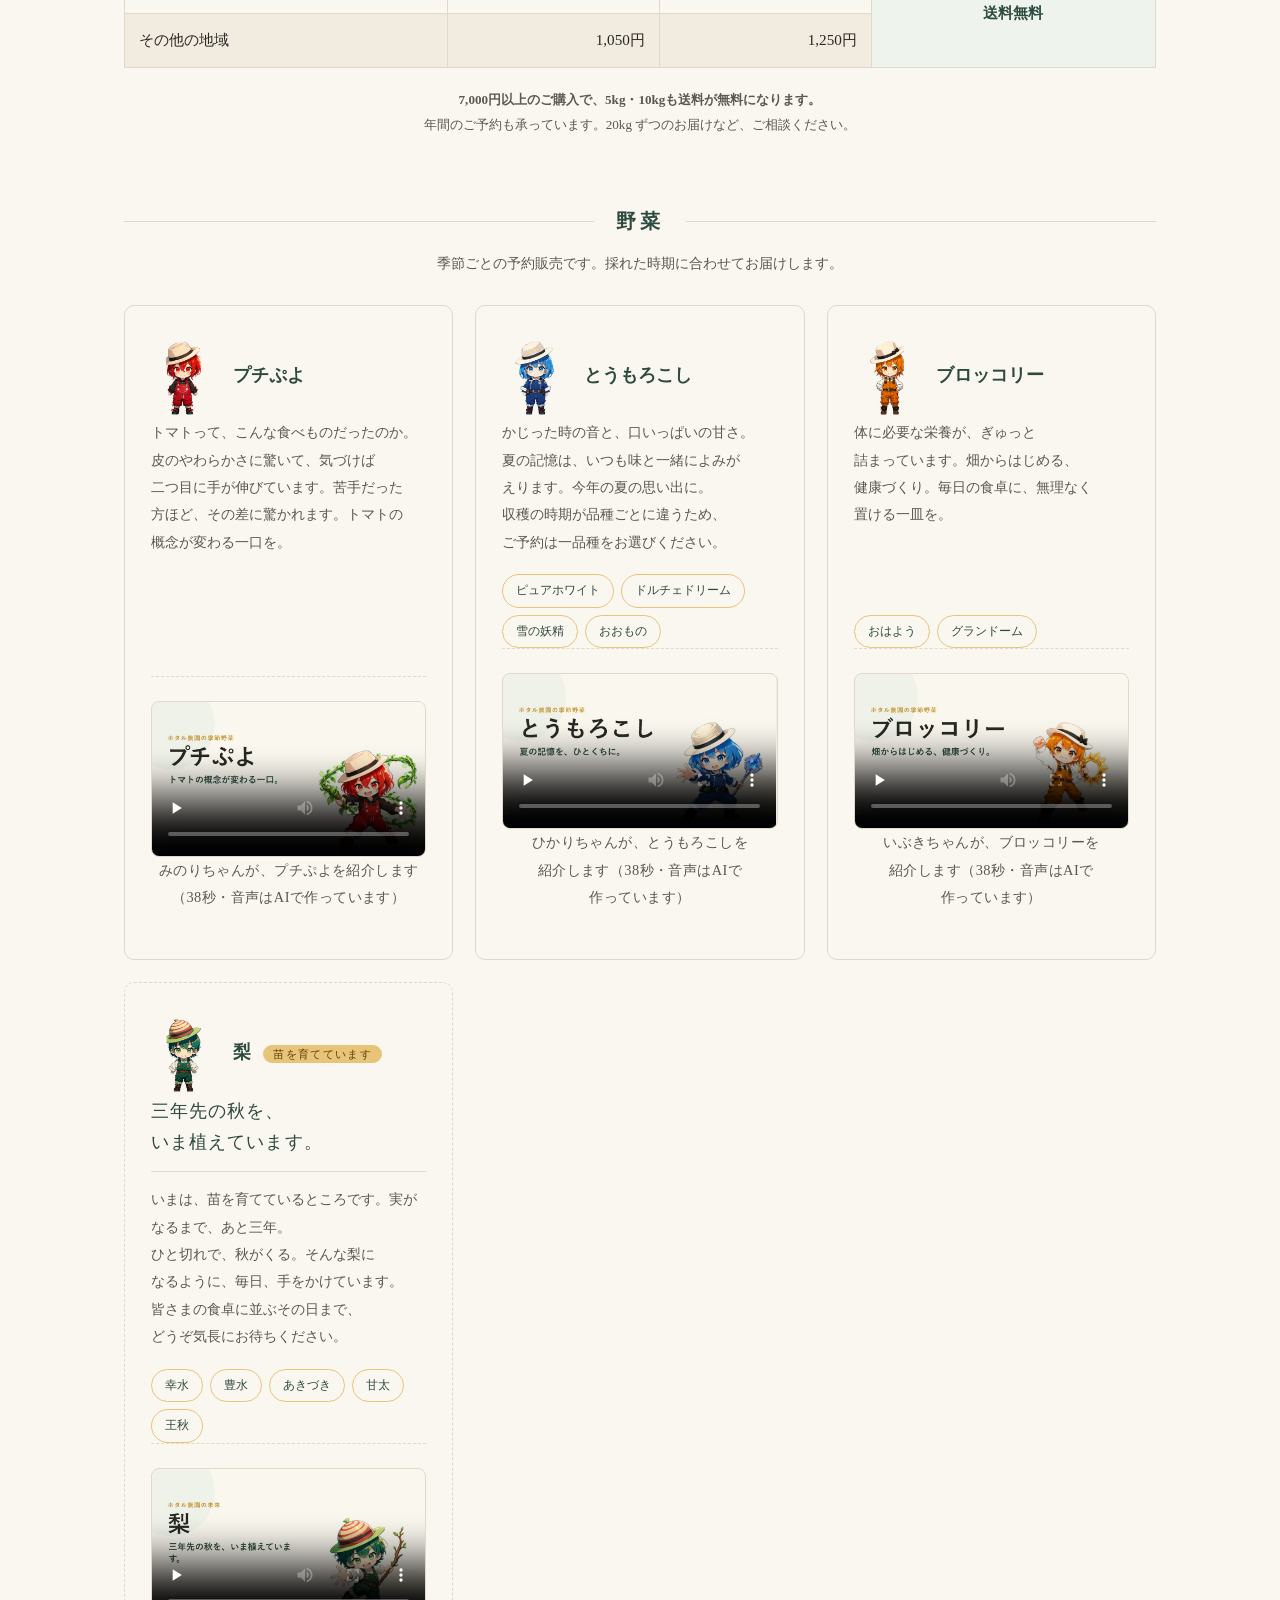
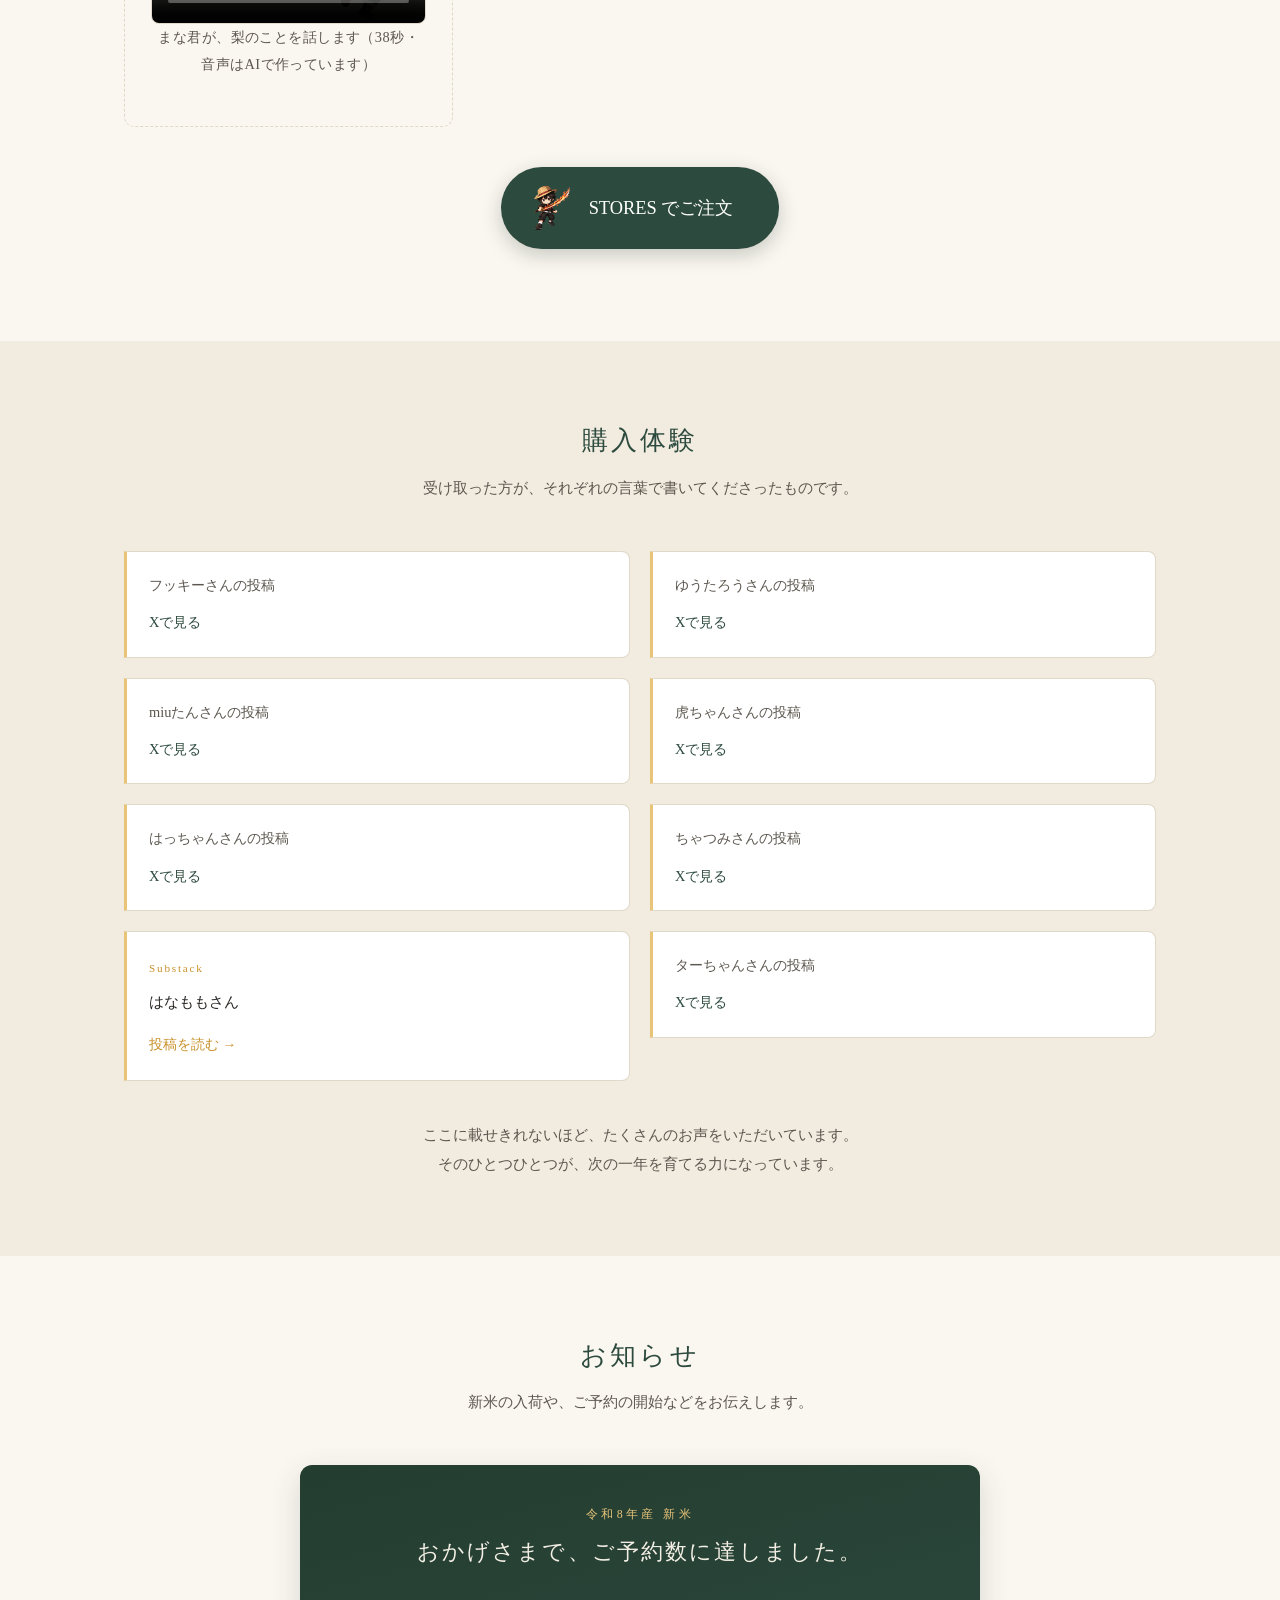
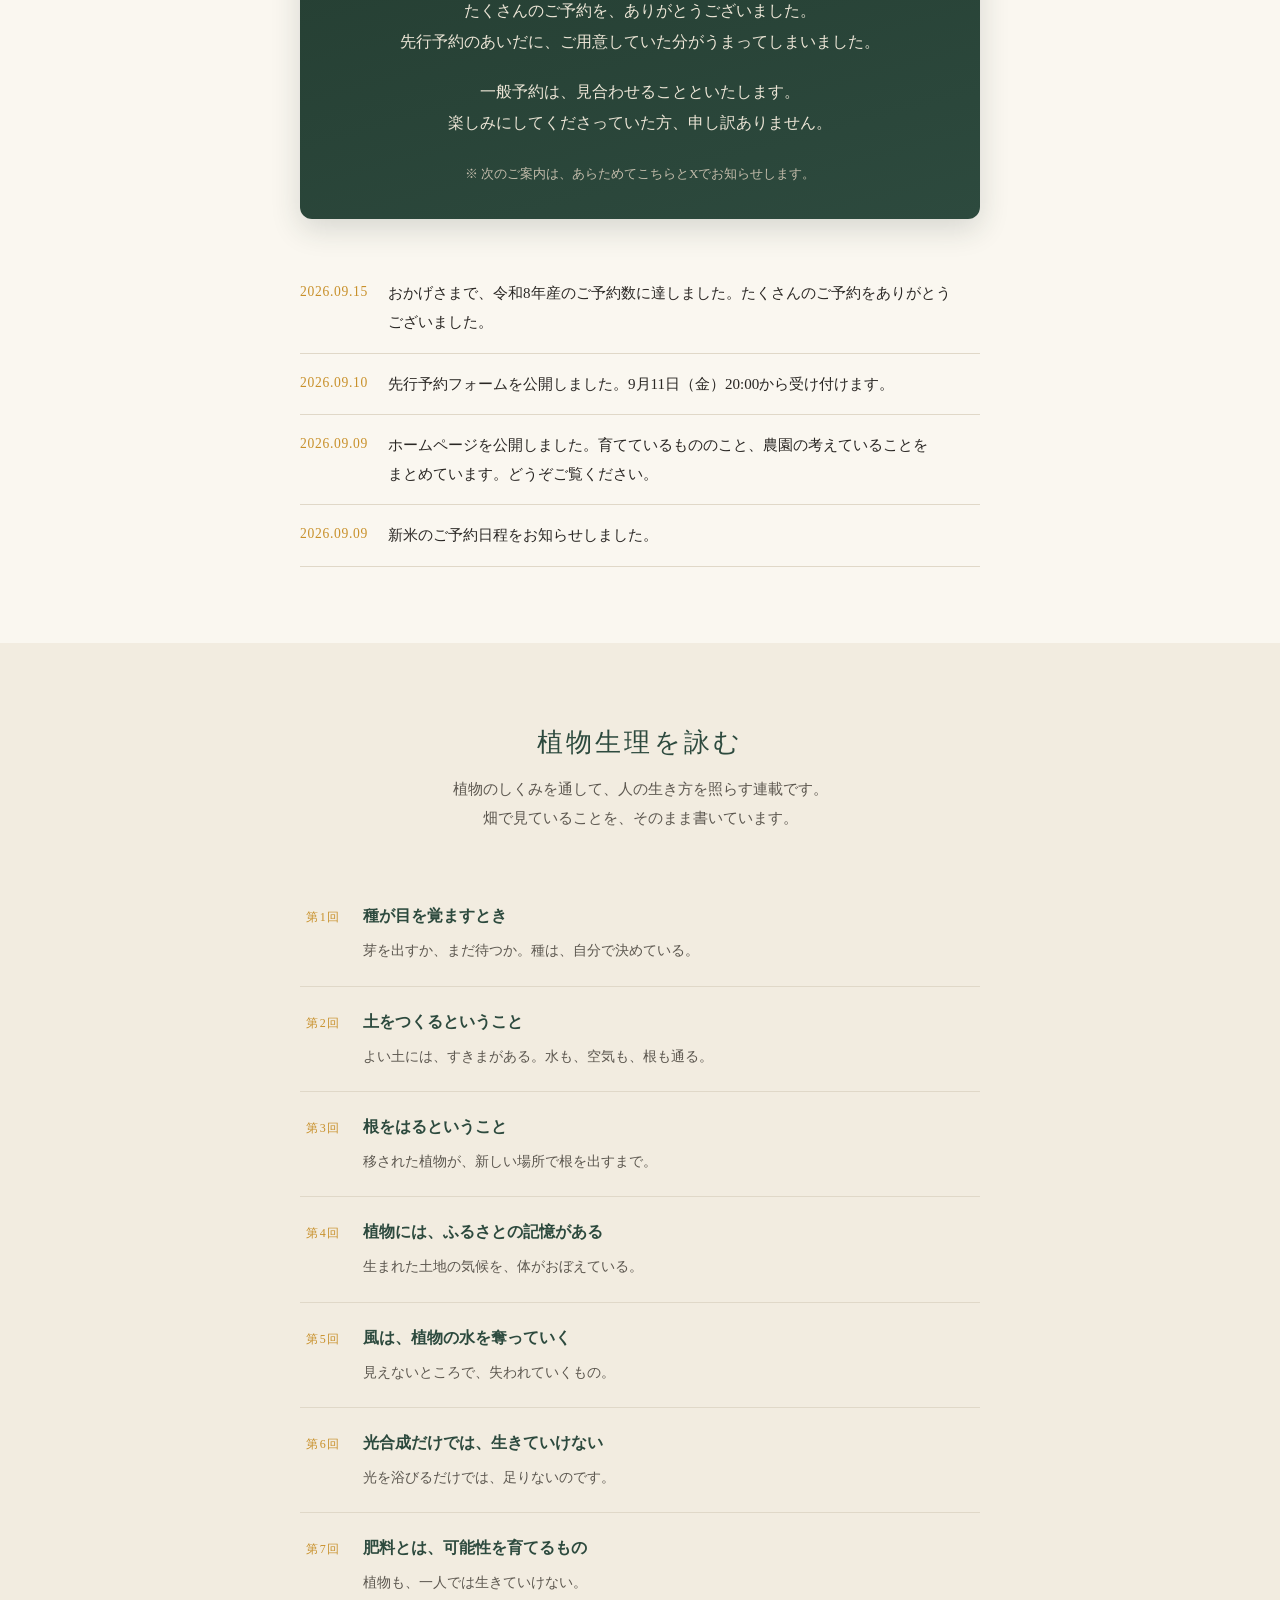
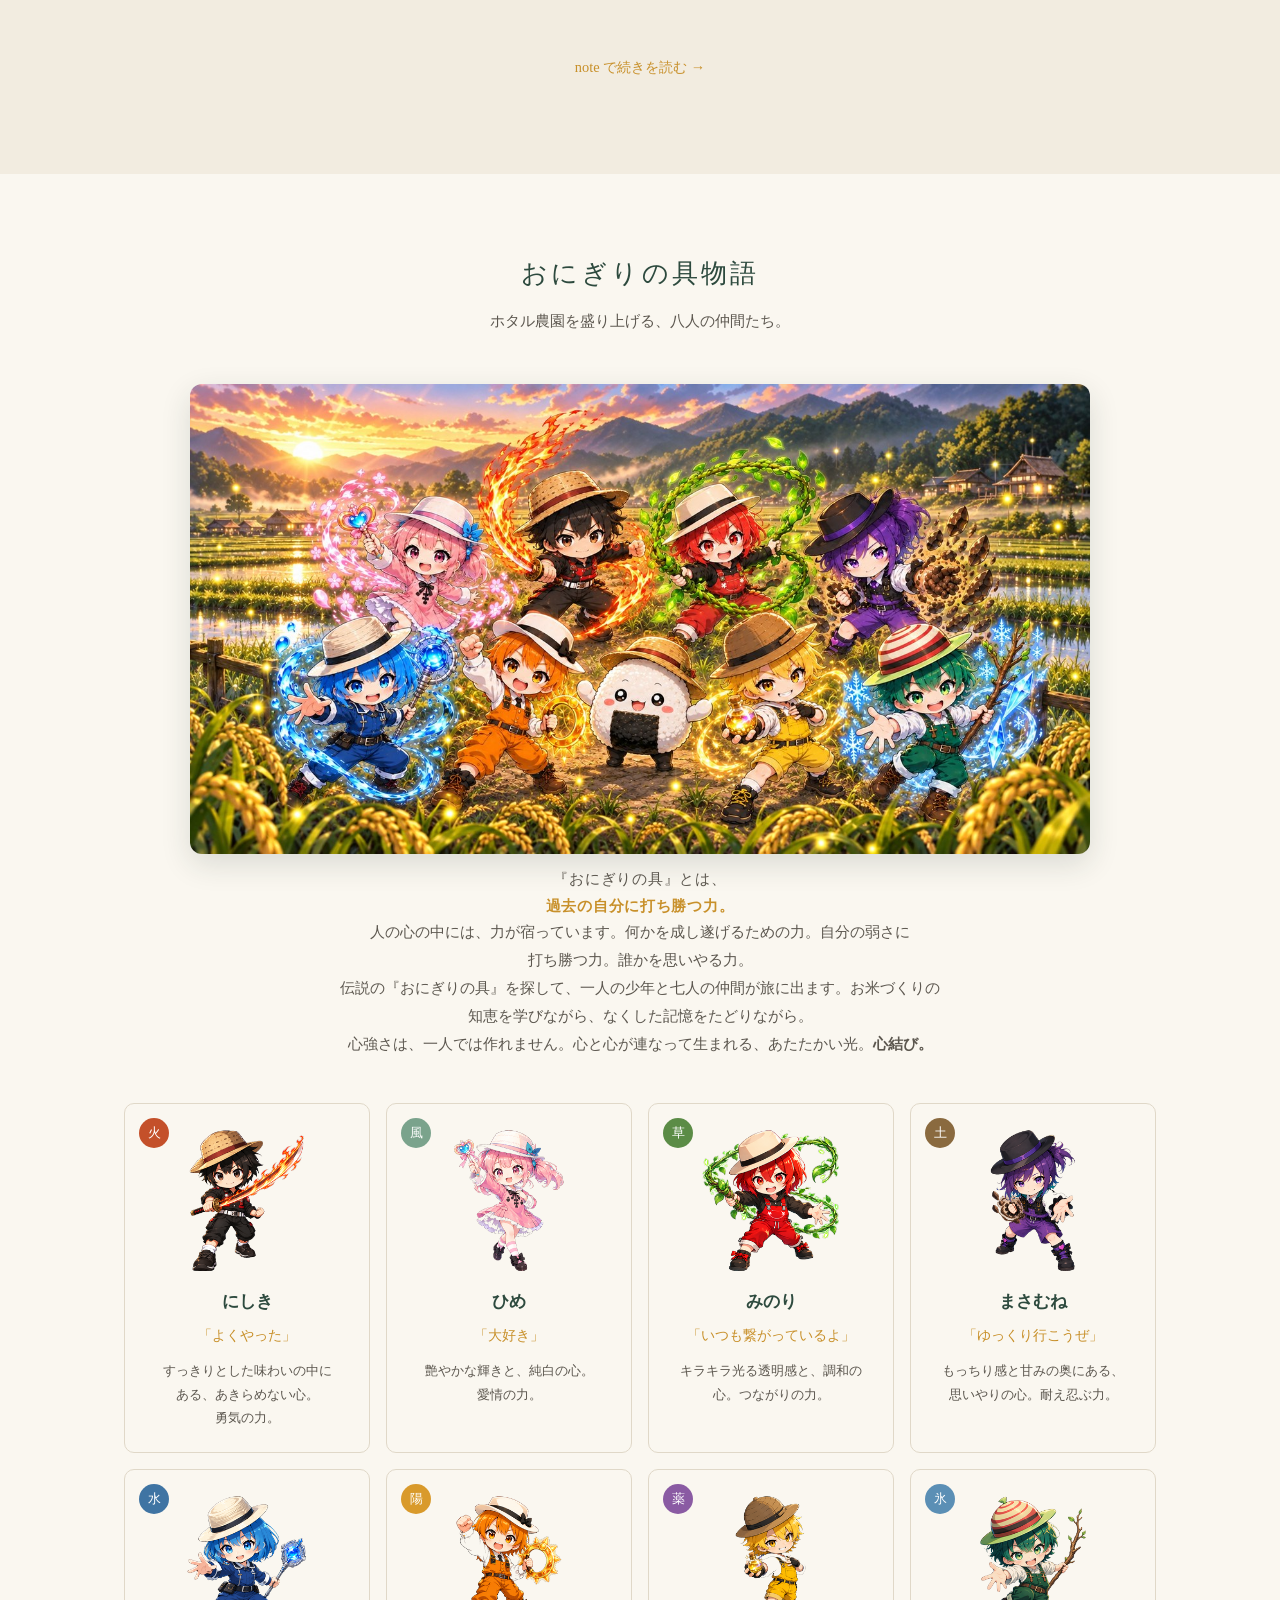
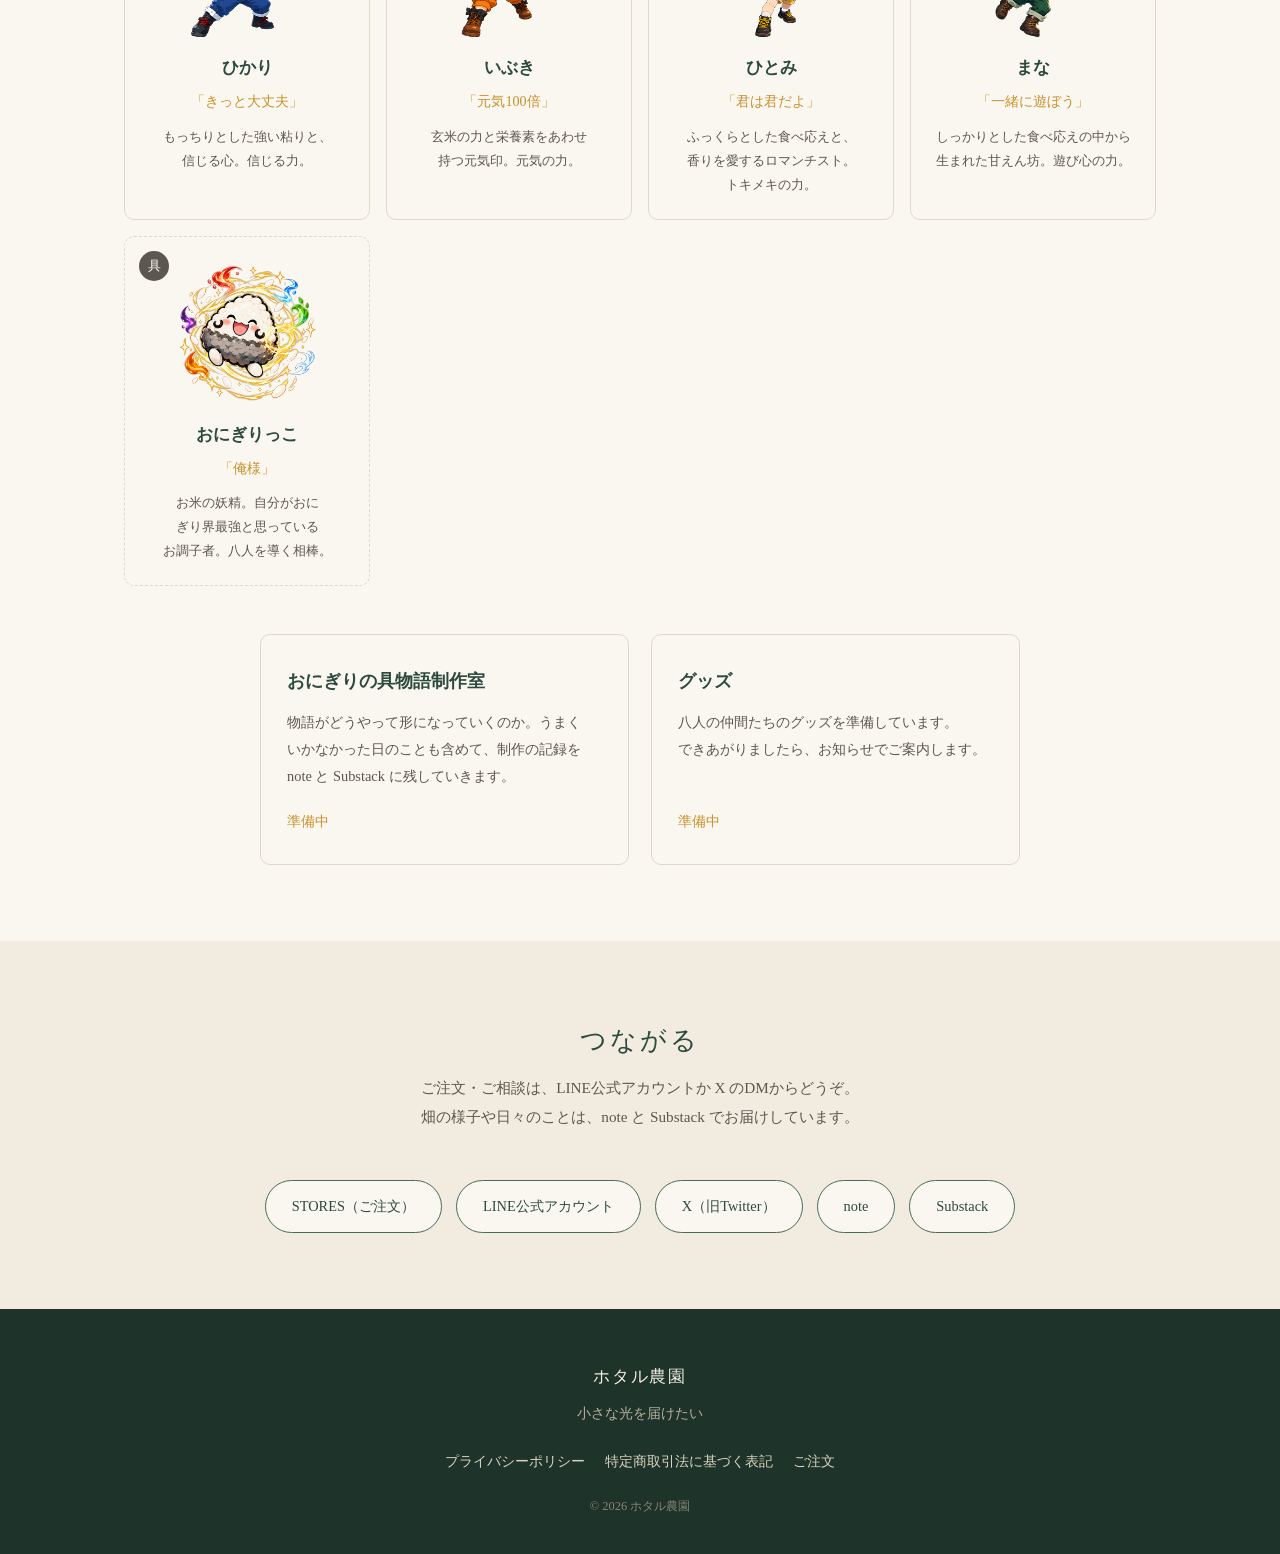
==== commit 221a82e3: "ササニシキとひとめぼれの文章を書き直した ササニシキが「ない」ばかりでマイナスに見える、というご指摘から。  ササニシキ   食卓の名脇役。 → おかずが、いちばんおいしくなる。   「主張しすぎない" ====
--- a/index.html
+++ b/index.html
@@ -683,8 +683,8 @@
               <img class="pin" src="img/c-nishiki.png" alt="ササニシキのにしき" loading="lazy">
               <h4>ササニシキ</h4>
             </div>
-            <p class="rice-catch">食卓の<wbr>名脇役。</p>
-            <p>派手さは、<wbr>ないかもしれません。<wbr>粘りが<wbr>控えめで、<wbr>口の<wbr>中で<wbr>ほろっと<wbr>ほどけて<wbr>いきます。<wbr>お米が<wbr>主張しすぎないから、<wbr>おかずの<wbr>味が<wbr>立つ。<wbr>毎日<wbr>食べても<wbr>飽きない。<wbr>そんな<wbr>やさしさを<wbr>持った<wbr>お米です。</p>
+            <p class="rice-catch">おかずが、<wbr>いちばん<wbr>おいしくなる。</p>
+            <p>あっさりとした<wbr>食味と、<wbr>粒の<wbr>輪郭を<wbr>感じる<wbr>歯ざわり。<wbr>口の<wbr>中で<wbr>ほろりと<wbr>ほどけて<wbr>いきます。<wbr>おかずを<wbr>引き立てるのは、<wbr>その<wbr>人の<wbr>時間に<wbr>寄り添う<wbr>お米だから。<wbr>毎日<wbr>食べても<wbr>飽きが<wbr>こない、<wbr>ホタル農園の<wbr>主力の<wbr>お米です。</p>
             <dl>
               <div><dt>炊き方</dt><dd>30分ほど<wbr>しっかり<wbr>浸けてから、<wbr>水は<wbr>表示どおりに。<wbr>粒の<wbr>輪郭を<wbr>残したい<wbr>ときは、<wbr>ほんの<wbr>少し<wbr>控えめに。<wbr>酢との<wbr>相性が<wbr>よいので、<wbr>寿司飯に<wbr>すると<wbr>持ち味が<wbr>出ます。</dd></div>
               <div><dt>合うおかず</dt><dd>焼き魚、<wbr>煮物、<wbr>味噌汁と<wbr>漬物。<wbr>和食の<wbr>食卓に。</dd></div>
@@ -743,8 +743,8 @@
               <img class="pin" src="img/c-hitomi.png" alt="ひとめぼれのひとみ" loading="lazy">
               <h4>ひとめぼれ</h4>
             </div>
-            <p class="rice-catch">毎日に<i class="kt">、</i><br class="sp-br">寄り添う<wbr>お米。</p>
-            <p>甘み、<wbr>粘り、<wbr>やわらかさ。<wbr>その<wbr>すべてが<wbr>ちょうどいい。<wbr>だから、<wbr>子どもから<wbr>大人まで<wbr>食べやすい。<wbr>和食にも、<wbr>洋食にも、<wbr>中華にも<wbr>合います。<wbr>迷ったら、<wbr>まずは<wbr>ひとめぼれ。<wbr>そんな<wbr>言葉が<wbr>似合う<wbr>品種です。</p>
+            <p class="rice-catch">おかわりが、<wbr>止まらない。</p>
+            <p>飽きの<wbr>こない<wbr>甘さと、<wbr>ふっくらもちもちの<wbr>食べ応え。<wbr>育ち盛りの<wbr>子どもが、<wbr>茶碗を<wbr>差し出したくなる<wbr>お米です。<wbr>和食にも、<wbr>洋食にも、<wbr>中華にも。<wbr>家族みんなで<wbr>たくさん<wbr>食べて<wbr>ほしい、<wbr>そんな<wbr>品種です。</p>
             <dl>
               <div><dt>炊き方</dt><dd>表示ど<wbr>おりの<wbr>水加減で、<wbr>素直に<wbr>おいしく<wbr>炊けます。<wbr>難しい<wbr>ことは<wbr>要りません。<wbr>やわらかめが<wbr>好みなら、<wbr>水を<wbr>ほんの<wbr>少し<wbr>多めに。</dd></div>
               <div><dt>合うおかず</dt><dd>何に<wbr>でも。<wbr>ハンバーグ、から<wbr>揚げ、<wbr>炒め物、<wbr>和食。<wbr>家族の<wbr>食卓に。</dd></div>
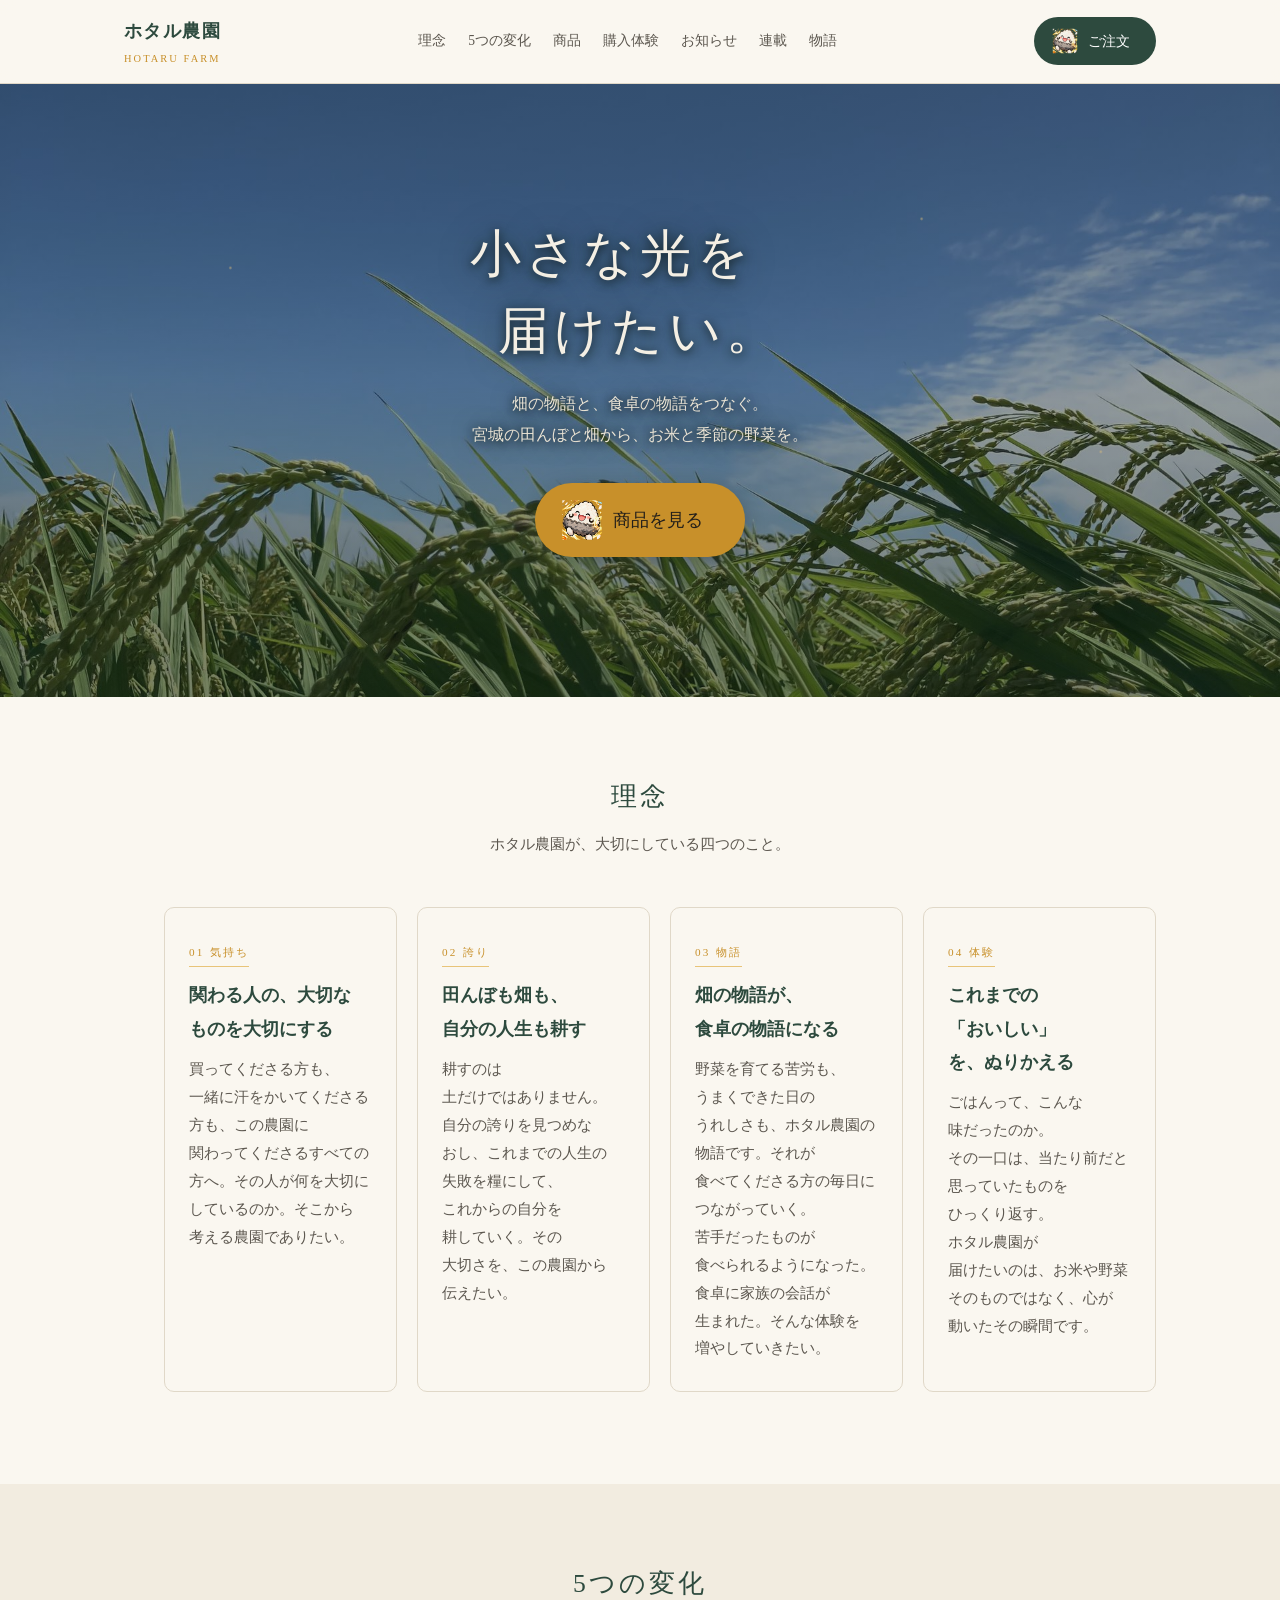
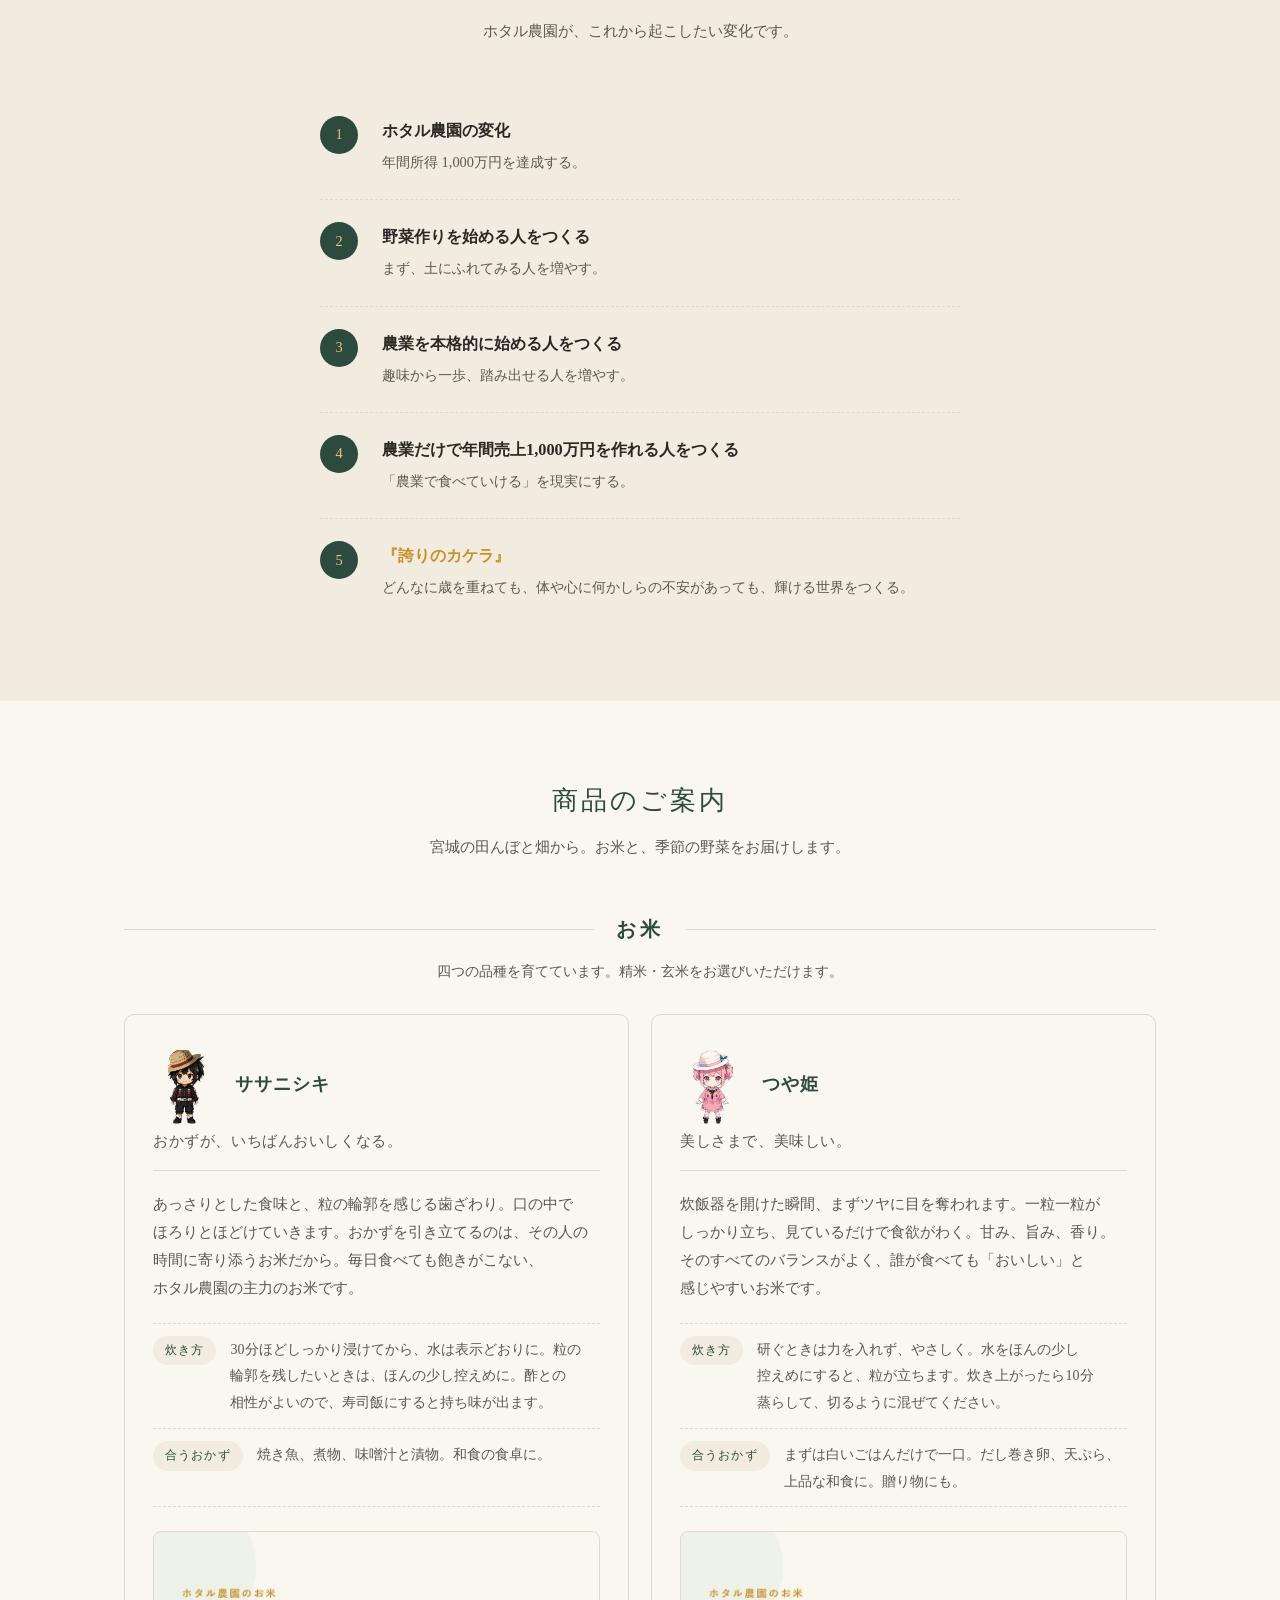
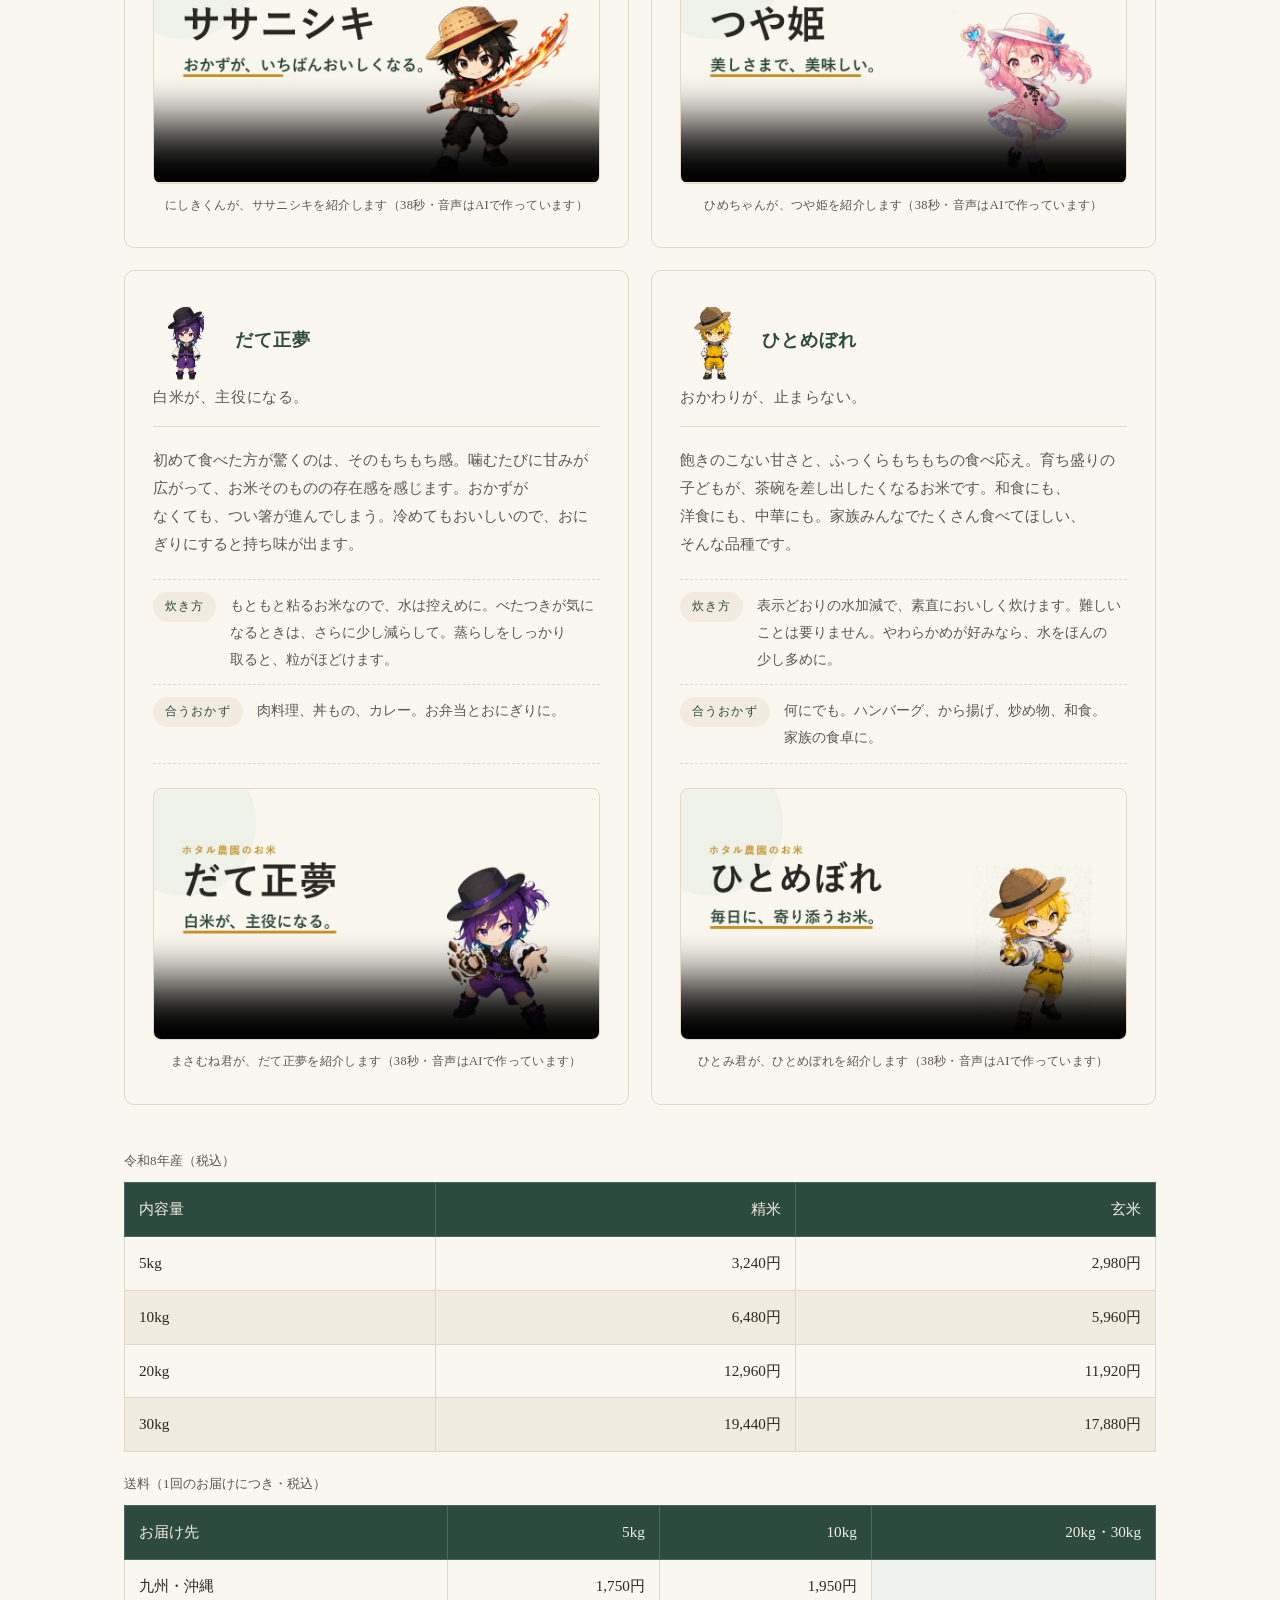
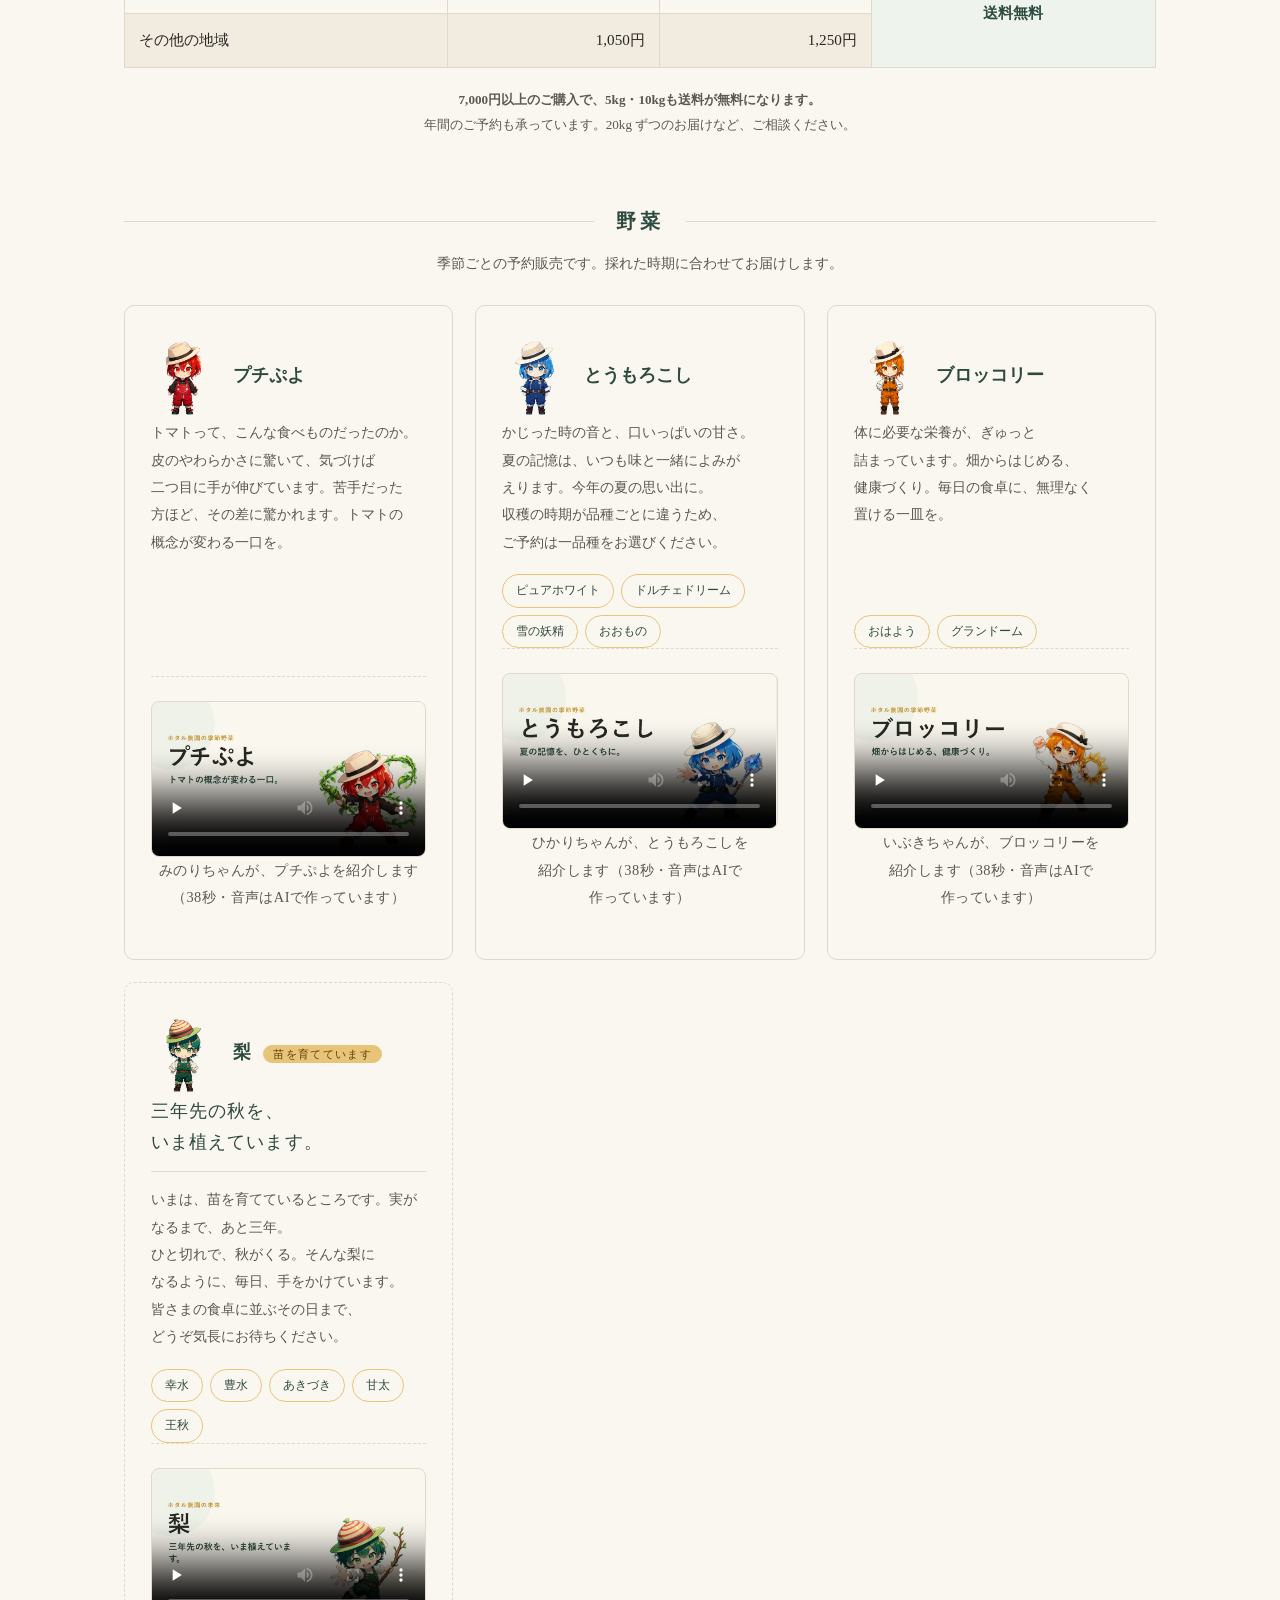
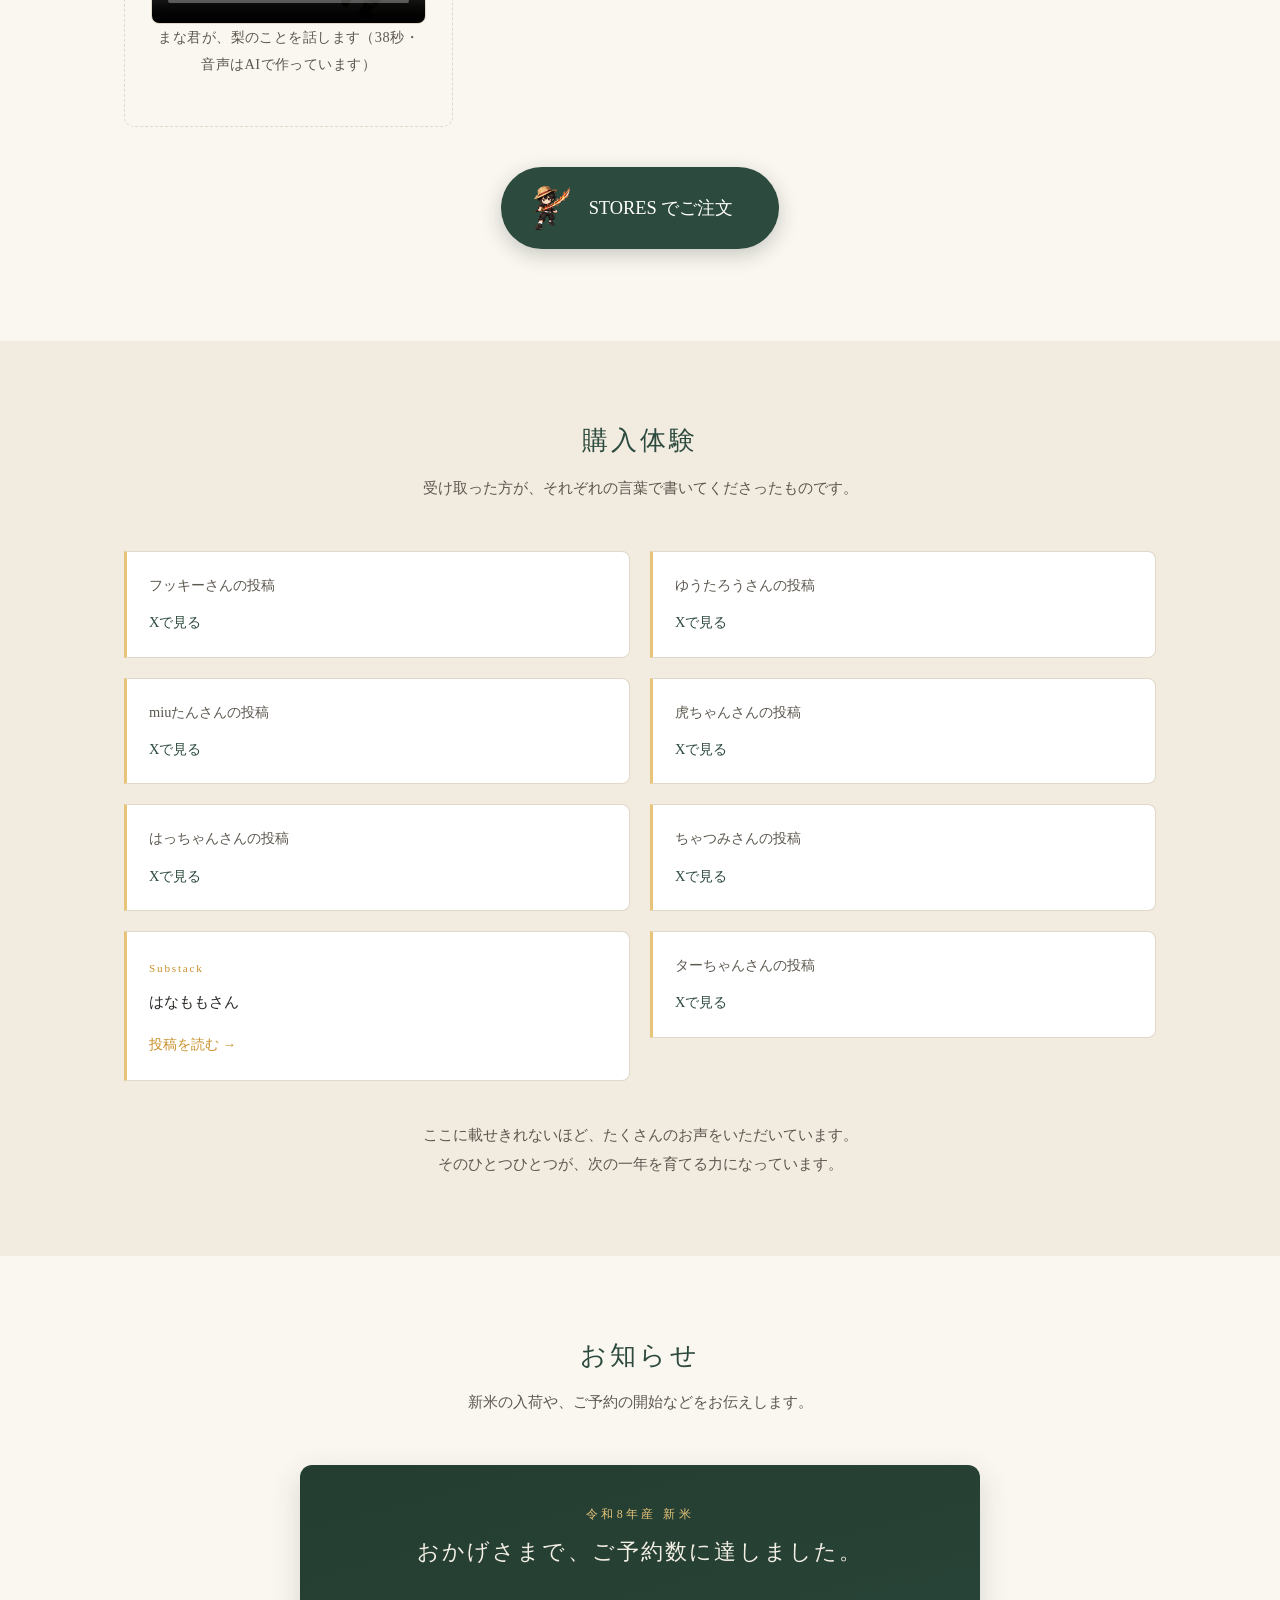
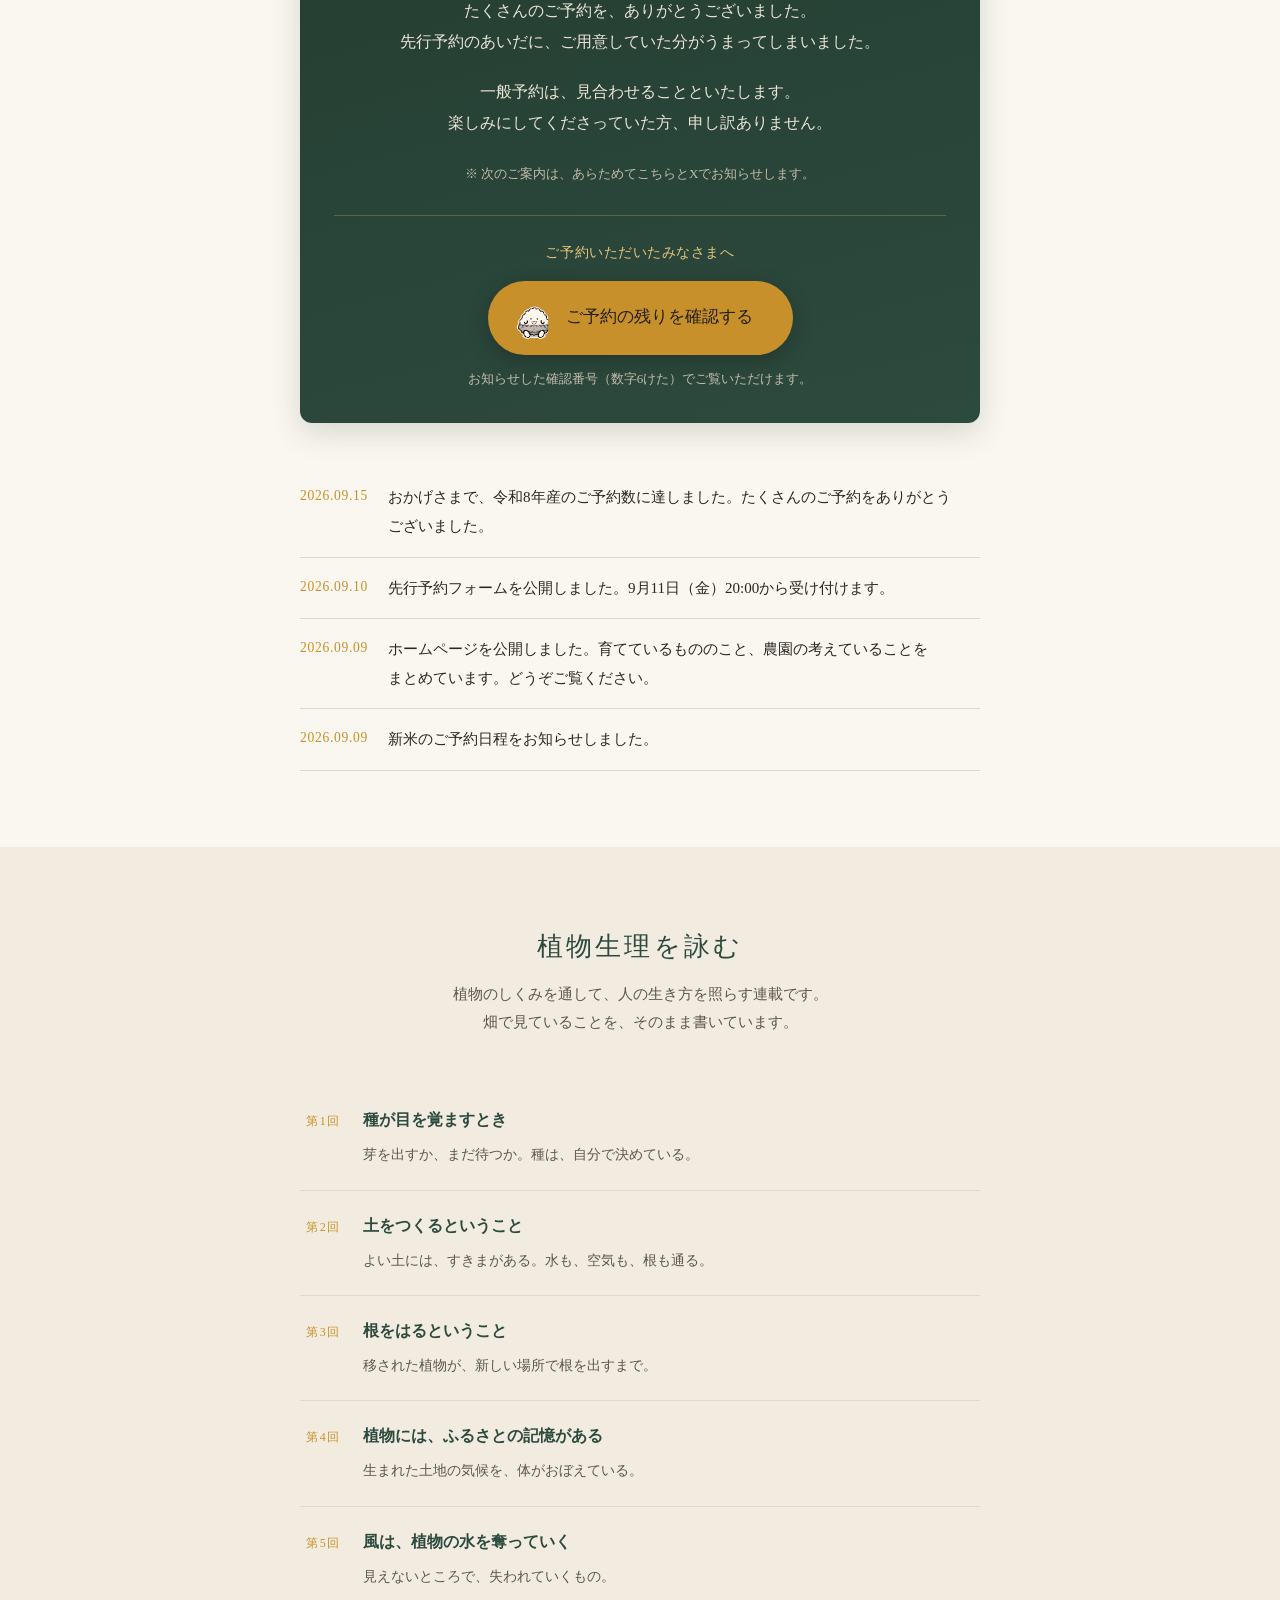
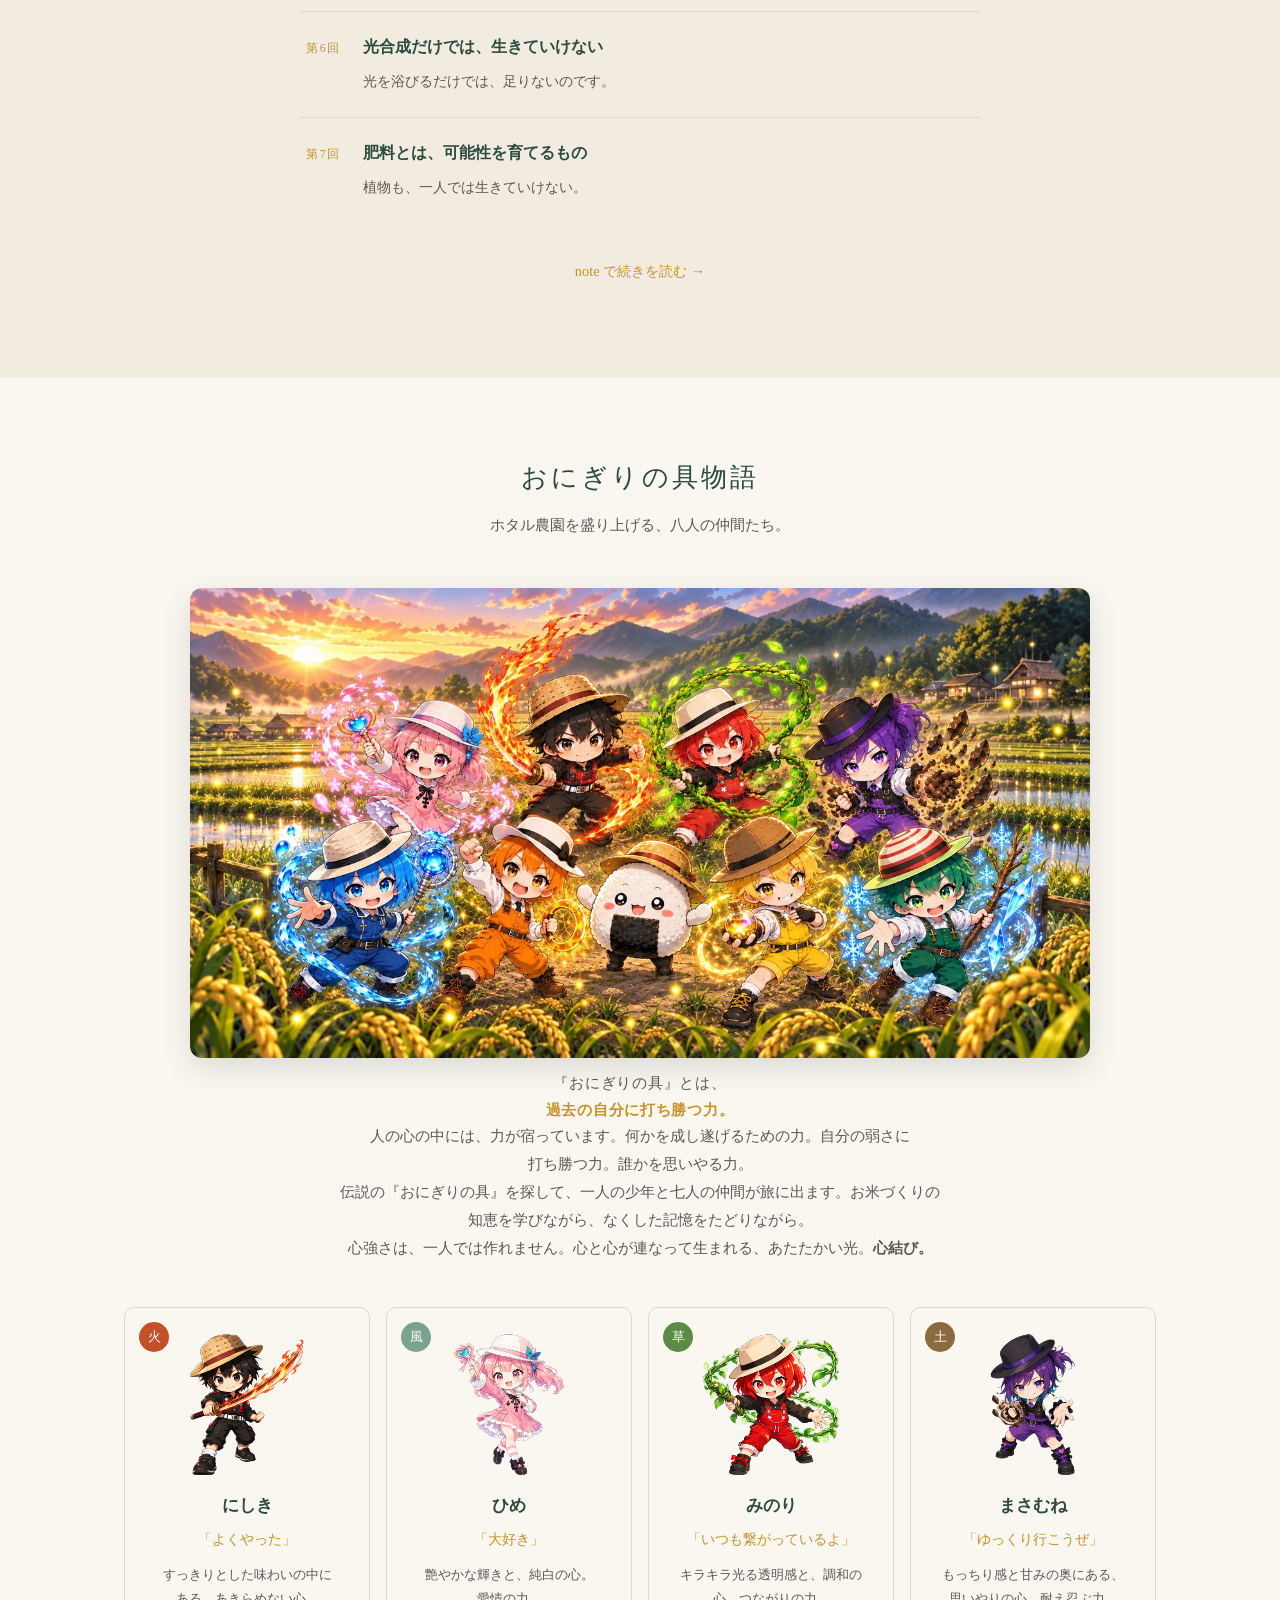
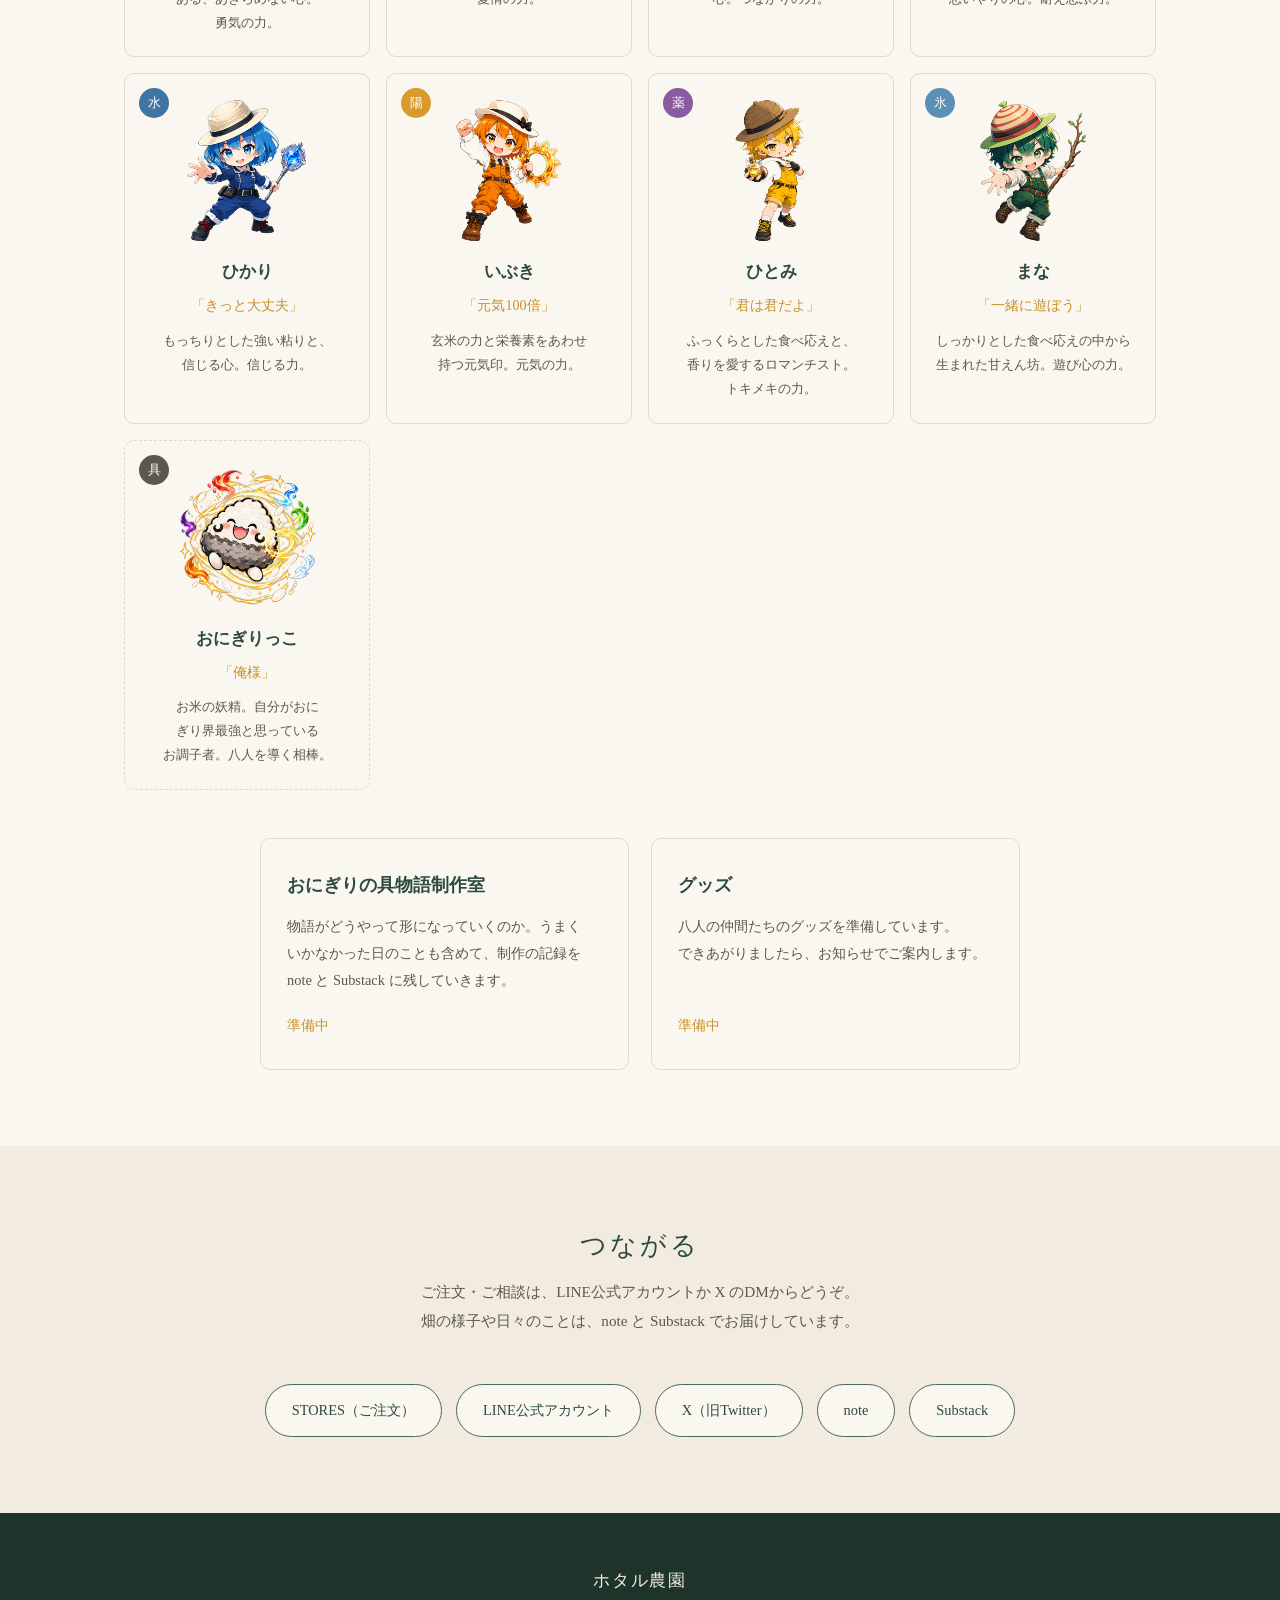
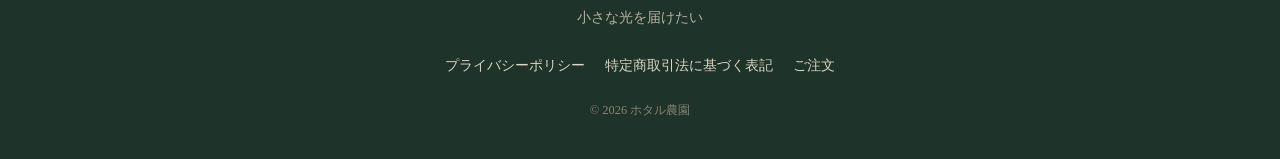
==== commit 32ea0b88: "お知らせに「ご予約の残りを確認する」ボタンを足した Co-Authored-By: Claude Opus 5.5 <noreply@anthropic.com>" ====
--- a/index.html
+++ b/index.html
@@ -394,6 +394,12 @@
   font-size:.98rem;line-height:2;color:#ece5d6;margin:0 0 18px;
 }
 .soldout-lead:last-of-type{margin-bottom:0}
+/* ご予約いただいた方への入口（残りの確認ページへ） */
+.notice-yoyaku{margin-top:28px;padding-top:24px;border-top:1px solid rgba(232,196,121,.25)}
+.notice-yoyaku .notice-when{margin:0}
+.notice-yoyaku .notice-btn{margin-top:14px}
+.notice-yoyaku .notice-btn img{object-fit:contain}
+.notice-yoyaku .notice-note{margin-top:12px}
 @media(max-width:520px){
   .notice{padding:30px 20px 26px}
   .when{flex-direction:column;gap:4px}
@@ -927,6 +933,11 @@
         <p class="soldout-lead">たくさんの<wbr>ご予約を<i class="kt">、</i><br class="sp-br">ありがとう<wbr>ございました。<br>先行予約の<wbr>あいだに<i class="kt">、</i><br class="sp-br">ご用意していた<wbr>分が<wbr>うまってしまいました。</p>
         <p class="soldout-lead">一般予約は<i class="kt">、</i><br class="sp-br">見合わせる<wbr>ことと<wbr>いたします。<br>楽しみに<wbr>してくださっていた<wbr>方<i class="kt">、</i><br class="sp-br">申し訳ありません。</p>
         <p class="notice-note">※ 次の<wbr>ご案内は、<wbr>あらためて<wbr>こちらと<wbr>Xで<wbr>お知らせします。</p>
+        <div class="notice-yoyaku">
+          <p class="notice-when">ご予約いただいた<wbr>みなさまへ</p>
+          <a class="notice-btn" href="yoyaku.html"><img src="img/c-onigirikko.png" alt="">ご予約の残りを<wbr>確認する</a>
+          <p class="notice-note">お知らせした<wbr>確認番号<wbr>（数字6けた）で<wbr>ご覧いただけます。</p>
+        </div>
       </div>
 
       <ul class="news">
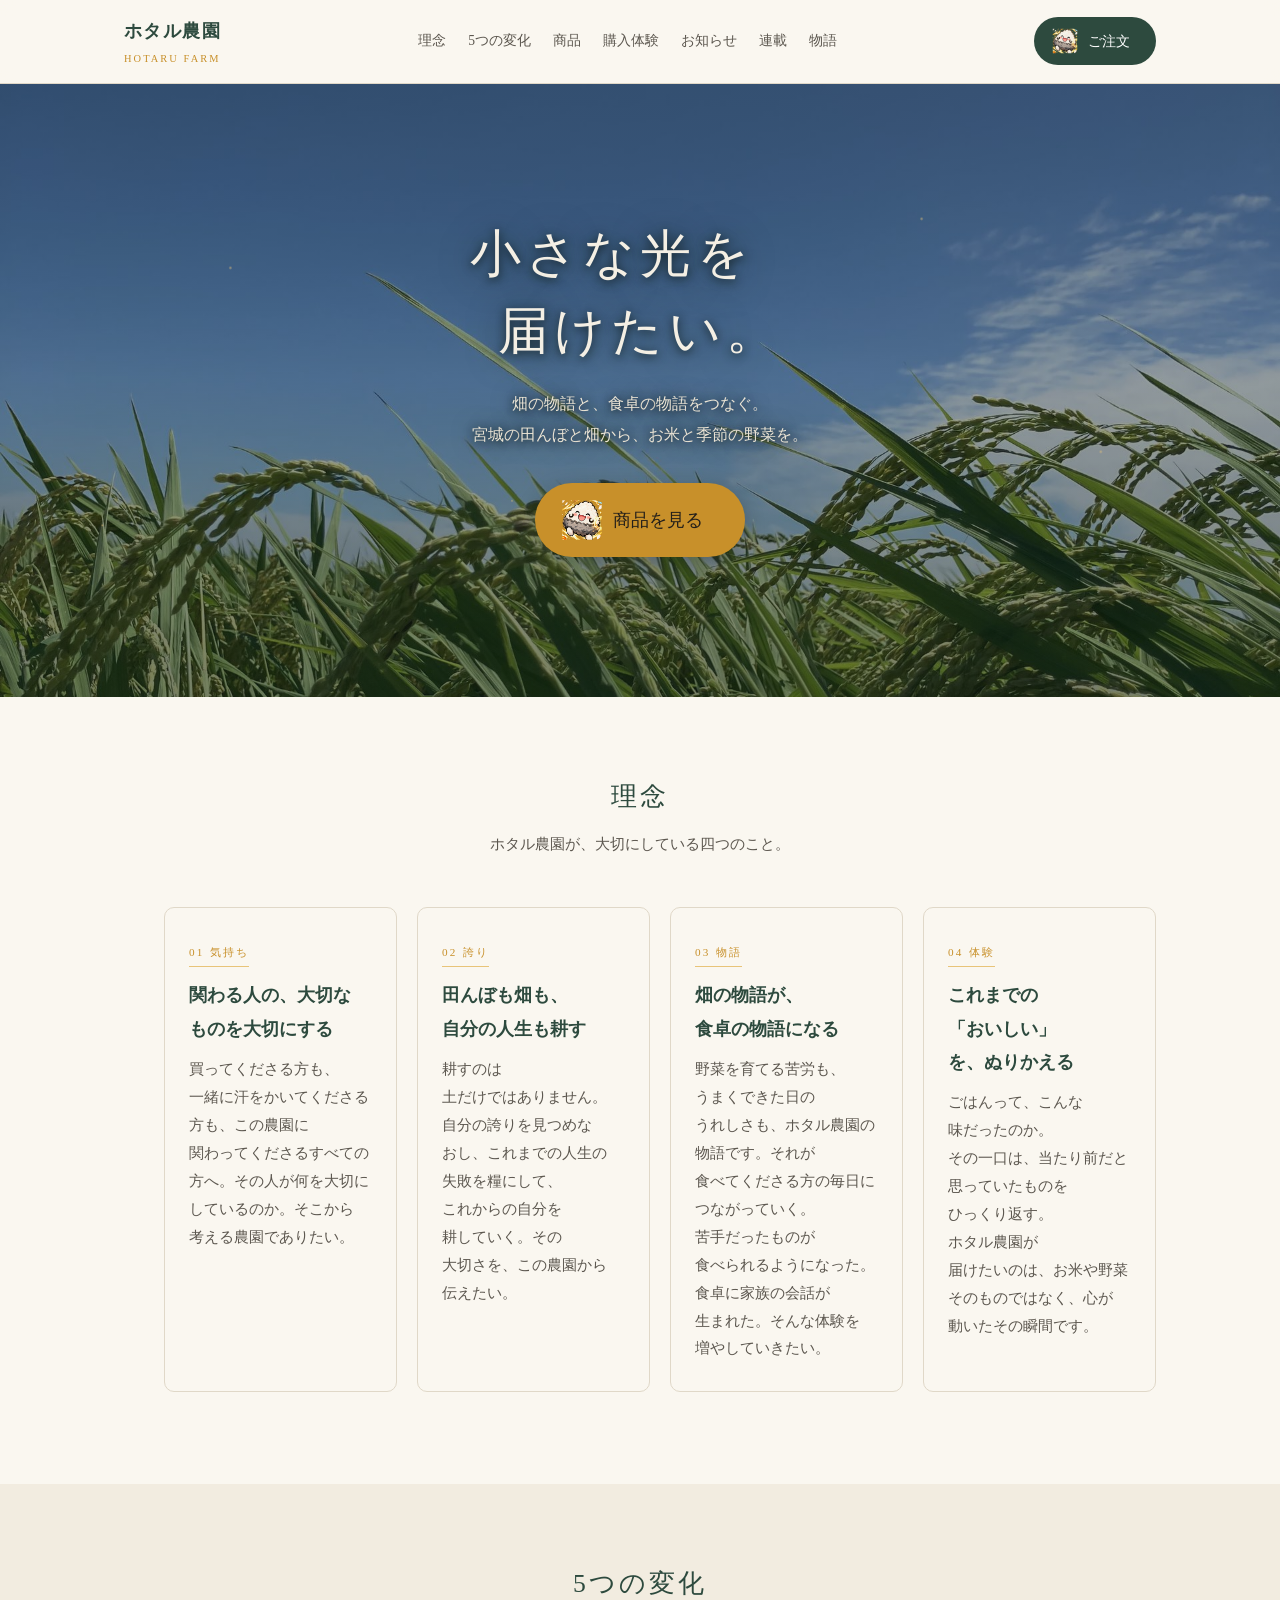
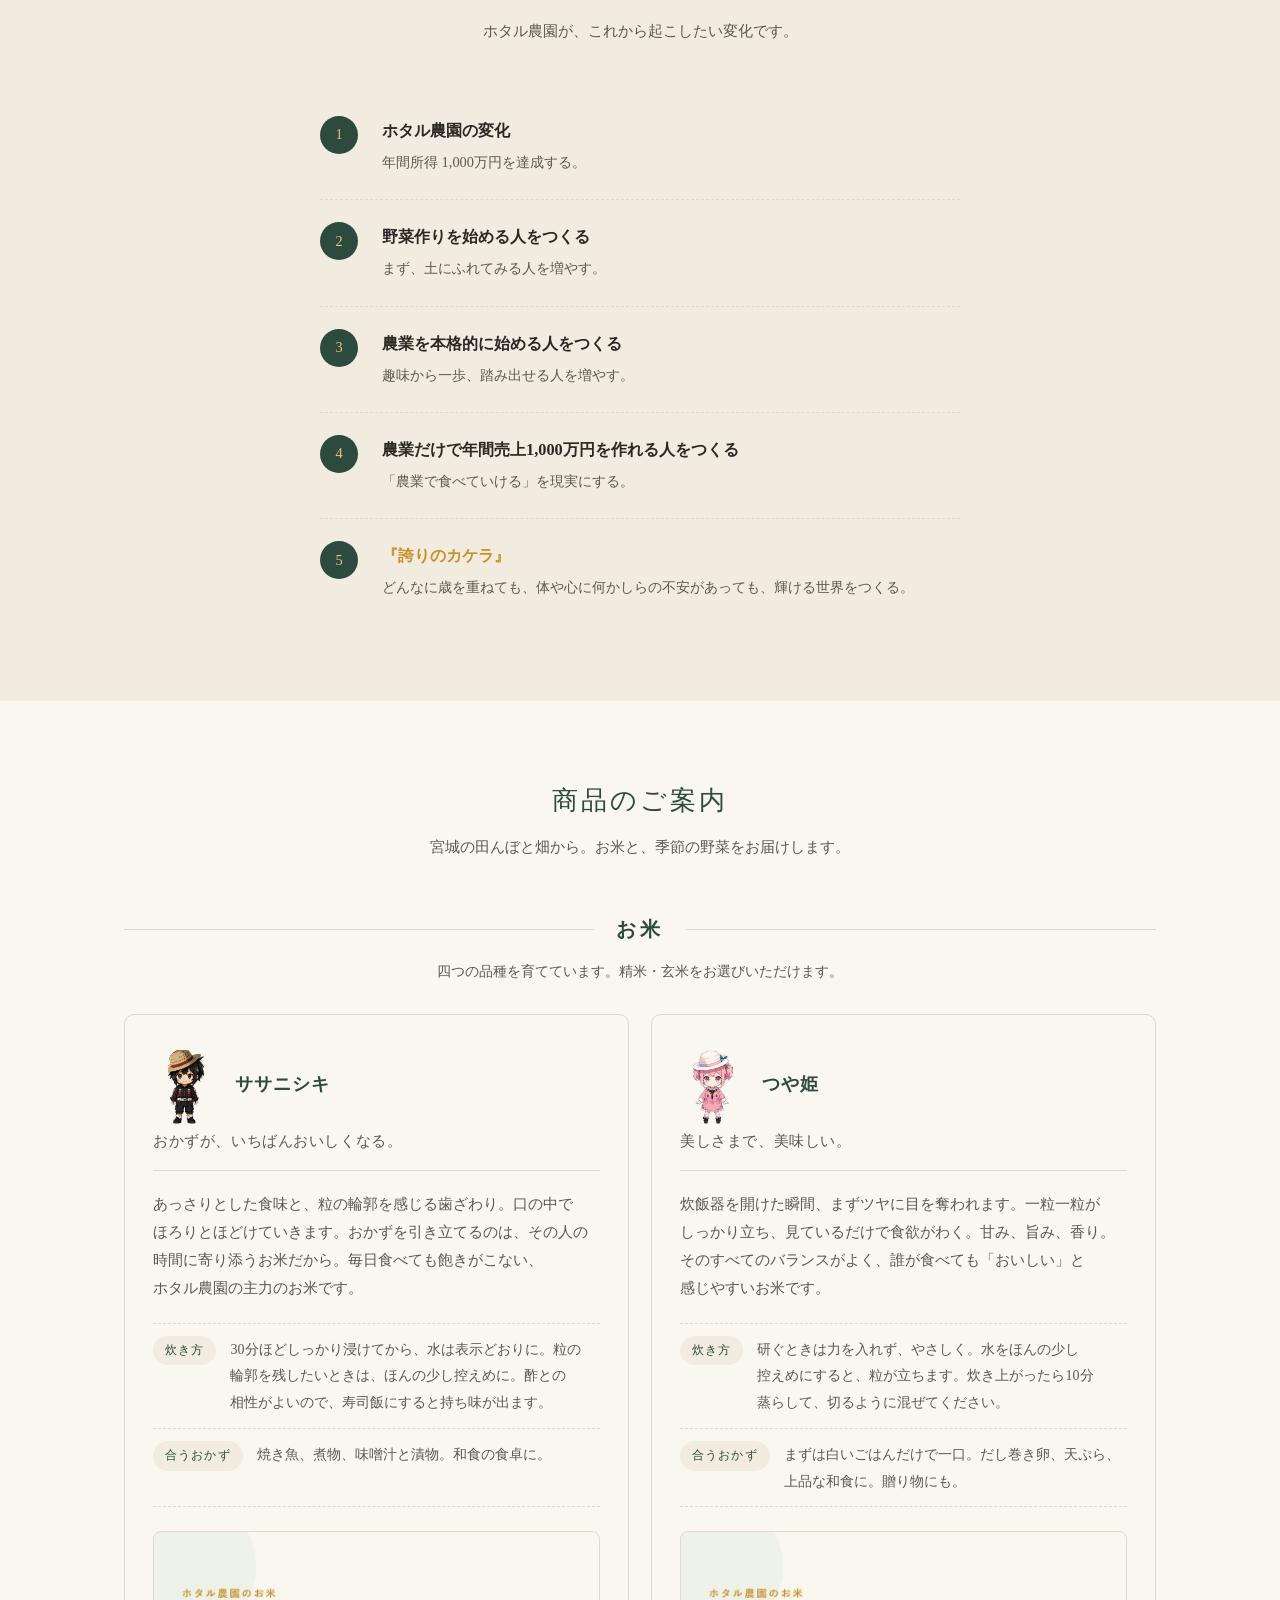
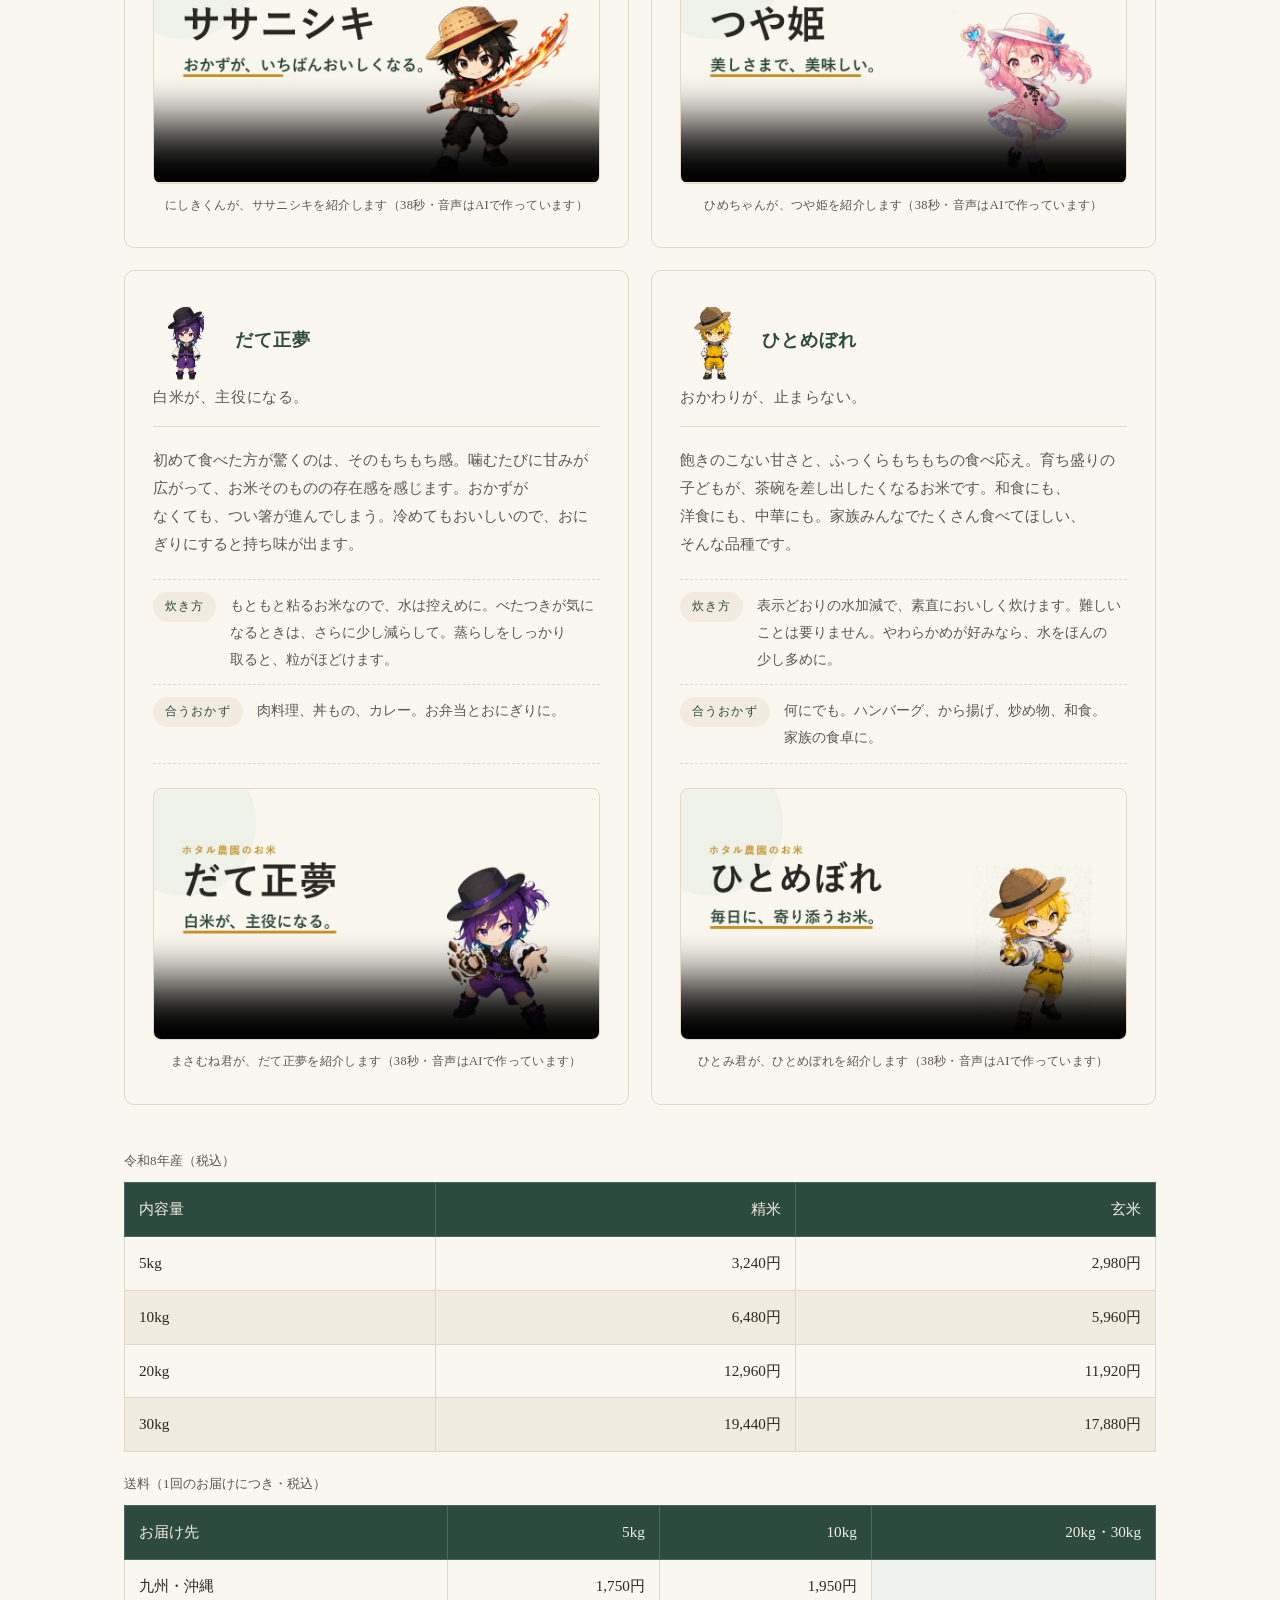
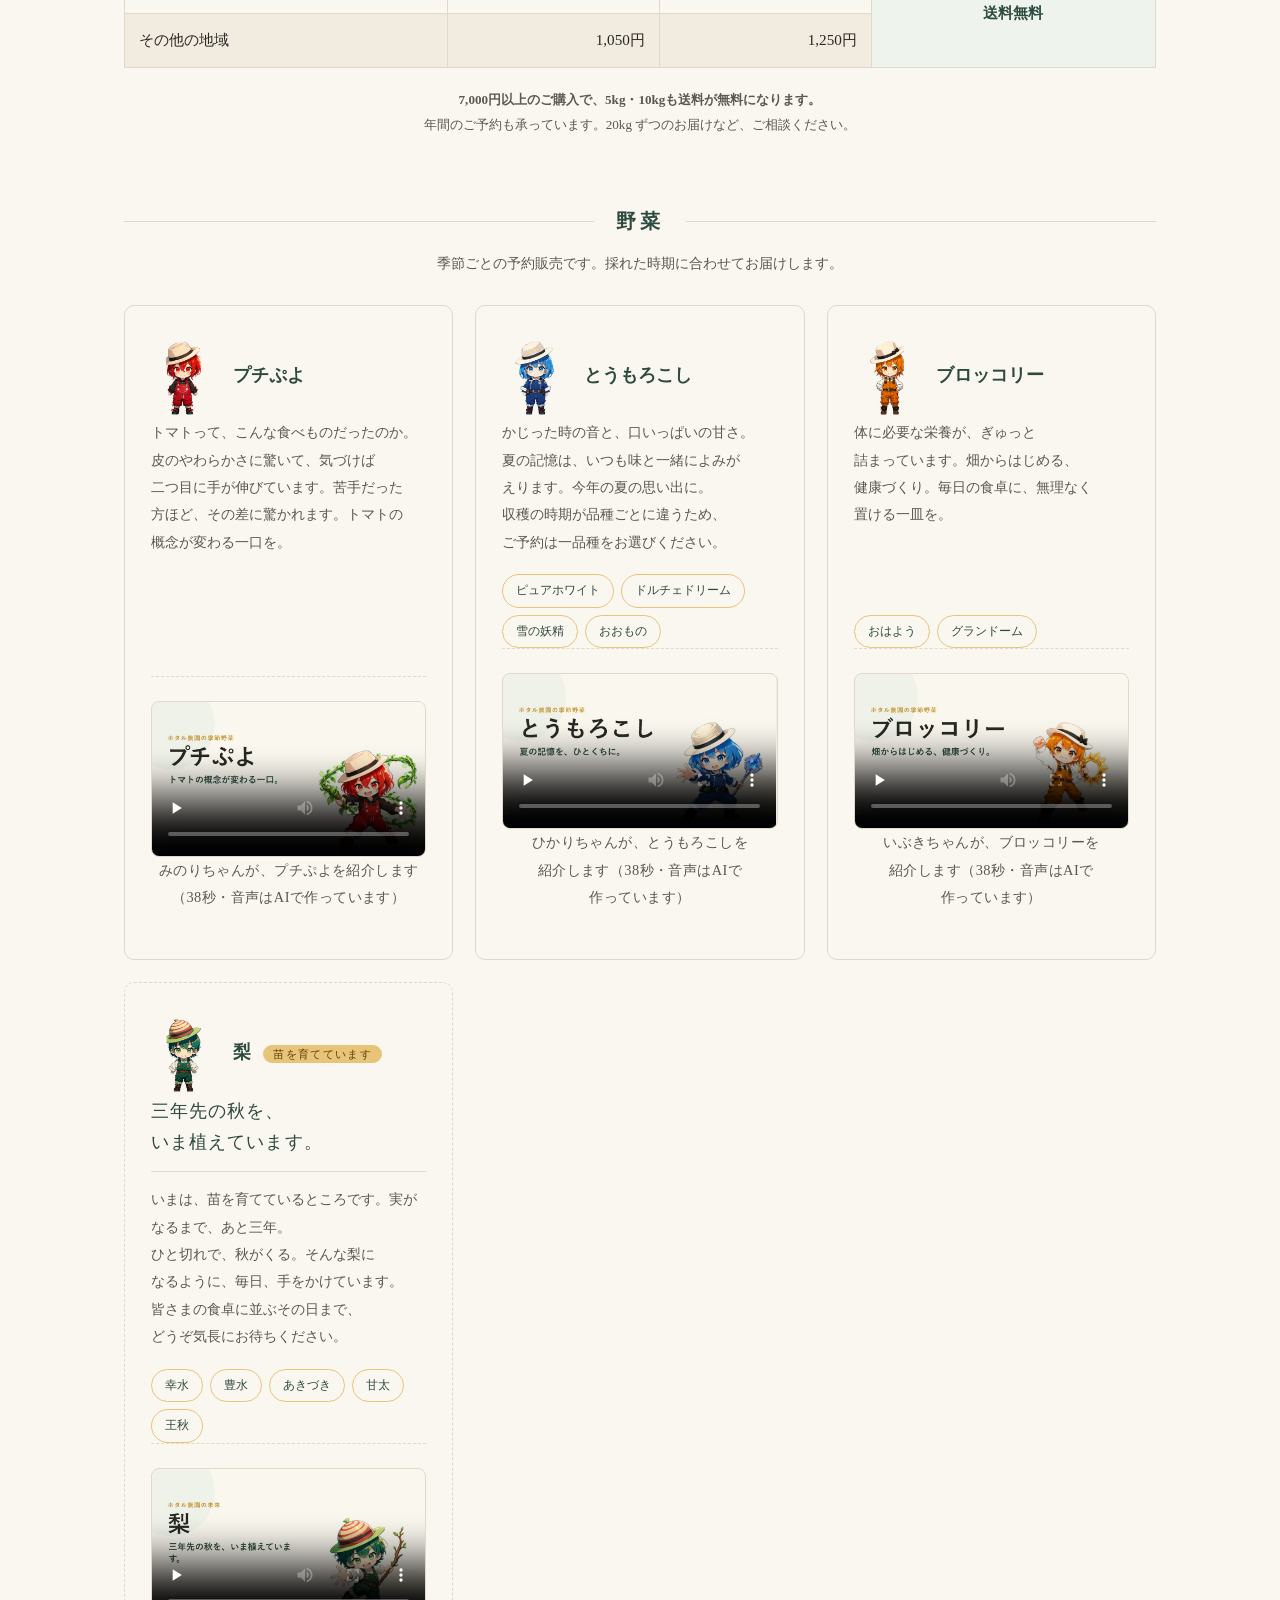
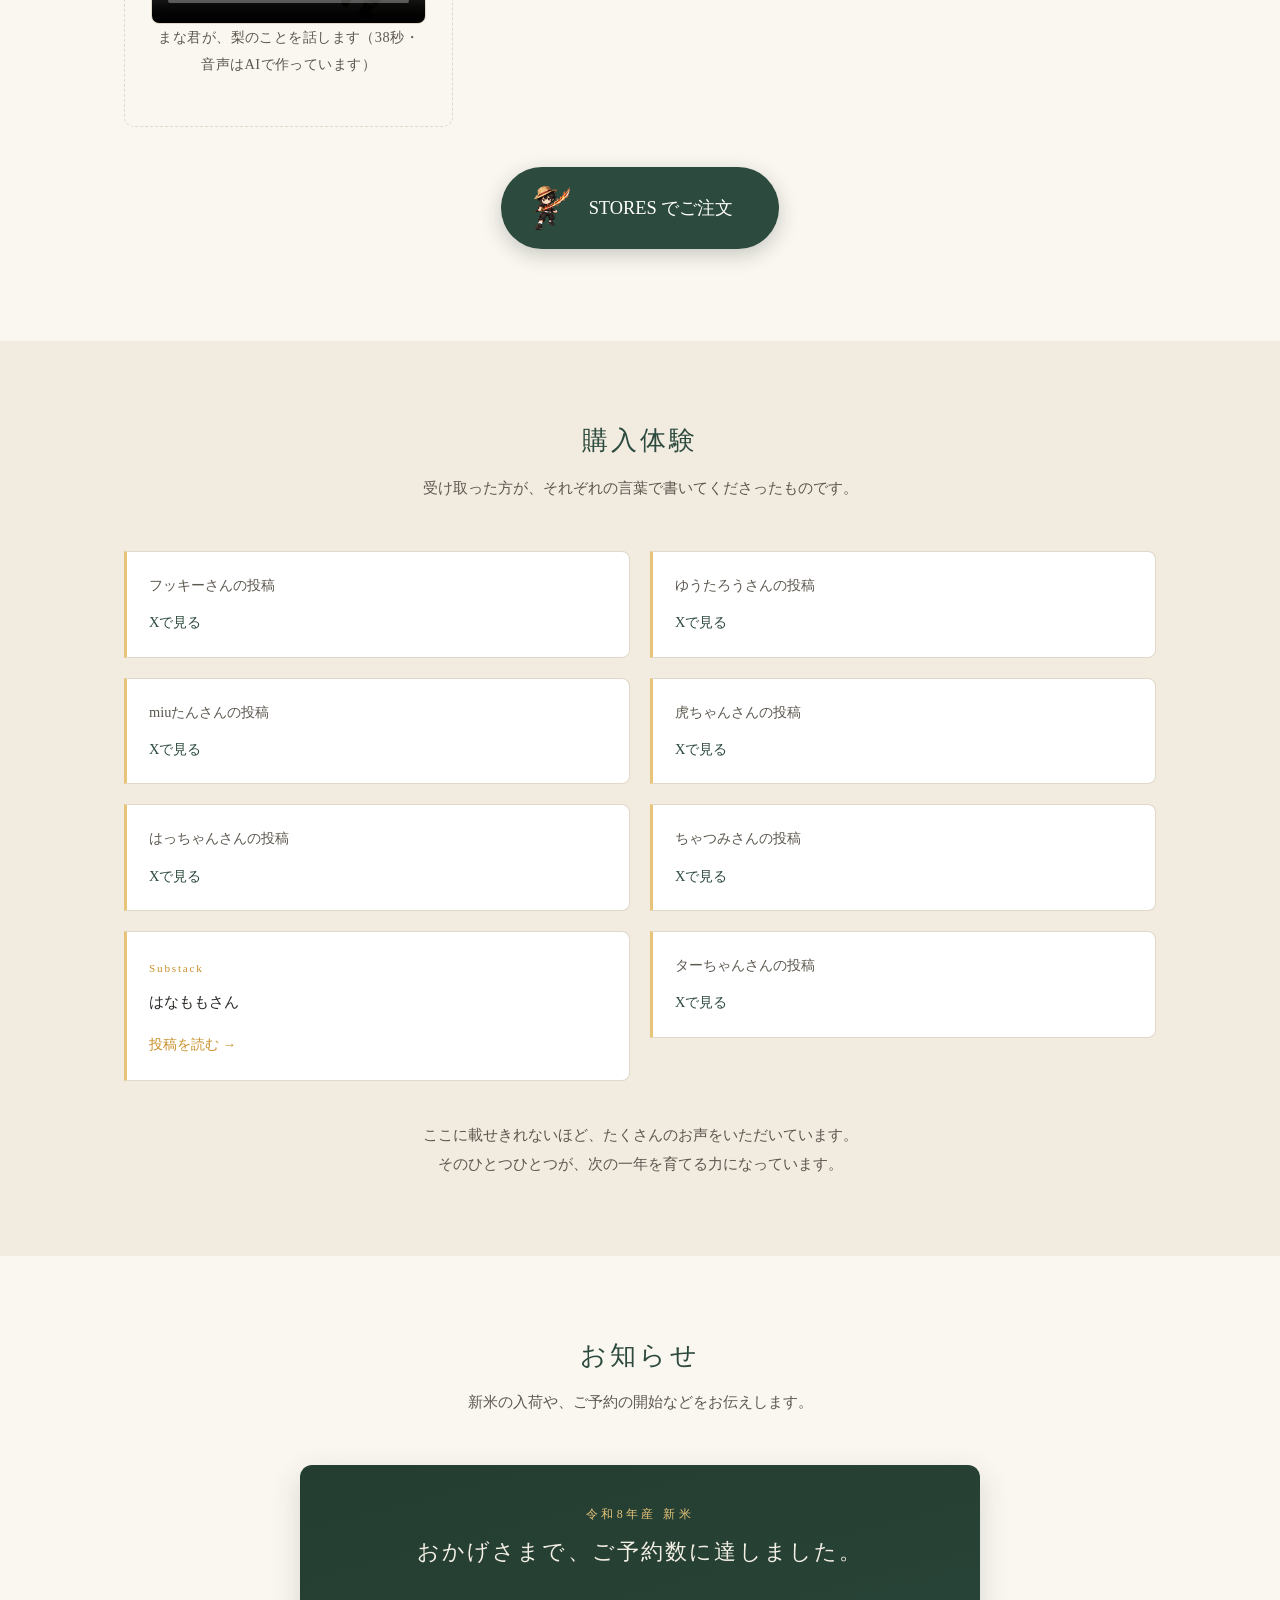
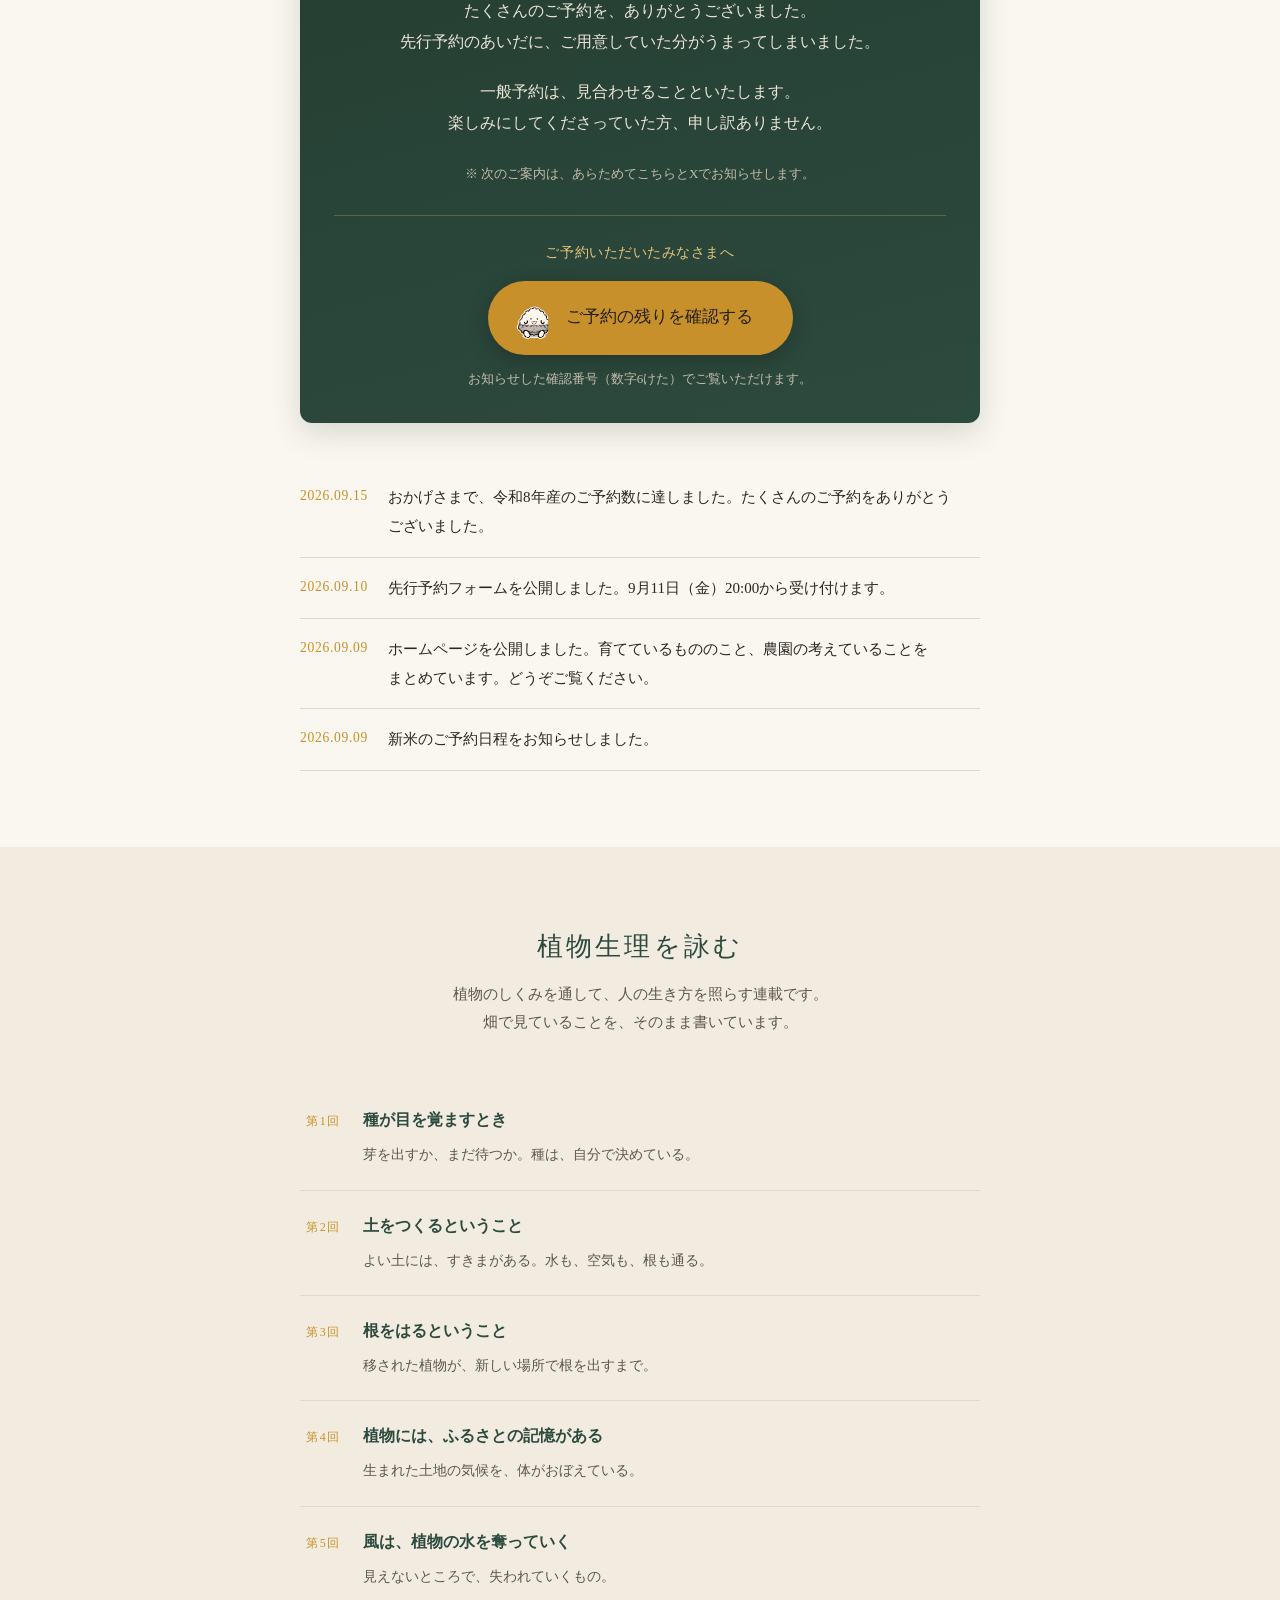
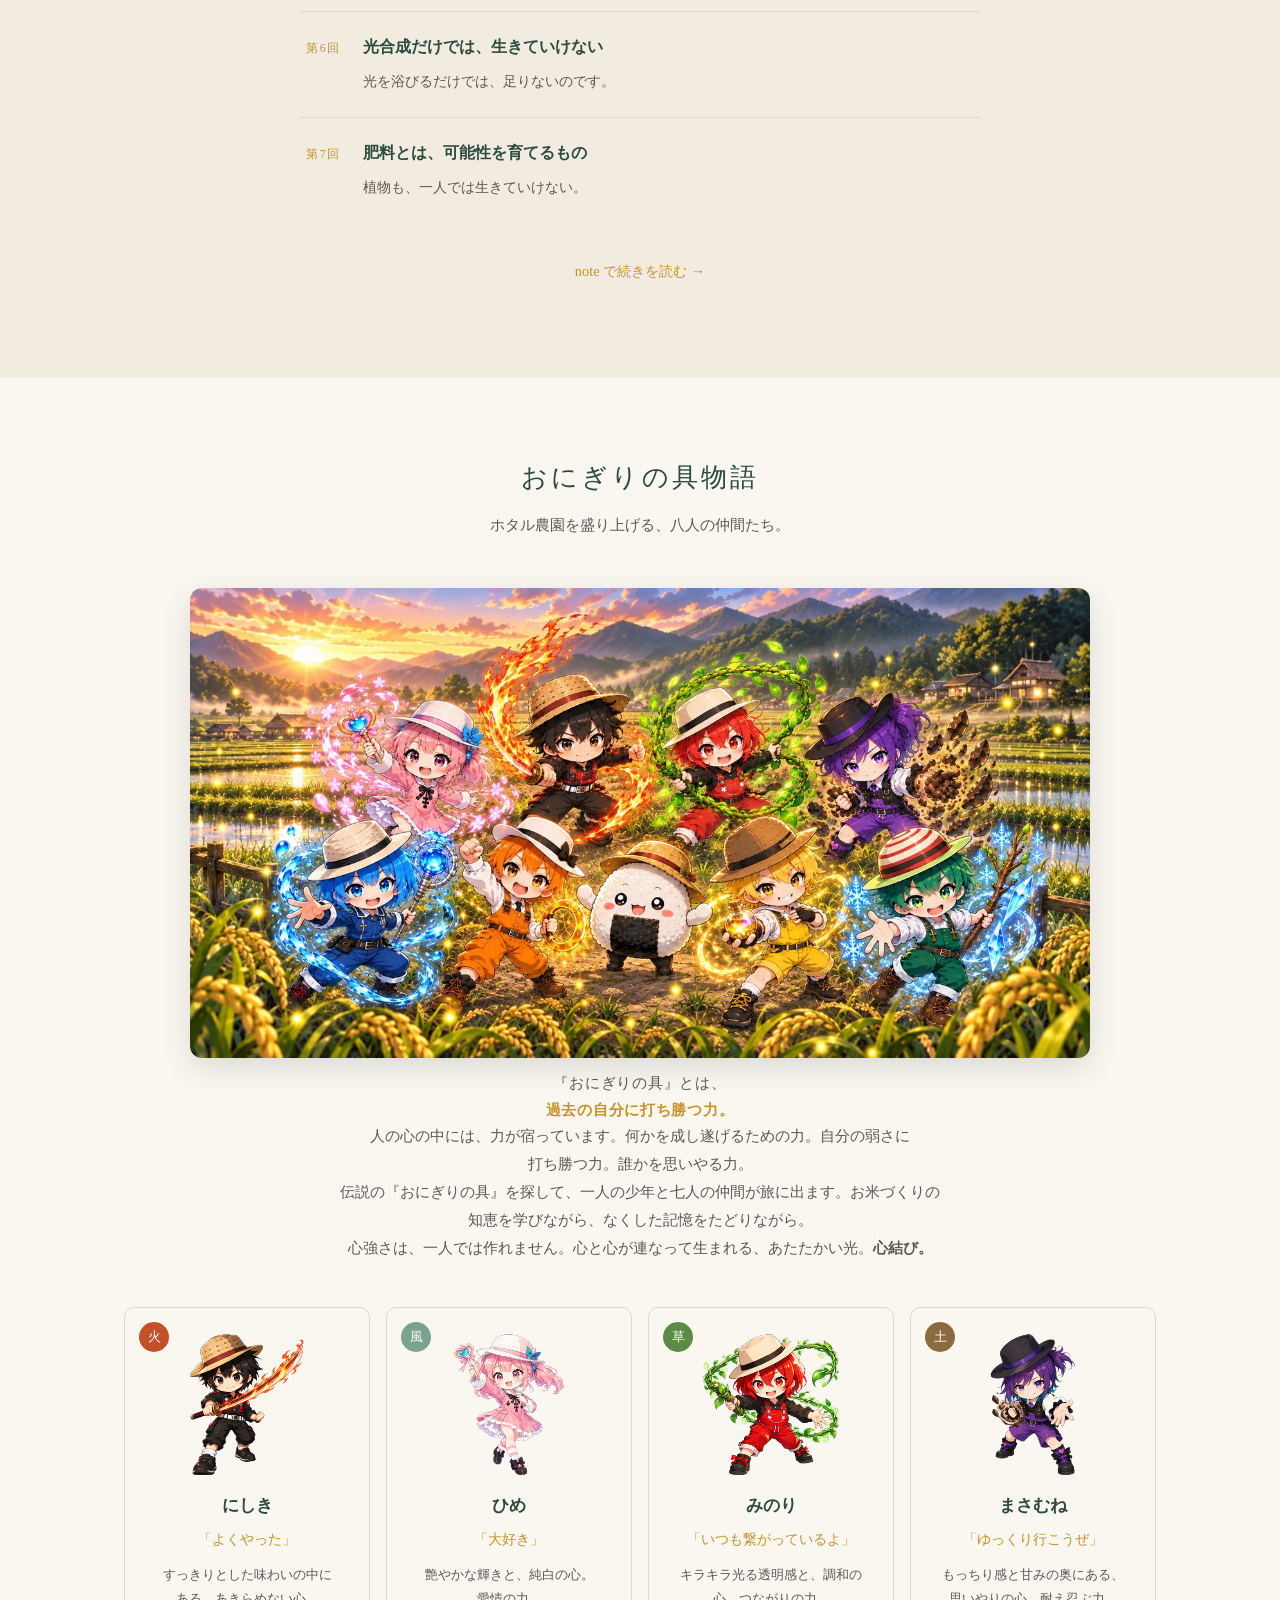
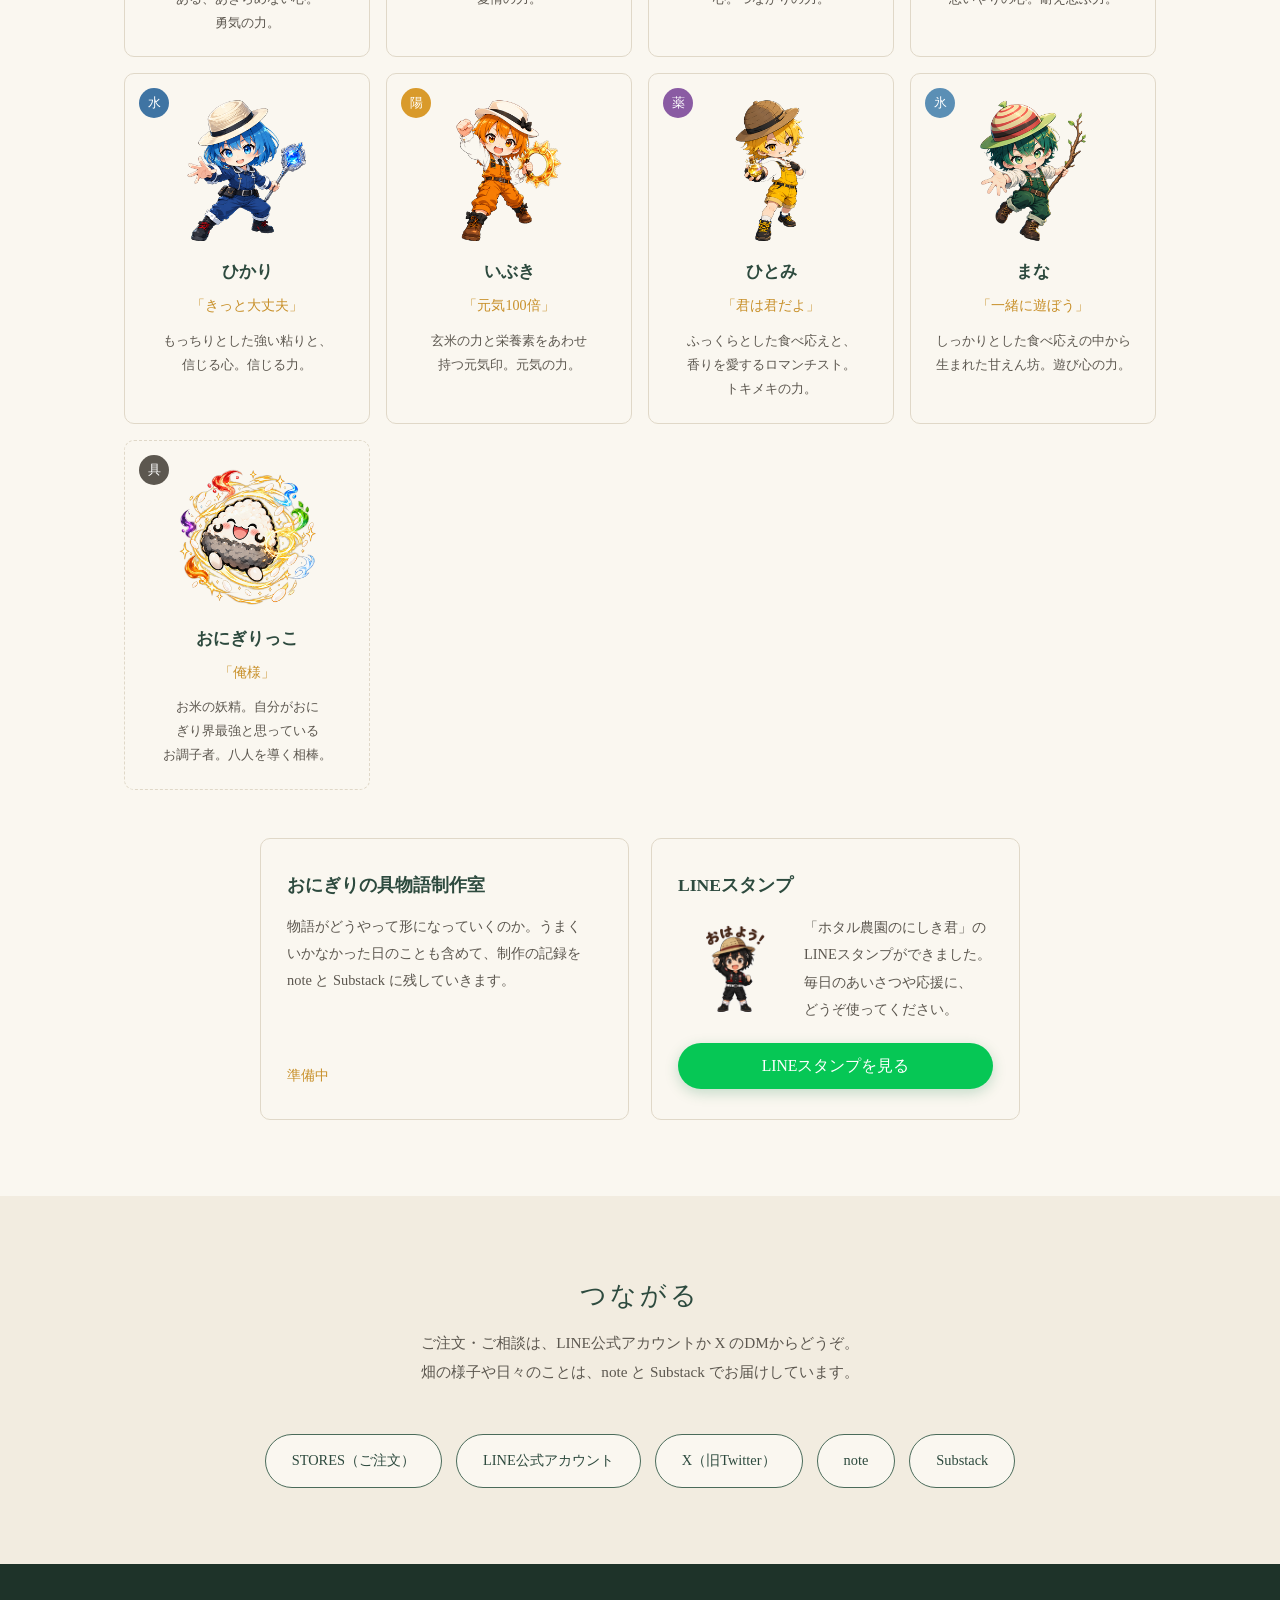
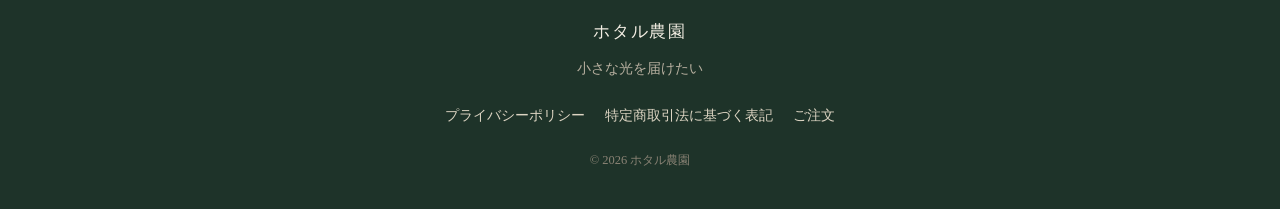
==== commit 375fd369: "LINEスタンプ「ホタル農園のにしき君」の枠とボタンを、物語の「グッズ 準備中」の場所に入れた Co-Authored-By: Claude Opus 5.5 <noreply@anthropic.c" ====
--- a/index.html
+++ b/index.html
@@ -526,6 +526,17 @@
 }
 @media(max-width:560px){ .block-img{height:200px} }
 .card .more{font-size:.85rem;color:var(--amber);align-self:flex-start}
+/* LINEスタンプ。ボタンはLINEの緑にして、ひと目でLINEと分かるように */
+.line-st{display:flex;gap:14px;align-items:center;flex:1;margin:0 0 18px}
+.line-st img{width:112px;height:112px;flex:none;object-fit:contain}
+.line-st p{margin:0}
+.line-btn{
+  display:flex;align-items:center;justify-content:center;
+  padding:13px 22px;border-radius:999px;background:#06c755;color:#fff;
+  font-weight:500;font-size:.98rem;line-height:1.3;text-align:center;text-decoration:none;
+  box-shadow:0 4px 14px rgba(6,120,60,.22);
+}
+.line-btn:hover{background:#05b34c;color:#fff;text-decoration:none}
 
 /* ── 声 ── */
 /* 投稿は高さがあとから決まる。段組み（column）だと途中で切れ、
@@ -1065,10 +1076,13 @@
           <p>物語が<wbr>どうやって<wbr>形に<wbr>なっていくのか。<wbr>うまく<wbr>いかなかった<wbr>日の<wbr>ことも<wbr>含めて、<wbr>制作の<wbr>記録を<wbr> note と<wbr> Substack に<wbr>残していきます。</p>
           <span class="more">準備中</span>
         </div>
-        <div class="card">
-          <h3>グッズ</h3>
-          <p>八人の<wbr>仲間たちの<wbr>グッズを<wbr>準備しています。<wbr>できあがりましたら、<wbr>お知らせで<wbr>ご案内します。</p>
-          <span class="more">準備中</span>
+        <div class="card line-card">
+          <h3>LINEスタンプ</h3>
+          <div class="line-st">
+            <img src="img/line-nishiki.png" alt="LINEスタンプ「ホタル農園のにしき君」。にしき君が「おはよう！」と手をあげている絵" width="112" height="112" loading="lazy">
+            <p>「ホタル農園の<wbr>にしき君」の<wbr> LINEスタンプが<wbr>できました。<wbr>毎日の<wbr>あいさつや<wbr>応援に、<wbr>どうぞ<wbr>使ってください。</p>
+          </div>
+          <a class="line-btn" href="https://line.me/S/sticker/36776626" target="_blank" rel="noopener">LINEスタンプを<wbr>見る</a>
         </div>
       </div>
 
